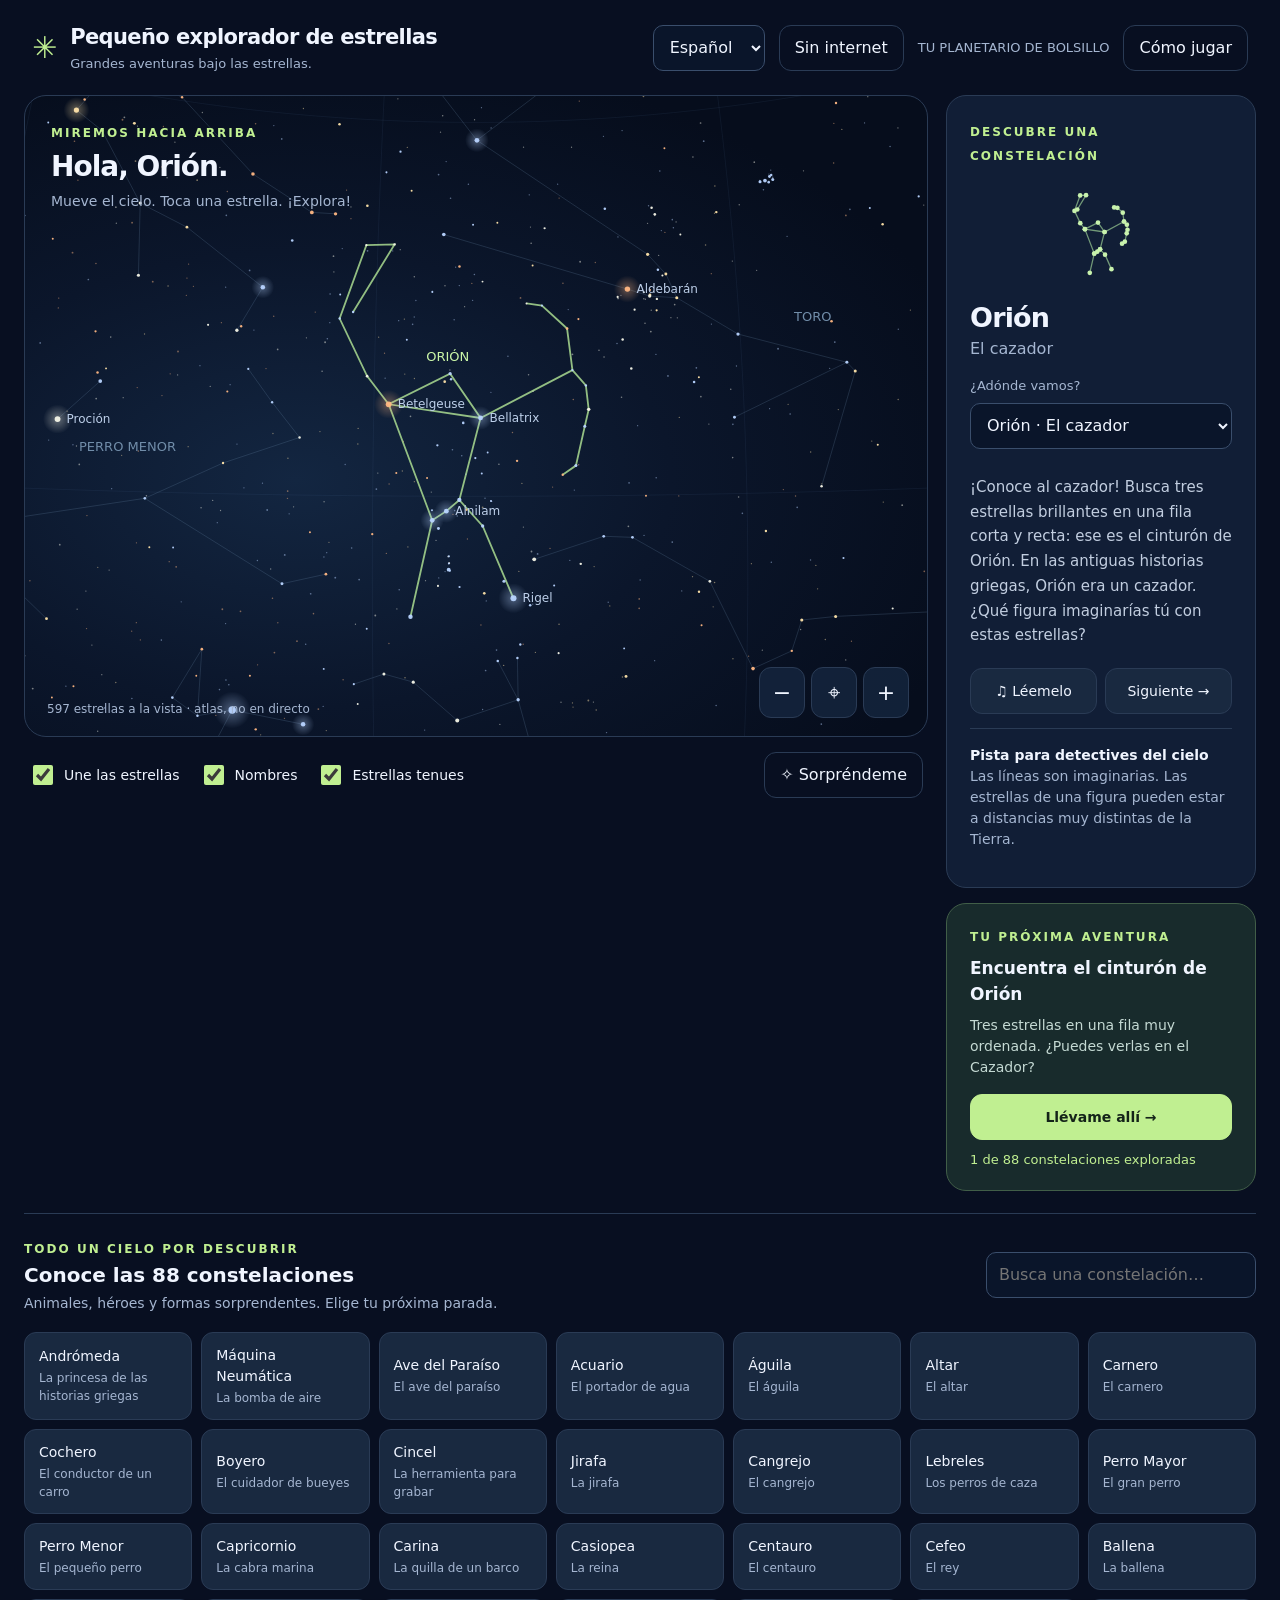
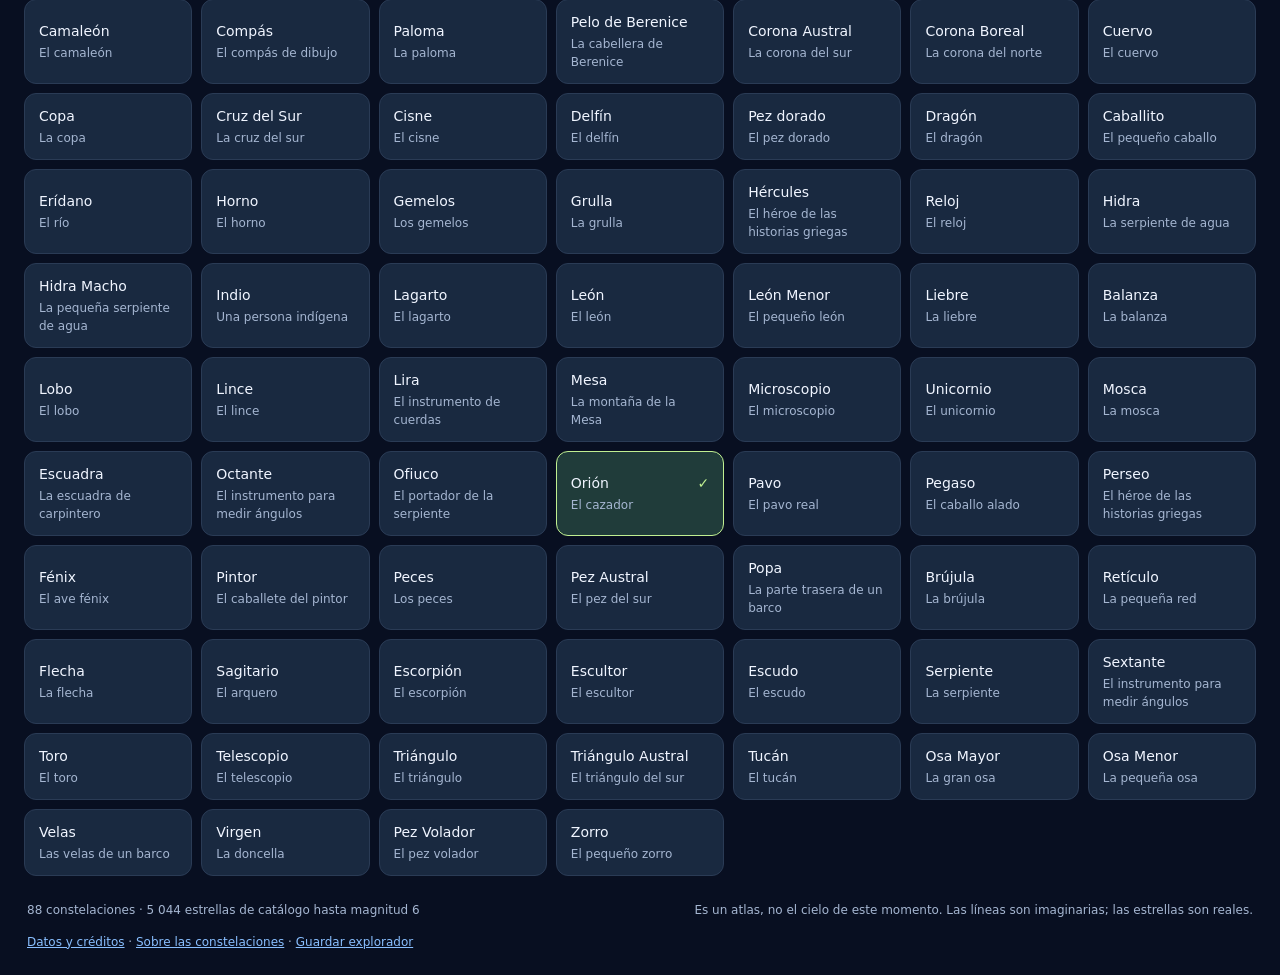
==== public/offline/index.html @ 0d93c164 "Import complete bilingual star explorer with offline tablet edition" ====
<!doctype html>
<html lang="es"><head><meta charset="utf-8"><meta name="viewport" content="width=device-width, initial-scale=1"><meta name="theme-color" content="#080f21"><title>Explorador de estrellas</title>
<style>
:root{color-scheme:dark;--bg:#080f21;--panel:#111e36;--ink:#f0f5ff;--muted:#a5b6d1;--lime:#c0ef91;--line:#2a3b55;--blue:#89bfff}*{box-sizing:border-box}body{margin:0;background:var(--bg);color:var(--ink);font:16px/1.5 system-ui,-apple-system,sans-serif}button,input,select{font:inherit}button,select{cursor:pointer}button{min-height:46px;border:1px solid var(--line);border-radius:12px;background:#192940;color:var(--ink);padding:10px 15px;transition:background .15s}button:hover{background:#263d59}button:focus-visible,input:focus-visible,select:focus-visible,canvas:focus-visible{outline:3px solid var(--lime);outline-offset:3px}button:disabled{opacity:.4;cursor:default}.primary{background:var(--lime);color:#142319;border-color:var(--lime);font-weight:700}.primary:hover{background:#d2ffad}.ghost{background:transparent}.eyebrow{font-size:12px;font-weight:700;letter-spacing:.17em;text-transform:uppercase;color:var(--lime)}header{max-width:1600px;margin:auto;padding:22px 32px;display:flex;justify-content:space-between;align-items:center;gap:15px}.brand{display:flex;align-items:center;gap:13px}.brandmark{font-size:30px;color:var(--lime)}h1{font-size:21px;letter-spacing:-.6px;margin:0}.brand p{margin:0;font-size:13px;color:var(--muted)}.header-right{display:flex;align-items:center;gap:14px}.badge{font-size:13px;color:var(--muted)}main{max-width:1600px;margin:auto;padding:0 24px 24px}.workspace{display:grid;grid-template-columns:minmax(0,1fr) 310px;gap:18px}.sky-panel{position:relative;min-width:0;border:1px solid var(--line);border-radius:22px;overflow:hidden;background:radial-gradient(ellipse at 30% 60%,#132641 0,#0b162b 42%,#060d1c 80%)}.sky-title{position:absolute;top:24px;left:26px;pointer-events:none;z-index:1}.sky-title h2{font-size:28px;line-height:1.1;letter-spacing:-1px;margin:8px 0}.sky-title p{font-size:14px;color:var(--muted);margin:0}.sky-meta{position:absolute;left:22px;bottom:18px;pointer-events:none;color:var(--muted);font-size:12px;max-width:calc(100% - 165px)}canvas{display:block;width:100%;height:640px;touch-action:none;cursor:grab}canvas:active{cursor:grabbing}.zoom{position:absolute;right:18px;bottom:18px;display:flex;gap:6px}.zoom button{width:46px;padding:8px;font-size:22px;background:#13233beb}.map-toolbar{display:flex;align-items:center;justify-content:space-between;gap:14px;padding:15px 5px 0;flex-wrap:wrap}.toggles{display:flex;gap:20px;flex-wrap:wrap}.toggles label{display:flex;align-items:center;gap:8px;min-height:44px;font-size:14px;cursor:pointer}input[type=checkbox]{width:20px;height:20px;accent-color:var(--lime)}aside{display:flex;flex-direction:column;gap:15px}.explore-card{padding:23px;background:var(--panel);border:1px solid var(--line);border-radius:20px}.explore-card h2{font-size:27px;letter-spacing:-.8px;line-height:1.2;margin:15px 0 3px}.translation{color:var(--muted);margin:0 0 15px;font-size:16px}.description{font-size:15px;color:#c2cee0;margin:16px 0 20px;line-height:1.65}.wide{width:100%}.picker-label{font-size:13px;color:var(--muted);display:block;margin:0 0 7px}select,input[type=search]{width:100%;min-height:46px;border:1px solid #3a4e6c;border-radius:10px;padding:10px 12px;background:#0a152a;color:var(--ink)}select{margin-bottom:10px}.mini-map{display:block;width:100%;height:105px;margin:15px 0 0}.card-bottom{display:flex;gap:8px}.card-bottom button{font-size:14px;padding:10px;flex:1}.fact{border-top:1px solid var(--line);padding-top:16px;font-size:14px;color:var(--muted)}.fact strong{color:var(--ink)}.mission{padding:20px 23px;border:1px solid #415e48;background:#182b2c;border-radius:20px}.mission h3{font-size:17px;margin:8px 0}.mission p{color:#c4d9d3;font-size:14px;margin:0 0 16px}.mission button{font-size:14px}.progress{font-size:13px;color:var(--lime);margin-top:10px}.catalog{margin-top:22px;border-top:1px solid var(--line);padding-top:22px}.catalog-heading{display:flex;align-items:center;justify-content:space-between;gap:16px;flex-wrap:wrap}.catalog h2{font-size:20px;margin:0}.catalog-heading p{font-size:14px;color:var(--muted);margin:3px 0 0}.catalog input{width:270px}.constellation-grid{display:grid;grid-template-columns:repeat(auto-fill,minmax(155px,1fr));gap:9px;margin-top:18px}.constellation-grid button{text-align:left;padding:12px 14px;font-size:14px}.constellation-grid small{display:block;color:var(--muted);font-size:12px;margin-top:2px}.constellation-grid button[aria-pressed=true]{border-color:var(--lime);background:#203c3a}.visited{float:right;color:var(--lime)}footer{display:flex;justify-content:space-between;gap:14px;flex-wrap:wrap;font-size:12px;color:var(--muted);padding:25px 3px 0}a{color:var(--blue)}dialog{max-width:530px;width:calc(100% - 32px);background:var(--panel);color:var(--ink);border:1px solid var(--line);border-radius:20px;padding:28px}dialog::backdrop{background:#000a}dialog h2{margin-top:0}dialog li{margin:12px 0}dialog p,dialog li{color:#c2cee0}.star-info{display:none;border:1px solid #536f93;background:#162844;border-radius:16px;padding:18px;margin-bottom:15px}.star-info h3{font-size:22px;margin:0 0 6px}.star-info p{font-size:14px;color:#c3d3e8;margin:8px 0}.star-info .close{float:right;min-height:36px;padding:4px 10px}.star-info.visible{display:block}.no-results{color:var(--muted)}@media(min-width:1400px){canvas{height:690px}.workspace{grid-template-columns:minmax(0,1fr) 340px}}@media(max-width:950px){header{padding:18px 22px}.workspace{grid-template-columns:minmax(0,1fr) 270px;gap:12px}.explore-card{padding:18px}canvas{height:620px}.sky-title{left:20px}.sky-title h2{font-size:24px}.badge{display:none}}@media(max-width:700px){header{padding:15px 16px}h1{font-size:18px}.brand p{font-size:12px}.brandmark{font-size:25px}main{padding:0 12px 20px}.workspace{grid-template-columns:1fr}.sky-title{top:18px;left:18px}.sky-title h2{font-size:24px}canvas{height:480px}.sky-panel{border-radius:17px}.map-toolbar{padding-bottom:6px}.toggles{gap:10px}aside{display:grid;grid-template-columns:1fr 1fr;align-items:start}.explore-card{grid-column:1/-1}.mini-map{height:100px}.mission{grid-column:1/-1}.catalog input{width:100%}.catalog-heading{align-items:stretch}.header-right button{padding:8px 12px;font-size:14px}.sky-meta{font-size:11px}.constellation-grid{grid-template-columns:repeat(2,minmax(0,1fr))}}@media(prefers-reduced-motion:reduce){*{transition:none!important}}
.header-right{flex-wrap:wrap;justify-content:flex-end}.language-label select{width:auto;margin:0;min-width:112px}.sr-only{position:absolute;width:1px;height:1px;overflow:hidden;clip-path:inset(50%)}.offline-status{font-size:14px;color:var(--lime);margin:12px 0}.offline-link{display:block;margin:12px 0;padding:12px;border:1px solid var(--line);border-radius:12px;text-align:center;text-decoration:none} @media(max-width:700px){header{flex-wrap:wrap}.header-right{width:100%;justify-content:flex-start;gap:8px}.brand{width:100%}.header-right button{flex:1}.header-right select{font-size:16px}}
</style><link rel="manifest" href="./manifest.webmanifest"><link rel="apple-touch-icon" href="./icon-192.png"><meta name="apple-mobile-web-app-capable" content="yes"><meta name="apple-mobile-web-app-status-bar-style" content="black-translucent"></head><body>
<header><div class="brand"><span class="brandmark" aria-hidden="true">✳</span><div><h1 data-i18n="title">Pequeño explorador de estrellas</h1><p><span data-i18n="tagline">Big adventures. One night sky.</span></p></div></div><div class="header-right"><label class="language-label"><span class="sr-only" data-i18n="language">Language / Idioma</span><select id="language" aria-label="Language / Idioma"><option value="es">Español</option><option value="en">English</option></select></label><button id="offlineButton" class="ghost"><span data-i18n="offline">Use offline</span></button><span class="badge"><span data-i18n="badge">YOUR POCKET PLANETARIUM</span></span><button id="help" class="ghost"><span data-i18n="help">How to play</span></button></div></header>
<main><div class="workspace"><section><div class="sky-panel"><div class="sky-title"><span class="eyebrow"><span data-i18n="look">LET’S LOOK UP</span></span><h2 id="skyHeading">Hello, Orion.</h2><p><span data-i18n="hint">Drag the sky. Tap a star. Get curious.</span></p></div><canvas id="sky" tabindex="0" role="img" aria-label="Interactive sky atlas. Drag to look around, pinch to zoom, or use arrow keys and plus and minus. Tap a star for details. Use the constellation list below for keyboard navigation.">Interactive star map. Choose a constellation below to read about it.</canvas><div class="sky-meta" id="skyMeta">Sky atlas · explore any direction</div><div class="zoom"><button id="out" aria-label="Zoom out">−</button><button id="home" aria-label="Return to selected constellation">⌖</button><button id="in" aria-label="Zoom in">+</button></div></div><div class="map-toolbar"><div class="toggles"><label><input type="checkbox" id="lines" checked><span data-i18n="lines">Connect the stars</span></label><label><input type="checkbox" id="labels" checked><span data-i18n="labels">Names</span></label><label><input type="checkbox" id="faint" checked><span data-i18n="faint">Faint stars</span></label></div><button id="surprise" class="ghost">✧ Surprise me</button></div></section>
<aside><div class="explore-card"><span class="eyebrow"><span data-i18n="spotlight">CONSTELLATION SPOTLIGHT</span></span><svg id="mini" class="mini-map" aria-label="Selected constellation pattern" role="img"></svg><h2 id="name">Orion</h2><p id="translation" class="translation">The Hunter</p><label for="choose" class="picker-label"><span data-i18n="where">Where shall we go?</span></label><select id="choose" aria-label="Choose from all 88 constellations"></select><div id="starInfo" class="star-info" aria-live="polite"></div><p id="description" class="description"></p><div class="card-bottom"><button id="listen">♫ Read to me</button><button id="next"><span data-i18n="next">Next →</span></button></div><p id="fact" class="fact"></p></div><div class="mission"><span class="eyebrow"><span data-i18n="adventure">YOUR NEXT ADVENTURE</span></span><h3 id="missionTitle">Find Orion’s belt</h3><p id="missionText">Three stars in a neat little row. Can you spot them in the Hunter?</p><button id="missionButton" class="primary wide"><span data-i18n="take">Take me there →</span></button><div id="progress" class="progress" aria-live="polite">1 of 88 constellations explored</div></div></aside></div>
<section class="catalog"><div class="catalog-heading"><div><span class="eyebrow"><span data-i18n="entire">AN ENTIRE SKY TO DISCOVER</span></span><h2><span data-i18n="meet">Meet all 88 constellations</span></h2><p><span data-i18n="catalogHint">Animals, heroes, and surprising shapes. Pick your next stop.</span></p></div><input id="search" type="search" placeholder="Find a constellation…" aria-label="Search constellations by name or meaning"></div><div id="grid" class="constellation-grid"></div></section>
<footer><span id="coverage"></span><span><span data-i18n="atlasNote">Atlas view, not your sky right now. Lines are imaginary; stars are real.</span></span><span><a href="https://github.com/ofrohn/d3-celestial" target="_blank" rel="noreferrer"><span data-i18n="credits">Star data & credits</span></a> · <a href="https://iauarchive.eso.org/public/themes/constellations/" target="_blank" rel="noreferrer"><span data-i18n="about">About constellations</span></a> · <a href="explorer.html" download="little-star-explorer.html"><span data-i18n="save">Save explorer</span></a></span></footer>
</main><dialog id="helpDialog"><h2><span data-i18n="helpTitle">Your adventure starts here ✧</span></h2><ol id="helpSteps"><li><strong>Drag the sky</strong> with one finger to look around.</li><li><strong>Pinch with two fingers</strong> or use + and − to zoom.</li><li><strong>Tap a star</strong> to find its name and color.</li><li><strong>Choose a constellation</strong> and follow its connect-the-dots shape.</li><li>Try <strong>Read to me</strong> to hear the words aloud.</li></ol><p><span data-i18n="helpAtlas">This is a map of the whole sky, not a live view from your garden. Stars can be very far apart even when they look close together. The drawings are one way people imagine the patterns; different cultures tell different stories.</span></p><p><span data-i18n="helpStorage">Your discoveries are saved on this device when browser storage is available. No account needed in a copy hosted on your own website.</span></p><button id="closeHelp" class="primary wide"><span data-i18n="closeHelp">Let’s explore!</span></button></dialog>
<!--
Third-party notices: d3-celestial data by Olaf Frohn.
Copyright (c) 2015, Olaf Frohn
All rights reserved.

Redistribution and use in source and binary forms, with or without modification, are permitted provided that the following conditions are met:

1. Redistributions of source code must retain the above copyright notice, this list of conditions and the following disclaimer.

2. Redistributions in binary form must reproduce the above copyright notice, this list of conditions and the following disclaimer in the documentation and/or other materials provided with the distribution.

3. Neither the name of the copyright holder nor the names of its contributors may be used to endorse or promote products derived from this software without specific prior written permission.

THIS SOFTWARE IS PROVIDED BY THE COPYRIGHT HOLDERS AND CONTRIBUTORS "AS IS" AND ANY EXPRESS OR IMPLIED WARRANTIES, INCLUDING, BUT NOT LIMITED TO, THE IMPLIED WARRANTIES OF MERCHANTABILITY AND FITNESS FOR A PARTICULAR PURPOSE ARE DISCLAIMED. IN NO EVENT SHALL THE COPYRIGHT HOLDER OR CONTRIBUTORS BE LIABLE FOR ANY DIRECT, INDIRECT, INCIDENTAL, SPECIAL, EXEMPLARY, OR CONSEQUENTIAL DAMAGES (INCLUDING, BUT NOT LIMITED TO, PROCUREMENT OF SUBSTITUTE GOODS OR SERVICES; LOSS OF USE, DATA, OR PROFITS; OR BUSINESS INTERRUPTION) HOWEVER CAUSED AND ON ANY THEORY OF LIABILITY, WHETHER IN CONTRACT, STRICT LIABILITY, OR TORT (INCLUDING NEGLIGENCE OR OTHERWISE) ARISING IN ANY WAY OUT OF THE USE OF THIS SOFTWARE, EVEN IF ADVISED OF THE POSSIBILITY OF SUCH DAMAGE.
-->
<dialog id="offlineDialog"><h2 data-i18n="offlineTitle">Take the stars with you</h2><p data-i18n="offlineIntro">The map, stars, stories, and both languages are included. Choose how to keep them.</p><a id="offlinePage" class="offline-link" href="./offline/index.html" target="_top" data-i18n="offlineOpen">Open the tablet offline edition</a><ol id="offlineSteps"></ol><p id="offlineStatus" class="offline-status" role="status"></p><p data-i18n="offlineFile">On a computer, save the HTML file and open it in a web browser without internet. On iPad, use Add to Home Screen; the Files preview may not run interactive HTML.</p><a id="offlineDownload" class="offline-link" download="explorador-estrellas.html" data-i18n="offlineDownload">Download the complete HTML file</a><p data-i18n="offlineVoice">Read-aloud needs a voice installed on the device. Some voices need internet. The text and map always work offline after saving.</p><button id="closeOffline" class="primary wide" data-i18n="done">Done</button></dialog>
<script id="atlas-data" type="application/json">{"stars":[{"id":88,"p":[0.2691,-48.8099],"mag":5.71,"bv":0.911,"name":""},{"id":107,"p":[0.3338,-50.3374],"mag":5.53,"bv":1.615,"name":""},{"id":122,"p":[0.3988,-77.0657],"mag":4.78,"bv":1.254,"name":""},{"id":124,"p":[0.4042,61.2228],"mag":5.58,"bv":0.407,"name":""},{"id":145,"p":[0.456,-3.0275],"mag":5.13,"bv":-0.128,"name":""},{"id":154,"p":[0.4901,-6.0141],"mag":4.37,"bv":1.631,"name":""},{"id":171,"p":[0.5423,27.0823],"mag":5.8,"bv":0.69,"name":""},{"id":183,"p":[0.583,-29.7204],"mag":5.04,"bv":-0.15,"name":""},{"id":194,"p":[0.6238,8.4855],"mag":5.7,"bv":0.315,"name":""},{"id":207,"p":[0.6504,66.099],"mag":5.87,"bv":1.073,"name":""},{"id":301,"p":[0.935,-17.336],"mag":4.55,"bv":-0.047,"name":""},{"id":330,"p":[1.0569,62.2877],"mag":5.9,"bv":0.274,"name":""},{"id":343,"p":[1.0825,-16.529],"mag":5.78,"bv":1.084,"name":""},{"id":355,"p":[1.1255,-10.5095],"mag":4.99,"bv":1.619,"name":""},{"id":377,"p":[1.1721,-71.4369],"mag":5.59,"bv":-0.1,"name":""},{"id":379,"p":[1.1749,67.1664],"mag":5.68,"bv":1.051,"name":""},{"id":418,"p":[1.2756,61.314],"mag":5.8,"bv":-0.067,"name":""},{"id":443,"p":[1.3339,-5.7076],"mag":4.61,"bv":1.029,"name":""},{"id":476,"p":[1.4248,13.3963],"mag":5.55,"bv":0.901,"name":""},{"id":518,"p":[1.5659,58.4367],"mag":5.98,"bv":0.687,"name":""},{"id":522,"p":[1.5799,-49.0752],"mag":5.7,"bv":0.519,"name":""},{"id":531,"p":[1.6106,64.1962],"mag":5.57,"bv":-0.023,"name":""},{"id":636,"p":[1.9454,-22.5086],"mag":5.93,"bv":0.141,"name":""},{"id":655,"p":[2.0145,-33.5293],"mag":5.67,"bv":1.119,"name":""},{"id":671,"p":[2.0731,-8.8241],"mag":5.99,"bv":1.034,"name":""},{"id":677,"p":[2.0969,29.0904],"mag":2.07,"bv":-0.038,"name":"Alpheratz"},{"id":729,"p":[2.2601,18.212],"mag":5.57,"bv":1.043,"name":""},{"id":746,"p":[2.2945,59.1498],"mag":2.28,"bv":0.38,"name":"Caph"},{"id":761,"p":[2.3378,-27.9879],"mag":5.42,"bv":0.414,"name":""},{"id":765,"p":[2.3527,-45.7474],"mag":3.88,"bv":1.013,"name":""},{"id":813,"p":[2.5092,11.1458],"mag":5.54,"bv":-0.064,"name":""},{"id":814,"p":[2.5091,-82.224],"mag":5.29,"bv":1.049,"name":""},{"id":840,"p":[2.5786,-5.2486],"mag":5.84,"bv":0.973,"name":""},{"id":841,"p":[2.5802,46.0723],"mag":5.01,"bv":0.405,"name":""},{"id":873,"p":[2.6785,-12.5799],"mag":5.84,"bv":1.0,"name":""},{"id":910,"p":[2.8161,-15.468],"mag":4.89,"bv":0.487,"name":""},{"id":930,"p":[2.8934,-27.7997],"mag":5.41,"bv":1.346,"name":""},{"id":950,"p":[2.9334,-35.1331],"mag":5.24,"bv":0.459,"name":""},{"id":983,"p":[3.0416,-17.9383],"mag":5.29,"bv":1.478,"name":""},{"id":1067,"p":[3.309,15.1836],"mag":2.83,"bv":-0.19,"name":"Algenib"},{"id":1074,"p":[3.3318,-84.994],"mag":5.78,"bv":1.71,"name":""},{"id":1086,"p":[3.3785,41.0354],"mag":5.71,"bv":0.331,"name":""},{"id":1096,"p":[3.426,-26.0223],"mag":5.94,"bv":1.548,"name":""},{"id":1158,"p":[3.6151,-7.7805],"mag":5.13,"bv":1.601,"name":""},{"id":1168,"p":[3.6507,20.2067],"mag":4.79,"bv":1.572,"name":""},{"id":1170,"p":[3.6601,-18.9329],"mag":4.44,"bv":1.64,"name":""},{"id":1191,"p":[3.7271,-9.5696],"mag":5.77,"bv":-0.084,"name":""},{"id":1288,"p":[4.0369,-31.4464],"mag":5.66,"bv":1.35,"name":""},{"id":1354,"p":[4.2377,61.5332],"mag":5.74,"bv":0.898,"name":""},{"id":1366,"p":[4.2729,38.6816],"mag":4.61,"bv":0.059,"name":""},{"id":1372,"p":[4.2877,47.9474],"mag":5.86,"bv":-0.079,"name":""},{"id":1473,"p":[4.5819,36.7852],"mag":4.51,"bv":0.054,"name":""},{"id":1493,"p":[4.6594,31.5172],"mag":5.88,"bv":-0.014,"name":""},{"id":1562,"p":[4.857,-8.8239],"mag":3.56,"bv":1.214,"name":"Deneb Kaitos Shemali"},{"id":1599,"p":[5.0178,-64.8748],"mag":4.23,"bv":0.576,"name":""},{"id":1630,"p":[5.1017,30.9356],"mag":5.89,"bv":-0.098,"name":""},{"id":1645,"p":[5.1494,8.1903],"mag":5.38,"bv":1.343,"name":""},{"id":1647,"p":[5.1627,-69.6249],"mag":5.5,"bv":-0.046,"name":""},{"id":1657,"p":[5.1897,32.9112],"mag":5.79,"bv":1.595,"name":""},{"id":1686,"p":[5.2803,37.9686],"mag":5.16,"bv":0.442,"name":""},{"id":1706,"p":[5.3699,-77.4269],"mag":5.96,"bv":1.397,"name":""},{"id":1708,"p":[5.38,-28.9815],"mag":5.18,"bv":1.006,"name":""},{"id":1728,"p":[5.4428,-20.058],"mag":5.61,"bv":1.58,"name":""},{"id":1921,"p":[6.0652,52.0199],"mag":5.58,"bv":-0.11,"name":""},{"id":1960,"p":[6.1979,61.8311],"mag":5.38,"bv":0.008,"name":""},{"id":1982,"p":[6.2767,53.0468],"mag":5.72,"bv":-0.056,"name":""},{"id":2006,"p":[6.3509,1.9397],"mag":5.77,"bv":0.855,"name":""},{"id":2021,"p":[6.4378,-77.2542],"mag":2.82,"bv":0.618,"name":""},{"id":2072,"p":[6.5508,-43.6798],"mag":3.93,"bv":0.175,"name":""},{"id":2081,"p":[6.571,-42.306],"mag":2.4,"bv":1.083,"name":"Ankaa"},{"id":2159,"p":[6.8113,-25.5472],"mag":5.99,"bv":1.022,"name":""},{"id":2210,"p":[6.9821,-33.0072],"mag":4.86,"bv":1.634,"name":""},{"id":2219,"p":[7.0121,17.8931],"mag":5.01,"bv":1.584,"name":""},{"id":2225,"p":[7.0569,44.3945],"mag":5.18,"bv":0.043,"name":""},{"id":2240,"p":[7.1105,-39.915],"mag":5.42,"bv":1.556,"name":""},{"id":2353,"p":[7.5098,-3.9573],"mag":5.72,"bv":1.545,"name":""},{"id":2355,"p":[7.5307,29.7516],"mag":5.2,"bv":0.271,"name":""},{"id":2377,"p":[7.5831,59.9776],"mag":5.94,"bv":-0.003,"name":""},{"id":2381,"p":[7.5944,-23.7877],"mag":5.17,"bv":0.128,"name":""},{"id":2383,"p":[7.6088,-48.2149],"mag":5.67,"bv":0.367,"name":""},{"id":2472,"p":[7.8541,-48.8035],"mag":4.76,"bv":0.018,"name":""},{"id":2475,"p":[7.8568,33.5816],"mag":5.88,"bv":1.133,"name":""},{"id":2484,"p":[7.8861,-62.9582],"mag":4.36,"bv":-0.064,"name":""},{"id":2487,"p":[7.8895,-62.9656],"mag":4.53,"bv":0.147,"name":""},{"id":2497,"p":[7.9215,52.8395],"mag":5.59,"bv":1.163,"name":""},{"id":2505,"p":[7.9432,54.5223],"mag":4.74,"bv":-0.098,"name":""},{"id":2548,"p":[8.0991,6.9555],"mag":5.69,"bv":-0.014,"name":""},{"id":2568,"p":[8.1479,20.2943],"mag":5.38,"bv":1.069,"name":""},{"id":2578,"p":[8.1829,-63.0315],"mag":5.07,"bv":0.038,"name":""},{"id":2599,"p":[8.25,62.9318],"mag":4.17,"bv":0.13,"name":""},{"id":2611,"p":[8.2933,54.895],"mag":5.93,"bv":1.037,"name":""},{"id":2661,"p":[8.421,-29.5583],"mag":5.55,"bv":1.262,"name":""},{"id":2711,"p":[8.616,-52.3731],"mag":5.57,"bv":0.472,"name":""},{"id":2762,"p":[8.812,-3.5928],"mag":5.2,"bv":0.567,"name":""},{"id":2787,"p":[8.8868,-0.5056],"mag":5.94,"bv":0.444,"name":""},{"id":2802,"p":[8.9216,-48.0009],"mag":5.51,"bv":0.461,"name":""},{"id":2854,"p":[9.0346,54.1685],"mag":5.08,"bv":-0.098,"name":""},{"id":2876,"p":[9.1139,60.3262],"mag":5.78,"bv":0.294,"name":""},{"id":2900,"p":[9.1935,44.4886],"mag":5.14,"bv":1.587,"name":""},{"id":2903,"p":[9.1971,15.2317],"mag":5.89,"bv":-0.146,"name":""},{"id":2912,"p":[9.2202,33.7193],"mag":4.34,"bv":-0.123,"name":""},{"id":2920,"p":[9.2429,53.8969],"mag":3.69,"bv":-0.196,"name":"Fulu"},{"id":2941,"p":[9.3363,-24.7673],"mag":5.57,"bv":0.715,"name":""},{"id":2942,"p":[9.3384,35.3995],"mag":5.45,"bv":0.886,"name":""},{"id":3031,"p":[9.6389,29.3118],"mag":4.34,"bv":0.871,"name":""},{"id":3083,"p":[9.7912,49.3546],"mag":5.45,"bv":1.644,"name":""},{"id":3092,"p":[9.832,30.861],"mag":3.27,"bv":1.268,"name":""},{"id":3093,"p":[9.8409,21.2505],"mag":5.88,"bv":0.85,"name":""},{"id":3137,"p":[9.9665,-44.7963],"mag":6,"bv":1.142,"name":""},{"id":3138,"p":[9.9815,21.4385],"mag":5.36,"bv":1.16,"name":""},{"id":3170,"p":[10.107,-59.4546],"mag":5.89,"bv":0.564,"name":""},{"id":3179,"p":[10.1268,56.5373],"mag":2.24,"bv":1.17,"name":"Shedar"},{"id":3193,"p":[10.1766,-4.3518],"mag":5.9,"bv":1.091,"name":""},{"id":3231,"p":[10.2799,39.4587],"mag":5.3,"bv":0.891,"name":""},{"id":3245,"p":[10.3315,-46.085],"mag":4.59,"bv":0.953,"name":""},{"id":3277,"p":[10.4433,-56.5013],"mag":5.72,"bv":0.131,"name":""},{"id":3299,"p":[10.5143,66.1476],"mag":5.83,"bv":1.042,"name":""},{"id":3300,"p":[10.5162,50.5125],"mag":4.8,"bv":-0.105,"name":""},{"id":3330,"p":[10.6182,-65.468],"mag":5.38,"bv":0.515,"name":""},{"id":3352,"p":[10.6748,-60.2628],"mag":5.99,"bv":1.318,"name":""},{"id":3405,"p":[10.8385,-57.4631],"mag":4.36,"bv":0.024,"name":""},{"id":3414,"p":[10.867,47.0245],"mag":4.95,"bv":0.17,"name":""},{"id":3419,"p":[10.8974,-17.9866],"mag":2.04,"bv":1.019,"name":"Diphda"},{"id":3455,"p":[11.0475,-10.6096],"mag":4.77,"bv":0.998,"name":"Alnitham"},{"id":3456,"p":[11.0504,-38.4217],"mag":5.9,"bv":1.144,"name":""},{"id":3478,"p":[11.1091,47.864],"mag":5.66,"bv":-0.113,"name":""},{"id":3504,"p":[11.1813,48.2844],"mag":4.48,"bv":-0.069,"name":""},{"id":3505,"p":[11.185,-22.0061],"mag":5.22,"bv":0.35,"name":""},{"id":3521,"p":[11.2377,-42.6766],"mag":5.94,"bv":0.297,"name":""},{"id":3544,"p":[11.3216,55.2214],"mag":5.41,"bv":0.022,"name":""},{"id":3572,"p":[11.4128,74.9881],"mag":5.64,"bv":0.078,"name":""},{"id":3583,"p":[11.44,-47.552],"mag":5.8,"bv":0.635,"name":""},{"id":3607,"p":[11.549,-22.5221],"mag":5.49,"bv":0.978,"name":""},{"id":3632,"p":[11.6373,15.4755],"mag":5.36,"bv":1.559,"name":""},{"id":3675,"p":[11.7561,11.9738],"mag":5.51,"bv":0.987,"name":""},{"id":3693,"p":[11.8347,24.2672],"mag":4.08,"bv":1.1,"name":""},{"id":3697,"p":[11.8485,6.741],"mag":5.98,"bv":0.941,"name":""},{"id":3717,"p":[11.9301,-18.0613],"mag":5.7,"bv":1.3,"name":""},{"id":3721,"p":[11.9419,74.8476],"mag":5.42,"bv":-0.066,"name":""},{"id":3741,"p":[12.0044,-21.7225],"mag":5.57,"bv":-0.058,"name":""},{"id":3750,"p":[12.0381,72.6745],"mag":5.86,"bv":1.01,"name":""},{"id":3760,"p":[12.0725,7.2999],"mag":5.92,"bv":1.104,"name":""},{"id":3765,"p":[12.0957,5.2806],"mag":5.74,"bv":0.89,"name":""},{"id":3781,"p":[12.1476,-74.9234],"mag":5.09,"bv":1.345,"name":""},{"id":3786,"p":[12.1706,7.5851],"mag":4.44,"bv":1.5,"name":"Kuton"},{"id":3801,"p":[12.2084,50.9682],"mag":4.9,"bv":-0.091,"name":""},{"id":3810,"p":[12.2446,16.9406],"mag":5.07,"bv":0.502,"name":""},{"id":3821,"p":[12.2762,57.8152],"mag":3.46,"bv":0.587,"name":"Achird"},{"id":3834,"p":[12.3081,-24.1367],"mag":5.9,"bv":0.944,"name":""},{"id":3849,"p":[12.3567,-13.5613],"mag":5.59,"bv":1.325,"name":""},{"id":3881,"p":[12.4535,41.0789],"mag":4.53,"bv":-0.136,"name":""},{"id":3885,"p":[12.4715,27.7103],"mag":5.55,"bv":0.398,"name":""},{"id":3909,"p":[12.5316,-10.6443],"mag":5.17,"bv":0.514,"name":""},{"id":3949,"p":[12.6716,-50.9868],"mag":5.24,"bv":0.356,"name":""},{"id":3951,"p":[12.6817,64.2475],"mag":5.35,"bv":0.528,"name":""},{"id":4104,"p":[13.1693,-24.0058],"mag":5.47,"bv":1.275,"name":""},{"id":4147,"p":[13.2521,-1.1443],"mag":4.78,"bv":1.55,"name":""},{"id":4151,"p":[13.2675,61.124],"mag":4.8,"bv":0.54,"name":""},{"id":4200,"p":[13.4078,-62.8714],"mag":5.73,"bv":1.574,"name":""},{"id":4267,"p":[13.6468,19.1884],"mag":5.8,"bv":-0.016,"name":""},{"id":4283,"p":[13.7212,83.7074],"mag":5.59,"bv":0.105,"name":""},{"id":4288,"p":[13.7421,23.6283],"mag":5.46,"bv":1.012,"name":""},{"id":4292,"p":[13.7507,58.9727],"mag":4.83,"bv":1.216,"name":""},{"id":4293,"p":[13.7513,-69.5271],"mag":5.45,"bv":1.095,"name":""},{"id":4346,"p":[13.9267,-7.3471],"mag":5.88,"bv":1.52,"name":""},{"id":4371,"p":[14.0062,-11.2665],"mag":5.35,"bv":1.505,"name":""},{"id":4422,"p":[14.1663,59.1811],"mag":4.62,"bv":0.957,"name":"Castula"},{"id":4427,"p":[14.1772,60.7167],"mag":2.15,"bv":-0.046,"name":"Navi"},{"id":4436,"p":[14.1884,38.4993],"mag":3.86,"bv":0.13,"name":""},{"id":4440,"p":[14.1957,60.3628],"mag":5.56,"bv":-0.054,"name":""},{"id":4463,"p":[14.3017,23.4176],"mag":4.4,"bv":0.94,"name":""},{"id":4510,"p":[14.459,28.9922],"mag":5.44,"bv":1.076,"name":""},{"id":4552,"p":[14.5592,33.9509],"mag":5.99,"bv":1.0,"name":""},{"id":4572,"p":[14.6294,66.3518],"mag":5.97,"bv":-0.008,"name":""},{"id":4577,"p":[14.6515,-29.3574],"mag":4.3,"bv":-0.154,"name":""},{"id":4587,"p":[14.6828,-11.38],"mag":5.62,"bv":0.949,"name":""},{"id":4675,"p":[15.0148,44.7132],"mag":5.69,"bv":-0.01,"name":""},{"id":4770,"p":[15.3261,-38.9165],"mag":5.59,"bv":1.185,"name":""},{"id":4852,"p":[15.6101,-31.552],"mag":5.5,"bv":0.083,"name":""},{"id":4889,"p":[15.7046,31.8043],"mag":5.5,"bv":-0.043,"name":""},{"id":4890,"p":[15.705,-46.3973],"mag":5.39,"bv":0.9,"name":""},{"id":4903,"p":[15.7261,41.3452],"mag":5.95,"bv":0.161,"name":""},{"id":4906,"p":[15.7359,7.8901],"mag":4.27,"bv":0.952,"name":""},{"id":4914,"p":[15.7606,-4.8366],"mag":5.4,"bv":1.106,"name":""},{"id":4962,"p":[15.9042,61.0748],"mag":5.92,"bv":0.512,"name":""},{"id":4998,"p":[16.01,52.5022],"mag":5.99,"bv":1.447,"name":""},{"id":5021,"p":[16.081,61.5802],"mag":5.83,"bv":0.569,"name":""},{"id":5081,"p":[16.2723,14.9461],"mag":5.64,"bv":0.42,"name":""},{"id":5131,"p":[16.4206,21.4732],"mag":5.33,"bv":0.003,"name":""},{"id":5132,"p":[16.4238,21.4654],"mag":5.55,"bv":-0.048,"name":""},{"id":5164,"p":[16.5215,-9.8394],"mag":5.58,"bv":0.009,"name":""},{"id":5165,"p":[16.521,-46.7184],"mag":3.32,"bv":0.885,"name":""},{"id":5268,"p":[16.8278,-61.7753],"mag":5.36,"bv":0.884,"name":""},{"id":5296,"p":[16.9425,-9.7856],"mag":5.71,"bv":0.446,"name":""},{"id":5300,"p":[16.9494,-41.4869],"mag":5.21,"bv":0.159,"name":""},{"id":5310,"p":[16.9882,20.7391],"mag":5.56,"bv":0.121,"name":""},{"id":5317,"p":[17.0035,43.9421],"mag":5.04,"bv":0.109,"name":""},{"id":5336,"p":[17.0683,54.9203],"mag":5.17,"bv":0.704,"name":"Marfak"},{"id":5346,"p":[17.0925,5.6498],"mag":5.51,"bv":0.334,"name":""},{"id":5348,"p":[17.0962,-55.2458],"mag":3.94,"bv":-0.12,"name":"Wurren"},{"id":5361,"p":[17.1394,58.2634],"mag":5.77,"bv":-0.019,"name":""},{"id":5364,"p":[17.1475,-10.1823],"mag":3.46,"bv":1.161,"name":"Dheneb"},{"id":5372,"p":[17.187,86.2571],"mag":4.24,"bv":1.213,"name":""},{"id":5434,"p":[17.3755,47.2418],"mag":4.26,"bv":0.012,"name":""},{"id":5447,"p":[17.433,35.6206],"mag":2.07,"bv":1.576,"name":"Mirach"},{"id":5454,"p":[17.455,19.6584],"mag":5.57,"bv":0.697,"name":""},{"id":5493,"p":[17.5781,42.0815],"mag":5.67,"bv":0.603,"name":""},{"id":5494,"p":[17.581,25.4578],"mag":5.81,"bv":1.466,"name":""},{"id":5510,"p":[17.6398,2.4457],"mag":5.97,"bv":1.491,"name":""},{"id":5518,"p":[17.6638,68.7786],"mag":5.32,"bv":-0.014,"name":""},{"id":5542,"p":[17.7757,55.1499],"mag":4.34,"bv":0.17,"name":"Marfak"},{"id":5544,"p":[17.7782,31.4247],"mag":5.15,"bv":0.261,"name":""},{"id":5550,"p":[17.7928,37.7241],"mag":5.8,"bv":-0.095,"name":""},{"id":5566,"p":[17.8565,64.2027],"mag":5.56,"bv":-0.052,"name":""},{"id":5571,"p":[17.8634,21.0347],"mag":4.66,"bv":1.024,"name":""},{"id":5586,"p":[17.9152,30.0896],"mag":4.51,"bv":1.092,"name":""},{"id":5589,"p":[17.9225,65.0189],"mag":5.57,"bv":-0.072,"name":""},{"id":5594,"p":[17.9313,-2.2511],"mag":5.93,"bv":1.403,"name":""},{"id":5626,"p":[18.0701,79.674],"mag":5.6,"bv":0.008,"name":""},{"id":5661,"p":[18.1893,-37.8565],"mag":5.95,"bv":0.281,"name":""},{"id":5737,"p":[18.4329,7.5754],"mag":5.21,"bv":0.32,"name":"Revati"},{"id":5742,"p":[18.4373,24.5837],"mag":4.67,"bv":1.047,"name":""},{"id":5778,"p":[18.5318,16.1335],"mag":5.97,"bv":-0.082,"name":""},{"id":5799,"p":[18.6002,-7.9228],"mag":5.14,"bv":0.448,"name":""},{"id":5833,"p":[18.7049,-0.9738],"mag":5.7,"bv":0.428,"name":""},{"id":5862,"p":[18.7963,-45.5317],"mag":4.97,"bv":0.571,"name":""},{"id":5896,"p":[18.9423,-68.8759],"mag":4.25,"bv":0.48,"name":""},{"id":5926,"p":[19.0496,71.7438],"mag":5.87,"bv":2.042,"name":""},{"id":5951,"p":[19.1512,-2.5004],"mag":5.42,"bv":0.888,"name":""},{"id":6061,"p":[19.4498,3.6145],"mag":5.13,"bv":0.071,"name":""},{"id":6193,"p":[19.8666,27.2641],"mag":4.74,"bv":0.032,"name":""},{"id":6226,"p":[19.9512,-0.509],"mag":5.87,"bv":0.635,"name":""},{"id":6242,"p":[20.0205,58.2316],"mag":4.95,"bv":0.683,"name":""},{"id":6315,"p":[20.2807,28.7382],"mag":5.23,"bv":1.396,"name":""},{"id":6411,"p":[20.5851,45.5288],"mag":4.87,"bv":1.077,"name":"Adhil"},{"id":6492,"p":[20.854,20.469],"mag":5.97,"bv":1.677,"name":""},{"id":6502,"p":[20.879,-30.9456],"mag":5.84,"bv":1.612,"name":""},{"id":6514,"p":[20.9192,37.7149],"mag":5.6,"bv":0.276,"name":""},{"id":6537,"p":[21.0059,-8.1833],"mag":3.6,"bv":1.065,"name":"Al Naymat"},{"id":6564,"p":[21.0854,-6.9147],"mag":5.92,"bv":0.407,"name":""},{"id":6592,"p":[21.1699,-41.4925],"mag":5.42,"bv":1.03,"name":""},{"id":6631,"p":[21.2721,-64.3695],"mag":5.92,"bv":1.561,"name":""},{"id":6670,"p":[21.4051,-14.5988],"mag":4.9,"bv":1.231,"name":""},{"id":6686,"p":[21.454,60.2353],"mag":2.66,"bv":0.16,"name":"Ruchbah"},{"id":6692,"p":[21.4834,68.13],"mag":4.72,"bv":1.047,"name":""},{"id":6706,"p":[21.5636,19.1723],"mag":5.35,"bv":0.395,"name":""},{"id":6711,"p":[21.5779,43.4577],"mag":5.98,"bv":0.52,"name":""},{"id":6732,"p":[21.6737,19.2404],"mag":5.5,"bv":1.106,"name":""},{"id":6748,"p":[21.7149,-13.0565],"mag":5.51,"bv":0.321,"name":""},{"id":6813,"p":[21.9141,45.4067],"mag":4.83,"bv":0.421,"name":""},{"id":6867,"p":[22.0914,-43.3182],"mag":3.41,"bv":1.542,"name":""},{"id":6960,"p":[22.4006,-21.6293],"mag":5.11,"bv":0.028,"name":""},{"id":6999,"p":[22.5254,47.0073],"mag":5.27,"bv":0.999,"name":"Thail"},{"id":7007,"p":[22.5463,6.1438],"mag":4.84,"bv":1.372,"name":""},{"id":7016,"p":[22.5954,-26.2079],"mag":5.92,"bv":1.327,"name":""},{"id":7078,"p":[22.8073,70.2646],"mag":5.82,"bv":0.489,"name":""},{"id":7083,"p":[22.8129,-49.0727],"mag":3.93,"bv":0.972,"name":""},{"id":7097,"p":[22.8709,15.3458],"mag":3.62,"bv":0.974,"name":"Alpherg"},{"id":7118,"p":[22.9302,-30.2831],"mag":5.79,"bv":1.073,"name":""},{"id":7213,"p":[23.2336,-36.8652],"mag":5.49,"bv":1.021,"name":""},{"id":7251,"p":[23.3571,58.3273],"mag":5.69,"bv":1.435,"name":""},{"id":7276,"p":[23.4285,-7.0253],"mag":5.75,"bv":0.639,"name":""},{"id":7294,"p":[23.4828,59.232],"mag":4.68,"bv":0.991,"name":""},{"id":7321,"p":[23.5692,37.2371],"mag":5.9,"bv":-0.067,"name":""},{"id":7345,"p":[23.6574,-15.6764],"mag":5.62,"bv":0.066,"name":""},{"id":7359,"p":[23.7044,18.4605],"mag":5.9,"bv":1.536,"name":""},{"id":7447,"p":[23.9782,17.4338],"mag":5.95,"bv":0.259,"name":""},{"id":7450,"p":[23.9957,-15.4002],"mag":5.41,"bv":1.226,"name":""},{"id":7463,"p":[24.0355,-29.9073],"mag":5.69,"bv":0.335,"name":""},{"id":7513,"p":[24.1993,41.4055],"mag":4.1,"bv":0.536,"name":"Titawin"},{"id":7535,"p":[24.2747,12.1415],"mag":5.54,"bv":0.347,"name":""},{"id":7568,"p":[24.3667,-84.7696],"mag":5.66,"bv":0.939,"name":""},{"id":7588,"p":[24.4285,-57.2368],"mag":0.45,"bv":-0.158,"name":"Achernar"},{"id":7601,"p":[24.4815,-82.975],"mag":5.88,"bv":0.62,"name":""},{"id":7607,"p":[24.4982,48.6282],"mag":3.59,"bv":1.275,"name":"Nembus"},{"id":7617,"p":[24.5315,57.9776],"mag":5.55,"bv":1.388,"name":""},{"id":7643,"p":[24.6145,-36.5283],"mag":5.94,"bv":1.045,"name":""},{"id":7650,"p":[24.6288,73.04],"mag":5.28,"bv":0.972,"name":""},{"id":7679,"p":[24.7158,-21.2754],"mag":5.58,"bv":0.346,"name":""},{"id":7719,"p":[24.8375,44.3862],"mag":5.01,"bv":0.883,"name":""},{"id":7740,"p":[24.9201,16.4059],"mag":5.98,"bv":1.119,"name":""},{"id":7751,"p":[24.9481,-56.1964],"mag":5.76,"bv":0.88,"name":""},{"id":7818,"p":[25.1451,40.577],"mag":4.96,"bv":-0.068,"name":""},{"id":7825,"p":[25.1652,43.2977],"mag":5.63,"bv":0.214,"name":""},{"id":7884,"p":[25.3579,5.4876],"mag":4.45,"bv":1.347,"name":""},{"id":7906,"p":[25.4135,30.0471],"mag":5.97,"bv":1.015,"name":""},{"id":7916,"p":[25.4368,-11.3247],"mag":5.75,"bv":0.443,"name":""},{"id":7918,"p":[25.4464,42.6134],"mag":4.96,"bv":0.618,"name":""},{"id":7921,"p":[25.4499,-60.7893],"mag":5.7,"bv":1.264,"name":""},{"id":7941,"p":[25.5125,-36.8323],"mag":5.7,"bv":-0.01,"name":""},{"id":7943,"p":[25.5145,35.2457],"mag":5.63,"bv":-0.059,"name":""},{"id":7955,"p":[25.5358,-32.327],"mag":5.25,"bv":1.044,"name":""},{"id":7965,"p":[25.5855,68.043],"mag":5.57,"bv":-0.049,"name":""},{"id":7978,"p":[25.6221,-53.7408],"mag":5.52,"bv":0.551,"name":""},{"id":7981,"p":[25.624,20.2685],"mag":5.24,"bv":0.836,"name":""},{"id":7999,"p":[25.6813,-3.6902],"mag":4.98,"bv":1.378,"name":""},{"id":8016,"p":[25.7328,70.6225],"mag":5.18,"bv":-0.022,"name":""},{"id":8046,"p":[25.8323,60.5513],"mag":5.78,"bv":-0.01,"name":""},{"id":8068,"p":[25.9152,50.6887],"mag":4.01,"bv":-0.098,"name":""},{"id":8102,"p":[26.017,-15.9375],"mag":3.49,"bv":0.727,"name":""},{"id":8198,"p":[26.3485,9.1577],"mag":4.26,"bv":0.942,"name":"Torcular"},{"id":8209,"p":[26.4115,-25.0526],"mag":5.29,"bv":0.395,"name":""},{"id":8230,"p":[26.4969,-5.7333],"mag":5.37,"bv":1.517,"name":""},{"id":8240,"p":[26.5249,-50.8163],"mag":5.49,"bv":1.615,"name":""},{"id":8241,"p":[26.5261,-53.522],"mag":5.04,"bv":0.031,"name":""},{"id":8362,"p":[26.9368,63.8525],"mag":5.63,"bv":0.804,"name":""},{"id":8387,"p":[27.0456,16.9556],"mag":5.86,"bv":-0.039,"name":""},{"id":8404,"p":[27.1084,3.6854],"mag":5.91,"bv":0.97,"name":""},{"id":8423,"p":[27.1622,37.9529],"mag":5.94,"bv":0.975,"name":""},{"id":8433,"p":[27.1732,32.6902],"mag":5.78,"bv":0.572,"name":""},{"id":8497,"p":[27.3963,-10.6864],"mag":4.66,"bv":0.333,"name":""},{"id":8544,"p":[27.5357,22.2753],"mag":5.83,"bv":0.743,"name":""},{"id":8588,"p":[27.7166,11.0434],"mag":5.92,"bv":0.302,"name":""},{"id":8593,"p":[27.7268,-50.2061],"mag":5.94,"bv":0.154,"name":""},{"id":8598,"p":[27.738,51.9334],"mag":5.96,"bv":0.419,"name":""},{"id":8645,"p":[27.8651,-10.335],"mag":3.74,"bv":1.136,"name":"Baten Kaitos"},{"id":8704,"p":[27.9972,55.1474],"mag":5.53,"bv":-0.175,"name":""},{"id":8714,"p":[28.039,50.7928],"mag":5.7,"bv":-0.067,"name":""},{"id":8778,"p":[28.2171,-16.9292],"mag":5.78,"bv":0.26,"name":""},{"id":8796,"p":[28.2704,29.5788],"mag":3.42,"bv":0.488,"name":"Mothallah"},{"id":8814,"p":[28.3223,40.7298],"mag":5.42,"bv":1.311,"name":""},{"id":8832,"p":[28.3826,19.2939],"mag":3.88,"bv":-0.047,"name":"Mesarthim"},{"id":8833,"p":[28.389,3.1875],"mag":4.61,"bv":0.928,"name":""},{"id":8837,"p":[28.4114,-46.3027],"mag":4.39,"bv":1.597,"name":""},{"id":8882,"p":[28.5918,-42.4969],"mag":5.12,"bv":-0.06,"name":""},{"id":8886,"p":[28.5989,63.6701],"mag":3.35,"bv":-0.15,"name":"Segin"},{"id":8903,"p":[28.66,20.808],"mag":2.64,"bv":0.165,"name":"Sheratan"},{"id":8928,"p":[28.7339,-67.6473],"mag":4.68,"bv":0.931,"name":""},{"id":8993,"p":[28.9627,23.5773],"mag":5.76,"bv":1.185,"name":""},{"id":9001,"p":[28.977,37.2778],"mag":5.89,"bv":1.599,"name":""},{"id":9007,"p":[28.9895,-51.6089],"mag":3.69,"bv":0.844,"name":""},{"id":9009,"p":[29.0001,68.6852],"mag":4.97,"bv":-0.084,"name":""},{"id":9021,"p":[29.039,37.2518],"mag":5.69,"bv":1.06,"name":""},{"id":9061,"p":[29.1675,-22.5268],"mag":4.92,"bv":1.434,"name":""},{"id":9095,"p":[29.292,-47.3853],"mag":4.82,"bv":0.864,"name":""},{"id":9110,"p":[29.3377,17.8175],"mag":5.09,"bv":0.921,"name":""},{"id":9132,"p":[29.4323,27.8044],"mag":5.84,"bv":1.576,"name":""},{"id":9153,"p":[29.4822,23.5961],"mag":4.79,"bv":0.29,"name":""},{"id":9222,"p":[29.6396,49.2044],"mag":5.7,"bv":1.005,"name":""},{"id":9236,"p":[29.6925,-61.5699],"mag":2.86,"bv":0.29,"name":""},{"id":9307,"p":[29.8987,21.0586],"mag":5.89,"bv":1.031,"name":""},{"id":9312,"p":[29.9085,64.6216],"mag":5.29,"bv":0.002,"name":""},{"id":9313,"p":[29.9117,-42.0305],"mag":5.57,"bv":1.052,"name":""},{"id":9326,"p":[29.9425,-20.8245],"mag":5.43,"bv":1.64,"name":""},{"id":9347,"p":[30.0013,-21.0778],"mag":3.99,"bv":1.554,"name":""},{"id":9353,"p":[30.0382,3.097],"mag":5.89,"bv":0.61,"name":""},{"id":9372,"p":[30.1118,-8.5239],"mag":5.43,"bv":1.391,"name":""},{"id":9440,"p":[30.3113,-30.0018],"mag":5.34,"bv":0.883,"name":""},{"id":9459,"p":[30.4266,-44.7135],"mag":5.15,"bv":1.471,"name":""},{"id":9480,"p":[30.4894,70.907],"mag":4.49,"bv":0.164,"name":""},{"id":9487,"p":[30.5118,2.7638],"mag":3.82,"bv":0.024,"name":"Alrescha"},{"id":9505,"p":[30.5755,54.4875],"mag":4.99,"bv":-0.071,"name":""},{"id":9533,"p":[30.6462,13.4767],"mag":5.97,"bv":1.584,"name":""},{"id":9564,"p":[30.7187,64.9015],"mag":6,"bv":0.029,"name":""},{"id":9570,"p":[30.7415,33.2841],"mag":5.5,"bv":0.029,"name":""},{"id":9572,"p":[30.744,-15.3059],"mag":5.87,"bv":0.966,"name":""},{"id":9573,"p":[30.7508,64.39],"mag":5.59,"bv":0.325,"name":""},{"id":9589,"p":[30.7985,0.1285],"mag":5.42,"bv":0.146,"name":""},{"id":9598,"p":[30.8588,72.4213],"mag":3.95,"bv":-0.002,"name":""},{"id":9621,"p":[30.9139,25.9355],"mag":5.64,"bv":0.537,"name":""},{"id":9622,"p":[30.9187,-4.1035],"mag":5.61,"bv":1.589,"name":""},{"id":9631,"p":[30.9507,-0.3403],"mag":5.96,"bv":0.851,"name":""},{"id":9640,"p":[30.9748,42.3297],"mag":2.1,"bv":1.37,"name":"Almach"},{"id":9677,"p":[31.1227,-29.2968],"mag":4.68,"bv":-0.156,"name":""},{"id":9727,"p":[31.2809,77.2813],"mag":5.27,"bv":0.345,"name":""},{"id":9763,"p":[31.3815,76.1151],"mag":5.22,"bv":0.954,"name":""},{"id":9836,"p":[31.6414,22.6483],"mag":5.03,"bv":0.121,"name":""},{"id":9884,"p":[31.7934,23.4624],"mag":2.01,"bv":1.151,"name":"Hamal"},{"id":9977,"p":[32.1219,37.8591],"mag":4.78,"bv":0.12,"name":""},{"id":9990,"p":[32.1691,58.4236],"mag":5.66,"bv":0.595,"name":""},{"id":10035,"p":[32.2887,-43.5166],"mag":5.84,"bv":1.197,"name":""},{"id":10053,"p":[32.3556,25.9399],"mag":4.98,"bv":0.339,"name":""},{"id":10064,"p":[32.3859,34.9873],"mag":3,"bv":0.14,"name":"Mizan"},{"id":10155,"p":[32.6567,19.5003],"mag":5.68,"bv":1.641,"name":""},{"id":10212,"p":[32.8378,8.5698],"mag":5.64,"bv":0.569,"name":""},{"id":10215,"p":[32.8426,-10.0522],"mag":6,"bv":0.418,"name":""},{"id":10234,"p":[32.8993,-1.8254],"mag":5.94,"bv":0.967,"name":""},{"id":10280,"p":[33.0928,30.3031],"mag":4.94,"bv":0.77,"name":""},{"id":10296,"p":[33.1564,24.1678],"mag":5.96,"bv":1.366,"name":""},{"id":10305,"p":[33.1981,-2.3936],"mag":5.65,"bv":0.546,"name":""},{"id":10306,"p":[33.2004,21.211],"mag":5.23,"bv":0.457,"name":""},{"id":10320,"p":[33.227,-30.7238],"mag":5.27,"bv":-0.013,"name":""},{"id":10324,"p":[33.25,8.8467],"mag":4.36,"bv":0.878,"name":"Al Kaff al Jidhmah"},{"id":10326,"p":[33.2541,-21.0001],"mag":5.86,"bv":1.006,"name":""},{"id":10328,"p":[33.2638,15.2799],"mag":5.72,"bv":1.551,"name":""},{"id":10340,"p":[33.3055,44.2317],"mag":4.84,"bv":1.476,"name":""},{"id":10366,"p":[33.4014,51.0658],"mag":5.31,"bv":0.926,"name":""},{"id":10418,"p":[33.5606,-67.8414],"mag":5.57,"bv":1.556,"name":""},{"id":10440,"p":[33.6331,-41.1668],"mag":5.91,"bv":0.965,"name":""},{"id":10513,"p":[33.8693,-67.7464],"mag":5.67,"bv":1.306,"name":""},{"id":10535,"p":[33.9282,25.043],"mag":5.57,"bv":0.52,"name":""},{"id":10540,"p":[33.9419,25.7829],"mag":5.79,"bv":0.439,"name":""},{"id":10559,"p":[33.9845,33.3589],"mag":5.25,"bv":-0.004,"name":""},{"id":10602,"p":[34.1274,-51.5122],"mag":3.56,"bv":-0.12,"name":""},{"id":10642,"p":[34.246,-6.4221],"mag":5.51,"bv":0.962,"name":""},{"id":10644,"p":[34.2635,34.2242],"mag":4.84,"bv":0.607,"name":""},{"id":10670,"p":[34.3286,33.8472],"mag":4.03,"bv":0.019,"name":""},{"id":10718,"p":[34.4995,57.8998],"mag":5.75,"bv":1.175,"name":""},{"id":10723,"p":[34.506,1.7578],"mag":5.6,"bv":0.588,"name":""},{"id":10729,"p":[34.5191,57.5163],"mag":5.99,"bv":1.039,"name":"Misam al Thurayya"},{"id":10732,"p":[34.5314,19.9012],"mag":5.58,"bv":0.011,"name":""},{"id":10793,"p":[34.7375,28.6427],"mag":5.29,"bv":0.037,"name":""},{"id":10819,"p":[34.82,47.38],"mag":5.31,"bv":0.006,"name":""},{"id":10871,"p":[34.9761,-55.9448],"mag":5.81,"bv":1.57,"name":""},{"id":10944,"p":[35.2425,50.1515],"mag":5.57,"bv":-0.089,"name":""},{"id":11001,"p":[35.4373,-68.6594],"mag":4.08,"bv":0.034,"name":""},{"id":11021,"p":[35.4859,0.3957],"mag":5.29,"bv":1.648,"name":""},{"id":11029,"p":[35.5064,-10.7775],"mag":5.43,"bv":0.364,"name":""},{"id":11033,"p":[35.5208,-17.6622],"mag":5.89,"bv":1.231,"name":""},{"id":11046,"p":[35.5517,-0.8849],"mag":5.42,"bv":0.335,"name":""},{"id":11060,"p":[35.5893,55.8457],"mag":5.16,"bv":0.369,"name":""},{"id":11072,"p":[35.6356,-23.8163],"mag":5.19,"bv":0.608,"name":""},{"id":11090,"p":[35.7096,41.3963],"mag":5.81,"bv":0.289,"name":""},{"id":11095,"p":[35.7179,-73.6458],"mag":5.99,"bv":1.088,"name":""},{"id":11102,"p":[35.7278,-51.0921],"mag":5.9,"bv":0.213,"name":""},{"id":11220,"p":[36.1038,50.0065],"mag":5.19,"bv":0.979,"name":""},{"id":11249,"p":[36.2044,10.6106],"mag":5.48,"bv":-0.098,"name":""},{"id":11258,"p":[36.2246,-60.3119],"mag":5.36,"bv":0.395,"name":""},{"id":11313,"p":[36.4059,50.2786],"mag":4.73,"bv":1.532,"name":""},{"id":11345,"p":[36.4875,-12.2905],"mag":4.88,"bv":-0.027,"name":"Sadr al Kaitos"},{"id":11348,"p":[36.5015,-15.3412],"mag":5.88,"bv":0.116,"name":""},{"id":11381,"p":[36.6467,-20.0426],"mag":5.89,"bv":1.247,"name":""},{"id":11407,"p":[36.7463,-47.7038],"mag":4.24,"bv":-0.136,"name":""},{"id":11432,"p":[36.8657,31.8013],"mag":5.55,"bv":1.114,"name":""},{"id":11477,"p":[37.0071,-33.811],"mag":5.13,"bv":0.089,"name":""},{"id":11484,"p":[37.0398,8.4601],"mag":4.3,"bv":-0.053,"name":""},{"id":11486,"p":[37.0416,29.6693],"mag":5.29,"bv":0.311,"name":""},{"id":11548,"p":[37.2021,29.9318],"mag":5.89,"bv":0.591,"name":""},{"id":11569,"p":[37.2664,67.4025],"mag":4.46,"bv":0.153,"name":""},{"id":11670,"p":[37.6348,25.235],"mag":5.88,"bv":0.412,"name":""},{"id":11687,"p":[37.6883,0.2557],"mag":6,"bv":0.168,"name":""},{"id":11738,"p":[37.8754,2.2672],"mag":5.27,"bv":1.271,"name":""},{"id":11757,"p":[37.9189,-79.1094],"mag":5.27,"bv":0.981,"name":""},{"id":11767,"p":[37.9545,89.2641],"mag":1.97,"bv":0.636,"name":"Polaris"},{"id":11783,"p":[38.0218,-15.2447],"mag":4.74,"bv":0.454,"name":""},{"id":11784,"p":[38.0257,36.1473],"mag":5.15,"bv":1.472,"name":""},{"id":11791,"p":[38.0393,-1.0349],"mag":5.36,"bv":1.004,"name":""},{"id":11840,"p":[38.2192,34.5424],"mag":5.84,"bv":1.083,"name":""},{"id":11843,"p":[38.2256,15.0346],"mag":6,"bv":0.572,"name":""},{"id":11867,"p":[38.2793,-34.65],"mag":5.91,"bv":1.064,"name":""},{"id":11918,"p":[38.4613,-28.2323],"mag":4.96,"bv":-0.05,"name":""},{"id":12002,"p":[38.6776,-7.8594],"mag":5.74,"bv":1.393,"name":""},{"id":12072,"p":[38.9114,37.3123],"mag":5.72,"bv":1.389,"name":""},{"id":12086,"p":[38.945,34.6876],"mag":5.38,"bv":1.652,"name":""},{"id":12093,"p":[38.9686,5.5932],"mag":4.87,"bv":0.88,"name":""},{"id":12107,"p":[39.0002,-7.8316],"mag":5.53,"bv":1.607,"name":""},{"id":12114,"p":[39.0204,6.8869],"mag":5.79,"bv":0.918,"name":""},{"id":12122,"p":[39.0386,-30.045],"mag":5.74,"bv":1.017,"name":""},{"id":12148,"p":[39.1461,7.73],"mag":5.81,"bv":1.04,"name":""},{"id":12153,"p":[39.158,12.4476],"mag":5.64,"bv":0.516,"name":""},{"id":12181,"p":[39.2383,38.7336],"mag":5.91,"bv":0.502,"name":""},{"id":12186,"p":[39.2442,-34.578],"mag":5.78,"bv":0.653,"name":""},{"id":12225,"p":[39.3515,-52.5431],"mag":5.3,"bv":0.289,"name":""},{"id":12239,"p":[39.4003,65.7453],"mag":5.8,"bv":1.561,"name":""},{"id":12247,"p":[39.4242,-3.3962],"mag":5.65,"bv":1.021,"name":""},{"id":12273,"p":[39.5085,72.8183],"mag":5.17,"bv":0.896,"name":""},{"id":12288,"p":[39.5778,-30.1941],"mag":5.84,"bv":0.476,"name":""},{"id":12332,"p":[39.7041,21.9614],"mag":5.45,"bv":0.168,"name":""},{"id":12387,"p":[39.8707,0.3285],"mag":4.08,"bv":-0.212,"name":""},{"id":12390,"p":[39.891,-11.8722],"mag":4.83,"bv":0.447,"name":""},{"id":12394,"p":[39.8973,-68.2669],"mag":4.12,"bv":-0.061,"name":""},{"id":12413,"p":[39.95,-42.8917],"mag":4.74,"bv":0.061,"name":""},{"id":12444,"p":[40.0518,-9.4529],"mag":5.79,"bv":0.524,"name":""},{"id":12484,"p":[40.1651,-54.5499],"mag":5.21,"bv":0.411,"name":""},{"id":12486,"p":[40.1668,-39.8554],"mag":4.11,"bv":1.006,"name":""},{"id":12489,"p":[40.1711,27.0609],"mag":5.3,"bv":0.081,"name":"Barani"},{"id":12530,"p":[40.3083,-0.6957],"mag":5.72,"bv":0.511,"name":""},{"id":12562,"p":[40.3922,-14.5493],"mag":5.98,"bv":0.429,"name":""},{"id":12608,"p":[40.5275,-38.3837],"mag":5.99,"bv":0.917,"name":""},{"id":12623,"p":[40.5621,40.1939],"mag":4.91,"bv":0.582,"name":""},{"id":12640,"p":[40.5914,20.0115],"mag":5.74,"bv":-0.017,"name":"Koleon"},{"id":12653,"p":[40.6394,-50.8003],"mag":5.4,"bv":0.561,"name":""},{"id":12686,"p":[40.748,53.5261],"mag":5.85,"bv":1.125,"name":""},{"id":12692,"p":[40.7618,55.106],"mag":5.76,"bv":-0.11,"name":""},{"id":12706,"p":[40.8252,3.2358],"mag":3.47,"bv":0.093,"name":"Kaffaljidhma"},{"id":12719,"p":[40.863,27.7071],"mag":4.65,"bv":-0.122,"name":""},{"id":12768,"p":[41.0215,44.297],"mag":5.43,"bv":0.904,"name":""},{"id":12770,"p":[41.0306,-13.8587],"mag":4.24,"bv":-0.122,"name":""},{"id":12777,"p":[41.0499,49.2284],"mag":4.1,"bv":0.514,"name":""},{"id":12803,"p":[41.1374,15.3119],"mag":5.78,"bv":-0.024,"name":""},{"id":12821,"p":[41.2071,67.8246],"mag":5.95,"bv":0.136,"name":""},{"id":12828,"p":[41.2356,10.1141],"mag":4.27,"bv":0.311,"name":""},{"id":12832,"p":[41.2399,12.4458],"mag":5.17,"bv":0.234,"name":""},{"id":12843,"p":[41.2758,-18.5726],"mag":4.47,"bv":0.481,"name":""},{"id":12871,"p":[41.3645,-63.7046],"mag":5.73,"bv":0.932,"name":""},{"id":12876,"p":[41.386,-67.6166],"mag":4.83,"bv":0.058,"name":""},{"id":13055,"p":[41.9488,81.4485],"mag":5.8,"bv":1.3,"name":""},{"id":13061,"p":[41.9773,29.2471],"mag":4.52,"bv":1.112,"name":"Lilii Borea"},{"id":13108,"p":[42.1337,18.2838],"mag":5.83,"bv":1.216,"name":""},{"id":13121,"p":[42.1913,25.1881],"mag":5.89,"bv":-0.033,"name":""},{"id":13141,"p":[42.2562,-62.8065],"mag":5.25,"bv":0.101,"name":""},{"id":13147,"p":[42.2726,-32.4059],"mag":4.45,"bv":0.981,"name":""},{"id":13165,"p":[42.3232,17.4643],"mag":5.26,"bv":-0.066,"name":"Al Butain"},{"id":13202,"p":[42.4758,-27.942],"mag":5.39,"bv":0.013,"name":""},{"id":13209,"p":[42.496,27.2605],"mag":3.61,"bv":-0.1,"name":"Bharani"},{"id":13225,"p":[42.5616,-35.8436],"mag":5.92,"bv":0.899,"name":""},{"id":13244,"p":[42.6186,-75.0669],"mag":4.76,"bv":1.337,"name":""},{"id":13254,"p":[42.6461,38.3186],"mag":4.22,"bv":0.343,"name":""},{"id":13265,"p":[42.6684,-35.6758],"mag":5.48,"bv":1.259,"name":""},{"id":13268,"p":[42.6742,55.8955],"mag":3.77,"bv":1.69,"name":"Miram"},{"id":13288,"p":[42.7597,-21.004],"mag":4.76,"bv":0.906,"name":"Angetenar"},{"id":13327,"p":[42.8733,15.0821],"mag":5.52,"bv":-0.099,"name":""},{"id":13328,"p":[42.8785,35.0597],"mag":4.56,"bv":1.554,"name":""},{"id":13339,"p":[42.9239,46.8419],"mag":5.86,"bv":0.903,"name":""},{"id":13367,"p":[42.9948,68.8885],"mag":5.94,"bv":0.7,"name":""},{"id":13473,"p":[43.3933,-38.437],"mag":5.93,"bv":0.437,"name":""},{"id":13479,"p":[43.3972,-22.3763],"mag":5.93,"bv":1.041,"name":""},{"id":13490,"p":[43.4276,38.3375],"mag":5.34,"bv":0.423,"name":""},{"id":13531,"p":[43.5644,52.7625],"mag":3.93,"bv":0.758,"name":""},{"id":13654,"p":[43.9521,18.3316],"mag":5.76,"bv":1.452,"name":""},{"id":13665,"p":[43.9872,61.5211],"mag":5.59,"bv":0.445,"name":""},{"id":13679,"p":[44.0574,8.3816],"mag":5.97,"bv":0.478,"name":""},{"id":13701,"p":[44.1069,-8.8981],"mag":3.89,"bv":1.088,"name":"Azha"},{"id":13702,"p":[44.109,18.0231],"mag":5.58,"bv":0.471,"name":""},{"id":13717,"p":[44.1559,-3.7123],"mag":5.16,"bv":0.084,"name":""},{"id":13775,"p":[44.322,31.9342],"mag":5.1,"bv":-0.007,"name":""},{"id":13782,"p":[44.349,-23.8622],"mag":5.44,"bv":0.238,"name":""},{"id":13834,"p":[44.5218,20.6687],"mag":5.8,"bv":0.415,"name":""},{"id":13835,"p":[44.5239,-23.606],"mag":5.82,"bv":1.334,"name":""},{"id":13847,"p":[44.5653,-40.3047],"mag":2.88,"bv":0.128,"name":"Acamar"},{"id":13874,"p":[44.6753,-2.7829],"mag":5.22,"bv":0.014,"name":""},{"id":13879,"p":[44.6903,39.6627],"mag":4.68,"bv":0.065,"name":"Gorgonea Secunda"},{"id":13884,"p":[44.6992,-64.0713],"mag":4.98,"bv":0.126,"name":""},{"id":13905,"p":[44.7653,35.1831],"mag":4.94,"bv":1.235,"name":""},{"id":13914,"p":[44.803,21.3404],"mag":4.63,"bv":0.048,"name":""},{"id":13942,"p":[44.9008,-25.2741],"mag":5.69,"bv":0.427,"name":""},{"id":13949,"p":[44.9162,41.0329],"mag":5.89,"bv":1.445,"name":""},{"id":13951,"p":[44.9215,-2.465],"mag":5.56,"bv":-0.072,"name":""},{"id":13954,"p":[44.9288,8.9074],"mag":4.71,"bv":-0.109,"name":"Menkar"},{"id":13965,"p":[44.9575,47.2207],"mag":5.47,"bv":0.869,"name":""},{"id":14036,"p":[45.1839,10.8704],"mag":5.93,"bv":1.593,"name":""},{"id":14043,"p":[45.2176,52.3517],"mag":5.24,"bv":-0.049,"name":""},{"id":14060,"p":[45.2918,-7.663],"mag":5.75,"bv":1.043,"name":"Aludhi"},{"id":14086,"p":[45.4068,-28.0916],"mag":5.88,"bv":0.794,"name":""},{"id":14109,"p":[45.4756,26.4624],"mag":5.91,"bv":0.141,"name":""},{"id":14110,"p":[45.4838,-9.9614],"mag":5.84,"bv":1.092,"name":""},{"id":14131,"p":[45.5644,-71.9025],"mag":5.51,"bv":-0.125,"name":""},{"id":14135,"p":[45.5699,4.0897],"mag":2.54,"bv":1.63,"name":"Menkar"},{"id":14143,"p":[45.5938,4.3529],"mag":5.62,"bv":-0.107,"name":""},{"id":14146,"p":[45.5979,-23.6245],"mag":4.08,"bv":0.163,"name":""},{"id":14168,"p":[45.6761,-7.6855],"mag":5.32,"bv":0.941,"name":""},{"id":14187,"p":[45.7328,-46.975],"mag":5.81,"bv":1.304,"name":""},{"id":14240,"p":[45.9034,-59.7378],"mag":5.12,"bv":0.349,"name":""},{"id":14293,"p":[46.0688,-7.6009],"mag":5.26,"bv":0.193,"name":""},{"id":14328,"p":[46.1991,53.5064],"mag":2.91,"bv":0.716,"name":""},{"id":14354,"p":[46.2941,38.8403],"mag":3.32,"bv":1.528,"name":"Gorgonea Tertia"},{"id":14376,"p":[46.3612,25.2552],"mag":5.45,"bv":-0.031,"name":""},{"id":14382,"p":[46.385,56.7057],"mag":4.77,"bv":1.018,"name":""},{"id":14417,"p":[46.5327,79.4185],"mag":5.49,"bv":1.569,"name":""},{"id":14439,"p":[46.5987,13.1873],"mag":5.64,"bv":1.087,"name":""},{"id":14456,"p":[46.6396,-6.0886],"mag":5.23,"bv":1.575,"name":""},{"id":14502,"p":[46.8292,64.0576],"mag":5.89,"bv":-0.02,"name":""},{"id":14521,"p":[46.8839,-78.9892],"mag":5.67,"bv":0.298,"name":""},{"id":14576,"p":[47.0422,40.9556],"mag":2.09,"bv":-0.003,"name":"Algol"},{"id":14632,"p":[47.2667,49.6133],"mag":4.05,"bv":0.595,"name":""},{"id":14668,"p":[47.374,44.8575],"mag":3.79,"bv":0.98,"name":"Misam"},{"id":14677,"p":[47.4031,29.0771],"mag":5.74,"bv":0.115,"name":""},{"id":14764,"p":[47.6616,11.8726],"mag":5.97,"bv":-0.061,"name":""},{"id":14817,"p":[47.8224,39.6116],"mag":4.61,"bv":1.115,"name":"Gorgonea Quarta"},{"id":14838,"p":[47.9074,19.7267],"mag":4.35,"bv":1.033,"name":"Botein"},{"id":14844,"p":[47.9278,81.4707],"mag":5.92,"bv":0.149,"name":""},{"id":14862,"p":[47.9845,74.3937],"mag":4.85,"bv":0.035,"name":""},{"id":14879,"p":[48.0189,-28.9876],"mag":3.8,"bv":0.543,"name":"Dalim"},{"id":14893,"p":[48.0594,27.257],"mag":5.78,"bv":-0.106,"name":""},{"id":14913,"p":[48.1073,-44.4197],"mag":5.92,"bv":0.44,"name":""},{"id":14915,"p":[48.1099,6.6609],"mag":5.55,"bv":1.011,"name":""},{"id":14930,"p":[48.1382,-57.3215],"mag":5.71,"bv":2.419,"name":""},{"id":14954,"p":[48.1935,-1.1961],"mag":5.07,"bv":0.575,"name":""},{"id":15004,"p":[48.3495,48.177],"mag":5.93,"bv":0.972,"name":""},{"id":15110,"p":[48.7254,21.0444],"mag":4.87,"bv":-0.007,"name":""},{"id":15154,"p":[48.8352,30.5567],"mag":5.61,"bv":0.012,"name":""},{"id":15192,"p":[48.9499,57.1406],"mag":5.79,"bv":0.644,"name":""},{"id":15197,"p":[48.9584,-8.8197],"mag":4.8,"bv":0.232,"name":"Zibal"},{"id":15201,"p":[48.9903,-77.3885],"mag":5.51,"bv":0.438,"name":""},{"id":15219,"p":[49.0508,50.9377],"mag":5.04,"bv":1.107,"name":""},{"id":15241,"p":[49.1466,32.184],"mag":5.98,"bv":0.988,"name":""},{"id":15305,"p":[49.3608,-47.7517],"mag":5.84,"bv":1.228,"name":""},{"id":15330,"p":[49.4423,-62.5753],"mag":5.53,"bv":0.641,"name":""},{"id":15334,"p":[49.4406,39.2834],"mag":5.97,"bv":0.056,"name":""},{"id":15338,"p":[49.4473,44.025],"mag":5.49,"bv":-0.06,"name":""},{"id":15357,"p":[49.5108,-28.7971],"mag":5.93,"bv":0.337,"name":""},{"id":15371,"p":[49.5534,-62.5064],"mag":5.24,"bv":0.6,"name":""},{"id":15382,"p":[49.5921,-22.5111],"mag":4.86,"bv":0.904,"name":""},{"id":15383,"p":[49.5934,-0.9303],"mag":5.62,"bv":1.05,"name":""},{"id":15404,"p":[49.6573,50.2222],"mag":5.16,"bv":-0.073,"name":""},{"id":15411,"p":[49.6715,-18.5598],"mag":5.72,"bv":0.381,"name":""},{"id":15416,"p":[49.6826,34.2227],"mag":4.85,"bv":1.491,"name":""},{"id":15444,"p":[49.7818,50.095],"mag":5.05,"bv":-0.067,"name":""},{"id":15457,"p":[49.8404,3.3702],"mag":4.84,"bv":0.681,"name":""},{"id":15474,"p":[49.8792,-21.7579],"mag":3.7,"bv":1.614,"name":"Angetenar"},{"id":15479,"p":[49.8954,-24.1229],"mag":5.63,"bv":1.663,"name":""},{"id":15510,"p":[49.9819,-43.0698],"mag":4.26,"bv":0.711,"name":""},{"id":15514,"p":[49.9825,27.0711],"mag":5.91,"bv":0.86,"name":""},{"id":15520,"p":[49.997,65.6523],"mag":4.74,"bv":-0.108,"name":""},{"id":15547,"p":[50.0823,77.7347],"mag":5.44,"bv":0.211,"name":""},{"id":15549,"p":[50.0848,29.0485],"mag":4.47,"bv":1.555,"name":""},{"id":15619,"p":[50.2783,3.6756],"mag":5.7,"bv":0.964,"name":""},{"id":15627,"p":[50.3068,21.1471],"mag":5.27,"bv":-0.067,"name":""},{"id":15643,"p":[50.35,-23.6351],"mag":5.5,"bv":0.885,"name":""},{"id":15648,"p":[50.3607,43.3297],"mag":4.96,"bv":0.051,"name":""},{"id":15669,"p":[50.4689,49.0709],"mag":5.94,"bv":0.468,"name":""},{"id":15696,"p":[50.5496,27.6076],"mag":5.55,"bv":1.1,"name":""},{"id":15737,"p":[50.6885,20.7421],"mag":5.1,"bv":1.231,"name":""},{"id":15770,"p":[50.805,49.2133],"mag":5.32,"bv":-0.076,"name":""},{"id":15861,"p":[51.077,24.7241],"mag":5.5,"bv":1.19,"name":""},{"id":15863,"p":[51.0807,49.8612],"mag":1.79,"bv":0.481,"name":"Mirfak"},{"id":15876,"p":[51.1238,33.536],"mag":5.78,"bv":-0.001,"name":""},{"id":15890,"p":[51.169,64.586],"mag":5.13,"bv":2.038,"name":""},{"id":15900,"p":[51.2033,9.0289],"mag":3.61,"bv":0.887,"name":""},{"id":15968,"p":[51.4011,-69.3364],"mag":5.96,"bv":0.415,"name":""},{"id":16029,"p":[51.5939,-27.3175],"mag":5.93,"bv":0.934,"name":""},{"id":16083,"p":[51.7923,9.7327],"mag":3.73,"bv":-0.082,"name":""},{"id":16112,"p":[51.8893,-35.6813],"mag":5.71,"bv":1.284,"name":""},{"id":16142,"p":[52.0039,-11.2866],"mag":5.74,"bv":1.102,"name":""},{"id":16147,"p":[52.0128,49.0629],"mag":4.99,"bv":-0.091,"name":""},{"id":16168,"p":[52.0862,33.8076],"mag":5.72,"bv":0.048,"name":""},{"id":16210,"p":[52.218,49.8484],"mag":5.58,"bv":-0.054,"name":""},{"id":16228,"p":[52.2672,59.9403],"mag":4.21,"bv":0.419,"name":""},{"id":16244,"p":[52.3419,49.5089],"mag":4.67,"bv":-0.096,"name":""},{"id":16245,"p":[52.3445,-62.9375],"mag":4.71,"bv":0.41,"name":""},{"id":16263,"p":[52.4001,-12.6747],"mag":5.57,"bv":0.171,"name":""},{"id":16281,"p":[52.4781,58.8787],"mag":4.55,"bv":0.489,"name":""},{"id":16285,"p":[52.4798,-42.6343],"mag":5.76,"bv":0.205,"name":""},{"id":16290,"p":[52.4954,-78.3518],"mag":5.68,"bv":0.932,"name":""},{"id":16292,"p":[52.5008,55.4518],"mag":5.09,"bv":0.022,"name":""},{"id":16322,"p":[52.602,11.3364],"mag":5.14,"bv":-0.041,"name":""},{"id":16335,"p":[52.6437,47.9952],"mag":4.36,"bv":1.367,"name":""},{"id":16339,"p":[52.654,-47.3751],"mag":5.98,"bv":0.116,"name":""},{"id":16340,"p":[52.654,48.1036],"mag":5.82,"bv":-0.033,"name":""},{"id":16341,"p":[52.6544,-5.0751],"mag":4.74,"bv":-0.092,"name":""},{"id":16358,"p":[52.6892,6.1887],"mag":5.93,"bv":0.953,"name":""},{"id":16368,"p":[52.7154,-66.4897],"mag":5.81,"bv":-0.055,"name":""},{"id":16369,"p":[52.7182,12.9367],"mag":4.14,"bv":1.112,"name":""},{"id":16470,"p":[53.0358,48.0235],"mag":5.47,"bv":-0.101,"name":""},{"id":16489,"p":[53.0839,84.911],"mag":5.62,"bv":0.894,"name":""},{"id":16499,"p":[53.1094,46.0569],"mag":5.3,"bv":0.398,"name":""},{"id":16509,"p":[53.145,-50.3786],"mag":5.67,"bv":1.101,"name":""},{"id":16511,"p":[53.1498,9.3734],"mag":5.76,"bv":-0.072,"name":""},{"id":16518,"p":[53.1667,35.4617],"mag":5.91,"bv":-0.084,"name":""},{"id":16537,"p":[53.2327,-9.4583],"mag":3.72,"bv":0.881,"name":"Ran"},{"id":16591,"p":[53.396,39.8995],"mag":5.79,"bv":0.139,"name":""},{"id":16599,"p":[53.4127,54.9749],"mag":5.98,"bv":0.114,"name":""},{"id":16611,"p":[53.447,-21.6329],"mag":4.26,"bv":-0.106,"name":""},{"id":16664,"p":[53.6109,24.4644],"mag":5.95,"bv":0.123,"name":""},{"id":16780,"p":[53.9903,-11.1938],"mag":5.56,"bv":0.915,"name":""},{"id":16803,"p":[54.0726,-17.4671],"mag":5.24,"bv":-0.117,"name":""},{"id":16826,"p":[54.1224,48.1926],"mag":4.32,"bv":-0.058,"name":""},{"id":16846,"p":[54.197,0.5878],"mag":5.82,"bv":0.885,"name":""},{"id":16852,"p":[54.2183,0.4017],"mag":4.29,"bv":0.575,"name":""},{"id":16870,"p":[54.2737,-40.2745],"mag":4.57,"bv":1.023,"name":""},{"id":16989,"p":[54.6219,-7.3919],"mag":5.86,"bv":0.98,"name":""},{"id":17027,"p":[54.7547,-5.6262],"mag":5.97,"bv":0.921,"name":""},{"id":17103,"p":[54.963,3.0569],"mag":5.55,"bv":0.931,"name":""},{"id":17167,"p":[55.1597,-5.2107],"mag":5.53,"bv":-0.145,"name":""},{"id":17203,"p":[55.2827,37.5802],"mag":5.55,"bv":-0.062,"name":""},{"id":17296,"p":[55.5389,63.2168],"mag":5.06,"bv":1.651,"name":""},{"id":17304,"p":[55.5621,-31.9384],"mag":4.99,"bv":-0.159,"name":""},{"id":17309,"p":[55.579,19.7003],"mag":5.68,"bv":-0.016,"name":""},{"id":17313,"p":[55.5944,33.965],"mag":4.97,"bv":-0.048,"name":""},{"id":17342,"p":[55.6781,59.9694],"mag":5.74,"bv":1.736,"name":""},{"id":17351,"p":[55.7086,-37.3135],"mag":4.59,"bv":1.191,"name":""},{"id":17358,"p":[55.7313,47.7876],"mag":3.01,"bv":-0.125,"name":""},{"id":17378,"p":[55.8121,-9.7634],"mag":3.52,"bv":0.915,"name":"Rana"},{"id":17395,"p":[55.891,-10.4857],"mag":5.59,"bv":0.216,"name":""},{"id":17440,"p":[56.0499,-64.8069],"mag":3.84,"bv":1.133,"name":""},{"id":17448,"p":[56.0797,32.2882],"mag":3.84,"bv":0.022,"name":"Atik"},{"id":17457,"p":[56.1271,-1.1631],"mag":5.24,"bv":-0.088,"name":""},{"id":17460,"p":[56.131,36.4601],"mag":5.6,"bv":0.062,"name":""},{"id":17489,"p":[56.2009,24.2895],"mag":5.45,"bv":-0.034,"name":"Celaeno"},{"id":17499,"p":[56.2189,24.1133],"mag":3.72,"bv":-0.105,"name":"Electra"},{"id":17506,"p":[56.2354,-0.2967],"mag":5.56,"bv":1.411,"name":""},{"id":17527,"p":[56.2906,24.8393],"mag":5.66,"bv":-0.064,"name":""},{"id":17529,"p":[56.2985,42.5785],"mag":3.77,"bv":0.425,"name":""},{"id":17531,"p":[56.3021,24.4673],"mag":4.3,"bv":-0.11,"name":"Taygeta"},{"id":17534,"p":[56.3162,-47.3595],"mag":5.72,"bv":0.961,"name":""},{"id":17563,"p":[56.4185,6.05],"mag":5.34,"bv":-0.099,"name":""},{"id":17573,"p":[56.4567,24.3677],"mag":3.87,"bv":-0.063,"name":"Maia"},{"id":17579,"p":[56.477,24.5545],"mag":5.76,"bv":-0.036,"name":"Asterope"},{"id":17584,"p":[56.4969,45.6819],"mag":5.66,"bv":-0.08,"name":""},{"id":17585,"p":[56.5039,67.2016],"mag":5.79,"bv":0.347,"name":""},{"id":17587,"p":[56.5097,63.345],"mag":4.78,"bv":0.747,"name":""},{"id":17593,"p":[56.5356,-12.1016],"mag":4.43,"bv":1.604,"name":""},{"id":17595,"p":[56.539,6.8035],"mag":5.91,"bv":0.992,"name":""},{"id":17608,"p":[56.5816,23.9484],"mag":4.14,"bv":-0.051,"name":"Merope"},{"id":17618,"p":[56.6143,-29.3382],"mag":5.91,"bv":0.11,"name":""},{"id":17651,"p":[56.712,-23.2497],"mag":4.22,"bv":0.434,"name":""},{"id":17678,"p":[56.8098,-74.239],"mag":3.26,"bv":1.59,"name":""},{"id":17702,"p":[56.8712,24.1051],"mag":2.85,"bv":-0.086,"name":"Alcyone"},{"id":17717,"p":[56.9152,-23.8747],"mag":5.24,"bv":0.075,"name":""},{"id":17738,"p":[56.9835,-30.1679],"mag":5.52,"bv":0.973,"name":""},{"id":17771,"p":[57.0678,11.1433],"mag":5.08,"bv":-0.125,"name":""},{"id":17776,"p":[57.0867,23.4212],"mag":5.44,"bv":-0.067,"name":""},{"id":17797,"p":[57.1495,-37.6202],"mag":4.3,"bv":-0.038,"name":""},{"id":17798,"p":[57.1488,-20.903],"mag":5.81,"bv":1.602,"name":""},{"id":17805,"p":[57.1623,0.2279],"mag":5.91,"bv":1.224,"name":""},{"id":17846,"p":[57.2838,43.9631],"mag":5.95,"bv":0.279,"name":""},{"id":17847,"p":[57.2906,24.0534],"mag":3.62,"bv":-0.07,"name":"Atlas"},{"id":17851,"p":[57.2967,24.1367],"mag":5.05,"bv":-0.082,"name":"Pleione"},{"id":17854,"p":[57.3072,70.871],"mag":5.4,"bv":0.096,"name":""},{"id":17874,"p":[57.3635,-36.2003],"mag":4.17,"bv":0.927,"name":""},{"id":17884,"p":[57.3803,65.526],"mag":4.39,"bv":1.87,"name":""},{"id":17886,"p":[57.3862,33.0914],"mag":5.14,"bv":0.057,"name":""},{"id":17891,"p":[57.4025,63.297],"mag":5.82,"bv":0.189,"name":""},{"id":17932,"p":[57.5184,44.9679],"mag":5.65,"bv":0.779,"name":""},{"id":17954,"p":[57.5789,25.5794],"mag":5.24,"bv":0.231,"name":""},{"id":17959,"p":[57.5896,71.3323],"mag":4.59,"bv":0.064,"name":""},{"id":18081,"p":[57.9738,34.3591],"mag":5.78,"bv":-0.036,"name":""},{"id":18089,"p":[58.001,6.5349],"mag":5.66,"bv":0.046,"name":""},{"id":18141,"p":[58.1736,-5.3613],"mag":5.48,"bv":-0.09,"name":""},{"id":18170,"p":[58.2919,17.3271],"mag":5.97,"bv":0.354,"name":""},{"id":18199,"p":[58.3888,-46.8937],"mag":5.93,"bv":1.22,"name":""},{"id":18212,"p":[58.4113,48.6505],"mag":5.76,"bv":1.04,"name":""},{"id":18213,"p":[58.4123,-34.7323],"mag":5.11,"bv":-0.133,"name":""},{"id":18216,"p":[58.4279,-24.6122],"mag":4.64,"bv":-0.136,"name":""},{"id":18217,"p":[58.4304,57.9751],"mag":5.8,"bv":0.182,"name":""},{"id":18246,"p":[58.533,31.8836],"mag":2.84,"bv":0.271,"name":"Atik"},{"id":18255,"p":[58.5729,-2.9547],"mag":4.46,"bv":0.672,"name":""},{"id":18262,"p":[58.5965,-40.357],"mag":5.7,"bv":0.599,"name":""},{"id":18339,"p":[58.8172,-12.0991],"mag":5.99,"bv":0.323,"name":""},{"id":18396,"p":[58.9924,47.8714],"mag":5.39,"bv":-0.073,"name":""},{"id":18434,"p":[59.1195,35.0809],"mag":5.49,"bv":-0.058,"name":""},{"id":18453,"p":[59.1522,50.6954],"mag":5.28,"bv":0.425,"name":""},{"id":18471,"p":[59.217,22.478],"mag":5.62,"bv":0.345,"name":""},{"id":18488,"p":[59.2845,61.1089],"mag":4.99,"bv":1.435,"name":""},{"id":18505,"p":[59.356,63.0723],"mag":4.95,"bv":-0.074,"name":""},{"id":18532,"p":[59.4635,40.0102],"mag":2.9,"bv":-0.199,"name":""},{"id":18543,"p":[59.5074,-13.5085],"mag":2.97,"bv":1.588,"name":"Zaurak"},{"id":18597,"p":[59.6865,-61.4002],"mag":4.56,"bv":1.59,"name":""},{"id":18606,"p":[59.7183,-5.4699],"mag":5.85,"bv":1.001,"name":""},{"id":18614,"p":[59.7413,35.791],"mag":3.98,"bv":0.016,"name":"Menkib"},{"id":18647,"p":[59.8755,-12.5744],"mag":5.61,"bv":1.479,"name":""},{"id":18673,"p":[59.9812,-24.0162],"mag":4.62,"bv":-0.121,"name":""},{"id":18723,"p":[60.1694,-30.4907],"mag":5.93,"bv":0.036,"name":""},{"id":18724,"p":[60.1701,12.4903],"mag":3.41,"bv":-0.099,"name":""},{"id":18735,"p":[60.2032,18.194],"mag":5.89,"bv":0.319,"name":""},{"id":18744,"p":[60.2242,-62.1593],"mag":4.48,"bv":1.5,"name":""},{"id":18772,"p":[60.3256,-61.0788],"mag":4.97,"bv":1.386,"name":""},{"id":18788,"p":[60.3835,-1.5497],"mag":5.28,"bv":-0.133,"name":""},{"id":18805,"p":[60.4422,9.998],"mag":5.67,"bv":0.005,"name":""},{"id":18859,"p":[60.6531,-0.2689],"mag":5.38,"bv":0.516,"name":""},{"id":18907,"p":[60.7891,5.9893],"mag":3.91,"bv":0.032,"name":""},{"id":18957,"p":[60.9359,5.4356],"mag":5.32,"bv":-0.08,"name":""},{"id":18975,"p":[60.9859,8.1973],"mag":5.45,"bv":0.371,"name":""},{"id":18993,"p":[61.0411,2.8269],"mag":5.36,"bv":0.505,"name":""},{"id":19009,"p":[61.0903,24.106],"mag":5.46,"bv":0.813,"name":""},{"id":19011,"p":[61.0946,-12.7923],"mag":5.62,"bv":1.062,"name":""},{"id":19018,"p":[61.1132,59.1555],"mag":5,"bv":0.495,"name":""},{"id":19038,"p":[61.1738,22.0819],"mag":4.36,"bv":1.064,"name":""},{"id":19076,"p":[61.3344,22.0089],"mag":5.9,"bv":0.62,"name":""},{"id":19095,"p":[61.406,-27.6518],"mag":5.59,"bv":0.324,"name":""},{"id":19129,"p":[61.5133,68.68],"mag":5.88,"bv":1.543,"name":""},{"id":19167,"p":[61.646,50.3513],"mag":4.25,"bv":-0.011,"name":""},{"id":19171,"p":[61.6517,27.5999],"mag":5.18,"bv":-0.124,"name":""},{"id":19205,"p":[61.7519,29.0013],"mag":5.21,"bv":0.359,"name":""},{"id":19284,"p":[61.9976,17.3399],"mag":5.89,"bv":1.497,"name":""},{"id":19335,"p":[62.1526,38.0397],"mag":5.52,"bv":0.52,"name":""},{"id":19343,"p":[62.1654,47.7125],"mag":3.96,"bv":-0.025,"name":"Nembus"},{"id":19376,"p":[62.2565,13.3983],"mag":5.94,"bv":0.052,"name":""},{"id":19388,"p":[62.2915,19.6092],"mag":5.51,"bv":1.077,"name":""},{"id":19398,"p":[62.3243,-16.3859],"mag":5.45,"bv":-0.147,"name":""},{"id":19454,"p":[62.5068,86.6261],"mag":5.84,"bv":0.393,"name":""},{"id":19461,"p":[62.5114,80.6987],"mag":5.1,"bv":0.589,"name":""},{"id":19483,"p":[62.5938,-6.9239],"mag":5.44,"bv":0.941,"name":""},{"id":19511,"p":[62.699,-8.8198],"mag":5.7,"bv":1.057,"name":""},{"id":19513,"p":[62.7078,26.481],"mag":5.39,"bv":0.352,"name":""},{"id":19515,"p":[62.7108,-41.9936],"mag":4.93,"bv":0.334,"name":""},{"id":19525,"p":[62.7459,33.5868],"mag":5.75,"bv":1.412,"name":""},{"id":19554,"p":[62.8345,5.523],"mag":5.71,"bv":0.36,"name":""},{"id":19571,"p":[62.9008,-20.3562],"mag":5.8,"bv":0.165,"name":""},{"id":19587,"p":[62.9664,-6.8376],"mag":4.04,"bv":0.327,"name":"Beid"},{"id":19719,"p":[63.3879,7.716],"mag":5.29,"bv":0.366,"name":""},{"id":19740,"p":[63.4849,9.2638],"mag":4.84,"bv":0.799,"name":""},{"id":19747,"p":[63.5005,-42.2944],"mag":3.85,"bv":1.085,"name":""},{"id":19777,"p":[63.5987,-10.2563],"mag":4.87,"bv":1.156,"name":""},{"id":19780,"p":[63.6062,-62.4739],"mag":3.33,"bv":0.915,"name":""},{"id":19799,"p":[63.651,10.0114],"mag":5.22,"bv":-0.085,"name":""},{"id":19805,"p":[63.7023,-62.1918],"mag":5.45,"bv":1.106,"name":""},{"id":19811,"p":[63.7222,40.4837],"mag":4.67,"bv":1.007,"name":""},{"id":19812,"p":[63.7244,48.4093],"mag":4.12,"bv":0.935,"name":""},{"id":19849,"p":[63.818,-7.6529],"mag":4.43,"bv":0.82,"name":"Keid"},{"id":19860,"p":[63.8836,8.8924],"mag":4.27,"bv":-0.054,"name":""},{"id":19893,"p":[64.0066,-51.4866],"mag":4.26,"bv":0.312,"name":""},{"id":19921,"p":[64.121,-59.3022],"mag":4.44,"bv":1.078,"name":""},{"id":19949,"p":[64.1795,53.6118],"mag":5.2,"bv":0.052,"name":""},{"id":19968,"p":[64.2231,61.85],"mag":5.69,"bv":-0.116,"name":""},{"id":19983,"p":[64.2837,57.8604],"mag":5.72,"bv":1.108,"name":""},{"id":19990,"p":[64.3153,20.5786],"mag":4.93,"bv":0.259,"name":""},{"id":19996,"p":[64.3301,-6.4722],"mag":5.95,"bv":1.078,"name":""},{"id":20020,"p":[64.4178,-63.2554],"mag":5.88,"bv":-0.061,"name":""},{"id":20042,"p":[64.4736,-33.7983],"mag":3.55,"bv":-0.108,"name":"Beemim"},{"id":20049,"p":[64.497,-80.214],"mag":5.67,"bv":0.836,"name":""},{"id":20070,"p":[64.5609,50.2955],"mag":4.6,"bv":0.043,"name":""},{"id":20075,"p":[64.567,-20.7153],"mag":6,"bv":1.597,"name":""},{"id":20087,"p":[64.5967,21.5793],"mag":5.64,"bv":0.277,"name":""},{"id":20156,"p":[64.8052,50.0487],"mag":5.46,"bv":0.235,"name":""},{"id":20161,"p":[64.8196,-44.2679],"mag":5.33,"bv":1.066,"name":""},{"id":20171,"p":[64.8587,21.1423],"mag":5.5,"bv":-0.069,"name":""},{"id":20186,"p":[64.9029,21.7735],"mag":5.34,"bv":-0.107,"name":""},{"id":20205,"p":[64.9483,15.6276],"mag":3.65,"bv":0.981,"name":"Prima Hyadum"},{"id":20219,"p":[64.9904,14.0352],"mag":5.58,"bv":0.283,"name":""},{"id":20234,"p":[65.048,50.9209],"mag":5.55,"bv":-0.031,"name":""},{"id":20241,"p":[65.0601,41.8081],"mag":5.95,"bv":0.962,"name":""},{"id":20250,"p":[65.0884,27.3508],"mag":4.97,"bv":1.15,"name":"Alkalbain"},{"id":20252,"p":[65.1027,34.5667],"mag":4.93,"bv":0.95,"name":""},{"id":20261,"p":[65.1513,15.0955],"mag":5.26,"bv":0.225,"name":""},{"id":20264,"p":[65.1626,-20.6396],"mag":5.38,"bv":-0.027,"name":""},{"id":20266,"p":[65.168,65.1404],"mag":5.26,"bv":0.82,"name":""},{"id":20268,"p":[65.1719,6.1308],"mag":5.76,"bv":0.914,"name":""},{"id":20271,"p":[65.1785,-7.5925],"mag":5.85,"bv":-0.124,"name":""},{"id":20297,"p":[65.2419,-81.5799],"mag":5.78,"bv":0.359,"name":""},{"id":20341,"p":[65.3627,-0.0982],"mag":5.86,"bv":1.32,"name":""},{"id":20354,"p":[65.3882,46.4989],"mag":4.8,"bv":-0.022,"name":""},{"id":20376,"p":[65.4485,60.7356],"mag":5.4,"bv":1.497,"name":""},{"id":20380,"p":[65.4659,56.5063],"mag":5.91,"bv":0.112,"name":""},{"id":20384,"p":[65.4722,-63.3864],"mag":5.24,"bv":0.955,"name":""},{"id":20400,"p":[65.5147,14.0772],"mag":5.72,"bv":0.315,"name":""},{"id":20417,"p":[65.5947,20.8214],"mag":5.91,"bv":1.66,"name":""},{"id":20430,"p":[65.6456,25.6293],"mag":5.38,"bv":-0.041,"name":""},{"id":20455,"p":[65.7337,17.5425],"mag":3.77,"bv":0.983,"name":"Secunda Hyadum"},{"id":20465,"p":[65.7736,-24.8922],"mag":5.81,"bv":1.507,"name":""},{"id":20484,"p":[65.8544,16.7773],"mag":5.64,"bv":0.31,"name":""},{"id":20493,"p":[65.8849,20.982],"mag":6,"bv":0.029,"name":""},{"id":20507,"p":[65.9202,-3.7455],"mag":5.17,"bv":0.072,"name":""},{"id":20522,"p":[65.9659,9.461],"mag":5.1,"bv":0.074,"name":""},{"id":20535,"p":[66.0092,-34.0168],"mag":3.97,"bv":1.468,"name":"Beemim"},{"id":20542,"p":[66.024,17.4441],"mag":4.8,"bv":0.154,"name":""},{"id":20579,"p":[66.1215,34.1308],"mag":5.73,"bv":-0.054,"name":""},{"id":20591,"p":[66.1561,33.9597],"mag":5.77,"bv":0.4,"name":""},{"id":20614,"p":[66.238,19.042],"mag":5.97,"bv":0.378,"name":""},{"id":20619,"p":[66.2722,-61.2382],"mag":5.94,"bv":1.533,"name":""},{"id":20635,"p":[66.3424,22.2939],"mag":4.21,"bv":0.136,"name":""},{"id":20641,"p":[66.3542,22.2],"mag":5.27,"bv":0.25,"name":""},{"id":20648,"p":[66.3724,17.9279],"mag":4.3,"bv":0.049,"name":""},{"id":20704,"p":[66.5263,31.4389],"mag":5.29,"bv":0.986,"name":""},{"id":20711,"p":[66.5769,22.8136],"mag":4.28,"bv":0.263,"name":""},{"id":20713,"p":[66.5864,15.6183],"mag":4.48,"bv":0.262,"name":""},{"id":20732,"p":[66.6516,14.7138],"mag":4.69,"bv":0.979,"name":""},{"id":20776,"p":[66.7623,80.8242],"mag":5.42,"bv":1.179,"name":""},{"id":20789,"p":[66.8227,22.9963],"mag":5.53,"bv":-0.098,"name":""},{"id":20804,"p":[66.8699,11.2123],"mag":5.87,"bv":0.049,"name":""},{"id":20825,"p":[66.9418,-62.5212],"mag":5.74,"bv":1.005,"name":""},{"id":20842,"p":[67.0033,21.6199],"mag":5.72,"bv":0.27,"name":""},{"id":20860,"p":[67.0553,83.8078],"mag":5.51,"bv":-0.106,"name":""},{"id":20873,"p":[67.0975,14.741],"mag":5.9,"bv":0.325,"name":""},{"id":20877,"p":[67.1099,16.3597],"mag":4.96,"bv":1.137,"name":""},{"id":20884,"p":[67.1338,1.3808],"mag":5.53,"bv":-0.099,"name":""},{"id":20885,"p":[67.1437,15.9622],"mag":3.84,"bv":0.952,"name":""},{"id":20889,"p":[67.1542,19.1804],"mag":3.53,"bv":1.014,"name":"Ain"},{"id":20892,"p":[67.1627,-19.4589],"mag":5.95,"bv":1.215,"name":""},{"id":20894,"p":[67.1656,15.8709],"mag":3.4,"bv":0.179,"name":"Chamukuy"},{"id":20901,"p":[67.209,13.0476],"mag":5.02,"bv":0.215,"name":""},{"id":20922,"p":[67.2789,-13.0484],"mag":5.61,"bv":-0.202,"name":""},{"id":20982,"p":[67.5015,83.3404],"mag":5.47,"bv":0.855,"name":""},{"id":20995,"p":[67.5358,15.6378],"mag":5.58,"bv":0.324,"name":""},{"id":21029,"p":[67.6401,16.194],"mag":4.78,"bv":0.17,"name":""},{"id":21036,"p":[67.6557,13.7244],"mag":5.4,"bv":0.263,"name":""},{"id":21039,"p":[67.662,15.6919],"mag":5.47,"bv":0.258,"name":""},{"id":21042,"p":[67.668,-35.6535],"mag":5.95,"bv":1.005,"name":""},{"id":21060,"p":[67.7087,-44.9537],"mag":5.07,"bv":-0.194,"name":""},{"id":21139,"p":[67.9694,-0.044],"mag":4.91,"bv":1.32,"name":""},{"id":21148,"p":[68.0077,53.9108],"mag":5.78,"bv":0.119,"name":""},{"id":21192,"p":[68.1565,-3.2095],"mag":5.76,"bv":-0.117,"name":""},{"id":21247,"p":[68.3778,72.5286],"mag":5.94,"bv":0.306,"name":""},{"id":21248,"p":[68.3773,-29.7665],"mag":4.49,"bv":0.972,"name":"Beemim"},{"id":21253,"p":[68.3915,-62.8237],"mag":5.79,"bv":1.028,"name":""},{"id":21273,"p":[68.4622,14.8444],"mag":4.65,"bv":0.255,"name":""},{"id":21278,"p":[68.478,-6.7389],"mag":5.71,"bv":-0.128,"name":""},{"id":21281,"p":[68.4991,-55.045],"mag":3.3,"bv":-0.079,"name":""},{"id":21295,"p":[68.5344,5.5686],"mag":5.67,"bv":0.055,"name":""},{"id":21296,"p":[68.5485,-8.2314],"mag":5.2,"bv":1.708,"name":""},{"id":21297,"p":[68.549,-8.9703],"mag":5.24,"bv":1.465,"name":""},{"id":21323,"p":[68.6583,28.9612],"mag":5.88,"bv":-0.048,"name":""},{"id":21393,"p":[68.8877,-30.5623],"mag":3.81,"bv":0.957,"name":"Theemin"},{"id":21402,"p":[68.9136,10.1608],"mag":4.25,"bv":0.184,"name":""},{"id":21421,"p":[68.9802,16.5093],"mag":0.87,"bv":1.538,"name":"Aldebaran"},{"id":21444,"p":[69.0798,-3.3525],"mag":3.93,"bv":-0.21,"name":""},{"id":21452,"p":[69.1008,64.2616],"mag":5.91,"bv":-0.009,"name":""},{"id":21476,"p":[69.1726,41.2648],"mag":4.25,"bv":1.171,"name":""},{"id":21479,"p":[69.19,-62.0772],"mag":5.59,"bv":1.5,"name":""},{"id":21515,"p":[69.307,0.9983],"mag":5.32,"bv":-0.107,"name":""},{"id":21547,"p":[69.4005,-2.4735],"mag":5.22,"bv":0.283,"name":""},{"id":21588,"p":[69.5394,16.0333],"mag":5.78,"bv":0.312,"name":""},{"id":21589,"p":[69.5394,12.5108],"mag":4.27,"bv":0.122,"name":""},{"id":21594,"p":[69.5451,-14.304],"mag":3.86,"bv":1.082,"name":"Sceptrum"},{"id":21604,"p":[69.566,20.6847],"mag":5.85,"bv":-0.019,"name":""},{"id":21644,"p":[69.7231,-12.1231],"mag":4.99,"bv":0.074,"name":""},{"id":21670,"p":[69.7757,7.871],"mag":5.38,"bv":0.257,"name":""},{"id":21673,"p":[69.7884,15.7998],"mag":5.08,"bv":0.141,"name":""},{"id":21683,"p":[69.8188,15.918],"mag":4.67,"bv":0.147,"name":""},{"id":21685,"p":[69.8321,-14.3592],"mag":5.46,"bv":1.054,"name":""},{"id":21727,"p":[69.9778,53.0795],"mag":5.07,"bv":1.079,"name":""},{"id":21730,"p":[69.992,53.473],"mag":5.36,"bv":0.331,"name":""},{"id":21735,"p":[70.0142,12.1976],"mag":5.45,"bv":-0.121,"name":""},{"id":21743,"p":[70.0283,-24.4824],"mag":5.56,"bv":0.926,"name":""},{"id":21763,"p":[70.1105,-19.6715],"mag":4.32,"bv":1.599,"name":""},{"id":21770,"p":[70.1405,-41.8638],"mag":4.44,"bv":0.342,"name":""},{"id":21819,"p":[70.3323,28.615],"mag":5.73,"bv":0.018,"name":""},{"id":21823,"p":[70.3505,48.3009],"mag":5.66,"bv":0.002,"name":""},{"id":21847,"p":[70.4594,38.2802],"mag":5.97,"bv":0.593,"name":""},{"id":21861,"p":[70.5145,-37.1443],"mag":5.04,"bv":0.391,"name":""},{"id":21881,"p":[70.5613,22.9569],"mag":4.27,"bv":-0.112,"name":""},{"id":21914,"p":[70.6934,-50.4813],"mag":5.3,"bv":0.977,"name":""},{"id":21928,"p":[70.7264,43.3651],"mag":5.3,"bv":0.028,"name":""},{"id":21949,"p":[70.7665,-70.931],"mag":5.53,"bv":-0.114,"name":""},{"id":21958,"p":[70.7887,-30.7656],"mag":5.66,"bv":1.391,"name":""},{"id":21972,"p":[70.84,49.9738],"mag":5.86,"bv":0.013,"name":""},{"id":21986,"p":[70.8948,-8.7943],"mag":5.98,"bv":0.645,"name":""},{"id":22024,"p":[71.0222,-8.5036],"mag":5.78,"bv":-0.076,"name":""},{"id":22028,"p":[71.0333,-18.6666],"mag":5.53,"bv":0.025,"name":""},{"id":22040,"p":[71.0881,-59.7327],"mag":5.28,"bv":0.206,"name":""},{"id":22044,"p":[71.1076,11.1461],"mag":5.39,"bv":0.251,"name":""},{"id":22086,"p":[71.2673,-21.2834],"mag":5.72,"bv":1.476,"name":""},{"id":22109,"p":[71.3756,-3.2547],"mag":4.01,"bv":-0.148,"name":""},{"id":22157,"p":[71.5073,11.7056],"mag":5.35,"bv":0.197,"name":""},{"id":22176,"p":[71.5701,18.7347],"mag":5.99,"bv":1.221,"name":""},{"id":22220,"p":[71.6853,40.3126],"mag":5.99,"bv":0.934,"name":""},{"id":22263,"p":[71.9012,-16.9345],"mag":5.49,"bv":0.632,"name":""},{"id":22287,"p":[72.0011,56.7572],"mag":5.29,"bv":0.246,"name":""},{"id":22325,"p":[72.1356,-16.3295],"mag":5.76,"bv":0.537,"name":""},{"id":22336,"p":[72.1516,-5.674],"mag":5.77,"bv":0.631,"name":""},{"id":22361,"p":[72.2098,75.9412],"mag":5.96,"bv":0.283,"name":""},{"id":22393,"p":[72.3035,31.4374],"mag":5.57,"bv":1.132,"name":""},{"id":22407,"p":[72.3295,32.5882],"mag":5.84,"bv":0.25,"name":""},{"id":22449,"p":[72.46,6.9613],"mag":3.19,"bv":0.484,"name":"Tabit"},{"id":22453,"p":[72.4777,37.4883],"mag":4.89,"bv":1.447,"name":""},{"id":22479,"p":[72.5484,-16.2172],"mag":5.03,"bv":0.992,"name":""},{"id":22509,"p":[72.653,8.9002],"mag":4.35,"bv":0.01,"name":"Al Taj"},{"id":22531,"p":[72.7305,-53.4615],"mag":5.58,"bv":0.341,"name":""},{"id":22545,"p":[72.7889,48.7407],"mag":5.64,"bv":1.013,"name":""},{"id":22549,"p":[72.8015,5.6051],"mag":3.68,"bv":-0.157,"name":""},{"id":22565,"p":[72.8436,18.8399],"mag":5.08,"bv":0.214,"name":""},{"id":22573,"p":[72.8676,-34.9063],"mag":5.82,"bv":0.105,"name":""},{"id":22626,"p":[73.0217,63.5054],"mag":5.47,"bv":1.559,"name":""},{"id":22667,"p":[73.1332,14.2506],"mag":4.71,"bv":1.773,"name":"Al Kumm"},{"id":22678,"p":[73.1583,36.7032],"mag":4.79,"bv":1.414,"name":""},{"id":22697,"p":[73.1963,27.8975],"mag":5.97,"bv":0.368,"name":""},{"id":22699,"p":[73.199,42.5866],"mag":5.68,"bv":0.115,"name":""},{"id":22701,"p":[73.2236,-5.4527],"mag":4.36,"bv":0.257,"name":""},{"id":22730,"p":[73.3449,2.5082],"mag":5.33,"bv":1.632,"name":""},{"id":22783,"p":[73.5125,66.3427],"mag":4.26,"bv":-0.008,"name":""},{"id":22797,"p":[73.5629,2.4407],"mag":3.71,"bv":-0.179,"name":""},{"id":22833,"p":[73.6954,11.426],"mag":5.18,"bv":0.121,"name":"Manica"},{"id":22834,"p":[73.6991,7.7791],"mag":5.33,"bv":1.214,"name":""},{"id":22840,"p":[73.7113,0.4672],"mag":5.98,"bv":-0.116,"name":""},{"id":22845,"p":[73.7239,10.1508],"mag":4.64,"bv":0.085,"name":""},{"id":22854,"p":[73.763,55.2591],"mag":5.52,"bv":0.015,"name":""},{"id":22860,"p":[73.7784,-16.7407],"mag":5.71,"bv":0.953,"name":""},{"id":22871,"p":[73.7967,-74.9369],"mag":5.47,"bv":1.518,"name":""},{"id":22881,"p":[73.8277,-16.4178],"mag":5.71,"bv":0.874,"name":""},{"id":22913,"p":[73.959,15.0403],"mag":5.79,"bv":-0.085,"name":""},{"id":22936,"p":[74.0295,52.8698],"mag":5.75,"bv":0.105,"name":""},{"id":22957,"p":[74.0928,13.5145],"mag":4.06,"bv":1.158,"name":""},{"id":22958,"p":[74.1008,-5.1714],"mag":5.5,"bv":-0.123,"name":""},{"id":23015,"p":[74.2484,33.1661],"mag":2.69,"bv":1.49,"name":"Hassaleh"},{"id":23040,"p":[74.3217,53.7521],"mag":4.43,"bv":-0.017,"name":""},{"id":23043,"p":[74.3431,17.1537],"mag":5.51,"bv":1.304,"name":""},{"id":23068,"p":[74.4527,23.9486],"mag":5.79,"bv":1.109,"name":""},{"id":23088,"p":[74.5391,25.0504],"mag":5.79,"bv":0.018,"name":""},{"id":23123,"p":[74.6371,1.714],"mag":4.47,"bv":1.369,"name":""},{"id":23148,"p":[74.7124,-82.4705],"mag":5.84,"bv":0.932,"name":""},{"id":23166,"p":[74.7557,-16.376],"mag":5.65,"bv":0.447,"name":""},{"id":23179,"p":[74.8142,37.8902],"mag":4.93,"bv":0.037,"name":""},{"id":23221,"p":[74.9602,-10.2633],"mag":5.39,"bv":0.797,"name":""},{"id":23231,"p":[74.9822,-12.5374],"mag":4.78,"bv":0.267,"name":""},{"id":23261,"p":[75.0764,39.3947],"mag":5.95,"bv":0.415,"name":""},{"id":23265,"p":[75.0863,81.1941],"mag":5.09,"bv":1.304,"name":""},{"id":23362,"p":[75.3566,-20.0519],"mag":4.91,"bv":-0.047,"name":""},{"id":23364,"p":[75.3598,-7.174],"mag":4.8,"bv":-0.164,"name":"Kursi al Jauzah"},{"id":23408,"p":[75.4598,0.7221],"mag":5.91,"bv":1.267,"name":""},{"id":23416,"p":[75.4922,43.8233],"mag":3.03,"bv":0.537,"name":"Almaaz"},{"id":23430,"p":[75.5409,-26.275],"mag":5.01,"bv":1.056,"name":""},{"id":23446,"p":[75.595,-31.7713],"mag":5.92,"bv":1.17,"name":""},{"id":23453,"p":[75.6195,41.0758],"mag":3.69,"bv":1.154,"name":"Saclateni"},{"id":23467,"p":[75.6792,-71.3143],"mag":5.3,"bv":0.996,"name":""},{"id":23474,"p":[75.6874,-22.7951],"mag":5.74,"bv":1.188,"name":""},{"id":23475,"p":[75.6891,-4.2101],"mag":5.86,"bv":1.212,"name":""},{"id":23482,"p":[75.7029,-49.1514],"mag":5.37,"bv":0.421,"name":""},{"id":23497,"p":[75.7739,21.59],"mag":4.62,"bv":0.155,"name":""},{"id":23522,"p":[75.8545,60.4422],"mag":4.03,"bv":0.921,"name":""},{"id":23554,"p":[75.972,-24.3882],"mag":5.61,"bv":0.094,"name":""},{"id":23595,"p":[76.1017,-35.483],"mag":4.55,"bv":1.177,"name":""},{"id":23607,"p":[76.1423,15.4041],"mag":4.65,"bv":-0.064,"name":""},{"id":23649,"p":[76.2417,-49.5778],"mag":5.05,"bv":1.484,"name":""},{"id":23668,"p":[76.3175,-26.1524],"mag":5.71,"bv":1.166,"name":""},{"id":23685,"p":[76.3653,-22.371],"mag":3.19,"bv":1.46,"name":""},{"id":23693,"p":[76.3777,-57.4727],"mag":4.71,"bv":0.526,"name":""},{"id":23734,"p":[76.5352,58.9724],"mag":5.22,"bv":-0.08,"name":""},{"id":23766,"p":[76.6238,61.1698],"mag":6,"bv":1.38,"name":""},{"id":23767,"p":[76.6287,41.2345],"mag":3.18,"bv":-0.148,"name":"Haedus"},{"id":23783,"p":[76.6693,51.5977],"mag":4.98,"bv":0.343,"name":""},{"id":23794,"p":[76.6902,-4.6552],"mag":5.12,"bv":-0.059,"name":""},{"id":23831,"p":[76.854,-12.4913],"mag":5.97,"bv":0.606,"name":""},{"id":23835,"p":[76.8625,18.6451],"mag":4.91,"bv":0.657,"name":""},{"id":23840,"p":[76.8918,-63.3997],"mag":5.19,"bv":1.646,"name":""},{"id":23871,"p":[76.9517,20.4184],"mag":5.28,"bv":0.118,"name":""},{"id":23875,"p":[76.9624,-5.0864],"mag":2.78,"bv":0.161,"name":"Cursa"},{"id":23879,"p":[76.9704,8.4984],"mag":5.33,"bv":0.338,"name":""},{"id":23883,"p":[76.981,21.7048],"mag":5.84,"bv":0.168,"name":""},{"id":23900,"p":[77.0276,24.2652],"mag":5.5,"bv":0.03,"name":""},{"id":23916,"p":[77.0841,-8.6653],"mag":5.8,"bv":-0.059,"name":""},{"id":23941,"p":[77.1821,-4.4562],"mag":5.11,"bv":0.455,"name":""},{"id":23972,"p":[77.2866,-8.7541],"mag":4.25,"bv":-0.187,"name":""},{"id":23983,"p":[77.3318,9.8296],"mag":5.43,"bv":0.249,"name":""},{"id":24010,"p":[77.4248,15.5972],"mag":4.81,"bv":0.313,"name":""},{"id":24019,"p":[77.4379,28.0305],"mag":5.93,"bv":0.311,"name":""},{"id":24109,"p":[77.6788,46.9621],"mag":5.67,"bv":0.452,"name":""},{"id":24162,"p":[77.8299,-2.4908],"mag":5.89,"bv":0.462,"name":""},{"id":24169,"p":[77.8453,-11.8491],"mag":5.6,"bv":1.35,"name":""},{"id":24197,"p":[77.9232,16.0457],"mag":5.18,"bv":1.525,"name":""},{"id":24203,"p":[77.939,1.037],"mag":5.88,"bv":0.662,"name":""},{"id":24244,"p":[78.0746,-11.8692],"mag":4.45,"bv":-0.099,"name":""},{"id":24254,"p":[78.0936,73.9467],"mag":5.44,"bv":-0.108,"name":""},{"id":24294,"p":[78.2005,-6.0572],"mag":5.9,"bv":0.96,"name":""},{"id":24305,"p":[78.2329,-16.2055],"mag":3.29,"bv":-0.11,"name":""},{"id":24327,"p":[78.3078,-12.9413],"mag":4.36,"bv":-0.094,"name":""},{"id":24331,"p":[78.3228,2.8613],"mag":4.46,"bv":1.166,"name":""},{"id":24340,"p":[78.3572,38.4845],"mag":4.82,"bv":0.189,"name":"Alhiba"},{"id":24372,"p":[78.4394,-67.1853],"mag":4.81,"bv":1.274,"name":""},{"id":24426,"p":[78.6202,-35.977],"mag":5.75,"bv":1.009,"name":""},{"id":24436,"p":[78.6345,-8.2016],"mag":0.18,"bv":-0.03,"name":"Rigel"},{"id":24450,"p":[78.6835,5.1562],"mag":5.5,"bv":1.369,"name":""},{"id":24504,"p":[78.8516,32.6876],"mag":5.01,"bv":0.222,"name":""},{"id":24505,"p":[78.8516,-26.9435],"mag":5.06,"bv":-0.067,"name":""},{"id":24555,"p":[79.0172,11.3414],"mag":5.52,"bv":-0.012,"name":""},{"id":24575,"p":[79.0756,34.3123],"mag":5.99,"bv":0.199,"name":""},{"id":24608,"p":[79.1723,45.998],"mag":0.08,"bv":0.795,"name":"Capella"},{"id":24659,"p":[79.3712,-34.8952],"mag":4.81,"bv":0.987,"name":""},{"id":24674,"p":[79.4016,-6.8444],"mag":3.59,"bv":-0.115,"name":""},{"id":24679,"p":[79.4177,-13.5198],"mag":5.48,"bv":0.932,"name":""},{"id":24727,"p":[79.544,33.3716],"mag":4.54,"bv":1.252,"name":""},{"id":24732,"p":[79.5552,73.2681],"mag":5.81,"bv":-0.023,"name":""},{"id":24738,"p":[79.5654,42.7921],"mag":5.55,"bv":1.492,"name":""},{"id":24786,"p":[79.7103,-18.1301],"mag":5.96,"bv":0.572,"name":""},{"id":24799,"p":[79.7501,33.7484],"mag":5.38,"bv":-0.167,"name":""},{"id":24813,"p":[79.7853,40.0991],"mag":4.69,"bv":0.63,"name":""},{"id":24817,"p":[79.7967,2.5958],"mag":5.34,"bv":0.412,"name":""},{"id":24822,"p":[79.8192,22.0965],"mag":4.96,"bv":0.937,"name":""},{"id":24829,"p":[79.8422,-50.606],"mag":5.44,"bv":0.517,"name":""},{"id":24831,"p":[79.8487,-27.3689],"mag":5.98,"bv":-0.022,"name":""},{"id":24845,"p":[79.8939,-13.1768],"mag":4.29,"bv":-0.235,"name":""},{"id":24873,"p":[79.9959,-12.3156],"mag":5.29,"bv":-0.104,"name":""},{"id":24879,"p":[80.0038,33.9581],"mag":5.05,"bv":0.287,"name":""},{"id":24902,"p":[80.0611,41.0862],"mag":5.46,"bv":0.122,"name":""},{"id":24914,"p":[80.0942,62.6537],"mag":5.64,"bv":1.728,"name":""},{"id":24927,"p":[80.1122,-21.2398],"mag":4.7,"bv":-0.048,"name":""},{"id":25001,"p":[80.3029,29.5699],"mag":5.66,"bv":0.06,"name":""},{"id":25028,"p":[80.3827,-0.4165],"mag":5.68,"bv":-0.125,"name":""},{"id":25041,"p":[80.4315,8.4286],"mag":5.78,"bv":-0.114,"name":""},{"id":25044,"p":[80.4406,-0.3825],"mag":4.72,"bv":-0.168,"name":""},{"id":25045,"p":[80.4427,-24.773],"mag":5.06,"bv":0.662,"name":""},{"id":25048,"p":[80.4517,41.8046],"mag":5.22,"bv":-0.129,"name":""},{"id":25110,"p":[80.6397,79.2311],"mag":5.08,"bv":0.506,"name":""},{"id":25142,"p":[80.7083,3.5445],"mag":4.99,"bv":-0.096,"name":""},{"id":25143,"p":[80.7096,41.0293],"mag":5.54,"bv":0.127,"name":""},{"id":25187,"p":[80.8271,-8.4156],"mag":5.99,"bv":-0.037,"name":""},{"id":25194,"p":[80.8501,-39.6784],"mag":5.73,"bv":1.626,"name":""},{"id":25197,"p":[80.866,57.5444],"mag":5.24,"bv":-0.011,"name":""},{"id":25202,"p":[80.8757,-13.9274],"mag":5.25,"bv":-0.219,"name":""},{"id":25223,"p":[80.9263,-0.1598],"mag":5.69,"bv":-0.208,"name":""},{"id":25247,"p":[80.9868,-7.8081],"mag":4.13,"bv":0.943,"name":""},{"id":25278,"p":[81.1061,17.3835],"mag":5,"bv":0.544,"name":""},{"id":25280,"p":[81.1187,-16.9758],"mag":5.64,"bv":-0.001,"name":""},{"id":25281,"p":[81.1192,-2.3971],"mag":3.35,"bv":-0.24,"name":"Saif al Jabbar"},{"id":25282,"p":[81.1205,-0.8913],"mag":5.07,"bv":0.961,"name":""},{"id":25291,"p":[81.1605,31.1431],"mag":5.94,"bv":0.034,"name":""},{"id":25292,"p":[81.1631,37.3853],"mag":5.02,"bv":1.445,"name":""},{"id":25302,"p":[81.1868,1.8464],"mag":4.89,"bv":-0.2,"name":""},{"id":25329,"p":[81.2573,-10.3289],"mag":5.6,"bv":1.543,"name":""},{"id":25336,"p":[81.2828,6.3497],"mag":1.64,"bv":-0.224,"name":"Bellatrix"},{"id":25397,"p":[81.4993,-19.6954],"mag":5.78,"bv":0.441,"name":""},{"id":25428,"p":[81.573,28.6075],"mag":1.65,"bv":-0.13,"name":"Elnath"},{"id":25429,"p":[81.5803,-58.9125],"mag":5.14,"bv":0.986,"name":""},{"id":25471,"p":[81.7033,34.3918],"mag":5.92,"bv":0.138,"name":""},{"id":25473,"p":[81.7093,3.0957],"mag":4.59,"bv":-0.199,"name":""},{"id":25488,"p":[81.7722,-40.9435],"mag":5.86,"bv":0.239,"name":""},{"id":25492,"p":[81.7845,30.2086],"mag":5.69,"bv":0.175,"name":""},{"id":25499,"p":[81.7921,17.9622],"mag":5.4,"bv":-0.09,"name":""},{"id":25539,"p":[81.9087,21.937],"mag":4.88,"bv":-0.14,"name":""},{"id":25541,"p":[81.912,34.4759],"mag":5.08,"bv":1.4,"name":""},{"id":25555,"p":[81.94,15.8741],"mag":5.52,"bv":0.015,"name":""},{"id":25583,"p":[82.0067,17.2391],"mag":5.77,"bv":1.634,"name":""},{"id":25606,"p":[82.0613,-20.7594],"mag":2.81,"bv":0.807,"name":"Nihal"},{"id":25608,"p":[82.0639,-37.2308],"mag":5.56,"bv":0.026,"name":""},{"id":25695,"p":[82.3188,25.1502],"mag":5.47,"bv":-0.042,"name":""},{"id":25708,"p":[82.3487,-3.4464],"mag":5.8,"bv":1.149,"name":""},{"id":25737,"p":[82.4333,-1.0922],"mag":4.71,"bv":1.592,"name":""},{"id":25751,"p":[82.4782,1.7893],"mag":5.77,"bv":-0.192,"name":""},{"id":25768,"p":[82.5395,-47.0777],"mag":5.46,"bv":0.615,"name":""},{"id":25769,"p":[82.5425,63.0672],"mag":5.43,"bv":1.704,"name":""},{"id":25790,"p":[82.609,15.3604],"mag":5.93,"bv":0.103,"name":""},{"id":25813,"p":[82.696,5.9481],"mag":4.2,"bv":-0.143,"name":""},{"id":25816,"p":[82.7027,41.462],"mag":5.99,"bv":1.112,"name":""},{"id":25853,"p":[82.7818,-20.8637],"mag":5.53,"bv":0.012,"name":""},{"id":25859,"p":[82.8031,-35.4705],"mag":3.86,"bv":1.13,"name":""},{"id":25861,"p":[82.8106,3.2921],"mag":5.46,"bv":-0.176,"name":""},{"id":25887,"p":[82.9,-45.9253],"mag":5.86,"bv":1.349,"name":""},{"id":25918,"p":[82.9709,-76.341],"mag":5.18,"bv":1.13,"name":""},{"id":25923,"p":[82.9827,-7.3015],"mag":4.62,"bv":-0.261,"name":"Thabit"},{"id":25930,"p":[83.0017,-0.2991],"mag":2.25,"bv":-0.175,"name":"Mintaka"},{"id":25945,"p":[83.0531,18.5942],"mag":4.32,"bv":2.06,"name":"The Ruby Star"},{"id":25950,"p":[83.0589,17.0581],"mag":5.5,"bv":-0.004,"name":""},{"id":25980,"p":[83.1723,-1.5918],"mag":5.34,"bv":-0.188,"name":""},{"id":25984,"p":[83.182,32.192],"mag":4.71,"bv":0.281,"name":""},{"id":25985,"p":[83.1826,-17.8223],"mag":2.58,"bv":0.211,"name":"Arneb"},{"id":25993,"p":[83.2142,-38.5134],"mag":5.45,"bv":1.224,"name":""},{"id":26001,"p":[83.2482,-64.2275],"mag":5.34,"bv":1.039,"name":""},{"id":26019,"p":[83.2808,-35.1394],"mag":5.75,"bv":1.085,"name":""},{"id":26063,"p":[83.381,-1.1561],"mag":5.36,"bv":-0.175,"name":""},{"id":26064,"p":[83.3818,18.5402],"mag":5.67,"bv":-0.022,"name":""},{"id":26069,"p":[83.4063,-62.4898],"mag":3.76,"bv":0.64,"name":""},{"id":26093,"p":[83.4762,14.3056],"mag":5.6,"bv":-0.118,"name":""},{"id":26108,"p":[83.5169,-1.4703],"mag":5.92,"bv":1.535,"name":""},{"id":26126,"p":[83.5699,3.7669],"mag":5.32,"bv":0.051,"name":""},{"id":26169,"p":[83.6866,-73.7413],"mag":5.79,"bv":1.717,"name":""},{"id":26176,"p":[83.7052,9.4896],"mag":4.39,"bv":-0.157,"name":"Heka"},{"id":26197,"p":[83.7542,-6.0093],"mag":5.67,"bv":-0.228,"name":""},{"id":26199,"p":[83.7612,-6.002],"mag":4.78,"bv":-0.248,"name":""},{"id":26207,"p":[83.7845,9.9342],"mag":3.39,"bv":-0.16,"name":"Meissa"},{"id":26215,"p":[83.8052,10.2401],"mag":5.6,"bv":0.149,"name":""},{"id":26219,"p":[83.8145,-33.0797],"mag":5.76,"bv":1.12,"name":""},{"id":26220,"p":[83.8159,-5.3873],"mag":4.98,"bv":0.6,"name":"Trapezium"},{"id":26221,"p":[83.8186,-5.3897],"mag":5.13,"bv":0.02,"name":"Becklin's Star"},{"id":26235,"p":[83.8454,-5.4161],"mag":4.98,"bv":-0.097,"name":""},{"id":26237,"p":[83.8465,-4.8384],"mag":4.58,"bv":-0.183,"name":"Mizan Batil"},{"id":26241,"p":[83.8583,-5.9099],"mag":2.75,"bv":-0.21,"name":"Hatysa"},{"id":26248,"p":[83.863,24.0396],"mag":5.37,"bv":-0.092,"name":""},{"id":26268,"p":[83.9145,-4.8561],"mag":5.24,"bv":0.269,"name":""},{"id":26311,"p":[84.0534,-1.2019],"mag":1.69,"bv":-0.184,"name":"Alnilam"},{"id":26344,"p":[84.1467,54.4287],"mag":5.74,"bv":1.671,"name":""},{"id":26345,"p":[84.1487,-6.0648],"mag":5.71,"bv":-0.212,"name":""},{"id":26366,"p":[84.2266,9.2907],"mag":4.09,"bv":0.951,"name":""},{"id":26382,"p":[84.2656,17.0403],"mag":5.53,"bv":0.237,"name":""},{"id":26386,"p":[84.2683,11.035],"mag":5.97,"bv":1.592,"name":""},{"id":26394,"p":[84.2912,-80.4691],"mag":5.65,"bv":0.6,"name":""},{"id":26396,"p":[84.2869,26.9245],"mag":5.83,"bv":-0.075,"name":""},{"id":26451,"p":[84.4112,21.1425],"mag":2.97,"bv":-0.148,"name":"Tianguan"},{"id":26460,"p":[84.4359,-28.6897],"mag":5.28,"bv":0.486,"name":""},{"id":26487,"p":[84.5047,7.5414],"mag":5.87,"bv":-0.061,"name":""},{"id":26535,"p":[84.6582,-6.574],"mag":5.96,"bv":-0.216,"name":""},{"id":26536,"p":[84.6587,30.4924],"mag":5.4,"bv":0.45,"name":""},{"id":26545,"p":[84.6814,-40.7073],"mag":5.81,"bv":-0.078,"name":""},{"id":26549,"p":[84.6865,-2.6001],"mag":3.77,"bv":-0.19,"name":""},{"id":26563,"p":[84.7212,-7.2128],"mag":4.77,"bv":0.139,"name":""},{"id":26594,"p":[84.7964,4.1215],"mag":4.5,"bv":-0.098,"name":""},{"id":26606,"p":[84.8263,29.2152],"mag":5.98,"bv":0.144,"name":""},{"id":26624,"p":[84.8798,-3.5647],"mag":5.99,"bv":0.294,"name":""},{"id":26634,"p":[84.9122,-34.0741],"mag":2.65,"bv":-0.12,"name":"Phact"},{"id":26640,"p":[84.9342,25.8971],"mag":5.18,"bv":-0.15,"name":""},{"id":26649,"p":[84.9577,-32.6292],"mag":5.44,"bv":0.913,"name":""},{"id":26727,"p":[85.1897,-1.9426],"mag":1.74,"bv":-0.199,"name":"Alnitak"},{"id":26736,"p":[85.2113,-1.1288],"mag":4.95,"bv":-0.197,"name":""},{"id":26762,"p":[85.2733,0.3378],"mag":5.93,"bv":0.311,"name":""},{"id":26777,"p":[85.3238,16.5341],"mag":4.84,"bv":-0.125,"name":""},{"id":26865,"p":[85.5582,-22.3737],"mag":5.88,"bv":0.08,"name":""},{"id":26868,"p":[85.5633,-34.6678],"mag":5.29,"bv":-0.032,"name":""},{"id":26882,"p":[85.6102,65.6976],"mag":5.62,"bv":1.249,"name":""},{"id":26885,"p":[85.6193,1.4746],"mag":4.9,"bv":1.144,"name":""},{"id":26926,"p":[85.7246,-6.7962],"mag":5.97,"bv":0.447,"name":""},{"id":26966,"p":[85.8403,-18.5575],"mag":5.73,"bv":-0.014,"name":""},{"id":27072,"p":[86.1158,-22.4484],"mag":3.59,"bv":0.481,"name":"Kursi al Jabbar"},{"id":27100,"p":[86.1932,-65.7355],"mag":4.34,"bv":0.217,"name":""},{"id":27196,"p":[86.4752,49.8263],"mag":5.46,"bv":0.03,"name":""},{"id":27204,"p":[86.4996,-32.3064],"mag":5.18,"bv":-0.274,"name":""},{"id":27243,"p":[86.6141,-46.5972],"mag":5.31,"bv":1.04,"name":""},{"id":27249,"p":[86.6266,56.1156],"mag":5.93,"bv":0.164,"name":""},{"id":27253,"p":[86.6455,1.1682],"mag":5.95,"bv":0.773,"name":""},{"id":27265,"p":[86.6896,15.8225],"mag":6,"bv":-0.061,"name":""},{"id":27280,"p":[86.7172,9.5223],"mag":5.78,"bv":0.888,"name":""},{"id":27288,"p":[86.7389,-14.822],"mag":3.55,"bv":0.104,"name":""},{"id":27316,"p":[86.8048,14.4883],"mag":5.72,"bv":0.077,"name":""},{"id":27321,"p":[86.8212,-51.0665],"mag":3.85,"bv":0.171,"name":""},{"id":27338,"p":[86.8592,17.7291],"mag":5.47,"bv":0.301,"name":""},{"id":27364,"p":[86.9288,13.8996],"mag":5.28,"bv":-0.156,"name":""},{"id":27366,"p":[86.9391,-9.6696],"mag":2.07,"bv":-0.168,"name":"Saiph"},{"id":27386,"p":[87.001,6.4542],"mag":5.26,"bv":0.234,"name":""},{"id":27435,"p":[87.1456,-4.0946],"mag":5.97,"bv":0.639,"name":""},{"id":27468,"p":[87.254,24.5675],"mag":4.88,"bv":1.021,"name":""},{"id":27483,"p":[87.2935,39.1811],"mag":4.51,"bv":0.949,"name":""},{"id":27511,"p":[87.3872,12.6513],"mag":4.89,"bv":-0.068,"name":""},{"id":27517,"p":[87.4023,-14.4837],"mag":5.49,"bv":0.87,"name":""},{"id":27530,"p":[87.4569,-56.1667],"mag":4.5,"bv":1.075,"name":""},{"id":27533,"p":[87.4729,-22.9719],"mag":5.87,"bv":0.055,"name":""},{"id":27534,"p":[87.473,-66.9012],"mag":5.1,"bv":-0.128,"name":""},{"id":27549,"p":[87.5112,9.8712],"mag":5.79,"bv":0.876,"name":""},{"id":27560,"p":[87.5544,4.4234],"mag":5.96,"bv":1.361,"name":""},{"id":27566,"p":[87.5699,-79.3614],"mag":5.46,"bv":-0.076,"name":""},{"id":27581,"p":[87.6204,14.3056],"mag":5.54,"bv":1.006,"name":""},{"id":27588,"p":[87.6251,2.0247],"mag":5.97,"bv":0.953,"name":""},{"id":27621,"p":[87.7218,-52.1089],"mag":5.16,"bv":0.96,"name":""},{"id":27628,"p":[87.74,-35.7683],"mag":3.12,"bv":1.146,"name":"Wazn"},{"id":27629,"p":[87.7421,27.9679],"mag":5.6,"bv":0.978,"name":""},{"id":27639,"p":[87.7602,37.3056],"mag":4.72,"bv":1.621,"name":""},{"id":27654,"p":[87.8304,-20.8791],"mag":3.76,"bv":0.984,"name":"Arsh al Jauzah"},{"id":27658,"p":[87.8416,-7.518],"mag":5.36,"bv":-0.195,"name":""},{"id":27673,"p":[87.8725,39.1485],"mag":3.97,"bv":1.132,"name":""},{"id":27713,"p":[88.0322,-9.0419],"mag":5.95,"bv":0.1,"name":""},{"id":27737,"p":[88.0842,-57.1562],"mag":5.93,"bv":0.656,"name":""},{"id":27743,"p":[88.0929,14.1718],"mag":5.6,"bv":-0.053,"name":""},{"id":27747,"p":[88.0975,19.8678],"mag":5.96,"bv":0.549,"name":""},{"id":27750,"p":[88.1102,1.8551],"mag":4.76,"bv":1.382,"name":""},{"id":27766,"p":[88.1383,-37.6311],"mag":5.62,"bv":1.046,"name":""},{"id":27810,"p":[88.2787,-33.8014],"mag":4.88,"bv":-0.154,"name":""},{"id":27830,"p":[88.3319,27.6123],"mag":4.56,"bv":-0.008,"name":""},{"id":27890,"p":[88.5252,-63.0896],"mag":4.65,"bv":1.022,"name":""},{"id":27913,"p":[88.5958,20.2762],"mag":4.39,"bv":0.594,"name":""},{"id":27938,"p":[88.6818,-11.7742],"mag":5.62,"bv":1.523,"name":""},{"id":27939,"p":[88.6835,0.9686],"mag":5.99,"bv":1.328,"name":""},{"id":27947,"p":[88.7087,-52.6355],"mag":5.29,"bv":0.295,"name":""},{"id":27949,"p":[88.7116,55.7069],"mag":4.96,"bv":0.052,"name":""},{"id":27955,"p":[88.7187,-39.9579],"mag":5.55,"bv":1.515,"name":""},{"id":27965,"p":[88.7362,19.7496],"mag":5.92,"bv":-0.145,"name":""},{"id":27971,"p":[88.7409,59.8884],"mag":5.2,"bv":0.01,"name":""},{"id":27973,"p":[88.7458,31.7015],"mag":5.9,"bv":0.144,"name":""},{"id":27989,"p":[88.7929,7.4071],"mag":0.45,"bv":1.5,"name":"Betelgeuse"},{"id":28010,"p":[88.8747,-37.1207],"mag":4.97,"bv":1.102,"name":""},{"id":28011,"p":[88.8757,-4.6165],"mag":5.87,"bv":1.173,"name":""},{"id":28085,"p":[89.0595,-22.84],"mag":5.95,"bv":1.107,"name":""},{"id":28098,"p":[89.0873,-31.3824],"mag":5.52,"bv":0.382,"name":""},{"id":28103,"p":[89.1012,-14.1677],"mag":3.71,"bv":0.337,"name":""},{"id":28110,"p":[89.1168,9.5094],"mag":5.97,"bv":-0.038,"name":""},{"id":28139,"p":[89.206,11.5211],"mag":5.89,"bv":1.111,"name":""},{"id":28199,"p":[89.3842,-35.2833],"mag":4.36,"bv":-0.165,"name":""},{"id":28237,"p":[89.4986,25.9539],"mag":4.81,"bv":-0.088,"name":""},{"id":28271,"p":[89.6018,1.8371],"mag":5.89,"bv":0.223,"name":""},{"id":28287,"p":[89.6564,-44.0346],"mag":5.81,"bv":1.061,"name":""},{"id":28296,"p":[89.7065,0.553],"mag":5.21,"bv":0.009,"name":""},{"id":28302,"p":[89.7218,12.8083],"mag":5.7,"bv":0.874,"name":""},{"id":28325,"p":[89.768,-9.5583],"mag":5.04,"bv":0.189,"name":""},{"id":28328,"p":[89.7867,-42.8151],"mag":3.96,"bv":1.146,"name":""},{"id":28343,"p":[89.8407,49.9245],"mag":5.9,"bv":1.194,"name":""},{"id":28358,"p":[89.8818,54.2847],"mag":3.72,"bv":1.01,"name":""},{"id":28360,"p":[89.8822,44.9474],"mag":1.9,"bv":0.077,"name":"Menkalinan"},{"id":28380,"p":[89.9303,37.2126],"mag":2.65,"bv":-0.083,"name":"Mahasim"},{"id":28404,"p":[89.9837,45.9367],"mag":4.3,"bv":1.701,"name":""},{"id":28413,"p":[90.014,-3.0743],"mag":4.53,"bv":1.202,"name":""},{"id":28484,"p":[90.2049,-51.2163],"mag":5.65,"bv":0.207,"name":""},{"id":28499,"p":[90.244,47.9019],"mag":5.71,"bv":-0.007,"name":""},{"id":28524,"p":[90.3179,-33.9118],"mag":5.54,"bv":1.58,"name":""},{"id":28562,"p":[90.4294,48.9594],"mag":5.98,"bv":1.437,"name":""},{"id":28574,"p":[90.4601,-10.5979],"mag":4.92,"bv":-0.128,"name":""},{"id":28614,"p":[90.5958,9.6473],"mag":4.12,"bv":0.17,"name":""},{"id":28675,"p":[90.815,-26.2845],"mag":5.03,"bv":1.335,"name":""},{"id":28691,"p":[90.864,19.6906],"mag":5.14,"bv":-0.097,"name":""},{"id":28716,"p":[90.9799,20.1385],"mag":4.64,"bv":0.236,"name":""},{"id":28734,"p":[91.0301,23.2633],"mag":4.16,"bv":0.835,"name":"Propus"},{"id":28744,"p":[91.0563,-6.7089],"mag":5.19,"bv":-0.066,"name":""},{"id":28756,"p":[91.0844,-32.1724],"mag":5.65,"bv":-0.186,"name":""},{"id":28790,"p":[91.1671,-45.0789],"mag":5.93,"bv":0.493,"name":""},{"id":28812,"p":[91.2424,5.42],"mag":5.67,"bv":1.047,"name":""},{"id":28814,"p":[91.2432,4.1587],"mag":5.63,"bv":1.041,"name":""},{"id":28816,"p":[91.2464,-16.4844],"mag":4.92,"bv":0.196,"name":""},{"id":28823,"p":[91.2641,42.9816],"mag":5.9,"bv":0.358,"name":""},{"id":28854,"p":[91.3626,-10.2426],"mag":5.88,"bv":0.374,"name":""},{"id":28855,"p":[91.3632,-35.5136],"mag":5.8,"bv":0.027,"name":""},{"id":28899,"p":[91.5231,-29.7586],"mag":5.79,"bv":0.041,"name":""},{"id":28909,"p":[91.5391,-66.0396],"mag":5.72,"bv":-0.024,"name":""},{"id":28910,"p":[91.5388,-14.9353],"mag":4.67,"bv":0.046,"name":""},{"id":28943,"p":[91.6337,-23.1108],"mag":5.46,"bv":0.064,"name":""},{"id":28946,"p":[91.6462,38.4826],"mag":5.35,"bv":0.251,"name":""},{"id":28949,"p":[91.6614,-4.1938],"mag":5.37,"bv":-0.122,"name":""},{"id":28984,"p":[91.7396,-21.8123],"mag":5.74,"bv":1.584,"name":""},{"id":28991,"p":[91.7641,-62.1546],"mag":5.04,"bv":1.256,"name":""},{"id":28992,"p":[91.7653,-34.312],"mag":5.82,"bv":-0.137,"name":""},{"id":29034,"p":[91.8818,-37.2529],"mag":5,"bv":-0.095,"name":"Elkurud"},{"id":29038,"p":[91.893,14.7685],"mag":4.42,"bv":-0.164,"name":""},{"id":29048,"p":[91.9235,-19.1659],"mag":5.28,"bv":1.661,"name":""},{"id":29064,"p":[91.9702,-42.154],"mag":5.5,"bv":0.007,"name":""},{"id":29134,"p":[92.1844,-68.8434],"mag":5.06,"bv":-0.072,"name":""},{"id":29150,"p":[92.2411,-22.4274],"mag":5.49,"bv":-0.01,"name":""},{"id":29151,"p":[92.2413,2.4997],"mag":5.7,"bv":0.067,"name":""},{"id":29196,"p":[92.3852,22.1903],"mag":5.93,"bv":1.626,"name":""},{"id":29205,"p":[92.3939,-14.5846],"mag":5.56,"bv":1.15,"name":""},{"id":29225,"p":[92.4333,23.1135],"mag":5.75,"bv":0.192,"name":""},{"id":29234,"p":[92.4498,-22.7743],"mag":5.71,"bv":0.454,"name":""},{"id":29246,"p":[92.4959,58.9357],"mag":5.35,"bv":1.096,"name":""},{"id":29263,"p":[92.5433,-40.3538],"mag":5.54,"bv":1.665,"name":""},{"id":29271,"p":[92.5603,-74.753],"mag":5.08,"bv":0.714,"name":""},{"id":29276,"p":[92.5746,-54.9686],"mag":4.72,"bv":-0.229,"name":""},{"id":29294,"p":[92.6445,-27.1543],"mag":5.72,"bv":1.072,"name":""},{"id":29353,"p":[92.8124,-65.5894],"mag":5.01,"bv":1.599,"name":""},{"id":29379,"p":[92.8846,24.4203],"mag":5.83,"bv":1.11,"name":""},{"id":29388,"p":[92.9025,48.711],"mag":5.78,"bv":0.1,"name":""},{"id":29417,"p":[92.9659,-6.5503],"mag":5.06,"bv":-0.201,"name":""},{"id":29426,"p":[92.985,14.2088],"mag":4.45,"bv":-0.18,"name":""},{"id":29433,"p":[93.0056,19.7905],"mag":5.76,"bv":-0.071,"name":""},{"id":29434,"p":[93.0137,16.1304],"mag":4.95,"bv":-0.149,"name":""},{"id":29451,"p":[93.0838,32.6934],"mag":5.78,"bv":1.646,"name":""},{"id":29490,"p":[93.2128,65.7184],"mag":5.36,"bv":1.344,"name":""},{"id":29575,"p":[93.476,-3.7414],"mag":5.83,"bv":0.91,"name":""},{"id":29616,"p":[93.6191,17.9064],"mag":5.86,"bv":0.253,"name":""},{"id":29629,"p":[93.6529,-4.5685],"mag":5.83,"bv":-0.155,"name":""},{"id":29650,"p":[93.712,19.1564],"mag":5.2,"bv":0.43,"name":""},{"id":29651,"p":[93.7139,-6.2748],"mag":3.99,"bv":1.319,"name":""},{"id":29655,"p":[93.7194,22.5068],"mag":3.31,"bv":1.6,"name":"Propus"},{"id":29678,"p":[93.7853,13.8511],"mag":5.91,"bv":-0.231,"name":""},{"id":29679,"p":[93.785,-20.2722],"mag":5.88,"bv":1.322,"name":""},{"id":29692,"p":[93.8238,-18.4772],"mag":5.99,"bv":1.058,"name":""},{"id":29696,"p":[93.8445,29.4981],"mag":4.32,"bv":1.021,"name":""},{"id":29704,"p":[93.8547,16.1432],"mag":5.34,"bv":-0.101,"name":""},{"id":29711,"p":[93.8736,-4.9147],"mag":5.99,"bv":0.097,"name":""},{"id":29716,"p":[93.8928,-0.5122],"mag":5.62,"bv":0.506,"name":""},{"id":29730,"p":[93.9189,59.999],"mag":5.37,"bv":1.339,"name":""},{"id":29735,"p":[93.937,-13.7184],"mag":5,"bv":-0.078,"name":""},{"id":29736,"p":[93.9374,12.5511],"mag":5.44,"bv":0.015,"name":""},{"id":29771,"p":[94.032,-16.618],"mag":5.97,"bv":-0.167,"name":""},{"id":29800,"p":[94.1109,12.2722],"mag":5.04,"bv":0.431,"name":""},{"id":29807,"p":[94.1381,-35.1405],"mag":4.37,"bv":0.978,"name":""},{"id":29808,"p":[94.1483,-39.2644],"mag":6,"bv":0.163,"name":""},{"id":29842,"p":[94.2551,-37.7374],"mag":5.54,"bv":1.129,"name":""},{"id":29850,"p":[94.2776,9.9424],"mag":5.39,"bv":0.106,"name":""},{"id":29852,"p":[94.2899,-37.2535],"mag":5.88,"bv":0.139,"name":""},{"id":29860,"p":[94.3172,5.1001],"mag":5.7,"bv":0.61,"name":""},{"id":29895,"p":[94.4238,-16.8159],"mag":5.15,"bv":1.293,"name":""},{"id":29919,"p":[94.4784,61.5153],"mag":5.01,"bv":1.843,"name":""},{"id":29941,"p":[94.5572,-19.967],"mag":5.51,"bv":-0.163,"name":""},{"id":29996,"p":[94.7108,-9.39],"mag":5.36,"bv":1.239,"name":""},{"id":29997,"p":[94.7116,69.3198],"mag":4.76,"bv":0.025,"name":""},{"id":30011,"p":[94.7457,-20.9256],"mag":5.79,"bv":-0.155,"name":""},{"id":30060,"p":[94.9058,59.011],"mag":4.44,"bv":0.032,"name":""},{"id":30069,"p":[94.9207,-34.3966],"mag":5.76,"bv":-0.08,"name":""},{"id":30073,"p":[94.9283,-7.8229],"mag":5.27,"bv":-0.177,"name":""},{"id":30093,"p":[94.9983,-2.9445],"mag":4.91,"bv":1.613,"name":""},{"id":30099,"p":[95.0176,14.6511],"mag":5.67,"bv":1.578,"name":""},{"id":30122,"p":[95.0783,-30.0634],"mag":3.02,"bv":-0.16,"name":"Furud"},{"id":30143,"p":[95.151,-34.1441],"mag":5.55,"bv":-0.182,"name":""},{"id":30214,"p":[95.353,-11.7732],"mag":5.48,"bv":0.002,"name":""},{"id":30247,"p":[95.4422,53.4522],"mag":5.34,"bv":0.448,"name":""},{"id":30277,"p":[95.5285,-33.4364],"mag":3.85,"bv":0.858,"name":""},{"id":30318,"p":[95.6516,12.5702],"mag":6,"bv":0.319,"name":""},{"id":30321,"p":[95.6595,-69.984],"mag":5.56,"bv":1.51,"name":""},{"id":30324,"p":[95.6749,-17.9559],"mag":1.98,"bv":-0.24,"name":"Mirzam"},{"id":30342,"p":[95.7326,-56.37],"mag":5.6,"bv":0.242,"name":""},{"id":30343,"p":[95.7401,22.5136],"mag":2.87,"bv":1.621,"name":"Tejat"},{"id":30419,"p":[95.942,4.5929],"mag":4.39,"bv":0.215,"name":""},{"id":30436,"p":[95.983,-25.5776],"mag":5.61,"bv":1.561,"name":""},{"id":30438,"p":[95.988,-52.6957],"mag":-0.62,"bv":0.164,"name":"Canopus"},{"id":30444,"p":[96.0042,-36.7078],"mag":5.62,"bv":1.027,"name":""},{"id":30457,"p":[96.043,-11.5301],"mag":5.21,"bv":1.23,"name":""},{"id":30463,"p":[96.0577,-60.2813],"mag":5.78,"bv":-0.001,"name":""},{"id":30520,"p":[96.2246,49.2879],"mag":4.92,"bv":1.905,"name":"Dolones"},{"id":30545,"p":[96.3189,-0.9459],"mag":5.88,"bv":0.564,"name":""},{"id":30565,"p":[96.3693,-69.6903],"mag":5.37,"bv":0.971,"name":""},{"id":30591,"p":[96.4319,-48.1769],"mag":5.76,"bv":-0.061,"name":""},{"id":30651,"p":[96.6077,56.2851],"mag":5.53,"bv":0.238,"name":""},{"id":30666,"p":[96.6649,-1.5073],"mag":5.87,"bv":0.07,"name":""},{"id":30679,"p":[96.7036,58.4174],"mag":5.21,"bv":1.538,"name":""},{"id":30703,"p":[96.7672,-58.0021],"mag":5.82,"bv":1.279,"name":""},{"id":30717,"p":[96.8073,0.2992],"mag":5.19,"bv":1.186,"name":""},{"id":30720,"p":[96.815,-0.276],"mag":5.55,"bv":1.376,"name":""},{"id":30728,"p":[96.8352,2.9083],"mag":5.55,"bv":1.035,"name":""},{"id":30772,"p":[96.9899,-4.7622],"mag":5.06,"bv":-0.175,"name":""},{"id":30788,"p":[97.0425,-32.5801],"mag":4.47,"bv":-0.169,"name":""},{"id":30827,"p":[97.142,30.493],"mag":5.75,"bv":0.779,"name":""},{"id":30836,"p":[97.1559,-17.466],"mag":5.76,"bv":1.118,"name":""},{"id":30840,"p":[97.1635,-32.3713],"mag":5.74,"bv":-0.16,"name":""},{"id":30867,"p":[97.2045,-7.0331],"mag":3.76,"bv":-0.113,"name":""},{"id":30883,"p":[97.2408,20.2121],"mag":4.13,"bv":-0.115,"name":"Nucatai"},{"id":30932,"p":[97.3687,-56.8528],"mag":5.2,"bv":1.087,"name":""},{"id":30953,"p":[97.4544,-50.2391],"mag":5.28,"bv":0.371,"name":""},{"id":30972,"p":[97.5124,46.6856],"mag":5.88,"bv":1.448,"name":""},{"id":30986,"p":[97.547,-10.0815],"mag":5.92,"bv":1.373,"name":""},{"id":31037,"p":[97.6929,-27.7696],"mag":5.92,"bv":-0.156,"name":""},{"id":31039,"p":[97.6963,58.1626],"mag":5.86,"bv":0.934,"name":""},{"id":31072,"p":[97.8046,-35.2588],"mag":5.82,"bv":0.813,"name":""},{"id":31079,"p":[97.8263,-51.826],"mag":5.58,"bv":0.534,"name":""},{"id":31084,"p":[97.846,-12.392],"mag":5.16,"bv":1.262,"name":""},{"id":31119,"p":[97.9512,11.5444],"mag":5.22,"bv":0.185,"name":""},{"id":31121,"p":[97.9586,-8.1582],"mag":5.43,"bv":1.373,"name":""},{"id":31125,"p":[97.964,-23.4184],"mag":4.34,"bv":-0.245,"name":""},{"id":31137,"p":[97.993,-58.7538],"mag":5.69,"bv":-0.057,"name":""},{"id":31159,"p":[98.08,4.856],"mag":5.88,"bv":0.997,"name":""},{"id":31165,"p":[98.0891,-37.6967],"mag":5.25,"bv":0.982,"name":""},{"id":31167,"p":[98.0964,-5.8688],"mag":5.6,"bv":0.256,"name":""},{"id":31173,"p":[98.1133,32.4549],"mag":5.82,"bv":0.188,"name":""},{"id":31190,"p":[98.1624,-32.0304],"mag":5.73,"bv":-0.18,"name":""},{"id":31216,"p":[98.2259,7.333],"mag":4.47,"bv":0.023,"name":""},{"id":31277,"p":[98.4007,14.1552],"mag":5.57,"bv":1.105,"name":""},{"id":31278,"p":[98.408,-1.2202],"mag":5.09,"bv":-0.132,"name":""},{"id":31299,"p":[98.4562,-36.232],"mag":5.42,"bv":1.419,"name":""},{"id":31362,"p":[98.6472,-32.7163],"mag":5.62,"bv":-0.085,"name":""},{"id":31407,"p":[98.7441,-52.9756],"mag":4.35,"bv":-0.021,"name":""},{"id":31416,"p":[98.7641,-22.9648],"mag":4.54,"bv":-0.035,"name":""},{"id":31434,"p":[98.8003,28.0223],"mag":5.26,"bv":-0.008,"name":""},{"id":31446,"p":[98.8159,0.8902],"mag":5.78,"bv":0.004,"name":""},{"id":31448,"p":[98.8233,9.9883],"mag":5.93,"bv":1.508,"name":""},{"id":31457,"p":[98.8509,-36.7799],"mag":5.59,"bv":-0.13,"name":""},{"id":31564,"p":[99.0952,-18.6599],"mag":5.71,"bv":0.848,"name":""},{"id":31579,"p":[99.1368,38.4455],"mag":5.4,"bv":2.773,"name":""},{"id":31583,"p":[99.1472,-5.2111],"mag":5.52,"bv":-0.082,"name":""},{"id":31592,"p":[99.171,-19.2559],"mag":3.95,"bv":1.037,"name":""},{"id":31599,"p":[99.1942,-13.321],"mag":5.95,"bv":1.562,"name":""},{"id":31637,"p":[99.3076,-36.9907],"mag":5.72,"bv":-0.112,"name":""},{"id":31665,"p":[99.41,56.8575],"mag":5.87,"bv":0.006,"name":""},{"id":31676,"p":[99.4224,61.4812],"mag":5.94,"bv":0.899,"name":""},{"id":31681,"p":[99.4279,16.3993],"mag":1.93,"bv":0.001,"name":"Alhena"},{"id":31685,"p":[99.4403,-43.1959],"mag":3.17,"bv":-0.103,"name":""},{"id":31688,"p":[99.4484,-32.3397],"mag":5.25,"bv":1.177,"name":""},{"id":31700,"p":[99.4726,-18.2375],"mag":4.42,"bv":1.137,"name":""},{"id":31737,"p":[99.5959,28.9844],"mag":5.76,"bv":-0.001,"name":""},{"id":31765,"p":[99.6568,-48.2202],"mag":5.05,"bv":0.997,"name":""},{"id":31771,"p":[99.6647,39.3909],"mag":5.7,"bv":1.367,"name":""},{"id":31789,"p":[99.7049,39.9026],"mag":5.34,"bv":-0.075,"name":""},{"id":31827,"p":[99.8197,-14.1458],"mag":4.82,"bv":1.459,"name":""},{"id":31832,"p":[99.8326,42.4889],"mag":4.8,"bv":1.236,"name":""},{"id":31870,"p":[99.9278,-30.4705],"mag":5.7,"bv":1.134,"name":""},{"id":31876,"p":[99.9488,12.9828],"mag":5.99,"bv":0.063,"name":""},{"id":31897,"p":[100.012,-80.8136],"mag":5.61,"bv":0.214,"name":""},{"id":31940,"p":[100.1203,77.9958],"mag":5.75,"bv":1.488,"name":""},{"id":31946,"p":[100.1344,71.7488],"mag":5.88,"bv":1.223,"name":""},{"id":31978,"p":[100.2444,9.8958],"mag":4.66,"bv":-0.233,"name":""},{"id":31992,"p":[100.2727,0.4953],"mag":5.79,"bv":-0.094,"name":""},{"id":32064,"p":[100.4849,-9.1675],"mag":5.21,"bv":1.525,"name":""},{"id":32104,"p":[100.6014,17.6453],"mag":5.2,"bv":0.063,"name":""},{"id":32173,"p":[100.7707,44.5244],"mag":5.04,"bv":1.479,"name":""},{"id":32226,"p":[100.911,3.9325],"mag":5.88,"bv":-0.046,"name":""},{"id":32246,"p":[100.983,25.1311],"mag":3.06,"bv":1.377,"name":"Mebsuta"},{"id":32249,"p":[100.9971,13.228],"mag":4.49,"bv":1.167,"name":""},{"id":32292,"p":[101.1186,-31.0705],"mag":5.23,"bv":-0.127,"name":""},{"id":32311,"p":[101.1894,28.9709],"mag":5.42,"bv":1.445,"name":""},{"id":32349,"p":[101.2872,-16.7161],"mag":-1.44,"bv":0.009,"name":"Sirius"},{"id":32362,"p":[101.3224,12.8956],"mag":3.35,"bv":0.443,"name":"Alzirr"},{"id":32366,"p":[101.3456,-31.7937],"mag":5.92,"bv":0.491,"name":""},{"id":32385,"p":[101.38,-30.949],"mag":5.62,"bv":-0.138,"name":""},{"id":32402,"p":[101.4738,-52.4097],"mag":5.81,"bv":1.551,"name":""},{"id":32411,"p":[101.4975,-14.7961],"mag":5.3,"bv":0.075,"name":""},{"id":32438,"p":[101.5589,59.4417],"mag":4.86,"bv":0.084,"name":""},{"id":32439,"p":[101.559,79.5648],"mag":5.44,"bv":0.525,"name":""},{"id":32463,"p":[101.6351,8.5872],"mag":5.92,"bv":-0.173,"name":""},{"id":32474,"p":[101.6626,-10.1074],"mag":5.66,"bv":-0.048,"name":""},{"id":32480,"p":[101.6847,43.5774],"mag":5.24,"bv":0.575,"name":""},{"id":32489,"p":[101.7063,57.1692],"mag":5.34,"bv":0.964,"name":""},{"id":32492,"p":[101.7129,-14.426],"mag":5.28,"bv":-0.024,"name":""},{"id":32494,"p":[101.7195,-51.2657],"mag":5.39,"bv":1.33,"name":""},{"id":32531,"p":[101.828,-55.54],"mag":5.6,"bv":1.549,"name":""},{"id":32533,"p":[101.8326,8.0373],"mag":4.77,"bv":1.396,"name":""},{"id":32537,"p":[101.8392,-37.9297],"mag":5.27,"bv":-0.078,"name":""},{"id":32558,"p":[101.9051,-8.9985],"mag":5.08,"bv":1.795,"name":""},{"id":32562,"p":[101.9149,48.7895],"mag":5.22,"bv":1.131,"name":""},{"id":32578,"p":[101.9652,2.4122],"mag":4.48,"bv":1.099,"name":""},{"id":32607,"p":[102.0477,-61.9414],"mag":3.24,"bv":0.225,"name":""},{"id":32609,"p":[102.0512,55.7042],"mag":5.54,"bv":0.6,"name":""},{"id":32617,"p":[102.0794,-1.3189],"mag":5.75,"bv":0.292,"name":""},{"id":32677,"p":[102.2406,-15.1447],"mag":5.39,"bv":-0.096,"name":""},{"id":32698,"p":[102.3184,-2.272],"mag":5.75,"bv":-0.098,"name":""},{"id":32740,"p":[102.4221,32.6068],"mag":5.72,"bv":1.298,"name":""},{"id":32753,"p":[102.4577,16.2029],"mag":5.87,"bv":-0.136,"name":""},{"id":32759,"p":[102.4602,-32.5085],"mag":3.5,"bv":-0.116,"name":""},{"id":32761,"p":[102.4638,-53.6224],"mag":4.41,"bv":0.899,"name":""},{"id":32765,"p":[102.4776,-46.6146],"mag":5.14,"bv":0.46,"name":""},{"id":32768,"p":[102.484,-50.6146],"mag":2.94,"bv":1.207,"name":""},{"id":32809,"p":[102.5907,-17.0846],"mag":5.77,"bv":1.435,"name":""},{"id":32810,"p":[102.5973,-31.7061],"mag":5.74,"bv":0.094,"name":""},{"id":32814,"p":[102.6062,13.4132],"mag":5.68,"bv":1.329,"name":""},{"id":32844,"p":[102.6914,41.7812],"mag":4.99,"bv":1.256,"name":""},{"id":32851,"p":[102.7076,-0.5409],"mag":5.78,"bv":0.396,"name":""},{"id":32855,"p":[102.7181,-34.3673],"mag":4.99,"bv":1.379,"name":""},{"id":32864,"p":[102.7379,67.5719],"mag":5.14,"bv":-0.152,"name":""},{"id":32912,"p":[102.8624,-70.9634],"mag":5.41,"bv":-0.11,"name":""},{"id":32921,"p":[102.8877,21.7611],"mag":5.28,"bv":-0.02,"name":""},{"id":32938,"p":[102.9268,-36.2303],"mag":5.94,"bv":0.183,"name":""},{"id":32968,"p":[102.9999,23.6017],"mag":5.68,"bv":1.467,"name":""},{"id":33018,"p":[103.1972,33.9613],"mag":3.6,"bv":0.102,"name":""},{"id":33024,"p":[103.2061,8.3804],"mag":5.75,"bv":0.27,"name":""},{"id":33048,"p":[103.271,59.4485],"mag":5.34,"bv":0.675,"name":""},{"id":33077,"p":[103.3284,-19.0328],"mag":5.65,"bv":0.279,"name":""},{"id":33092,"p":[103.3871,-20.2243],"mag":4.82,"bv":-0.212,"name":""},{"id":33104,"p":[103.426,68.8883],"mag":5.11,"bv":-0.114,"name":""},{"id":33152,"p":[103.5331,-24.1842],"mag":3.89,"bv":1.74,"name":"Udra"},{"id":33160,"p":[103.5475,-12.0386],"mag":4.08,"bv":1.418,"name":""},{"id":33184,"p":[103.6028,-1.127],"mag":5.44,"bv":0.167,"name":""},{"id":33202,"p":[103.661,13.1778],"mag":4.73,"bv":0.321,"name":""},{"id":33248,"p":[103.7614,-20.4049],"mag":5.8,"bv":0.048,"name":""},{"id":33277,"p":[103.8278,25.3757],"mag":5.74,"bv":0.573,"name":""},{"id":33302,"p":[103.906,-20.1365],"mag":4.66,"bv":0.374,"name":""},{"id":33316,"p":[103.9455,-22.9414],"mag":5.29,"bv":-0.163,"name":""},{"id":33345,"p":[104.0277,-14.0434],"mag":5,"bv":1.182,"name":"Isis"},{"id":33347,"p":[104.0343,-17.0542],"mag":4.36,"bv":-0.063,"name":""},{"id":33357,"p":[104.0666,-48.7211],"mag":4.94,"bv":1.668,"name":""},{"id":33372,"p":[104.1076,9.9566],"mag":5.9,"bv":-0.085,"name":""},{"id":33377,"p":[104.1336,46.274],"mag":5.85,"bv":-0.079,"name":""},{"id":33384,"p":[104.1436,-79.4202],"mag":5.45,"bv":0.041,"name":""},{"id":33415,"p":[104.2335,46.7054],"mag":5.88,"bv":1.093,"name":""},{"id":33421,"p":[104.2522,33.681],"mag":5.91,"bv":0.878,"name":""},{"id":33449,"p":[104.3192,58.4228],"mag":4.35,"bv":0.85,"name":""},{"id":33478,"p":[104.3913,-24.6308],"mag":5.45,"bv":0.39,"name":""},{"id":33485,"p":[104.4046,45.0941],"mag":4.9,"bv":0.027,"name":""},{"id":33558,"p":[104.6046,-34.1117],"mag":5.07,"bv":-0.154,"name":""},{"id":33575,"p":[104.6496,-25.4142],"mag":5.59,"bv":-0.162,"name":""},{"id":33579,"p":[104.6565,-28.9721],"mag":1.5,"bv":-0.211,"name":"Adhara"},{"id":33603,"p":[104.7376,3.6024],"mag":5.96,"bv":1.056,"name":""},{"id":33682,"p":[104.9606,-67.9164],"mag":5.18,"bv":1.396,"name":""},{"id":33694,"p":[105.0168,76.9774],"mag":4.55,"bv":1.365,"name":""},{"id":33715,"p":[105.0659,16.079],"mag":5.73,"bv":1.641,"name":""},{"id":33729,"p":[105.099,-8.4068],"mag":5.95,"bv":-0.075,"name":""},{"id":33779,"p":[105.2145,-51.4026],"mag":5.14,"bv":1.652,"name":""},{"id":33804,"p":[105.2748,-25.2156],"mag":5.64,"bv":-0.165,"name":""},{"id":33827,"p":[105.3392,70.8083],"mag":5.69,"bv":1.337,"name":""},{"id":33856,"p":[105.4298,-27.9348],"mag":3.49,"bv":1.729,"name":"Unurgunite"},{"id":33878,"p":[105.4849,-5.7221],"mag":5.22,"bv":1.687,"name":""},{"id":33914,"p":[105.5729,15.336],"mag":5.78,"bv":1.14,"name":""},{"id":33927,"p":[105.6033,24.2154],"mag":5.2,"bv":0.953,"name":""},{"id":33929,"p":[105.6064,17.7555],"mag":5.96,"bv":1.518,"name":""},{"id":33937,"p":[105.6387,16.6744],"mag":5.86,"bv":1.659,"name":""},{"id":33971,"p":[105.7282,-4.2392],"mag":4.99,"bv":-0.195,"name":""},{"id":33977,"p":[105.7561,-23.8333],"mag":3.02,"bv":-0.077,"name":"Al Zara"},{"id":34000,"p":[105.8129,-59.1781],"mag":5.5,"bv":-0.125,"name":""},{"id":34002,"p":[105.8246,9.1384],"mag":5.96,"bv":0.126,"name":""},{"id":34017,"p":[105.8769,29.3371],"mag":5.93,"bv":0.595,"name":""},{"id":34033,"p":[105.9086,10.9518],"mag":5.14,"bv":1.391,"name":""},{"id":34045,"p":[105.9396,-15.6333],"mag":4.11,"bv":-0.112,"name":"Muliphein"},{"id":34059,"p":[105.9734,-49.5839],"mag":4.92,"bv":0.14,"name":""},{"id":34065,"p":[105.9888,-43.608],"mag":5.56,"bv":0.624,"name":""},{"id":34081,"p":[106.0116,-42.3373],"mag":5.2,"bv":0.198,"name":""},{"id":34086,"p":[106.0219,-5.324],"mag":5.63,"bv":1.29,"name":""},{"id":34088,"p":[106.0272,20.5703],"mag":4.01,"bv":0.899,"name":"Mekbuda"},{"id":34105,"p":[106.0764,-56.7497],"mag":5.14,"bv":-0.032,"name":""},{"id":34182,"p":[106.3265,22.6375],"mag":6,"bv":-0.027,"name":""},{"id":34215,"p":[106.4126,9.1858],"mag":5.78,"bv":1.513,"name":""},{"id":34267,"p":[106.5483,34.474],"mag":5.55,"bv":0.909,"name":""},{"id":34301,"p":[106.6699,-11.294],"mag":5.41,"bv":0.033,"name":""},{"id":34339,"p":[106.7795,-40.8933],"mag":5.8,"bv":-0.158,"name":""},{"id":34349,"p":[106.8054,-51.9683],"mag":5.96,"bv":0.996,"name":""},{"id":34358,"p":[106.8433,34.0093],"mag":5.94,"bv":1.507,"name":""},{"id":34360,"p":[106.8441,-23.8407],"mag":5.75,"bv":-0.117,"name":""},{"id":34387,"p":[106.9562,7.4712],"mag":5.74,"bv":1.176,"name":""},{"id":34440,"p":[107.0918,15.9307],"mag":5.47,"bv":1.02,"name":""},{"id":34444,"p":[107.0979,-26.3932],"mag":1.83,"bv":0.671,"name":"Wezen"},{"id":34473,"p":[107.1765,-70.4971],"mag":5.68,"bv":0.436,"name":""},{"id":34481,"p":[107.1869,-70.4989],"mag":3.78,"bv":1.006,"name":""},{"id":34495,"p":[107.2128,-39.6557],"mag":4.83,"bv":-0.179,"name":""},{"id":34561,"p":[107.389,-16.2345],"mag":6,"bv":0.04,"name":""},{"id":34579,"p":[107.4293,-25.231],"mag":5.69,"bv":-0.158,"name":""},{"id":34622,"p":[107.557,-4.2371],"mag":4.91,"bv":1.02,"name":""},{"id":34624,"p":[107.5805,-27.4915],"mag":5.46,"bv":0.998,"name":""},{"id":34670,"p":[107.6978,-48.9321],"mag":5.12,"bv":1.251,"name":""},{"id":34693,"p":[107.7849,30.2452],"mag":4.41,"bv":1.261,"name":""},{"id":34722,"p":[107.8461,26.8566],"mag":5.75,"bv":0.13,"name":""},{"id":34724,"p":[107.8484,-0.3019],"mag":5.44,"bv":0.31,"name":""},{"id":34752,"p":[107.9139,39.3205],"mag":4.91,"bv":1.451,"name":""},{"id":34758,"p":[107.9234,-20.8831],"mag":5.84,"bv":-0.038,"name":""},{"id":34769,"p":[107.9661,-0.4928],"mag":4.15,"bv":-0.005,"name":""},{"id":34798,"p":[108.0509,-25.9426],"mag":5.91,"bv":-0.17,"name":""},{"id":34802,"p":[108.0659,-40.4988],"mag":5.3,"bv":0.072,"name":""},{"id":34817,"p":[108.1076,-36.5444],"mag":5.94,"bv":-0.145,"name":""},{"id":34819,"p":[108.1099,24.1286],"mag":5.85,"bv":0.397,"name":""},{"id":34834,"p":[108.1401,-46.7593],"mag":4.49,"bv":0.324,"name":""},{"id":34888,"p":[108.28,-11.2513],"mag":5.77,"bv":1.508,"name":""},{"id":34899,"p":[108.3056,-45.1827],"mag":4.87,"bv":-0.003,"name":""},{"id":34909,"p":[108.3428,16.159],"mag":5.07,"bv":1.653,"name":""},{"id":34912,"p":[108.3475,51.4287],"mag":5.46,"bv":1.64,"name":""},{"id":34914,"p":[108.3501,-22.6742],"mag":5.99,"bv":1.481,"name":""},{"id":34922,"p":[108.3847,-44.6397],"mag":4.42,"bv":1.331,"name":""},{"id":34975,"p":[108.5452,-3.9018],"mag":5.8,"bv":1.585,"name":""},{"id":34981,"p":[108.5634,-26.3525],"mag":4.42,"bv":-0.17,"name":""},{"id":34982,"p":[108.5647,-9.9475],"mag":5.9,"bv":1.528,"name":""},{"id":34987,"p":[108.5836,3.1114],"mag":5.36,"bv":1.193,"name":""},{"id":35005,"p":[108.6359,12.1158],"mag":5.71,"bv":1.007,"name":""},{"id":35020,"p":[108.6589,-48.2719],"mag":4.75,"bv":-0.091,"name":""},{"id":35025,"p":[108.6749,24.885],"mag":5.84,"bv":1.554,"name":""},{"id":35029,"p":[108.6917,-46.8497],"mag":5.72,"bv":-0.109,"name":""},{"id":35037,"p":[108.7027,-26.7727],"mag":4.01,"bv":-0.15,"name":""},{"id":35044,"p":[108.7132,-27.038],"mag":5.58,"bv":1.22,"name":""},{"id":35054,"p":[108.7381,-41.4264],"mag":5.95,"bv":-0.146,"name":""},{"id":35083,"p":[108.8378,-30.6864],"mag":5.36,"bv":-0.155,"name":""},{"id":35084,"p":[108.8384,-52.4992],"mag":5.96,"bv":1.099,"name":""},{"id":35120,"p":[108.9143,7.9777],"mag":5.78,"bv":1.537,"name":""},{"id":35127,"p":[108.9302,-10.5836],"mag":5.95,"bv":1.173,"name":""},{"id":35136,"p":[108.9589,47.24],"mag":5.54,"bv":0.576,"name":""},{"id":35146,"p":[108.9788,59.6375],"mag":5.2,"bv":1.081,"name":""},{"id":35152,"p":[108.9882,27.8974],"mag":5.75,"bv":1.605,"name":""},{"id":35180,"p":[109.0606,-15.5857],"mag":5.46,"bv":0.079,"name":""},{"id":35181,"p":[109.0645,-46.7745],"mag":5.64,"bv":1.441,"name":""},{"id":35202,"p":[109.1327,-38.3189],"mag":5.81,"bv":-0.133,"name":""},{"id":35205,"p":[109.1458,-27.8812],"mag":4.66,"bv":1.589,"name":""},{"id":35210,"p":[109.1535,-23.3156],"mag":4.83,"bv":1.601,"name":""},{"id":35226,"p":[109.2059,-36.5926],"mag":5.03,"bv":-0.161,"name":""},{"id":35228,"p":[109.2076,-67.9572],"mag":3.97,"bv":0.76,"name":""},{"id":35264,"p":[109.2857,-37.0975],"mag":2.71,"bv":1.616,"name":""},{"id":35304,"p":[109.3905,52.1311],"mag":5.93,"bv":1.259,"name":""},{"id":35341,"p":[109.5092,40.8834],"mag":5.87,"bv":0.181,"name":""},{"id":35347,"p":[109.5177,-43.9868],"mag":5.86,"bv":-0.117,"name":""},{"id":35350,"p":[109.5232,16.5404],"mag":3.58,"bv":0.106,"name":""},{"id":35363,"p":[109.5766,-36.734],"mag":4.65,"bv":-0.099,"name":""},{"id":35384,"p":[109.6332,49.4648],"mag":5,"bv":0.087,"name":""},{"id":35393,"p":[109.6396,-39.2103],"mag":5.24,"bv":0.026,"name":""},{"id":35406,"p":[109.6591,-36.7427],"mag":5.11,"bv":-0.17,"name":""},{"id":35412,"p":[109.6682,-24.5587],"mag":4.88,"bv":-0.16,"name":""},{"id":35415,"p":[109.677,-24.9544],"mag":4.37,"bv":-0.132,"name":""},{"id":35427,"p":[109.7136,-26.5859],"mag":5.29,"bv":0.956,"name":""},{"id":35476,"p":[109.8432,2.7407],"mag":5.9,"bv":1.069,"name":""},{"id":35487,"p":[109.8674,-16.3952],"mag":5.7,"bv":0.346,"name":""},{"id":35509,"p":[109.9485,7.1429],"mag":5.91,"bv":0.537,"name":""},{"id":35550,"p":[110.0307,21.9823],"mag":3.5,"bv":0.374,"name":"Wasat"},{"id":35564,"p":[110.0893,-52.3115],"mag":5.5,"bv":0.483,"name":""},{"id":35589,"p":[110.1617,-52.0859],"mag":5.38,"bv":-0.069,"name":""},{"id":35611,"p":[110.2288,-26.9638],"mag":6,"bv":-0.172,"name":""},{"id":35615,"p":[110.2429,-14.3605],"mag":5.59,"bv":0.971,"name":""},{"id":35626,"p":[110.2681,-25.8916],"mag":5.87,"bv":1.604,"name":""},{"id":35643,"p":[110.3229,45.2282],"mag":5.74,"bv":0.342,"name":""},{"id":35699,"p":[110.4869,20.4437],"mag":5.09,"bv":1.528,"name":""},{"id":35710,"p":[110.5109,36.7606],"mag":5.12,"bv":1.082,"name":""},{"id":35712,"p":[110.5145,0.1771],"mag":5.99,"bv":-0.069,"name":""},{"id":35727,"p":[110.5564,-19.0166],"mag":4.94,"bv":-0.039,"name":""},{"id":35749,"p":[110.6058,-5.9828],"mag":5.83,"bv":0.352,"name":""},{"id":35785,"p":[110.7169,55.2814],"mag":5.8,"bv":-0.078,"name":""},{"id":35795,"p":[110.7529,-31.9238],"mag":5.4,"bv":-0.161,"name":""},{"id":35846,"p":[110.8688,25.0505],"mag":5.04,"bv":0.902,"name":""},{"id":35848,"p":[110.8708,-27.8343],"mag":5.37,"bv":1.539,"name":""},{"id":35855,"p":[110.8829,-32.2021],"mag":5.41,"bv":-0.169,"name":""},{"id":35904,"p":[111.0238,-29.3031],"mag":2.45,"bv":-0.083,"name":"Aludra"},{"id":35907,"p":[111.0353,40.6724],"mag":5.23,"bv":1.249,"name":""},{"id":35941,"p":[111.1394,27.6379],"mag":5.77,"bv":0.368,"name":""},{"id":35951,"p":[111.1674,-16.2015],"mag":5.18,"bv":-0.035,"name":""},{"id":35957,"p":[111.1827,-31.8089],"mag":5.35,"bv":1.071,"name":""},{"id":35984,"p":[111.2379,51.8873],"mag":5.8,"bv":1.61,"name":""},{"id":35987,"p":[111.2424,11.6695],"mag":5.37,"bv":0.105,"name":""},{"id":35998,"p":[111.2846,-13.752],"mag":5.79,"bv":0.432,"name":""},{"id":36024,"p":[111.3553,-25.2178],"mag":5.79,"bv":-0.103,"name":""},{"id":36039,"p":[111.4087,-79.0942],"mag":5.54,"bv":1.281,"name":""},{"id":36041,"p":[111.4121,9.2761],"mag":4.99,"bv":0.991,"name":""},{"id":36046,"p":[111.4317,27.7981],"mag":3.78,"bv":1.024,"name":"Propus"},{"id":36055,"p":[111.4633,-5.775],"mag":5.98,"bv":0.901,"name":""},{"id":36114,"p":[111.591,-51.0185],"mag":5.09,"bv":1.038,"name":""},{"id":36143,"p":[111.6769,-34.1407],"mag":5.9,"bv":-0.153,"name":""},{"id":36145,"p":[111.6785,49.2115],"mag":4.61,"bv":-0.001,"name":""},{"id":36156,"p":[111.7347,20.2576],"mag":5.94,"bv":0.336,"name":""},{"id":36168,"p":[111.7478,-23.086],"mag":5.65,"bv":-0.134,"name":""},{"id":36186,"p":[111.7833,-17.8649],"mag":5.6,"bv":0.314,"name":""},{"id":36188,"p":[111.7877,8.2893],"mag":2.89,"bv":-0.097,"name":"Gomeisa"},{"id":36236,"p":[111.9289,-22.8592],"mag":5.98,"bv":-0.088,"name":""},{"id":36238,"p":[111.9348,21.4452],"mag":5.2,"bv":0.455,"name":""},{"id":36251,"p":[111.9653,-11.5569],"mag":5.79,"bv":0.583,"name":""},{"id":36258,"p":[111.9965,-29.1559],"mag":5.55,"bv":-0.048,"name":""},{"id":36265,"p":[112.0086,6.942],"mag":5.22,"bv":0.221,"name":""},{"id":36284,"p":[112.0408,8.9255],"mag":4.33,"bv":1.425,"name":""},{"id":36345,"p":[112.2131,-31.8484],"mag":5.95,"bv":-0.156,"name":""},{"id":36348,"p":[112.2145,48.1839],"mag":5.7,"bv":-0.092,"name":""},{"id":36362,"p":[112.2705,-31.4562],"mag":5.78,"bv":-0.185,"name":""},{"id":36363,"p":[112.2737,-38.8121],"mag":5.41,"bv":-0.148,"name":""},{"id":36366,"p":[112.278,31.7846],"mag":4.16,"bv":0.32,"name":""},{"id":36377,"p":[112.3076,-43.3014],"mag":3.25,"bv":1.509,"name":""},{"id":36388,"p":[112.3278,-1.9053],"mag":5.6,"bv":1.493,"name":""},{"id":36393,"p":[112.3352,28.1183],"mag":5.07,"bv":0.12,"name":""},{"id":36396,"p":[112.3421,-10.3267],"mag":5.75,"bv":1.616,"name":""},{"id":36399,"p":[112.3568,-7.5512],"mag":5.86,"bv":0.487,"name":""},{"id":36425,"p":[112.4491,12.0066],"mag":4.55,"bv":1.276,"name":""},{"id":36429,"p":[112.4532,27.9161],"mag":5.01,"bv":1.117,"name":""},{"id":36431,"p":[112.4642,-23.0243],"mag":4.85,"bv":0.243,"name":""},{"id":36439,"p":[112.4832,49.6725],"mag":5.35,"bv":0.47,"name":""},{"id":36444,"p":[112.4988,-52.6512],"mag":5.87,"bv":1.01,"name":""},{"id":36496,"p":[112.6288,-54.3994],"mag":5.95,"bv":1.585,"name":""},{"id":36514,"p":[112.6775,-30.9623],"mag":4.65,"bv":0.904,"name":""},{"id":36528,"p":[112.7196,68.4656],"mag":5.63,"bv":1.1,"name":""},{"id":36547,"p":[112.7686,82.4115],"mag":4.92,"bv":1.633,"name":""},{"id":36616,"p":[112.9517,17.086],"mag":5.45,"bv":1.126,"name":""},{"id":36640,"p":[113.024,-8.8813],"mag":5.9,"bv":0.54,"name":""},{"id":36641,"p":[113.0248,1.9145],"mag":5.24,"bv":0.23,"name":""},{"id":36721,"p":[113.2907,-24.7107],"mag":5.84,"bv":0.156,"name":""},{"id":36723,"p":[113.2986,3.2904],"mag":5.59,"bv":0.321,"name":""},{"id":36732,"p":[113.3315,-19.4125],"mag":5.64,"bv":1.121,"name":""},{"id":36760,"p":[113.402,15.8267],"mag":5.27,"bv":0.055,"name":""},{"id":36773,"p":[113.4498,-14.5239],"mag":4.82,"bv":1.362,"name":""},{"id":36778,"p":[113.4627,-36.3384],"mag":5.42,"bv":-0.078,"name":""},{"id":36795,"p":[113.5133,-22.2961],"mag":4.44,"bv":0.521,"name":""},{"id":36812,"p":[113.5662,3.3717],"mag":5.83,"bv":-0.018,"name":""},{"id":36817,"p":[113.5776,-23.4737],"mag":5.06,"bv":0.468,"name":""},{"id":36848,"p":[113.645,-27.0123],"mag":5.78,"bv":1.045,"name":""},{"id":36850,"p":[113.6494,31.8883],"mag":1.58,"bv":0.034,"name":"Castor"},{"id":36896,"p":[113.7867,30.9609],"mag":5.34,"bv":1.01,"name":""},{"id":36917,"p":[113.8454,-28.3693],"mag":4.65,"bv":-0.111,"name":""},{"id":36942,"p":[113.9155,-52.5338],"mag":4.93,"bv":1.373,"name":""},{"id":36962,"p":[113.9806,26.8957],"mag":4.06,"bv":1.54,"name":""},{"id":36981,"p":[114.0162,-14.4928],"mag":5.66,"bv":-0.067,"name":""},{"id":37023,"p":[114.1318,46.1803],"mag":5.66,"bv":1.56,"name":""},{"id":37031,"p":[114.1446,5.8622],"mag":5.89,"bv":0.602,"name":""},{"id":37036,"p":[114.171,-19.7023],"mag":5.69,"bv":-0.165,"name":""},{"id":37043,"p":[114.183,-48.8302],"mag":5.69,"bv":-0.037,"name":""},{"id":37046,"p":[114.196,55.7551],"mag":5.93,"bv":1.123,"name":""},{"id":37088,"p":[114.3195,-4.111],"mag":5.14,"bv":0.442,"name":""},{"id":37096,"p":[114.3421,-34.9685],"mag":4.53,"bv":-0.081,"name":""},{"id":37140,"p":[114.4744,48.7738],"mag":5.93,"bv":0.221,"name":""},{"id":37173,"p":[114.5752,-25.3648],"mag":4.69,"bv":-0.1,"name":""},{"id":37174,"p":[114.5759,-48.6014],"mag":5.68,"bv":0.683,"name":""},{"id":37204,"p":[114.6369,35.0486],"mag":5.58,"bv":0.921,"name":""},{"id":37223,"p":[114.6829,-36.4968],"mag":5.78,"bv":-0.148,"name":""},{"id":37229,"p":[114.7078,-26.8038],"mag":3.8,"bv":-0.159,"name":"Markab"},{"id":37265,"p":[114.7914,34.5843],"mag":4.89,"bv":0.413,"name":"Jishui"},{"id":37279,"p":[114.8255,5.225],"mag":0.4,"bv":0.432,"name":"Procyon"},{"id":37297,"p":[114.8639,-38.308],"mag":4.84,"bv":-0.189,"name":""},{"id":37300,"p":[114.8691,17.6745],"mag":5.04,"bv":1.616,"name":""},{"id":37322,"p":[114.9326,-38.1393],"mag":5.73,"bv":-0.125,"name":""},{"id":37329,"p":[114.9495,-38.2607],"mag":5.76,"bv":-0.071,"name":""},{"id":37345,"p":[114.9916,-37.5794],"mag":5.99,"bv":-0.04,"name":""},{"id":37364,"p":[115.0564,-19.6609],"mag":5.92,"bv":1.158,"name":""},{"id":37369,"p":[115.0612,38.3445],"mag":5.77,"bv":1.654,"name":""},{"id":37379,"p":[115.0967,-15.2639],"mag":4.98,"bv":1.543,"name":""},{"id":37391,"p":[115.127,87.0201],"mag":5.05,"bv":1.604,"name":""},{"id":37428,"p":[115.2438,23.0185],"mag":5.93,"bv":1.561,"name":""},{"id":37441,"p":[115.3017,48.1315],"mag":5.58,"bv":1.011,"name":""},{"id":37447,"p":[115.3118,-9.5511],"mag":3.94,"bv":1.022,"name":""},{"id":37450,"p":[115.3159,-38.5335],"mag":5.41,"bv":-0.13,"name":""},{"id":37478,"p":[115.3965,3.6248],"mag":5.95,"bv":-0.032,"name":""},{"id":37504,"p":[115.4553,-72.6061],"mag":3.93,"bv":1.033,"name":""},{"id":37508,"p":[115.466,13.4805],"mag":5.79,"bv":1.669,"name":""},{"id":37521,"p":[115.5134,14.2085],"mag":5.55,"bv":1.642,"name":""},{"id":37590,"p":[115.7006,-26.3513],"mag":5.64,"bv":0.99,"name":""},{"id":37606,"p":[115.7379,-45.1731],"mag":5.04,"bv":0.765,"name":""},{"id":37609,"p":[115.7517,58.7104],"mag":4.93,"bv":0.104,"name":""},{"id":37623,"p":[115.7999,-36.0501],"mag":5.6,"bv":-0.13,"name":""},{"id":37629,"p":[115.828,28.8835],"mag":4.23,"bv":1.118,"name":""},{"id":37648,"p":[115.8849,-28.4109],"mag":4.63,"bv":1.632,"name":""},{"id":37664,"p":[115.9247,-40.9337],"mag":5.12,"bv":1.104,"name":""},{"id":37677,"p":[115.952,-28.9548],"mag":3.94,"bv":0.16,"name":""},{"id":37701,"p":[116.0174,50.4338],"mag":5.31,"bv":-0.001,"name":""},{"id":37704,"p":[116.0288,25.7842],"mag":5.3,"bv":1.535,"name":""},{"id":37710,"p":[116.0404,-36.0625],"mag":5.8,"bv":0.32,"name":""},{"id":37740,"p":[116.1119,24.398],"mag":3.57,"bv":0.932,"name":""},{"id":37751,"p":[116.1424,-24.6741],"mag":5.62,"bv":-0.191,"name":""},{"id":37752,"p":[116.1424,-37.9429],"mag":5.89,"bv":-0.115,"name":""},{"id":37819,"p":[116.3137,-37.9686],"mag":3.62,"bv":1.706,"name":""},{"id":37826,"p":[116.329,28.0262],"mag":1.16,"bv":0.991,"name":"Pollux"},{"id":37853,"p":[116.3959,-34.1724],"mag":5.36,"bv":0.589,"name":""},{"id":37891,"p":[116.487,-14.5638],"mag":5.03,"bv":0.342,"name":""},{"id":37901,"p":[116.5091,-6.7725],"mag":5.49,"bv":1.378,"name":""},{"id":37908,"p":[116.531,18.51],"mag":4.89,"bv":1.425,"name":""},{"id":37915,"p":[116.5439,-37.9337],"mag":5.87,"bv":-0.111,"name":""},{"id":37921,"p":[116.5675,10.7683],"mag":5.25,"bv":0.018,"name":""},{"id":37946,"p":[116.6637,37.5174],"mag":5.15,"bv":1.588,"name":""},{"id":37949,"p":[116.667,65.4557],"mag":5.93,"bv":1.183,"name":""},{"id":37995,"p":[116.8023,-22.5195],"mag":5.9,"bv":-0.18,"name":""},{"id":38010,"p":[116.8541,-38.5111],"mag":5.07,"bv":-0.112,"name":""},{"id":38016,"p":[116.8763,33.4157],"mag":5.14,"bv":1.635,"name":""},{"id":38020,"p":[116.8813,-46.6085],"mag":5.22,"bv":-0.151,"name":""},{"id":38048,"p":[116.9863,-12.1927],"mag":5.48,"bv":0.478,"name":""},{"id":38070,"p":[117.0215,-25.9372],"mag":4.4,"bv":-0.07,"name":""},{"id":38089,"p":[117.084,-47.0777],"mag":4.69,"bv":1.039,"name":""},{"id":38146,"p":[117.257,-24.9122],"mag":5.32,"bv":0.751,"name":""},{"id":38152,"p":[117.278,-56.4104],"mag":5.57,"bv":1.116,"name":""},{"id":38159,"p":[117.3036,-46.8577],"mag":5.82,"bv":-0.142,"name":""},{"id":38160,"p":[117.3038,-60.2837],"mag":5.78,"bv":0.428,"name":""},{"id":38164,"p":[117.3096,-46.3732],"mag":4.1,"bv":-0.16,"name":""},{"id":38167,"p":[117.311,-35.2433],"mag":5.94,"bv":-0.051,"name":""},{"id":38170,"p":[117.3236,-24.8598],"mag":3.34,"bv":1.218,"name":"Azmidi"},{"id":38200,"p":[117.3975,-33.2889],"mag":5.61,"bv":1.617,"name":""},{"id":38210,"p":[117.4208,-66.196],"mag":5.78,"bv":-0.04,"name":""},{"id":38211,"p":[117.4217,-17.2284],"mag":5.17,"bv":1.282,"name":""},{"id":38253,"p":[117.5441,-9.1834],"mag":5.6,"bv":1.446,"name":""},{"id":38267,"p":[117.5993,-50.5095],"mag":5.89,"bv":1.088,"name":""},{"id":38373,"p":[117.925,1.7669],"mag":5.12,"bv":-0.116,"name":""},{"id":38375,"p":[117.9293,-21.1737],"mag":5.62,"bv":0.956,"name":""},{"id":38382,"p":[117.9429,-13.898],"mag":5.16,"bv":0.6,"name":""},{"id":38414,"p":[118.0543,-40.5758],"mag":3.71,"bv":1.012,"name":""},{"id":38423,"p":[118.0653,-34.7054],"mag":5.01,"bv":0.47,"name":""},{"id":38427,"p":[118.0787,-14.8462],"mag":5.69,"bv":0.368,"name":""},{"id":38438,"p":[118.1239,-54.3672],"mag":5.7,"bv":-0.151,"name":""},{"id":38455,"p":[118.161,-38.8628],"mag":4.49,"bv":-0.188,"name":""},{"id":38474,"p":[118.1994,-5.4283],"mag":5.76,"bv":0.412,"name":""},{"id":38497,"p":[118.2646,-36.3638],"mag":5.44,"bv":1.161,"name":""},{"id":38500,"p":[118.2651,-49.613],"mag":4.63,"bv":-0.228,"name":""},{"id":38518,"p":[118.3257,-48.1029],"mag":4.22,"bv":-0.13,"name":""},{"id":38538,"p":[118.3742,26.7658],"mag":4.97,"bv":0.098,"name":""},{"id":38593,"p":[118.5459,-35.8773],"mag":5.48,"bv":-0.175,"name":""},{"id":38639,"p":[118.6779,47.5646],"mag":5.47,"bv":1.462,"name":""},{"id":38656,"p":[118.7222,-57.3028],"mag":5.62,"bv":1.298,"name":""},{"id":38712,"p":[118.881,8.8628],"mag":5.86,"bv":0.369,"name":""},{"id":38722,"p":[118.9162,19.884],"mag":5.38,"bv":-0.035,"name":""},{"id":38783,"p":[119.0777,-60.5264],"mag":5.74,"bv":1.554,"name":""},{"id":38827,"p":[119.1946,-52.9824],"mag":3.46,"bv":-0.177,"name":""},{"id":38835,"p":[119.2147,-22.8801],"mag":4.2,"bv":0.718,"name":""},{"id":38846,"p":[119.2408,-43.5004],"mag":5.36,"bv":-0.166,"name":""},{"id":38848,"p":[119.2477,15.7903],"mag":5.8,"bv":1.285,"name":""},{"id":38872,"p":[119.3268,-44.1099],"mag":5.08,"bv":-0.166,"name":""},{"id":38901,"p":[119.4171,-30.3346],"mag":4.76,"bv":0.151,"name":""},{"id":38908,"p":[119.4455,-60.3031],"mag":5.59,"bv":0.573,"name":""},{"id":38917,"p":[119.4655,-45.5777],"mag":5.14,"bv":1.263,"name":""},{"id":38957,"p":[119.5602,-49.2449],"mag":4.47,"bv":-0.18,"name":""},{"id":38962,"p":[119.5861,2.2248],"mag":5.3,"bv":0.933,"name":""},{"id":38994,"p":[119.7106,-60.8245],"mag":5.77,"bv":-0.082,"name":""},{"id":39014,"p":[119.7575,-45.2158],"mag":5.98,"bv":-0.143,"name":""},{"id":39023,"p":[119.7738,-23.3104],"mag":5.09,"bv":1.111,"name":""},{"id":39061,"p":[119.8682,-39.2969],"mag":5.22,"bv":0.4,"name":""},{"id":39070,"p":[119.9064,-60.5871],"mag":5.19,"bv":1.758,"name":""},{"id":39079,"p":[119.934,-3.6796],"mag":4.93,"bv":1.205,"name":""},{"id":39095,"p":[119.9669,-18.3992],"mag":4.61,"bv":0.087,"name":""},{"id":39117,"p":[120.0489,73.9179],"mag":5.37,"bv":1.424,"name":""},{"id":39138,"p":[120.0832,-63.5675],"mag":4.81,"bv":-0.173,"name":""},{"id":39177,"p":[120.1971,17.3087],"mag":5.6,"bv":1.317,"name":""},{"id":39184,"p":[120.2081,-54.1513],"mag":5.87,"bv":-0.134,"name":""},{"id":39191,"p":[120.2328,25.3928],"mag":5.87,"bv":1.021,"name":""},{"id":39211,"p":[120.3056,-1.3926],"mag":4.69,"bv":1.475,"name":""},{"id":39213,"p":[120.3079,4.8798],"mag":5.65,"bv":0.013,"name":""},{"id":39221,"p":[120.3366,59.0474],"mag":5.78,"bv":0.421,"name":""},{"id":39236,"p":[120.3762,16.4553],"mag":5.99,"bv":-0.024,"name":""},{"id":39251,"p":[120.4064,-37.2837],"mag":5.9,"bv":0.147,"name":""},{"id":39311,"p":[120.5664,2.3346],"mag":4.39,"bv":1.252,"name":""},{"id":39360,"p":[120.6866,-41.3098],"mag":5.52,"bv":-0.152,"name":""},{"id":39380,"p":[120.7673,-32.4635],"mag":5.83,"bv":1.225,"name":""},{"id":39424,"p":[120.8795,27.7943],"mag":4.94,"bv":1.13,"name":""},{"id":39429,"p":[120.896,-40.0031],"mag":2.21,"bv":-0.269,"name":"Naos"},{"id":39487,"p":[121.0675,-32.6748],"mag":5.25,"bv":1.882,"name":""},{"id":39527,"p":[121.1767,-50.5904],"mag":5.96,"bv":1.213,"name":""},{"id":39538,"p":[121.1961,79.4796],"mag":5.39,"bv":-0.04,"name":""},{"id":39566,"p":[121.2655,-53.1079],"mag":5.52,"bv":1.347,"name":""},{"id":39567,"p":[121.2687,13.1182],"mag":5.14,"bv":0.018,"name":""},{"id":39659,"p":[121.5766,22.6355],"mag":5.96,"bv":1.652,"name":""},{"id":39690,"p":[121.6681,-45.266],"mag":5.04,"bv":1.488,"name":""},{"id":39734,"p":[121.8252,-20.5543],"mag":5.33,"bv":0.1,"name":""},{"id":39757,"p":[121.886,-24.3043],"mag":2.83,"bv":0.458,"name":"Tureis"},{"id":39780,"p":[121.9411,21.5818],"mag":5.3,"bv":0.642,"name":""},{"id":39794,"p":[121.9825,-68.6171],"mag":4.35,"bv":-0.113,"name":""},{"id":39847,"p":[122.1144,51.5067],"mag":4.78,"bv":0.048,"name":""},{"id":39863,"p":[122.1485,-2.9838],"mag":4.36,"bv":0.97,"name":""},{"id":39903,"p":[122.2528,-61.3024],"mag":4.74,"bv":0.437,"name":""},{"id":39906,"p":[122.2568,-19.245],"mag":4.4,"bv":-0.16,"name":""},{"id":39919,"p":[122.2896,-48.6844],"mag":5.66,"bv":-0.101,"name":""},{"id":39943,"p":[122.3689,-16.2489],"mag":5.66,"bv":-0.153,"name":""},{"id":39953,"p":[122.3831,-47.3366],"mag":1.75,"bv":-0.145,"name":"Regor"},{"id":39957,"p":[122.3901,-56.0854],"mag":5.66,"bv":0.204,"name":""},{"id":39961,"p":[122.3996,-44.1228],"mag":5.2,"bv":-0.173,"name":""},{"id":39970,"p":[122.4298,-47.9372],"mag":5.23,"bv":-0.199,"name":""},{"id":39995,"p":[122.5157,58.2482],"mag":5.91,"bv":1.365,"name":""},{"id":40023,"p":[122.6133,25.5073],"mag":5.73,"bv":0.825,"name":""},{"id":40035,"p":[122.6659,-13.7992],"mag":5.53,"bv":0.488,"name":""},{"id":40077,"p":[122.795,-48.462],"mag":5.83,"bv":-0.146,"name":""},{"id":40084,"p":[122.8179,-12.927],"mag":4.72,"bv":0.939,"name":""},{"id":40091,"p":[122.8396,-39.6185],"mag":4.44,"bv":1.59,"name":""},{"id":40096,"p":[122.8579,-42.9873],"mag":4.73,"bv":0.164,"name":""},{"id":40107,"p":[122.8875,-7.7725],"mag":5.36,"bv":0.892,"name":""},{"id":40155,"p":[122.9999,-46.6444],"mag":5.77,"bv":0.626,"name":""},{"id":40167,"p":[123.053,17.6478],"mag":4.67,"bv":0.531,"name":"Tegmine"},{"id":40183,"p":[123.1283,-46.2643],"mag":6,"bv":-0.113,"name":""},{"id":40215,"p":[123.2033,68.4741],"mag":5.34,"bv":1.037,"name":""},{"id":40240,"p":[123.2869,29.6565],"mag":5.62,"bv":-0.073,"name":""},{"id":40259,"p":[123.3332,-15.7882],"mag":4.99,"bv":1.066,"name":""},{"id":40274,"p":[123.373,-35.8995],"mag":4.78,"bv":-0.11,"name":""},{"id":40282,"p":[123.3927,-50.1961],"mag":5.52,"bv":1.651,"name":""},{"id":40285,"p":[123.4006,-46.9916],"mag":5.14,"bv":-0.139,"name":""},{"id":40305,"p":[123.4591,56.4522],"mag":5.88,"bv":1.016,"name":""},{"id":40321,"p":[123.493,-36.3223],"mag":5.09,"bv":-0.184,"name":""},{"id":40326,"p":[123.5122,-40.3479],"mag":4.42,"bv":1.17,"name":""},{"id":40344,"p":[123.5552,-35.49],"mag":5.77,"bv":1.024,"name":""},{"id":40357,"p":[123.5995,-45.8345],"mag":5.86,"bv":-0.176,"name":""},{"id":40429,"p":[123.8163,-62.9156],"mag":5.16,"bv":0.086,"name":""},{"id":40526,"p":[124.1288,9.1855],"mag":3.53,"bv":1.481,"name":"Tarf"},{"id":40646,"p":[124.4601,59.5711],"mag":5.63,"bv":0.182,"name":""},{"id":40678,"p":[124.5725,-35.4517],"mag":5.59,"bv":1.246,"name":""},{"id":40680,"p":[124.5784,-65.6132],"mag":5.06,"bv":1.129,"name":""},{"id":40693,"p":[124.5998,-12.6322],"mag":5.95,"bv":0.754,"name":""},{"id":40702,"p":[124.6315,-76.9197],"mag":4.05,"bv":0.413,"name":""},{"id":40706,"p":[124.6388,-36.6593],"mag":4.44,"bv":0.222,"name":""},{"id":40772,"p":[124.8215,62.5072],"mag":5.73,"bv":0.891,"name":""},{"id":40793,"p":[124.8845,75.7569],"mag":5.55,"bv":0.902,"name":""},{"id":40817,"p":[124.954,-71.5149],"mag":5.33,"bv":-0.063,"name":""},{"id":40834,"p":[125.0022,-71.5054],"mag":5.63,"bv":-0.099,"name":""},{"id":40843,"p":[125.0161,27.2177],"mag":5.13,"bv":0.487,"name":""},{"id":40866,"p":[125.0874,20.7477],"mag":5.8,"bv":1.137,"name":""},{"id":40875,"p":[125.1086,57.7433],"mag":5.89,"bv":0.421,"name":""},{"id":40881,"p":[125.1339,24.0223],"mag":5.92,"bv":-0.039,"name":"Piautos"},{"id":40888,"p":[125.1606,-77.4845],"mag":4.34,"bv":1.161,"name":""},{"id":40889,"p":[125.168,72.4072],"mag":6,"bv":1.537,"name":""},{"id":40932,"p":[125.3004,-57.9732],"mag":5.96,"bv":-0.092,"name":""},{"id":40943,"p":[125.3377,-36.4842],"mag":5.18,"bv":-0.187,"name":""},{"id":40944,"p":[125.3384,-20.0791],"mag":5.58,"bv":0.771,"name":""},{"id":40945,"p":[125.3459,-33.0544],"mag":4.83,"bv":1.419,"name":""},{"id":40990,"p":[125.4775,-17.5863],"mag":5.71,"bv":1.05,"name":""},{"id":41003,"p":[125.5186,-73.4],"mag":5.28,"bv":0.014,"name":""},{"id":41037,"p":[125.6285,-59.5095],"mag":1.86,"bv":1.196,"name":"Avior"},{"id":41039,"p":[125.6321,-48.4904],"mag":4.79,"bv":-0.146,"name":""},{"id":41074,"p":[125.7081,-26.3482],"mag":5.88,"bv":0.379,"name":""},{"id":41075,"p":[125.7088,43.1881],"mag":4.25,"bv":1.55,"name":"Alsciaukat"},{"id":41080,"p":[125.7254,-7.5431],"mag":5.92,"bv":1.635,"name":""},{"id":41081,"p":[125.7298,-52.1237],"mag":5.89,"bv":0.018,"name":""},{"id":41117,"p":[125.841,18.3322],"mag":5.94,"bv":0.175,"name":""},{"id":41152,"p":[125.9521,53.2197],"mag":5.52,"bv":0.125,"name":""},{"id":41191,"p":[126.0826,-80.9142],"mag":5.67,"bv":1.018,"name":""},{"id":41211,"p":[126.1459,-3.7512],"mag":5.61,"bv":0.478,"name":""},{"id":41242,"p":[126.2299,-23.1537],"mag":5.67,"bv":0.066,"name":""},{"id":41250,"p":[126.2384,-42.7698],"mag":5.97,"bv":-0.159,"name":""},{"id":41260,"p":[126.2656,-24.0462],"mag":5.32,"bv":1.476,"name":""},{"id":41296,"p":[126.3805,-51.7274],"mag":5.18,"bv":-0.164,"name":""},{"id":41299,"p":[126.3981,2.1022],"mag":5.74,"bv":1.528,"name":""},{"id":41307,"p":[126.4151,-3.9064],"mag":3.91,"bv":-0.012,"name":""},{"id":41312,"p":[126.4341,-66.1369],"mag":3.77,"bv":1.132,"name":""},{"id":41321,"p":[126.465,-64.6006],"mag":5.95,"bv":0.971,"name":""},{"id":41323,"p":[126.4663,-42.1531],"mag":5.45,"bv":-0.142,"name":""},{"id":41325,"p":[126.4782,7.5645],"mag":5.13,"bv":0.934,"name":""},{"id":41328,"p":[126.4816,-14.9297],"mag":5.96,"bv":0.167,"name":""},{"id":41375,"p":[126.6134,-3.9875],"mag":5.6,"bv":0.218,"name":""},{"id":41377,"p":[126.6154,27.8936],"mag":5.58,"bv":1.421,"name":""},{"id":41395,"p":[126.6748,-12.5346],"mag":5.52,"bv":1.167,"name":""},{"id":41400,"p":[126.6831,12.6546],"mag":5.56,"bv":1.608,"name":""},{"id":41451,"p":[126.8198,-70.0935],"mag":5.51,"bv":-0.024,"name":""},{"id":41483,"p":[126.9024,-53.0885],"mag":5.08,"bv":0.256,"name":""},{"id":41515,"p":[126.9976,-35.1138],"mag":5.75,"bv":-0.151,"name":""},{"id":41578,"p":[127.1556,14.2108],"mag":5.94,"bv":0.201,"name":""},{"id":41616,"p":[127.2698,-47.9289],"mag":5.33,"bv":-0.14,"name":""},{"id":41621,"p":[127.2815,-44.1604],"mag":5.82,"bv":-0.16,"name":""},{"id":41639,"p":[127.3645,-44.7248],"mag":5.03,"bv":-0.168,"name":""},{"id":41674,"p":[127.4401,-46.3317],"mag":5.98,"bv":-0.127,"name":""},{"id":41676,"p":[127.4425,67.2974],"mag":5.89,"bv":0.972,"name":""},{"id":41704,"p":[127.5661,60.7182],"mag":3.35,"bv":0.856,"name":"Muscida"},{"id":41723,"p":[127.6192,-32.1593],"mag":5.61,"bv":1.509,"name":""},{"id":41816,"p":[127.8772,24.0811],"mag":5.71,"bv":0.327,"name":""},{"id":41817,"p":[127.8788,-19.5775],"mag":5.42,"bv":-0.061,"name":""},{"id":41822,"p":[127.8989,18.0944],"mag":5.33,"bv":1.567,"name":""},{"id":41861,"p":[128.0207,-53.2119],"mag":5.68,"bv":0.582,"name":""},{"id":41909,"p":[128.1771,20.4412],"mag":5.33,"bv":1.252,"name":""},{"id":41935,"p":[128.2291,38.0164],"mag":5.88,"bv":1.106,"name":""},{"id":42001,"p":[128.4101,-38.8488],"mag":5.92,"bv":-0.114,"name":""},{"id":42008,"p":[128.4312,4.757],"mag":5.89,"bv":1.066,"name":""},{"id":42028,"p":[128.5067,-2.1516],"mag":5.8,"bv":0.007,"name":""},{"id":42080,"p":[128.6505,65.1452],"mag":5.47,"bv":0.207,"name":""},{"id":42088,"p":[128.6817,-49.9442],"mag":5.01,"bv":1.304,"name":""},{"id":42090,"p":[128.6829,36.4196],"mag":5.76,"bv":0.051,"name":""},{"id":42129,"p":[128.8148,-58.2247],"mag":5.27,"bv":-0.133,"name":""},{"id":42134,"p":[128.8321,-58.0092],"mag":4.84,"bv":0.981,"name":""},{"id":42146,"p":[128.8675,-7.9823],"mag":5.72,"bv":-0.004,"name":""},{"id":42147,"p":[128.8696,-26.8435],"mag":5.95,"bv":0.393,"name":""},{"id":42172,"p":[128.9624,6.6202],"mag":5.91,"bv":0.53,"name":""},{"id":42177,"p":[128.9668,-50.9697],"mag":5.79,"bv":-0.132,"name":""},{"id":42265,"p":[129.274,9.6556],"mag":5.92,"bv":0.083,"name":""},{"id":42286,"p":[129.3285,-62.8535],"mag":5.45,"bv":1.013,"name":""},{"id":42312,"p":[129.411,-42.9891],"mag":4.11,"bv":0.109,"name":""},{"id":42313,"p":[129.414,5.7038],"mag":4.14,"bv":0.003,"name":"Minazal"},{"id":42334,"p":[129.4673,-26.255],"mag":5.24,"bv":-0.03,"name":""},{"id":42365,"p":[129.5791,32.802],"mag":5.96,"bv":1.111,"name":""},{"id":42372,"p":[129.5924,53.4015],"mag":5.66,"bv":0.964,"name":""},{"id":42402,"p":[129.6893,3.3414],"mag":4.45,"bv":1.216,"name":"Minchir"},{"id":42425,"p":[129.7715,-70.3867],"mag":5.19,"bv":0.013,"name":""},{"id":42430,"p":[129.7829,-22.6619],"mag":5.05,"bv":0.72,"name":""},{"id":42438,"p":[129.7988,65.0209],"mag":5.63,"bv":0.618,"name":"Muscida"},{"id":42452,"p":[129.8234,52.7116],"mag":5.91,"bv":1.167,"name":""},{"id":42459,"p":[129.8493,-53.4398],"mag":5.45,"bv":-0.132,"name":""},{"id":42483,"p":[129.927,-29.5611],"mag":4.86,"bv":0.9,"name":""},{"id":42504,"p":[129.99,-53.0547],"mag":5.18,"bv":-0.147,"name":""},{"id":42509,"p":[130.0061,-12.4754],"mag":4.98,"bv":1.415,"name":""},{"id":42515,"p":[130.0256,-35.3084],"mag":3.97,"bv":0.936,"name":""},{"id":42527,"p":[130.0534,64.3279],"mag":4.59,"bv":1.179,"name":"Museida"},{"id":42535,"p":[130.0728,-53.0154],"mag":5.56,"bv":-0.125,"name":""},{"id":42536,"p":[130.0733,-52.9219],"mag":3.6,"bv":-0.168,"name":""},{"id":42540,"p":[130.0799,-40.2639],"mag":5.2,"bv":-0.027,"name":""},{"id":42564,"p":[130.1469,-45.1911],"mag":5.67,"bv":1.664,"name":""},{"id":42568,"p":[130.1543,-59.761],"mag":4.31,"bv":-0.117,"name":""},{"id":42570,"p":[130.1565,-46.6487],"mag":3.77,"bv":0.67,"name":""},{"id":42604,"p":[130.2545,45.834],"mag":5.35,"bv":0.993,"name":""},{"id":42614,"p":[130.2722,-48.9227],"mag":5.9,"bv":-0.186,"name":""},{"id":42624,"p":[130.3047,-47.3171],"mag":4.74,"bv":0.137,"name":""},{"id":42637,"p":[130.3313,-78.9634],"mag":5.46,"bv":-0.101,"name":""},{"id":42662,"p":[130.4306,-15.9434],"mag":4.87,"bv":1.063,"name":""},{"id":42679,"p":[130.4871,-45.4107],"mag":5.2,"bv":0.171,"name":""},{"id":42712,"p":[130.5675,-48.0991],"mag":5.48,"bv":-0.172,"name":""},{"id":42715,"p":[130.5791,-53.1001],"mag":5.49,"bv":-0.127,"name":""},{"id":42726,"p":[130.6058,-53.114],"mag":4.83,"bv":-0.173,"name":""},{"id":42795,"p":[130.8014,12.6809],"mag":5.62,"bv":0.435,"name":""},{"id":42799,"p":[130.8061,3.3987],"mag":4.3,"bv":-0.192,"name":""},{"id":42806,"p":[130.8214,21.4685],"mag":4.66,"bv":0.01,"name":"Asellus Borealis"},{"id":42828,"p":[130.8981,-33.1864],"mag":3.68,"bv":-0.18,"name":""},{"id":42834,"p":[130.9178,-49.8228],"mag":5.15,"bv":-0.197,"name":""},{"id":42835,"p":[130.9182,-7.2337],"mag":4.63,"bv":0.84,"name":""},{"id":42884,"p":[131.0998,-42.6493],"mag":4.05,"bv":0.874,"name":""},{"id":42911,"p":[131.1712,18.1543],"mag":3.94,"bv":1.083,"name":"Asellus Australis"},{"id":42913,"p":[131.1759,-54.7088],"mag":1.93,"bv":0.043,"name":"Alsephina"},{"id":42917,"p":[131.1877,10.0817],"mag":5.63,"bv":-0.069,"name":""},{"id":42923,"p":[131.2164,-37.1472],"mag":5.74,"bv":-0.139,"name":""},{"id":43012,"p":[131.4798,-79.5044],"mag":5.79,"bv":1.595,"name":""},{"id":43023,"p":[131.5069,-46.0415],"mag":3.87,"bv":0.015,"name":""},{"id":43026,"p":[131.5103,-2.0487],"mag":5.7,"bv":1.097,"name":""},{"id":43067,"p":[131.5939,-13.5477],"mag":4.32,"bv":0.9,"name":""},{"id":43082,"p":[131.6273,-45.9125],"mag":5.43,"bv":0.238,"name":""},{"id":43103,"p":[131.6743,28.7599],"mag":4.03,"bv":1.007,"name":"Zubanah"},{"id":43105,"p":[131.6773,-56.7698],"mag":4.5,"bv":-0.169,"name":""},{"id":43109,"p":[131.6938,6.4188],"mag":3.38,"bv":0.685,"name":"Ashlesha"},{"id":43121,"p":[131.7334,12.11],"mag":5.89,"bv":0.12,"name":""},{"id":43142,"p":[131.8124,-1.897],"mag":5.28,"bv":0.058,"name":""},{"id":43148,"p":[131.8285,-46.1554],"mag":5.71,"bv":0.554,"name":""},{"id":43234,"p":[132.1082,5.8378],"mag":4.35,"bv":-0.044,"name":""},{"id":43305,"p":[132.3405,-3.443],"mag":5.3,"bv":-0.08,"name":""},{"id":43325,"p":[132.4132,-40.3202],"mag":5.47,"bv":0.066,"name":""},{"id":43347,"p":[132.4485,-45.3079],"mag":4.94,"bv":0.043,"name":""},{"id":43352,"p":[132.4646,-32.7805],"mag":5.19,"bv":0.876,"name":""},{"id":43370,"p":[132.5093,-29.463],"mag":5.86,"bv":0.948,"name":""},{"id":43392,"p":[132.5876,-42.0898],"mag":6,"bv":-0.114,"name":""},{"id":43409,"p":[132.633,-27.7098],"mag":4.02,"bv":1.272,"name":""},{"id":43413,"p":[132.6394,-46.5292],"mag":5.09,"bv":-0.205,"name":""},{"id":43414,"p":[132.6451,-66.793],"mag":5.34,"bv":0.423,"name":""},{"id":43496,"p":[132.8934,-7.1772],"mag":5.55,"bv":0.15,"name":""},{"id":43499,"p":[132.9021,-57.6336],"mag":5.59,"bv":-0.102,"name":""},{"id":43531,"p":[132.9868,43.7266],"mag":5.15,"bv":0.971,"name":""},{"id":43550,"p":[133.0418,42.0027],"mag":5.98,"bv":1.251,"name":""},{"id":43553,"p":[133.049,45.3128],"mag":5.96,"bv":1.233,"name":""},{"id":43584,"p":[133.1443,32.4742],"mag":5.67,"bv":0.224,"name":""},{"id":43587,"p":[133.1492,28.3308],"mag":5.96,"bv":0.869,"name":"Copernicus"},{"id":43589,"p":[133.1609,-48.3591],"mag":5.92,"bv":-0.148,"name":""},{"id":43603,"p":[133.2001,-38.7241],"mag":5.79,"bv":1.508,"name":""},{"id":43644,"p":[133.344,61.9623],"mag":5.72,"bv":0.305,"name":""},{"id":43669,"p":[133.4527,-60.3539],"mag":5.78,"bv":-0.088,"name":""},{"id":43671,"p":[133.4608,-47.5208],"mag":5.31,"bv":0.275,"name":""},{"id":43721,"p":[133.5614,30.5791],"mag":5.4,"bv":1.05,"name":""},{"id":43783,"p":[133.7618,-60.6446],"mag":3.84,"bv":-0.104,"name":""},{"id":43797,"p":[133.7991,-54.9658],"mag":5.7,"bv":0.481,"name":""},{"id":43798,"p":[133.8018,-18.2412],"mag":5.75,"bv":1.327,"name":""},{"id":43813,"p":[133.8484,5.9456],"mag":3.11,"bv":0.978,"name":""},{"id":43825,"p":[133.8815,-27.6819],"mag":4.87,"bv":0.142,"name":""},{"id":43834,"p":[133.9153,27.9275],"mag":5.23,"bv":1.0,"name":""},{"id":43851,"p":[133.9815,11.626],"mag":5.44,"bv":1.462,"name":""},{"id":43878,"p":[134.0803,-52.7235],"mag":4.68,"bv":-0.115,"name":""},{"id":43894,"p":[134.1271,40.2015],"mag":5.9,"bv":0.378,"name":""},{"id":43899,"p":[134.1422,-16.7087],"mag":5.95,"bv":1.544,"name":""},{"id":43903,"p":[134.156,64.6038],"mag":5.57,"bv":0.877,"name":""},{"id":43908,"p":[134.1708,-85.6632],"mag":5.43,"bv":0.306,"name":""},{"id":43923,"p":[134.2081,45.6316],"mag":5.72,"bv":1.125,"name":""},{"id":43932,"p":[134.2358,32.9104],"mag":5.44,"bv":0.181,"name":""},{"id":43937,"p":[134.2434,-59.2293],"mag":4.93,"bv":-0.182,"name":""},{"id":43970,"p":[134.3123,15.3228],"mag":5.22,"bv":0.149,"name":""},{"id":44001,"p":[134.3967,15.5813],"mag":5.68,"bv":0.209,"name":""},{"id":44024,"p":[134.4815,-48.5729],"mag":5.88,"bv":1.06,"name":""},{"id":44066,"p":[134.6218,11.8577],"mag":4.26,"bv":0.141,"name":"Acubens"},{"id":44075,"p":[134.6831,-16.1327],"mag":5.8,"bv":0.521,"name":""},{"id":44093,"p":[134.7181,-47.2347],"mag":5.17,"bv":0.268,"name":""},{"id":44127,"p":[134.8019,48.0418],"mag":3.12,"bv":0.223,"name":"Talitha"},{"id":44143,"p":[134.8508,-59.0837],"mag":5.17,"bv":0.417,"name":""},{"id":44154,"p":[134.8861,32.4186],"mag":5.23,"bv":0.913,"name":""},{"id":44191,"p":[135.0225,-41.2536],"mag":4.45,"bv":0.646,"name":""},{"id":44248,"p":[135.1599,41.7829],"mag":3.96,"bv":0.463,"name":""},{"id":44256,"p":[135.1906,-60.9638],"mag":5.8,"bv":1.211,"name":""},{"id":44283,"p":[135.2855,-68.6839],"mag":5.89,"bv":1.634,"name":""},{"id":44299,"p":[135.3369,-41.8643],"mag":5.56,"bv":-0.135,"name":""},{"id":44307,"p":[135.3505,32.2523],"mag":5.89,"bv":0.088,"name":""},{"id":44337,"p":[135.4357,-52.1887],"mag":5.23,"bv":-0.12,"name":""},{"id":44356,"p":[135.4916,-0.4827],"mag":5.64,"bv":1.163,"name":""},{"id":44382,"p":[135.6116,-66.3961],"mag":4,"bv":0.145,"name":""},{"id":44390,"p":[135.6362,67.6296],"mag":4.74,"bv":1.542,"name":""},{"id":44405,"p":[135.6844,24.4529],"mag":5.45,"bv":-0.041,"name":""},{"id":44406,"p":[135.6867,7.2983],"mag":5.85,"bv":1.1,"name":""},{"id":44471,"p":[135.9064,47.1565],"mag":3.57,"bv":0.007,"name":"Alkaphrah"},{"id":44504,"p":[136.0017,54.2839],"mag":5.74,"bv":0.034,"name":""},{"id":44511,"p":[136.0387,-47.0977],"mag":3.75,"bv":1.174,"name":""},{"id":44599,"p":[136.2867,-72.6027],"mag":4.47,"bv":0.607,"name":""},{"id":44613,"p":[136.3504,48.5303],"mag":5.48,"bv":0.475,"name":""},{"id":44626,"p":[136.4099,-70.5385],"mag":4.66,"bv":-0.149,"name":""},{"id":44659,"p":[136.4932,5.0923],"mag":4.99,"bv":1.189,"name":""},{"id":44700,"p":[136.6324,38.4522],"mag":4.56,"bv":1.037,"name":""},{"id":44798,"p":[136.9367,10.6682],"mag":5.23,"bv":-0.092,"name":""},{"id":44816,"p":[136.999,-43.4326],"mag":2.23,"bv":1.665,"name":"Suhail"},{"id":44818,"p":[137.0002,29.6542],"mag":5.42,"bv":0.888,"name":""},{"id":44824,"p":[137.012,-25.8585],"mag":4.62,"bv":1.594,"name":""},{"id":44857,"p":[137.0979,66.8732],"mag":5.15,"bv":1.514,"name":""},{"id":44883,"p":[137.1757,-8.5895],"mag":5.6,"bv":-0.057,"name":""},{"id":44892,"p":[137.1972,26.6291],"mag":5.95,"bv":0.654,"name":""},{"id":44897,"p":[137.2128,33.8822],"mag":5.95,"bv":0.585,"name":""},{"id":44901,"p":[137.2177,51.6046],"mag":4.46,"bv":0.288,"name":"Alhaud"},{"id":44923,"p":[137.2675,-18.3285],"mag":5.73,"bv":0.0,"name":""},{"id":44936,"p":[137.298,-12.3577],"mag":5.76,"bv":0.937,"name":""},{"id":44946,"p":[137.3397,22.0454],"mag":5.16,"bv":0.97,"name":"Nahn"},{"id":44961,"p":[137.3982,-8.7876],"mag":5.47,"bv":1.002,"name":""},{"id":45001,"p":[137.485,-30.3654],"mag":5.59,"bv":0.179,"name":""},{"id":45038,"p":[137.5981,67.134],"mag":4.8,"bv":0.489,"name":""},{"id":45075,"p":[137.7294,63.5136],"mag":4.67,"bv":0.381,"name":""},{"id":45080,"p":[137.742,-58.9669],"mag":3.43,"bv":-0.19,"name":""},{"id":45085,"p":[137.7683,-44.8679],"mag":4.99,"bv":0.222,"name":""},{"id":45101,"p":[137.8197,-62.317],"mag":3.96,"bv":-0.18,"name":""},{"id":45122,"p":[137.8891,-46.5839],"mag":5.78,"bv":-0.218,"name":""},{"id":45158,"p":[137.9947,-19.7476],"mag":5.72,"bv":0.977,"name":""},{"id":45189,"p":[138.1272,-43.6133],"mag":5.56,"bv":-0.107,"name":""},{"id":45219,"p":[138.2318,-59.4139],"mag":5.54,"bv":0.846,"name":""},{"id":45238,"p":[138.2999,-69.7172],"mag":1.67,"bv":0.07,"name":"Miaplacidus"},{"id":45270,"p":[138.3936,-47.3384],"mag":5.92,"bv":-0.051,"name":""},{"id":45290,"p":[138.4509,43.2178],"mag":5.3,"bv":-0.13,"name":""},{"id":45314,"p":[138.5342,-44.1458],"mag":5.85,"bv":-0.113,"name":""},{"id":45328,"p":[138.575,-55.5696],"mag":5.26,"bv":0.98,"name":""},{"id":45333,"p":[138.5856,61.4233],"mag":5.18,"bv":0.605,"name":""},{"id":45336,"p":[138.5911,2.3143],"mag":3.89,"bv":-0.06,"name":""},{"id":45344,"p":[138.602,-43.2275],"mag":5.24,"bv":-0.137,"name":""},{"id":45386,"p":[138.7382,-37.6024],"mag":5.85,"bv":0.827,"name":""},{"id":45410,"p":[138.8077,14.9415],"mag":5.36,"bv":1.319,"name":""},{"id":45412,"p":[138.8094,34.6335],"mag":5.98,"bv":0.839,"name":""},{"id":45439,"p":[138.903,-38.5699],"mag":4.92,"bv":1.084,"name":""},{"id":45448,"p":[138.9378,-37.4131],"mag":4.63,"bv":0.473,"name":"Markeb"},{"id":45455,"p":[138.9574,56.7414],"mag":5.28,"bv":1.568,"name":""},{"id":45461,"p":[138.9691,72.9463],"mag":5.93,"bv":0.179,"name":""},{"id":45493,"p":[139.0472,54.0219],"mag":4.8,"bv":0.199,"name":""},{"id":45496,"p":[139.0503,-57.5415],"mag":4.34,"bv":1.602,"name":""},{"id":45505,"p":[139.096,-44.2657],"mag":5.12,"bv":1.636,"name":""},{"id":45526,"p":[139.1724,-8.7448],"mag":5.49,"bv":-0.081,"name":""},{"id":45527,"p":[139.1739,-6.3531],"mag":5.24,"bv":1.172,"name":""},{"id":45544,"p":[139.2378,-39.4015],"mag":5.31,"bv":1.166,"name":""},{"id":45556,"p":[139.2725,-59.2752],"mag":2.21,"bv":0.189,"name":"Aspidiske"},{"id":45559,"p":[139.2822,-14.5741],"mag":5.83,"bv":1.049,"name":""},{"id":45571,"p":[139.3218,-68.6896],"mag":5.38,"bv":0.415,"name":""},{"id":45581,"p":[139.3549,-74.8943],"mag":5.28,"bv":0.021,"name":""},{"id":45585,"p":[139.3649,-74.7346],"mag":5.86,"bv":-0.024,"name":""},{"id":45590,"p":[139.3799,46.8172],"mag":5.96,"bv":0.063,"name":""},{"id":45631,"p":[139.5245,-51.0509],"mag":5.26,"bv":-0.062,"name":""},{"id":45661,"p":[139.608,35.3641],"mag":5.94,"bv":0.177,"name":""},{"id":45675,"p":[139.6765,-51.5607],"mag":5.83,"bv":0.474,"name":""},{"id":45688,"p":[139.711,36.8026],"mag":3.82,"bv":0.066,"name":""},{"id":45743,"p":[139.8881,-15.8347],"mag":5.79,"bv":1.285,"name":""},{"id":45751,"p":[139.9433,-11.9749],"mag":4.77,"bv":0.927,"name":""},{"id":45811,"p":[140.1209,-9.5557],"mag":4.8,"bv":0.913,"name":""},{"id":45856,"p":[140.2367,-62.4046],"mag":4.79,"bv":0.926,"name":""},{"id":45860,"p":[140.2638,34.3926],"mag":3.14,"bv":1.55,"name":""},{"id":45902,"p":[140.3733,-25.9654],"mag":4.71,"bv":1.633,"name":""},{"id":45915,"p":[140.4304,56.6992],"mag":5.79,"bv":1.511,"name":""},{"id":45920,"p":[140.4585,-55.5147],"mag":5.61,"bv":0.19,"name":""},{"id":45924,"p":[140.4624,-42.1949],"mag":5.56,"bv":1.637,"name":""},{"id":45941,"p":[140.5284,-55.0107],"mag":2.47,"bv":-0.141,"name":"Markeb"},{"id":45962,"p":[140.6,-46.0474],"mag":5.74,"bv":0.903,"name":""},{"id":46026,"p":[140.801,-28.8339],"mag":4.71,"bv":0.892,"name":""},{"id":46101,"p":[141.0229,-61.6489],"mag":5.99,"bv":1.06,"name":""},{"id":46107,"p":[141.0384,-80.7869],"mag":5.34,"bv":0.454,"name":""},{"id":46146,"p":[141.1636,26.1823],"mag":4.47,"bv":1.222,"name":"Al Minlear al Asad"},{"id":46221,"p":[141.3501,-5.1174],"mag":5.6,"bv":1.523,"name":""},{"id":46225,"p":[141.3635,-61.9505],"mag":5.77,"bv":0.137,"name":""},{"id":46283,"p":[141.5748,-53.3789],"mag":5.09,"bv":-0.102,"name":""},{"id":46358,"p":[141.7763,-71.6019],"mag":5.46,"bv":1.079,"name":""},{"id":46371,"p":[141.8267,-22.3438],"mag":4.72,"bv":1.154,"name":""},{"id":46390,"p":[141.8968,-8.6586],"mag":1.99,"bv":1.44,"name":"Alphard"},{"id":46404,"p":[141.9449,-6.0712],"mag":5.38,"bv":0.642,"name":""},{"id":46454,"p":[142.1142,9.0568],"mag":5.4,"bv":0.605,"name":""},{"id":46457,"p":[142.1216,8.1883],"mag":5.72,"bv":1.045,"name":""},{"id":46460,"p":[142.1273,-66.7019],"mag":5.9,"bv":0.012,"name":""},{"id":46471,"p":[142.1666,45.6015],"mag":5.4,"bv":0.993,"name":"Intercrus"},{"id":46482,"p":[142.1963,-62.2731],"mag":5.91,"bv":1.102,"name":""},{"id":46509,"p":[142.2871,-2.769],"mag":4.59,"bv":0.411,"name":"Ukdah"},{"id":46511,"p":[142.3027,-20.7491],"mag":5.66,"bv":1.587,"name":""},{"id":46515,"p":[142.3113,-35.9513],"mag":4.51,"bv":1.408,"name":""},{"id":46578,"p":[142.4771,-26.5896],"mag":5.49,"bv":1.345,"name":""},{"id":46594,"p":[142.5213,-51.5172],"mag":5.45,"bv":-0.078,"name":""},{"id":46618,"p":[142.5937,-15.5774],"mag":5.86,"bv":1.193,"name":""},{"id":46620,"p":[142.5976,-58.3618],"mag":5.88,"bv":1.676,"name":""},{"id":46651,"p":[142.675,-40.4668],"mag":3.6,"bv":0.371,"name":""},{"id":46652,"p":[142.6801,33.6557],"mag":5.87,"bv":1.032,"name":""},{"id":46657,"p":[142.6921,-31.8892],"mag":5.75,"bv":0.066,"name":""},{"id":46701,"p":[142.8055,-57.0344],"mag":3.16,"bv":1.538,"name":""},{"id":46733,"p":[142.8821,63.0619],"mag":3.65,"bv":0.36,"name":""},{"id":46734,"p":[142.884,-31.8718],"mag":5.91,"bv":0.258,"name":""},{"id":46735,"p":[142.885,35.1033],"mag":5.39,"bv":1.543,"name":""},{"id":46736,"p":[142.8877,-35.7148],"mag":5.86,"bv":1.287,"name":""},{"id":46741,"p":[142.9011,-73.0809],"mag":5.46,"bv":1.556,"name":""},{"id":46750,"p":[142.9301,22.968],"mag":4.32,"bv":1.541,"name":"Alterf"},{"id":46771,"p":[142.9864,11.2998],"mag":4.99,"bv":1.046,"name":""},{"id":46774,"p":[142.9899,9.7158],"mag":5.07,"bv":1.364,"name":""},{"id":46776,"p":[142.9955,-1.1847],"mag":4.54,"bv":0.109,"name":""},{"id":46811,"p":[143.0803,-40.6493],"mag":5.35,"bv":0.897,"name":""},{"id":46813,"p":[143.085,-19.4003],"mag":5.74,"bv":0.135,"name":""},{"id":46853,"p":[143.2143,51.6773],"mag":3.17,"bv":0.475,"name":""},{"id":46859,"p":[143.2324,-13.5168],"mag":5.95,"bv":1.501,"name":""},{"id":46880,"p":[143.3019,-21.1157],"mag":5.02,"bv":1.023,"name":""},{"id":46897,"p":[143.3585,-22.8639],"mag":5.92,"bv":0.023,"name":""},{"id":46914,"p":[143.4356,-49.0051],"mag":5.12,"bv":-0.114,"name":""},{"id":46928,"p":[143.4724,-80.9413],"mag":5.07,"bv":-0.139,"name":""},{"id":46950,"p":[143.5366,-51.2553],"mag":5.01,"bv":-0.18,"name":""},{"id":46952,"p":[143.5558,36.3976],"mag":4.54,"bv":0.914,"name":""},{"id":46974,"p":[143.611,-59.2298],"mag":4.08,"bv":-0.013,"name":""},{"id":46977,"p":[143.6202,69.8303],"mag":4.54,"bv":0.781,"name":""},{"id":46982,"p":[143.636,-5.9149],"mag":5.56,"bv":1.159,"name":""},{"id":47006,"p":[143.706,52.0515],"mag":4.47,"bv":0.027,"name":""},{"id":47013,"p":[143.723,72.2057],"mag":5.77,"bv":0.53,"name":""},{"id":47029,"p":[143.766,39.6215],"mag":4.81,"bv":0.992,"name":""},{"id":47080,"p":[143.9146,35.8101],"mag":5.4,"bv":0.77,"name":""},{"id":47168,"p":[144.1786,31.1617],"mag":5.57,"bv":1.594,"name":""},{"id":47175,"p":[144.2064,-49.355],"mag":4.34,"bv":0.173,"name":""},{"id":47187,"p":[144.2509,-25.2968],"mag":5.68,"bv":1.116,"name":""},{"id":47189,"p":[144.2608,16.438],"mag":5.73,"bv":1.223,"name":""},{"id":47193,"p":[144.272,81.3264],"mag":4.28,"bv":1.488,"name":""},{"id":47199,"p":[144.2912,-32.1786],"mag":5.62,"bv":1.023,"name":""},{"id":47204,"p":[144.3027,-53.6685],"mag":5.44,"bv":0.137,"name":""},{"id":47205,"p":[144.3028,6.8358],"mag":5,"bv":1.051,"name":""},{"id":47224,"p":[144.3683,-36.096],"mag":5.96,"bv":1.118,"name":""},{"id":47267,"p":[144.5061,-43.1909],"mag":5.51,"bv":0.985,"name":""},{"id":47300,"p":[144.5907,40.2398],"mag":5.28,"bv":0.223,"name":""},{"id":47310,"p":[144.6137,4.6493],"mag":4.68,"bv":1.31,"name":""},{"id":47391,"p":[144.8375,-61.3281],"mag":4.51,"bv":-0.07,"name":""},{"id":47401,"p":[144.8661,67.2722],"mag":5.96,"bv":1.528,"name":""},{"id":47431,"p":[144.964,-1.1428],"mag":3.9,"bv":1.313,"name":"Ukdah"},{"id":47452,"p":[145.0765,-14.3323],"mag":5.07,"bv":-0.149,"name":"Al Sharasif"},{"id":47479,"p":[145.1773,-57.9836],"mag":5.3,"bv":0.195,"name":""},{"id":47498,"p":[145.2591,-57.2595],"mag":5.8,"bv":1.083,"name":""},{"id":47508,"p":[145.2876,9.8923],"mag":3.52,"bv":0.516,"name":"Subra"},{"id":47522,"p":[145.3209,-23.5915],"mag":4.76,"bv":-0.117,"name":""},{"id":47544,"p":[145.3963,31.2778],"mag":5.9,"bv":1.579,"name":""},{"id":47559,"p":[145.4497,-55.2138],"mag":5.99,"bv":-0.119,"name":""},{"id":47570,"p":[145.5014,39.7579],"mag":5.61,"bv":0.951,"name":""},{"id":47592,"p":[145.5601,-23.9156],"mag":4.93,"bv":0.534,"name":""},{"id":47594,"p":[145.5618,69.2375],"mag":5.72,"bv":1.131,"name":""},{"id":47654,"p":[145.7383,72.2526],"mag":5.15,"bv":1.029,"name":""},{"id":47701,"p":[145.8886,29.9745],"mag":5.64,"bv":0.111,"name":""},{"id":47717,"p":[145.926,-53.8913],"mag":5.56,"bv":-0.042,"name":""},{"id":47723,"p":[145.9329,14.0217],"mag":5.36,"bv":1.61,"name":""},{"id":47758,"p":[146.0504,-27.7695],"mag":4.78,"bv":0.516,"name":""},{"id":47854,"p":[146.3117,-62.5079],"mag":3.69,"bv":1.01,"name":""},{"id":47908,"p":[146.4628,23.7743],"mag":2.97,"bv":0.808,"name":"Algenubi"},{"id":47943,"p":[146.5419,6.7086],"mag":5.8,"bv":1.639,"name":""},{"id":47956,"p":[146.586,-76.7761],"mag":5.43,"bv":0.901,"name":""},{"id":47959,"p":[146.5972,11.81],"mag":5.67,"bv":1.489,"name":""},{"id":47960,"p":[146.5984,1.7856],"mag":5.65,"bv":0.342,"name":""},{"id":47963,"p":[146.6265,-44.7551],"mag":5.58,"bv":-0.176,"name":""},{"id":47965,"p":[146.6319,57.1281],"mag":5.09,"bv":1.594,"name":""},{"id":48002,"p":[146.7755,-65.072],"mag":2.92,"bv":0.273,"name":""},{"id":48113,"p":[147.1474,46.021],"mag":5.08,"bv":0.619,"name":""},{"id":48191,"p":[147.367,-37.1868],"mag":5.95,"bv":1.245,"name":""},{"id":48224,"p":[147.4881,-45.7327],"mag":5.09,"bv":-0.098,"name":""},{"id":48287,"p":[147.6747,-46.9339],"mag":5.72,"bv":1.085,"name":""},{"id":48310,"p":[147.7316,-62.7451],"mag":5.56,"bv":1.316,"name":""},{"id":48319,"p":[147.7473,59.0387],"mag":3.78,"bv":0.291,"name":""},{"id":48339,"p":[147.8003,-59.4258],"mag":5.79,"bv":1.354,"name":""},{"id":48348,"p":[147.8322,-46.1939],"mag":5.62,"bv":1.166,"name":""},{"id":48356,"p":[147.8696,-14.8466],"mag":4.11,"bv":0.918,"name":"Zhang"},{"id":48374,"p":[147.9194,-46.5476],"mag":4.58,"bv":1.172,"name":""},{"id":48390,"p":[147.971,24.3954],"mag":5.29,"bv":0.229,"name":""},{"id":48402,"p":[148.0265,54.0643],"mag":4.55,"bv":0.038,"name":""},{"id":48437,"p":[148.1268,-8.105],"mag":5.07,"bv":0.038,"name":""},{"id":48455,"p":[148.1909,26.007],"mag":3.88,"bv":1.222,"name":"Rasalas"},{"id":48519,"p":[148.4289,5.9586],"mag":5.9,"bv":1.662,"name":""},{"id":48527,"p":[148.4587,-51.1467],"mag":5.95,"bv":-0.152,"name":""},{"id":48559,"p":[148.5513,-25.9323],"mag":4.87,"bv":1.199,"name":""},{"id":48561,"p":[148.5736,-45.2835],"mag":5.72,"bv":-0.114,"name":""},{"id":48613,"p":[148.7135,-50.244],"mag":5.71,"bv":0.006,"name":""},{"id":48615,"p":[148.7175,-19.0094],"mag":4.94,"bv":1.559,"name":"Felis"},{"id":48682,"p":[148.9292,49.8198],"mag":5.27,"bv":0.086,"name":""},{"id":48734,"p":[149.1082,8.9332],"mag":5.85,"bv":1.129,"name":""},{"id":48748,"p":[149.1479,-33.4185],"mag":5.83,"bv":1.202,"name":""},{"id":48774,"p":[149.2156,-54.5678],"mag":3.52,"bv":-0.067,"name":""},{"id":48802,"p":[149.3067,57.4182],"mag":5.97,"bv":0.895,"name":""},{"id":48833,"p":[149.4211,41.0556],"mag":5.11,"bv":0.481,"name":""},{"id":48883,"p":[149.5557,12.4448],"mag":5.26,"bv":-0.035,"name":""},{"id":48893,"p":[149.5949,72.8795],"mag":5.86,"bv":1.155,"name":""},{"id":48926,"p":[149.7178,-35.891],"mag":5.23,"bv":0.3,"name":""},{"id":48982,"p":[149.9009,29.6452],"mag":5.75,"bv":1.059,"name":""},{"id":49005,"p":[149.9654,56.8118],"mag":5.5,"bv":1.487,"name":""},{"id":49029,"p":[150.0534,8.0442],"mag":4.68,"bv":1.589,"name":""},{"id":49065,"p":[150.1825,-82.2147],"mag":5.53,"bv":0.035,"name":""},{"id":49081,"p":[150.2527,31.9237],"mag":5.37,"bv":0.676,"name":""},{"id":49164,"p":[150.5004,-60.4209],"mag":5.93,"bv":0.263,"name":""},{"id":49220,"p":[150.704,21.9493],"mag":5.68,"bv":-0.178,"name":""},{"id":49339,"p":[151.0873,-24.2855],"mag":5.7,"bv":0.303,"name":""},{"id":49363,"p":[151.1513,53.8917],"mag":5.71,"bv":0.507,"name":""},{"id":49402,"p":[151.2811,-13.0646],"mag":4.6,"bv":-0.087,"name":""},{"id":49485,"p":[151.5467,-47.37],"mag":5.06,"bv":0.88,"name":""},{"id":49569,"p":[151.7896,-17.1417],"mag":5.59,"bv":1.49,"name":""},{"id":49583,"p":[151.8331,16.7627],"mag":3.48,"bv":-0.031,"name":"Al Jabhah"},{"id":49593,"p":[151.8573,35.2447],"mag":4.49,"bv":0.19,"name":""},{"id":49637,"p":[151.9761,9.9975],"mag":4.39,"bv":1.448,"name":""},{"id":49641,"p":[151.9845,-0.3716],"mag":4.48,"bv":-0.032,"name":""},{"id":49669,"p":[152.093,11.9672],"mag":1.36,"bv":-0.087,"name":"Regulus"},{"id":49698,"p":[152.1781,-65.8154],"mag":5.26,"bv":0.973,"name":""},{"id":49712,"p":[152.2343,-51.8113],"mag":4.85,"bv":-0.12,"name":""},{"id":49764,"p":[152.3757,-68.6828],"mag":5.8,"bv":0.015,"name":""},{"id":49809,"p":[152.5245,-12.8159],"mag":5.3,"bv":0.368,"name":""},{"id":49812,"p":[152.5314,-8.4082],"mag":5.91,"bv":0.026,"name":""},{"id":49841,"p":[152.647,-12.3541],"mag":3.61,"bv":1.007,"name":""},{"id":49844,"p":[152.6572,-41.7152],"mag":5.98,"bv":1.239,"name":""},{"id":49865,"p":[152.7328,-8.4185],"mag":5.64,"bv":1.304,"name":""},{"id":49893,"p":[152.8032,37.4019],"mag":5.86,"bv":1.282,"name":""},{"id":49934,"p":[152.9436,-58.0605],"mag":5.7,"bv":-0.118,"name":""},{"id":50027,"p":[153.2015,4.6147],"mag":5.77,"bv":1.178,"name":""},{"id":50070,"p":[153.3452,-51.233],"mag":5.27,"bv":0.257,"name":""},{"id":50078,"p":[153.3666,-51.7558],"mag":5.78,"bv":0.136,"name":""},{"id":50083,"p":[153.3776,-66.3728],"mag":5.15,"bv":0.217,"name":""},{"id":50099,"p":[153.4342,-70.0379],"mag":3.29,"bv":-0.074,"name":""},{"id":50103,"p":[153.4413,-40.3461],"mag":5.91,"bv":1.204,"name":""},{"id":50191,"p":[153.684,-42.1219],"mag":3.85,"bv":0.051,"name":""},{"id":50241,"p":[153.8815,-43.1124],"mag":5.59,"bv":1.52,"name":""},{"id":50303,"p":[154.0601,29.3105],"mag":5.49,"bv":0.02,"name":""},{"id":50319,"p":[154.1345,23.5031],"mag":5.95,"bv":0.655,"name":""},{"id":50333,"p":[154.1697,13.7283],"mag":5.42,"bv":1.65,"name":""},{"id":50335,"p":[154.1726,23.4173],"mag":3.43,"bv":0.307,"name":"Adhafera"},{"id":50336,"p":[154.174,25.3707],"mag":5.84,"bv":1.206,"name":""},{"id":50371,"p":[154.2707,-61.3323],"mag":3.39,"bv":1.541,"name":""},{"id":50372,"p":[154.2741,42.9144],"mag":3.45,"bv":0.029,"name":"Tania Borealis"},{"id":50384,"p":[154.3106,23.1062],"mag":5.81,"bv":0.5,"name":""},{"id":50414,"p":[154.4075,-8.0689],"mag":5.25,"bv":0.336,"name":""},{"id":50448,"p":[154.5084,65.1084],"mag":5.74,"bv":0.163,"name":""},{"id":50456,"p":[154.5316,-28.992],"mag":5.52,"bv":0.277,"name":""},{"id":50480,"p":[154.6177,-41.6685],"mag":5.97,"bv":-0.063,"name":""},{"id":50493,"p":[154.658,-56.1104],"mag":5.8,"bv":0.481,"name":""},{"id":50520,"p":[154.7711,-64.6763],"mag":5.66,"bv":0.042,"name":""},{"id":50546,"p":[154.8616,48.3968],"mag":6,"bv":1.022,"name":""},{"id":50555,"p":[154.9031,-55.0293],"mag":4.59,"bv":1.6,"name":""},{"id":50564,"p":[154.934,19.4709],"mag":4.78,"bv":0.452,"name":""},{"id":50583,"p":[154.9931,19.8415],"mag":2.01,"bv":1.128,"name":"Algieba"},{"id":50609,"p":[155.0696,-47.6991],"mag":5.66,"bv":1.667,"name":""},{"id":50676,"p":[155.2283,-56.0432],"mag":4.5,"bv":-0.102,"name":""},{"id":50685,"p":[155.2639,68.7477],"mag":5.88,"bv":0.241,"name":""},{"id":50786,"p":[155.544,41.2295],"mag":5.73,"bv":0.531,"name":""},{"id":50799,"p":[155.5816,-41.65],"mag":4.82,"bv":1.095,"name":""},{"id":50801,"p":[155.5823,41.4995],"mag":3.06,"bv":1.603,"name":"Tania Australis"},{"id":50847,"p":[155.7423,-66.9015],"mag":4.97,"bv":-0.128,"name":""},{"id":50860,"p":[155.7764,33.9081],"mag":5.89,"bv":0.147,"name":""},{"id":50885,"p":[155.8603,-4.074],"mag":5.93,"bv":-0.048,"name":""},{"id":50888,"p":[155.8721,-38.0098],"mag":5.34,"bv":0.251,"name":""},{"id":50933,"p":[156.0327,65.5664],"mag":4.94,"bv":-0.052,"name":""},{"id":50935,"p":[156.0358,33.7185],"mag":5.52,"bv":1.186,"name":""},{"id":50954,"p":[156.0988,-74.0316],"mag":3.99,"bv":0.369,"name":""},{"id":50993,"p":[156.2476,-58.5763],"mag":5.93,"bv":0.315,"name":""},{"id":51008,"p":[156.3133,8.7848],"mag":5.61,"bv":1.63,"name":""},{"id":51046,"p":[156.4345,-7.0598],"mag":5.6,"bv":1.528,"name":""},{"id":51056,"p":[156.4784,33.7961],"mag":4.72,"bv":0.26,"name":""},{"id":51069,"p":[156.5226,-16.8363],"mag":3.83,"bv":1.456,"name":""},{"id":51140,"p":[156.7038,-54.8773],"mag":5.58,"bv":1.556,"name":""},{"id":51172,"p":[156.7879,-31.0678],"mag":4.28,"bv":1.429,"name":""},{"id":51192,"p":[156.852,-57.6388],"mag":4.65,"bv":0.474,"name":""},{"id":51194,"p":[156.8553,-65.7047],"mag":6,"bv":0.091,"name":""},{"id":51200,"p":[156.8668,41.601],"mag":6,"bv":0.166,"name":""},{"id":51232,"p":[156.9697,-58.7394],"mag":3.81,"bv":0.317,"name":""},{"id":51233,"p":[156.9708,36.7072],"mag":4.2,"bv":0.908,"name":""},{"id":51313,"p":[157.2191,-64.1723],"mag":5.27,"bv":1.856,"name":""},{"id":51362,"p":[157.3696,-2.7391],"mag":5.19,"bv":-0.05,"name":""},{"id":51364,"p":[157.3707,-29.6638],"mag":5.58,"bv":1.42,"name":""},{"id":51376,"p":[157.3974,-30.6071],"mag":5.57,"bv":-0.041,"name":""},{"id":51384,"p":[157.4228,84.252],"mag":5.52,"bv":0.244,"name":""},{"id":51420,"p":[157.5269,38.9251],"mag":5.79,"bv":0.087,"name":""},{"id":51437,"p":[157.5728,-0.637],"mag":5.08,"bv":-0.138,"name":""},{"id":51438,"p":[157.5839,-71.9928],"mag":4.72,"bv":0.042,"name":""},{"id":51459,"p":[157.6566,55.9805],"mag":4.82,"bv":0.541,"name":""},{"id":51491,"p":[157.7493,-13.5885],"mag":5.59,"bv":-0.028,"name":""},{"id":51495,"p":[157.7586,-73.2215],"mag":4.94,"bv":1.677,"name":""},{"id":51502,"p":[157.7694,82.5586],"mag":5.25,"bv":0.399,"name":""},{"id":51523,"p":[157.8409,-53.7155],"mag":4.89,"bv":0.5,"name":""},{"id":51556,"p":[157.9641,32.3796],"mag":5.9,"bv":0.114,"name":""},{"id":51561,"p":[157.9893,-45.0667],"mag":5.76,"bv":-0.194,"name":""},{"id":51576,"p":[158.0061,-61.6853],"mag":3.3,"bv":-0.089,"name":""},{"id":51585,"p":[158.0491,14.1373],"mag":5.43,"bv":1.696,"name":""},{"id":51610,"p":[158.14,-44.6185],"mag":5.91,"bv":0.92,"name":""},{"id":51623,"p":[158.1992,-58.6667],"mag":5.98,"bv":0.29,"name":""},{"id":51624,"p":[158.2028,9.3066],"mag":3.84,"bv":-0.148,"name":""},{"id":51635,"p":[158.2369,-47.0034],"mag":5.02,"bv":1.045,"name":""},{"id":51658,"p":[158.3079,40.4256],"mag":4.72,"bv":0.222,"name":""},{"id":51685,"p":[158.3788,34.9887],"mag":5.57,"bv":0.029,"name":""},{"id":51718,"p":[158.5037,-23.7452],"mag":5.08,"bv":1.596,"name":""},{"id":51775,"p":[158.7001,6.9537],"mag":5.07,"bv":0.921,"name":""},{"id":51802,"p":[158.759,8.6504],"mag":5.67,"bv":0.059,"name":""},{"id":51808,"p":[158.7728,75.7129],"mag":4.86,"bv":0.957,"name":""},{"id":51814,"p":[158.7904,57.0826],"mag":5.16,"bv":0.349,"name":""},{"id":51821,"p":[158.8035,-39.5626],"mag":5.5,"bv":3.015,"name":""},{"id":51839,"p":[158.8671,-78.6078],"mag":4.11,"bv":1.58,"name":""},{"id":51849,"p":[158.8971,-57.5576],"mag":4.45,"bv":1.604,"name":""},{"id":51912,"p":[159.0855,-59.5644],"mag":5.08,"bv":1.172,"name":""},{"id":51933,"p":[159.1349,-12.2301],"mag":5.71,"bv":0.528,"name":""},{"id":51979,"p":[159.3072,-27.4126],"mag":4.87,"bv":1.626,"name":""},{"id":51986,"p":[159.3256,-48.2256],"mag":3.84,"bv":0.3,"name":""},{"id":52004,"p":[159.3628,-58.7333],"mag":5.47,"bv":0.5,"name":""},{"id":52009,"p":[159.3886,-13.3845],"mag":4.89,"bv":2.8,"name":""},{"id":52043,"p":[159.511,-57.2563],"mag":5.89,"bv":-0.128,"name":""},{"id":52085,"p":[159.6456,-16.8766],"mag":4.91,"bv":0.922,"name":""},{"id":52098,"p":[159.6801,31.9762],"mag":4.68,"bv":0.823,"name":""},{"id":52102,"p":[159.6875,-59.183],"mag":4.69,"bv":1.562,"name":""},{"id":52127,"p":[159.7484,-58.8169],"mag":5.96,"bv":1.692,"name":""},{"id":52136,"p":[159.7736,53.6683],"mag":5.55,"bv":1.27,"name":""},{"id":52139,"p":[159.7818,37.91],"mag":5.84,"bv":0.595,"name":""},{"id":52154,"p":[159.8266,-55.6033],"mag":4.29,"bv":1.025,"name":""},{"id":52221,"p":[160.0477,-65.1002],"mag":5.51,"bv":-0.158,"name":""},{"id":52338,"p":[160.4511,68.4435],"mag":5.74,"bv":1.315,"name":""},{"id":52340,"p":[160.4647,-79.7833],"mag":5.97,"bv":-0.071,"name":""},{"id":52353,"p":[160.4856,65.7163],"mag":5.12,"bv":1.207,"name":""},{"id":52370,"p":[160.5588,-64.4664],"mag":4.76,"bv":-0.139,"name":""},{"id":52405,"p":[160.669,-59.2158],"mag":5.36,"bv":0.213,"name":""},{"id":52407,"p":[160.6799,-32.7157],"mag":5.63,"bv":0.006,"name":""},{"id":52419,"p":[160.7392,-64.3945],"mag":2.74,"bv":-0.22,"name":""},{"id":52422,"p":[160.7578,26.3256],"mag":5.51,"bv":0.16,"name":""},{"id":52425,"p":[160.7668,69.0762],"mag":5.01,"bv":1.406,"name":""},{"id":52452,"p":[160.8372,4.7477],"mag":5.77,"bv":1.168,"name":""},{"id":52457,"p":[160.854,23.1884],"mag":5.08,"bv":0.042,"name":""},{"id":52468,"p":[160.8845,-60.5666],"mag":4.58,"bv":1.7,"name":""},{"id":52469,"p":[160.887,46.2039],"mag":5.18,"bv":0.324,"name":""},{"id":52478,"p":[160.9306,57.1992],"mag":5.79,"bv":-0.038,"name":""},{"id":52487,"p":[160.9633,-64.249],"mag":5.74,"bv":0.012,"name":""},{"id":52502,"p":[161.0288,-63.9611],"mag":4.8,"bv":-0.134,"name":""},{"id":52577,"p":[161.2668,67.4114],"mag":5.95,"bv":2.382,"name":""},{"id":52595,"p":[161.318,-80.4696],"mag":5.46,"bv":0.957,"name":""},{"id":52633,"p":[161.4458,-80.5402],"mag":4.45,"bv":-0.188,"name":""},{"id":52638,"p":[161.4662,30.6823],"mag":5.36,"bv":-0.05,"name":""},{"id":52678,"p":[161.569,-64.5146],"mag":5.33,"bv":-0.096,"name":""},{"id":52686,"p":[161.6023,18.8915],"mag":5.5,"bv":1.134,"name":""},{"id":52689,"p":[161.6053,14.1946],"mag":5.49,"bv":0.908,"name":""},{"id":52701,"p":[161.6233,-64.2632],"mag":5.23,"bv":-0.077,"name":""},{"id":52727,"p":[161.6924,-49.4203],"mag":2.69,"bv":0.901,"name":""},{"id":52736,"p":[161.7134,-64.3835],"mag":4.87,"bv":-0.149,"name":""},{"id":52737,"p":[161.7169,-17.2969],"mag":5.44,"bv":0.112,"name":""},{"id":52742,"p":[161.7395,-56.7572],"mag":5.14,"bv":-0.08,"name":""},{"id":52827,"p":[162.0225,-59.9192],"mag":5.98,"bv":0.274,"name":""},{"id":52841,"p":[162.0588,-31.6879],"mag":5.87,"bv":0.028,"name":""},{"id":52863,"p":[162.169,-1.9589],"mag":5.92,"bv":1.608,"name":""},{"id":52911,"p":[162.3143,10.5452],"mag":5.32,"bv":0.035,"name":""},{"id":52922,"p":[162.3518,-59.3238],"mag":5.85,"bv":0.008,"name":""},{"id":52943,"p":[162.4062,-16.1936],"mag":3.11,"bv":1.232,"name":""},{"id":52948,"p":[162.4312,-9.8527],"mag":5.85,"bv":1.074,"name":""},{"id":52965,"p":[162.4876,-34.0582],"mag":5.61,"bv":0.038,"name":""},{"id":52980,"p":[162.5752,-8.8978],"mag":5.8,"bv":0.156,"name":""},{"id":53035,"p":[162.7725,-3.0927],"mag":5.95,"bv":1.475,"name":""},{"id":53043,"p":[162.7959,56.5823],"mag":5.66,"bv":1.132,"name":""},{"id":53064,"p":[162.8488,59.3201],"mag":5.57,"bv":1.16,"name":""},{"id":53154,"p":[163.1285,-57.2404],"mag":5.26,"bv":0.13,"name":""},{"id":53229,"p":[163.3279,34.2149],"mag":3.79,"bv":1.04,"name":"Praecipua"},{"id":53252,"p":[163.373,-20.1387],"mag":5.23,"bv":0.48,"name":""},{"id":53253,"p":[163.3736,-58.8532],"mag":3.78,"bv":0.945,"name":""},{"id":53257,"p":[163.3779,69.8539],"mag":5.91,"bv":1.01,"name":""},{"id":53261,"p":[163.3935,54.5851],"mag":5.12,"bv":1.355,"name":""},{"id":53272,"p":[163.4253,-70.7203],"mag":5.99,"bv":-0.02,"name":""},{"id":53273,"p":[163.4321,-2.1292],"mag":5.45,"bv":0.966,"name":""},{"id":53295,"p":[163.4948,43.19],"mag":4.66,"bv":-0.039,"name":""},{"id":53316,"p":[163.5741,-13.758],"mag":5.65,"bv":0.832,"name":""},{"id":53334,"p":[163.6233,-61.8266],"mag":5.95,"bv":1.736,"name":""},{"id":53377,"p":[163.7424,34.0348],"mag":5.73,"bv":1.032,"name":""},{"id":53394,"p":[163.8218,-60.517],"mag":5.93,"bv":1.065,"name":""},{"id":53417,"p":[163.9033,24.7497],"mag":4.3,"bv":0.016,"name":""},{"id":53423,"p":[163.9267,0.7369],"mag":5.91,"bv":0.425,"name":""},{"id":53426,"p":[163.9349,33.5069],"mag":5.02,"bv":1.101,"name":""},{"id":53449,"p":[164.0061,6.1854],"mag":5.91,"bv":1.256,"name":""},{"id":53502,"p":[164.1794,-37.1378],"mag":4.6,"bv":1.006,"name":""},{"id":53530,"p":[164.2827,-50.765],"mag":5.9,"bv":0.173,"name":""},{"id":53699,"p":[164.8073,-33.7376],"mag":5.7,"bv":0.374,"name":""},{"id":53721,"p":[164.8666,40.4303],"mag":5.03,"bv":0.624,"name":"Chalawan"},{"id":53723,"p":[164.8789,-16.3537],"mag":5.88,"bv":1.6,"name":""},{"id":53726,"p":[164.8866,36.0931],"mag":5.99,"bv":1.595,"name":""},{"id":53740,"p":[164.9436,-18.2988],"mag":4.08,"bv":1.079,"name":"Alkes"},{"id":53762,"p":[164.9974,-43.8071],"mag":5.81,"bv":-0.064,"name":""},{"id":53773,"p":[165.0386,-42.2259],"mag":4.37,"bv":0.116,"name":""},{"id":53778,"p":[165.0487,-14.0834],"mag":5.86,"bv":1.501,"name":""},{"id":53781,"p":[165.0613,45.5263],"mag":5.47,"bv":1.466,"name":""},{"id":53807,"p":[165.1402,3.6175],"mag":4.84,"bv":1.144,"name":""},{"id":53824,"p":[165.1867,6.1014],"mag":4.98,"bv":0.166,"name":""},{"id":53838,"p":[165.2101,39.2121],"mag":5.06,"bv":0.255,"name":""},{"id":53907,"p":[165.457,-2.4846],"mag":4.73,"bv":1.593,"name":""},{"id":53910,"p":[165.4603,56.3824],"mag":2.34,"bv":0.033,"name":"Merak"},{"id":53954,"p":[165.5824,20.1798],"mag":4.42,"bv":0.053,"name":""},{"id":54029,"p":[165.812,-11.3035],"mag":5.51,"bv":0.938,"name":""},{"id":54049,"p":[165.9025,-0.0008],"mag":5.95,"bv":1.218,"name":""},{"id":54061,"p":[165.932,61.751],"mag":1.81,"bv":1.061,"name":"Dubhe"},{"id":54137,"p":[166.13,-47.6791],"mag":5.67,"bv":0.256,"name":""},{"id":54173,"p":[166.2258,-35.8047],"mag":5.43,"bv":0.021,"name":""},{"id":54182,"p":[166.2543,7.336],"mag":4.62,"bv":0.332,"name":""},{"id":54204,"p":[166.3329,-27.2936],"mag":4.92,"bv":0.369,"name":""},{"id":54255,"p":[166.4899,-27.2879],"mag":5.69,"bv":-0.067,"name":""},{"id":54301,"p":[166.6351,-62.4241],"mag":4.62,"bv":0.988,"name":""},{"id":54327,"p":[166.7079,-70.8779],"mag":5.58,"bv":-0.07,"name":""},{"id":54336,"p":[166.7259,1.9555],"mag":5.52,"bv":0.955,"name":""},{"id":54360,"p":[166.8195,-42.6387],"mag":5.15,"bv":0.029,"name":""},{"id":54461,"p":[167.1417,-61.9472],"mag":5.11,"bv":0.195,"name":""},{"id":54463,"p":[167.1475,-58.975],"mag":3.93,"bv":1.225,"name":""},{"id":54477,"p":[167.1833,-28.0807],"mag":5.43,"bv":0.069,"name":""},{"id":54487,"p":[167.2045,24.6585],"mag":5.7,"bv":0.081,"name":""},{"id":54522,"p":[167.3295,36.3094],"mag":5.71,"bv":1.4,"name":""},{"id":54537,"p":[167.4104,43.2077],"mag":5.89,"bv":1.564,"name":""},{"id":54539,"p":[167.4159,44.4985],"mag":3,"bv":1.144,"name":""},{"id":54561,"p":[167.4725,-32.3675],"mag":5.79,"bv":0.027,"name":""},{"id":54682,"p":[167.9145,-22.8258],"mag":4.46,"bv":0.025,"name":"Al Sharasif"},{"id":54746,"p":[168.1377,-49.101],"mag":5.37,"bv":0.175,"name":""},{"id":54751,"p":[168.1501,-60.3176],"mag":4.59,"bv":0.541,"name":""},{"id":54767,"p":[168.1884,-64.1698],"mag":5.22,"bv":-0.082,"name":""},{"id":54811,"p":[168.3112,-44.3722],"mag":5.77,"bv":1.661,"name":""},{"id":54829,"p":[168.3783,-59.6193],"mag":5.74,"bv":-0.106,"name":""},{"id":54840,"p":[168.4141,-53.2318],"mag":5.75,"bv":1.309,"name":""},{"id":54849,"p":[168.4398,-0.0695],"mag":5.4,"bv":-0.02,"name":""},{"id":54863,"p":[168.5076,8.0607],"mag":5.79,"bv":1.128,"name":""},{"id":54872,"p":[168.5271,20.5237],"mag":2.56,"bv":0.128,"name":"Zosma"},{"id":54879,"p":[168.56,15.4296],"mag":3.33,"bv":-0.003,"name":"Chertan"},{"id":54951,"p":[168.801,23.0955],"mag":4.56,"bv":1.657,"name":"Zubrah"},{"id":55016,"p":[168.9662,13.3076],"mag":5.31,"bv":1.189,"name":""},{"id":55084,"p":[169.1654,-3.6516],"mag":4.45,"bv":0.21,"name":""},{"id":55086,"p":[169.1744,49.4763],"mag":5.88,"bv":1.102,"name":""},{"id":55137,"p":[169.3225,2.0106],"mag":5.18,"bv":1.511,"name":""},{"id":55203,"p":[169.5468,31.5308],"mag":3.79,"bv":0.606,"name":"Alula Australis"},{"id":55219,"p":[169.6197,33.0943],"mag":3.49,"bv":1.4,"name":"Alula Borealis"},{"id":55249,"p":[169.729,1.6504],"mag":5.9,"bv":1.04,"name":""},{"id":55266,"p":[169.7829,38.1856],"mag":4.76,"bv":0.113,"name":""},{"id":55280,"p":[169.8185,-64.5825],"mag":5.99,"bv":0.471,"name":""},{"id":55282,"p":[169.8352,-14.7785],"mag":3.56,"bv":1.112,"name":"Labr"},{"id":55425,"p":[170.2517,-54.491],"mag":3.9,"bv":-0.157,"name":""},{"id":55434,"p":[170.2841,6.0293],"mag":4.05,"bv":-0.058,"name":""},{"id":55560,"p":[170.7066,43.4827],"mag":4.99,"bv":0.998,"name":""},{"id":55581,"p":[170.7839,-56.7794],"mag":5.82,"bv":-0.004,"name":""},{"id":55588,"p":[170.8028,-36.1648],"mag":5,"bv":1.464,"name":""},{"id":55597,"p":[170.8392,-64.9547],"mag":5.09,"bv":-0.061,"name":""},{"id":55598,"p":[170.8412,-18.78],"mag":5.08,"bv":0.439,"name":""},{"id":55642,"p":[170.9811,10.5295],"mag":4,"bv":0.423,"name":""},{"id":55650,"p":[171.0097,1.4078],"mag":5.39,"bv":0.938,"name":""},{"id":55657,"p":[171.0464,-72.2566],"mag":5.55,"bv":0.017,"name":""},{"id":55687,"p":[171.1525,-10.8593],"mag":4.81,"bv":1.556,"name":""},{"id":55705,"p":[171.2205,-17.684],"mag":4.06,"bv":0.216,"name":""},{"id":55716,"p":[171.2455,11.4303],"mag":5.8,"bv":1.376,"name":""},{"id":55756,"p":[171.3727,-36.0631],"mag":5.21,"bv":0.979,"name":""},{"id":55763,"p":[171.3879,-37.7476],"mag":5.87,"bv":1.503,"name":""},{"id":55765,"p":[171.4016,16.4565],"mag":5.58,"bv":0.39,"name":""},{"id":55779,"p":[171.4298,-63.9725],"mag":5.18,"bv":0.495,"name":""},{"id":55797,"p":[171.488,55.8505],"mag":5.73,"bv":0.988,"name":""},{"id":55831,"p":[171.6476,-61.1152],"mag":5.22,"bv":-0.077,"name":""},{"id":55849,"p":[171.6969,-53.1599],"mag":5.8,"bv":0.517,"name":""},{"id":55874,"p":[171.7897,-12.3567],"mag":5.93,"bv":0.49,"name":""},{"id":55945,"p":[171.9843,2.8563],"mag":4.95,"bv":1.0,"name":""},{"id":56000,"p":[172.1462,-42.6742],"mag":5.14,"bv":-0.028,"name":""},{"id":56034,"p":[172.2672,39.337],"mag":5.3,"bv":0.019,"name":""},{"id":56035,"p":[172.269,61.7784],"mag":5.83,"bv":0.382,"name":""},{"id":56078,"p":[172.4109,-24.464],"mag":5.77,"bv":0.067,"name":""},{"id":56080,"p":[172.4244,15.4133],"mag":5.74,"bv":1.371,"name":""},{"id":56127,"p":[172.5787,-3.0035],"mag":4.77,"bv":1.529,"name":""},{"id":56146,"p":[172.621,18.4098],"mag":5.54,"bv":1.056,"name":""},{"id":56148,"p":[172.6297,43.1732],"mag":5.94,"bv":0.524,"name":""},{"id":56211,"p":[172.8509,69.3311],"mag":3.82,"bv":1.613,"name":"Giausar"},{"id":56243,"p":[172.942,-59.4421],"mag":5.07,"bv":1.026,"name":""},{"id":56250,"p":[172.9533,-59.5156],"mag":5.12,"bv":0.432,"name":""},{"id":56280,"p":[173.0683,-29.261],"mag":4.93,"bv":0.54,"name":""},{"id":56287,"p":[173.0833,-66.9618],"mag":5.89,"bv":1.136,"name":""},{"id":56290,"p":[173.0864,61.0825],"mag":5.46,"bv":0.515,"name":""},{"id":56318,"p":[173.1981,-7.8275],"mag":5.94,"bv":1.38,"name":""},{"id":56319,"p":[173.2003,-40.4362],"mag":5.64,"bv":1.578,"name":""},{"id":56332,"p":[173.2255,-31.0872],"mag":5.13,"bv":1.581,"name":""},{"id":56343,"p":[173.2505,-31.8576],"mag":3.54,"bv":0.947,"name":""},{"id":56391,"p":[173.405,-40.5866],"mag":5.39,"bv":0.117,"name":""},{"id":56445,"p":[173.5915,3.0602],"mag":5.76,"bv":0.48,"name":""},{"id":56452,"p":[173.6229,-32.8313],"mag":5.96,"bv":0.811,"name":""},{"id":56473,"p":[173.677,16.7969],"mag":5.95,"bv":-0.156,"name":""},{"id":56480,"p":[173.6902,-54.2641],"mag":4.62,"bv":-0.077,"name":""},{"id":56497,"p":[173.7369,-49.1365],"mag":5.5,"bv":1.041,"name":""},{"id":56510,"p":[173.7704,54.7854],"mag":5.63,"bv":1.032,"name":""},{"id":56518,"p":[173.8053,-47.3726],"mag":5.64,"bv":1.682,"name":""},{"id":56561,"p":[173.9454,-63.0198],"mag":3.11,"bv":-0.044,"name":""},{"id":56573,"p":[173.9816,-47.6416],"mag":5.26,"bv":0.257,"name":""},{"id":56583,"p":[174.0117,69.323],"mag":5.19,"bv":0.974,"name":""},{"id":56601,"p":[174.0748,27.7814],"mag":5.8,"bv":0.248,"name":""},{"id":56606,"p":[174.0932,-61.0524],"mag":5.84,"bv":-0.102,"name":""},{"id":56620,"p":[174.1456,-33.5701],"mag":5.71,"bv":1.02,"name":""},{"id":56633,"p":[174.1705,-9.8022],"mag":4.7,"bv":-0.073,"name":""},{"id":56647,"p":[174.2372,-0.8237],"mag":4.3,"bv":0.983,"name":""},{"id":56656,"p":[174.2522,-61.2834],"mag":5.14,"bv":1.105,"name":""},{"id":56675,"p":[174.3151,-75.8965],"mag":5.64,"bv":0.362,"name":""},{"id":56700,"p":[174.3916,-47.7473],"mag":5.46,"bv":1.23,"name":""},{"id":56727,"p":[174.4516,-67.6204],"mag":5.94,"bv":1.013,"name":""},{"id":56754,"p":[174.5304,-61.8266],"mag":5.15,"bv":-0.04,"name":""},{"id":56770,"p":[174.5857,43.6254],"mag":5.56,"bv":0.348,"name":""},{"id":56779,"p":[174.615,8.1343],"mag":5.24,"bv":1.499,"name":""},{"id":56802,"p":[174.6667,-13.2019],"mag":5.48,"bv":0.52,"name":""},{"id":56862,"p":[174.8733,-65.3978],"mag":5.01,"bv":0.804,"name":""},{"id":56922,"p":[175.0533,-34.7447],"mag":4.7,"bv":-0.07,"name":""},{"id":56970,"p":[175.177,-53.9686],"mag":5.95,"bv":1.67,"name":""},{"id":56975,"p":[175.1961,21.3527],"mag":5.26,"bv":0.984,"name":""},{"id":56986,"p":[175.2235,-62.0901],"mag":4.93,"bv":1.111,"name":""},{"id":56997,"p":[175.2626,34.2016],"mag":5.31,"bv":0.723,"name":""},{"id":57013,"p":[175.3325,-43.0957],"mag":5.54,"bv":0.044,"name":""},{"id":57029,"p":[175.3927,31.7461],"mag":5.73,"bv":0.44,"name":""},{"id":57047,"p":[175.4331,-32.4994],"mag":5.2,"bv":1.475,"name":""},{"id":57111,"p":[175.6182,66.7449],"mag":5.32,"bv":1.267,"name":""},{"id":57165,"p":[175.8633,-37.1902],"mag":5.98,"bv":1.449,"name":""},{"id":57175,"p":[175.88,-62.4894],"mag":5,"bv":0.784,"name":""},{"id":57283,"p":[176.1907,-18.3507],"mag":4.71,"bv":0.958,"name":""},{"id":57328,"p":[176.321,8.2581],"mag":4.84,"bv":0.174,"name":""},{"id":57363,"p":[176.4017,-66.7288],"mag":3.63,"bv":0.16,"name":""},{"id":57371,"p":[176.4332,-45.6901],"mag":5.28,"bv":-0.118,"name":""},{"id":57380,"p":[176.4648,6.5294],"mag":4.04,"bv":1.501,"name":""},{"id":57399,"p":[176.5126,47.7794],"mag":3.69,"bv":1.181,"name":"Taiyangshou"},{"id":57439,"p":[176.6284,-61.1784],"mag":4.11,"bv":0.895,"name":""},{"id":57443,"p":[176.6295,-40.5004],"mag":4.89,"bv":0.664,"name":""},{"id":57477,"p":[176.7318,55.6282],"mag":5.27,"bv":1.276,"name":""},{"id":57512,"p":[176.8298,-57.6965],"mag":5.42,"bv":1.664,"name":""},{"id":57562,"p":[176.9788,8.2459],"mag":5.31,"bv":0.038,"name":""},{"id":57565,"p":[176.9964,20.2189],"mag":4.5,"bv":0.547,"name":""},{"id":57581,"p":[177.0606,-66.8149],"mag":4.75,"bv":1.522,"name":""},{"id":57606,"p":[177.1613,14.2842],"mag":5.9,"bv":0.303,"name":""},{"id":57613,"p":[177.1878,-26.7498],"mag":5.1,"bv":1.594,"name":""},{"id":57632,"p":[177.2649,14.5721],"mag":2.14,"bv":0.09,"name":"Denebola"},{"id":57669,"p":[177.4211,-63.7885],"mag":4.3,"bv":-0.149,"name":""},{"id":57670,"p":[177.4238,34.9318],"mag":5.73,"bv":0.467,"name":""},{"id":57696,"p":[177.4859,-70.2258],"mag":4.98,"bv":1.36,"name":""},{"id":57741,"p":[177.6137,-62.6494],"mag":5.68,"bv":0.233,"name":""},{"id":57757,"p":[177.6738,1.7647],"mag":3.59,"bv":0.518,"name":"Zavijava"},{"id":57791,"p":[177.7593,-5.3333],"mag":5.62,"bv":1.058,"name":""},{"id":57803,"p":[177.7862,-45.1735],"mag":4.47,"bv":1.283,"name":""},{"id":57841,"p":[177.9234,-30.8348],"mag":5.85,"bv":0.554,"name":""},{"id":57851,"p":[177.9634,-65.2059],"mag":4.89,"bv":-0.123,"name":""},{"id":57870,"p":[178.0428,-56.9877],"mag":5.56,"bv":0.069,"name":""},{"id":57936,"p":[178.2272,-33.9081],"mag":4.29,"bv":-0.1,"name":""},{"id":58001,"p":[178.4577,53.6948],"mag":2.41,"bv":0.044,"name":"Phecda"},{"id":58082,"p":[178.6772,-25.7139],"mag":5.26,"bv":0.883,"name":""},{"id":58103,"p":[178.75,-63.2792],"mag":5.89,"bv":0.21,"name":""},{"id":58110,"p":[178.7631,8.4439],"mag":5.58,"bv":0.937,"name":""},{"id":58158,"p":[178.9172,-28.4771],"mag":5.93,"bv":1.499,"name":""},{"id":58159,"p":[178.9189,15.6468],"mag":5.53,"bv":0.116,"name":""},{"id":58181,"p":[178.9934,56.5986],"mag":5.83,"bv":1.101,"name":""},{"id":58188,"p":[179.004,-17.1508],"mag":5.17,"bv":-0.022,"name":""},{"id":58326,"p":[179.4167,-62.4487],"mag":5.59,"bv":-0.152,"name":""},{"id":58379,"p":[179.5634,-56.3173],"mag":5.44,"bv":-0.062,"name":""},{"id":58427,"p":[179.6986,-64.3396],"mag":5.59,"bv":0.174,"name":""},{"id":58460,"p":[179.8231,33.167],"mag":5.95,"bv":1.153,"name":""},{"id":58484,"p":[179.9066,-78.2218],"mag":4.88,"bv":-0.054,"name":""},{"id":58510,"p":[179.9871,3.6552],"mag":5.36,"bv":-0.001,"name":""},{"id":58576,"p":[-179.8148,-10.446],"mag":5.54,"bv":0.76,"name":""},{"id":58587,"p":[-179.7868,-19.659],"mag":5.28,"bv":-0.192,"name":""},{"id":58590,"p":[-179.7817,6.6143],"mag":4.65,"bv":0.122,"name":""},{"id":58654,"p":[-179.5855,36.0421],"mag":5.59,"bv":1.019,"name":""},{"id":58684,"p":[-179.4717,43.0456],"mag":5.22,"bv":0.283,"name":""},{"id":58720,"p":[-179.3429,-69.1923],"mag":5.89,"bv":-0.08,"name":""},{"id":58758,"p":[-179.2437,-63.3129],"mag":4.32,"bv":0.28,"name":""},{"id":58803,"p":[-179.0851,-42.4341],"mag":5.15,"bv":0.417,"name":""},{"id":58858,"p":[-178.9308,21.4592],"mag":5.89,"bv":0.248,"name":""},{"id":58867,"p":[-178.9199,-63.1657],"mag":4.72,"bv":-0.081,"name":""},{"id":58884,"p":[-178.838,-68.3289],"mag":5.34,"bv":-0.012,"name":""},{"id":58905,"p":[-178.8064,-76.5191],"mag":5.04,"bv":1.491,"name":""},{"id":58921,"p":[-178.7616,-60.9683],"mag":5.95,"bv":1.691,"name":""},{"id":58948,"p":[-178.6978,8.733],"mag":4.12,"bv":0.967,"name":""},{"id":58952,"p":[-178.687,76.9057],"mag":5.78,"bv":1.029,"name":"Tonatiuh"},{"id":59050,"p":[-178.4041,-65.7095],"mag":5.95,"bv":0.613,"name":""},{"id":59072,"p":[-178.2796,-64.6137],"mag":4.14,"bv":0.353,"name":""},{"id":59151,"p":[-178.0422,-75.367],"mag":5.17,"bv":1.278,"name":""},{"id":59173,"p":[-177.9782,-50.6613],"mag":4.46,"bv":-0.163,"name":""},{"id":59184,"p":[-177.9387,-48.6925],"mag":5.34,"bv":-0.01,"name":""},{"id":59196,"p":[-177.9104,-50.7224],"mag":2.58,"bv":-0.128,"name":""},{"id":59199,"p":[-177.8966,-24.7289],"mag":4.02,"bv":0.334,"name":"Alchiba"},{"id":59229,"p":[-177.7758,-44.326],"mag":5.75,"bv":0.24,"name":""},{"id":59232,"p":[-177.7725,-41.2316],"mag":5.51,"bv":-0.097,"name":""},{"id":59285,"p":[-177.5779,1.8979],"mag":5.95,"bv":1.12,"name":""},{"id":59309,"p":[-177.4858,5.807],"mag":5.72,"bv":0.352,"name":""},{"id":59316,"p":[-177.4688,-22.6198],"mag":3.02,"bv":1.326,"name":"Minkar"},{"id":59384,"p":[-177.2501,81.7098],"mag":6,"bv":1.618,"name":""},{"id":59394,"p":[-177.234,-23.6024],"mag":5.45,"bv":0.055,"name":""},{"id":59449,"p":[-177.087,-52.3685],"mag":3.97,"bv":-0.156,"name":""},{"id":59468,"p":[-177.0368,25.8703],"mag":5.66,"bv":1.401,"name":""},{"id":59501,"p":[-176.9613,20.5421],"mag":5.6,"bv":0.961,"name":""},{"id":59504,"p":[-176.9502,77.6162],"mag":5.14,"bv":0.358,"name":""},{"id":59517,"p":[-176.9084,-62.9508],"mag":5.91,"bv":0.253,"name":""},{"id":59607,"p":[-176.6457,-38.9292],"mag":5.77,"bv":-0.144,"name":""},{"id":59608,"p":[-176.6419,10.2623],"mag":5.85,"bv":0.262,"name":""},{"id":59654,"p":[-176.4888,-45.7239],"mag":5.31,"bv":1.4,"name":""},{"id":59728,"p":[-176.2517,-20.8442],"mag":5.82,"bv":1.052,"name":""},{"id":59746,"p":[-176.2146,70.2],"mag":5.72,"bv":1.179,"name":""},{"id":59747,"p":[-176.2137,-58.7489],"mag":2.79,"bv":-0.193,"name":"Imai"},{"id":59774,"p":[-176.1435,57.0326],"mag":3.32,"bv":0.077,"name":"Megrez"},{"id":59803,"p":[-176.0485,-17.5419],"mag":2.58,"bv":-0.107,"name":"Gienah"},{"id":59819,"p":[-175.9992,14.8991],"mag":5.09,"bv":0.068,"name":""},{"id":59831,"p":[-175.9685,40.6602],"mag":5.69,"bv":1.586,"name":""},{"id":59847,"p":[-175.9144,23.9454],"mag":4.93,"bv":0.957,"name":""},{"id":59856,"p":[-175.8744,33.0615],"mag":4.99,"bv":1.14,"name":""},{"id":59920,"p":[-175.6267,53.1913],"mag":5.8,"bv":1.33,"name":""},{"id":59923,"p":[-175.6226,28.9372],"mag":5.71,"bv":0.16,"name":""},{"id":59929,"p":[-175.6072,-67.9607],"mag":4.06,"bv":1.603,"name":""},{"id":60000,"p":[-175.4132,-79.3122],"mag":4.24,"bv":-0.123,"name":""},{"id":60009,"p":[-175.3906,-64.0031],"mag":4.06,"bv":-0.168,"name":""},{"id":60030,"p":[-175.332,-0.7872],"mag":5.9,"bv":0.168,"name":""},{"id":60044,"p":[-175.2917,75.1606],"mag":5.47,"bv":0.054,"name":""},{"id":60059,"p":[-175.251,-55.143],"mag":5.01,"bv":1.6,"name":""},{"id":60122,"p":[-175.047,48.9841],"mag":5.28,"bv":1.623,"name":""},{"id":60129,"p":[-175.0235,-0.6668],"mag":3.89,"bv":0.026,"name":"Zaniah"},{"id":60157,"p":[-174.9551,-22.1757],"mag":5.94,"bv":0.824,"name":""},{"id":60170,"p":[-174.918,26.6195],"mag":5.52,"bv":1.091,"name":""},{"id":60172,"p":[-174.9126,3.3126],"mag":4.97,"bv":1.172,"name":""},{"id":60189,"p":[-174.8598,-22.2159],"mag":5.2,"bv":-0.09,"name":""},{"id":60202,"p":[-174.8207,17.7929],"mag":4.72,"bv":1.01,"name":""},{"id":60212,"p":[-174.788,57.8641],"mag":5.54,"bv":1.452,"name":""},{"id":60221,"p":[-174.7679,-13.5657],"mag":5.14,"bv":1.048,"name":""},{"id":60260,"p":[-174.66,-60.4011],"mag":3.59,"bv":1.389,"name":"Ginan"},{"id":60308,"p":[-174.5107,-56.3744],"mag":5.91,"bv":1.533,"name":""},{"id":60320,"p":[-174.4694,-67.5221],"mag":5.15,"bv":0.195,"name":""},{"id":60329,"p":[-174.4499,-68.3073],"mag":5.73,"bv":1.038,"name":""},{"id":60351,"p":[-174.3737,25.8462],"mag":4.78,"bv":0.515,"name":""},{"id":60379,"p":[-174.294,-57.6761],"mag":5.38,"bv":-0.098,"name":""},{"id":60425,"p":[-174.1601,-24.8407],"mag":5.66,"bv":1.153,"name":""},{"id":60449,"p":[-174.1024,-35.4127],"mag":5.32,"bv":-0.066,"name":""},{"id":60463,"p":[-174.0636,-38.9114],"mag":5.79,"bv":-0.064,"name":""},{"id":60485,"p":[-173.9938,51.5623],"mag":4.76,"bv":0.877,"name":""},{"id":60514,"p":[-173.9228,26.0986],"mag":5.17,"bv":0.082,"name":""},{"id":60584,"p":[-173.7366,56.7778],"mag":5.82,"bv":1.622,"name":""},{"id":60595,"p":[-173.701,-11.6106],"mag":5.95,"bv":0.043,"name":""},{"id":60610,"p":[-173.6594,-35.1864],"mag":5.71,"bv":-0.066,"name":""},{"id":60646,"p":[-173.5378,39.0186],"mag":5.01,"bv":0.955,"name":""},{"id":60697,"p":[-173.3997,27.2682],"mag":4.92,"bv":0.277,"name":""},{"id":60710,"p":[-173.3677,-51.4506],"mag":4.82,"bv":-0.141,"name":""},{"id":60718,"p":[-173.3504,-63.0991],"mag":0.77,"bv":-0.243,"name":"Acrux"},{"id":60735,"p":[-173.2846,-32.8301],"mag":5.56,"bv":0.007,"name":""},{"id":60742,"p":[-173.2655,28.2684],"mag":4.35,"bv":1.128,"name":"Al Dafirah"},{"id":60746,"p":[-173.2529,26.8257],"mag":4.98,"bv":0.088,"name":""},{"id":60781,"p":[-173.1298,-58.9918],"mag":5.38,"bv":1.543,"name":""},{"id":60795,"p":[-173.1037,55.7127],"mag":5.68,"bv":1.582,"name":""},{"id":60823,"p":[-172.9901,-50.2306],"mag":3.91,"bv":-0.192,"name":""},{"id":60855,"p":[-172.9064,-39.0412],"mag":5.45,"bv":-0.073,"name":""},{"id":60904,"p":[-172.7721,25.9129],"mag":5.29,"bv":-0.056,"name":""},{"id":60941,"p":[-172.6373,24.1089],"mag":5.47,"bv":0.445,"name":""},{"id":60957,"p":[-172.5698,20.8961],"mag":5.68,"bv":0.093,"name":""},{"id":60965,"p":[-172.5339,-16.5154],"mag":2.94,"bv":-0.012,"name":"Algorab"},{"id":60969,"p":[-172.5242,-56.5249],"mag":5.78,"bv":1.572,"name":""},{"id":60978,"p":[-172.5111,58.4057],"mag":5.37,"bv":0.205,"name":""},{"id":60979,"p":[-172.5088,-41.7359],"mag":6,"bv":1.515,"name":""},{"id":60998,"p":[-172.4723,69.2011],"mag":5.01,"bv":1.621,"name":""},{"id":61015,"p":[-172.4273,-23.6964],"mag":5.63,"bv":1.67,"name":""},{"id":61071,"p":[-172.2477,24.5672],"mag":5.47,"bv":0.056,"name":"Kissin"},{"id":61084,"p":[-172.2085,-57.1132],"mag":1.59,"bv":1.6,"name":"Gacrux"},{"id":61136,"p":[-172.082,-59.4239],"mag":5.49,"bv":0.622,"name":""},{"id":61158,"p":[-172.0162,-63.5058],"mag":5.96,"bv":0.263,"name":""},{"id":61174,"p":[-171.9824,-16.196],"mag":4.3,"bv":0.388,"name":""},{"id":61181,"p":[-171.9584,-73.0011],"mag":5.88,"bv":1.078,"name":""},{"id":61199,"p":[-171.8833,-72.133],"mag":3.84,"bv":-0.157,"name":""},{"id":61212,"p":[-171.85,-13.8591],"mag":5.74,"bv":0.376,"name":""},{"id":61281,"p":[-171.6294,69.7882],"mag":3.85,"bv":-0.116,"name":""},{"id":61296,"p":[-171.6073,-12.8302],"mag":5.58,"bv":0.861,"name":""},{"id":61309,"p":[-171.5878,33.2476],"mag":5.42,"bv":1.011,"name":""},{"id":61317,"p":[-171.5644,41.3575],"mag":4.24,"bv":0.588,"name":"Chara"},{"id":61318,"p":[-171.5552,-9.4521],"mag":5.48,"bv":-0.035,"name":""},{"id":61359,"p":[-171.4032,-23.3968],"mag":2.65,"bv":0.893,"name":"Kraz"},{"id":61379,"p":[-171.3234,-44.673],"mag":5.76,"bv":0.683,"name":""},{"id":61384,"p":[-171.3166,70.0218],"mag":4.95,"bv":1.312,"name":""},{"id":61394,"p":[-171.2872,22.6293],"mag":4.8,"bv":0.012,"name":""},{"id":61418,"p":[-171.2177,18.3771],"mag":5.03,"bv":1.152,"name":""},{"id":61420,"p":[-171.216,21.8814],"mag":5.86,"bv":1.242,"name":""},{"id":61468,"p":[-171.0603,-41.0219],"mag":5.12,"bv":0.224,"name":""},{"id":61498,"p":[-170.9957,-39.8695],"mag":5.78,"bv":0.003,"name":""},{"id":61558,"p":[-170.8027,-5.8319],"mag":5.88,"bv":0.072,"name":""},{"id":61571,"p":[-170.7569,17.0895],"mag":5.7,"bv":1.436,"name":""},{"id":61585,"p":[-170.7041,-69.1356],"mag":2.69,"bv":-0.176,"name":""},{"id":61621,"p":[-170.5738,-27.1389],"mag":5.41,"bv":0.334,"name":""},{"id":61622,"p":[-170.5743,-48.5413],"mag":3.85,"bv":0.049,"name":""},{"id":61658,"p":[-170.4066,1.8547],"mag":5.68,"bv":1.592,"name":""},{"id":61688,"p":[-170.3141,-18.2501],"mag":6,"bv":0.31,"name":""},{"id":61720,"p":[-170.2356,-30.4224],"mag":5.86,"bv":1.207,"name":""},{"id":61724,"p":[-170.2195,21.0626],"mag":5.49,"bv":0.978,"name":""},{"id":61740,"p":[-170.1885,-7.9956],"mag":4.66,"bv":1.24,"name":""},{"id":61789,"p":[-170.0311,-39.9873],"mag":4.63,"bv":-0.082,"name":""},{"id":61910,"p":[-169.6835,-13.0139],"mag":5.17,"bv":0.432,"name":""},{"id":61916,"p":[-169.6542,-46.1456],"mag":5.84,"bv":1.475,"name":""},{"id":61932,"p":[-169.6207,-48.9599],"mag":2.2,"bv":-0.023,"name":"Muhlifain"},{"id":61941,"p":[-169.5848,-1.4494],"mag":2.74,"bv":0.368,"name":"Porrima"},{"id":61960,"p":[-169.5289,10.2356],"mag":4.88,"bv":0.076,"name":""},{"id":61966,"p":[-169.5143,-59.6858],"mag":4.91,"bv":-0.044,"name":""},{"id":61968,"p":[-169.512,6.8066],"mag":5.57,"bv":0.002,"name":""},{"id":62012,"p":[-169.3523,-48.8131],"mag":4.66,"bv":1.075,"name":""},{"id":62027,"p":[-169.2906,-63.0586],"mag":5.27,"bv":0.195,"name":""},{"id":62058,"p":[-169.2118,-56.1762],"mag":5.99,"bv":-0.074,"name":""},{"id":62103,"p":[-169.0915,-1.577],"mag":5.91,"bv":0.85,"name":""},{"id":62131,"p":[-168.9978,-28.324],"mag":5.46,"bv":1.346,"name":""},{"id":62207,"p":[-168.7525,39.2789],"mag":5.95,"bv":0.557,"name":""},{"id":62223,"p":[-168.7174,45.4403],"mag":5.42,"bv":2.994,"name":"La Superba"},{"id":62267,"p":[-168.5956,7.6733],"mag":5.22,"bv":0.322,"name":""},{"id":62268,"p":[-168.5915,-60.9813],"mag":4.69,"bv":1.049,"name":""},{"id":62322,"p":[-168.43,-68.1081],"mag":3.04,"bv":-0.178,"name":""},{"id":62325,"p":[-168.4061,9.5397],"mag":5.65,"bv":0.989,"name":""},{"id":62327,"p":[-168.4054,-56.4888],"mag":4.62,"bv":-0.15,"name":""},{"id":62356,"p":[-168.3385,16.5777],"mag":5.12,"bv":1.346,"name":""},{"id":62360,"p":[-168.3074,-33.3155],"mag":5.87,"bv":1.326,"name":""},{"id":62402,"p":[-168.171,62.7812],"mag":5.88,"bv":0.215,"name":""},{"id":62423,"p":[-168.1069,66.7903],"mag":5.43,"bv":1.567,"name":"Tianyi"},{"id":62434,"p":[-168.0697,-59.6888],"mag":1.25,"bv":-0.238,"name":"Mimosa"},{"id":62500,"p":[-167.8906,-27.5974],"mag":5.65,"bv":0.947,"name":""},{"id":62512,"p":[-167.8356,60.3198],"mag":5.83,"bv":0.467,"name":""},{"id":62541,"p":[-167.7741,14.1226],"mag":5.71,"bv":0.024,"name":""},{"id":62561,"p":[-167.7222,83.4178],"mag":5.92,"bv":0.015,"name":""},{"id":62572,"p":[-167.6931,83.4129],"mag":5.38,"bv":0.033,"name":""},{"id":62576,"p":[-167.6773,27.5524],"mag":5.76,"bv":0.051,"name":""},{"id":62608,"p":[-167.5626,-71.9863],"mag":5.55,"bv":1.154,"name":""},{"id":62641,"p":[-167.4552,37.5169],"mag":5.87,"bv":0.17,"name":""},{"id":62683,"p":[-167.3285,-33.9993],"mag":4.9,"bv":-0.031,"name":""},{"id":62703,"p":[-167.2588,-52.7874],"mag":5.7,"bv":0.127,"name":""},{"id":62732,"p":[-167.1751,-60.3298],"mag":5.71,"bv":0.344,"name":""},{"id":62763,"p":[-167.0753,27.5407],"mag":4.93,"bv":0.681,"name":"Polaris Galacticus Borealis"},{"id":62786,"p":[-167.0128,-39.6804],"mag":5.99,"bv":-0.098,"name":""},{"id":62861,"p":[-166.7326,-54.9525],"mag":5.91,"bv":1.309,"name":""},{"id":62867,"p":[-166.7212,-48.9433],"mag":4.33,"bv":1.344,"name":""},{"id":62886,"p":[-166.6761,21.2449],"mag":4.89,"bv":0.904,"name":""},{"id":62894,"p":[-166.6588,-60.3285],"mag":5.75,"bv":0.295,"name":""},{"id":62896,"p":[-166.6408,-40.1789],"mag":4.25,"bv":0.224,"name":""},{"id":62931,"p":[-166.5462,-60.3762],"mag":5.89,"bv":0.2,"name":""},{"id":62956,"p":[-166.4927,55.9598],"mag":1.76,"bv":-0.022,"name":"Alioth"},{"id":62983,"p":[-166.4223,-11.6486],"mag":6,"bv":0.068,"name":""},{"id":62985,"p":[-166.4118,-9.539],"mag":4.77,"bv":1.59,"name":""},{"id":63003,"p":[-166.3516,-57.1779],"mag":4.03,"bv":-0.18,"name":""},{"id":63005,"p":[-166.3463,-57.1687],"mag":5.08,"bv":-0.089,"name":""},{"id":63007,"p":[-166.3367,-59.1467],"mag":4.62,"bv":-0.153,"name":""},{"id":63024,"p":[-166.2645,47.1967],"mag":5.75,"bv":1.451,"name":""},{"id":63031,"p":[-166.255,-85.1234],"mag":5.45,"bv":0.991,"name":""},{"id":63033,"p":[-166.2562,-44.152],"mag":5.89,"bv":0.633,"name":""},{"id":63066,"p":[-166.169,-42.9157],"mag":5.46,"bv":1.668,"name":""},{"id":63076,"p":[-166.131,65.4385],"mag":5.23,"bv":0.303,"name":"Taiyi"},{"id":63090,"p":[-166.0991,3.3975],"mag":3.39,"bv":1.571,"name":"Minelauva"},{"id":63117,"p":[-166.0119,-56.8358],"mag":5.34,"bv":0.01,"name":""},{"id":63121,"p":[-165.9981,38.3149],"mag":5.61,"bv":0.337,"name":""},{"id":63125,"p":[-165.9931,38.3184],"mag":2.89,"bv":-0.115,"name":"Cor Caroli"},{"id":63143,"p":[-165.9268,54.0995],"mag":5.84,"bv":0.204,"name":""},{"id":63165,"p":[-165.868,-72.1852],"mag":5.93,"bv":1.115,"name":""},{"id":63210,"p":[-165.7319,-51.1988],"mag":5.17,"bv":-0.066,"name":""},{"id":63340,"p":[-165.3028,75.4725],"mag":6,"bv":1.03,"name":""},{"id":63355,"p":[-165.269,17.4094],"mag":4.76,"bv":1.568,"name":""},{"id":63414,"p":[-165.0853,-3.8119],"mag":5.79,"bv":0.203,"name":""},{"id":63432,"p":[-165.0205,66.5973],"mag":5.37,"bv":1.282,"name":""},{"id":63462,"p":[-164.9314,30.785],"mag":4.88,"bv":1.165,"name":""},{"id":63494,"p":[-164.8502,-3.3685],"mag":5.99,"bv":1.119,"name":""},{"id":63503,"p":[-164.8179,56.3663],"mag":4.93,"bv":0.368,"name":""},{"id":63533,"p":[-164.7099,17.1231],"mag":5.97,"bv":0.971,"name":""},{"id":63608,"p":[-164.4558,10.9592],"mag":2.85,"bv":0.934,"name":"Vindemiatrix"},{"id":63613,"p":[-164.4322,-71.5489],"mag":3.61,"bv":1.19,"name":""},{"id":63688,"p":[-164.2278,-71.4757],"mag":5.93,"bv":0.002,"name":""},{"id":63724,"p":[-164.1112,-49.5273],"mag":4.83,"bv":0.029,"name":""},{"id":63738,"p":[-164.0579,-20.5835],"mag":5.58,"bv":0.554,"name":""},{"id":63901,"p":[-163.5649,35.7989],"mag":5.2,"bv":-0.059,"name":""},{"id":63916,"p":[-163.5322,45.2685],"mag":5.64,"bv":1.135,"name":""},{"id":63945,"p":[-163.4304,-48.4633],"mag":4.71,"bv":-0.148,"name":""},{"id":63948,"p":[-163.4115,21.1534],"mag":6,"bv":0.393,"name":""},{"id":63950,"p":[-163.4058,22.6162],"mag":5.53,"bv":1.461,"name":""},{"id":63972,"p":[-163.3538,-41.5884],"mag":5.59,"bv":1.05,"name":""},{"id":64003,"p":[-163.2739,-35.862],"mag":5.63,"bv":0.05,"name":""},{"id":64004,"p":[-163.2723,-49.9062],"mag":4.27,"bv":-0.182,"name":""},{"id":64022,"p":[-163.2053,27.6247],"mag":4.8,"bv":1.482,"name":""},{"id":64033,"p":[-163.1488,-59.8605],"mag":5.98,"bv":0.435,"name":""},{"id":64053,"p":[-163.0905,-53.4598],"mag":5.7,"bv":-0.061,"name":""},{"id":64078,"p":[-163.0258,-10.7404],"mag":5.15,"bv":1.138,"name":""},{"id":64094,"p":[-162.9702,-65.306],"mag":5.44,"bv":-0.033,"name":""},{"id":64122,"p":[-162.8647,-8.9844],"mag":5.57,"bv":1.178,"name":""},{"id":64166,"p":[-162.7364,-23.1181],"mag":4.94,"bv":1.048,"name":""},{"id":64179,"p":[-162.6982,10.0225],"mag":5.79,"bv":1.025,"name":""},{"id":64224,"p":[-162.5613,-10.3293],"mag":5.95,"bv":1.49,"name":""},{"id":64226,"p":[-162.5506,16.8486],"mag":5.91,"bv":1.45,"name":""},{"id":64238,"p":[-162.5125,-5.539],"mag":4.38,"bv":-0.008,"name":"Apami-Atsa"},{"id":64241,"p":[-162.503,17.5294],"mag":4.32,"bv":0.455,"name":"Diadem"},{"id":64246,"p":[-162.4866,38.499],"mag":5.91,"bv":0.294,"name":""},{"id":64332,"p":[-162.213,-42.2329],"mag":5.78,"bv":0.521,"name":""},{"id":64348,"p":[-162.1533,-43.3686],"mag":5.24,"bv":1.049,"name":""},{"id":64390,"p":[-162.0357,-69.942],"mag":5.92,"bv":0.415,"name":""},{"id":64394,"p":[-162.0317,27.8782],"mag":4.23,"bv":0.572,"name":""},{"id":64407,"p":[-161.9852,-16.1986],"mag":5.04,"bv":0.46,"name":""},{"id":64408,"p":[-161.9867,-37.803],"mag":4.85,"bv":0.693,"name":""},{"id":64425,"p":[-161.9267,-59.9206],"mag":4.58,"bv":-0.073,"name":""},{"id":64445,"p":[-161.8628,11.5561],"mag":5.76,"bv":1.499,"name":""},{"id":64466,"p":[-161.7967,-66.2267],"mag":5.91,"bv":0.048,"name":""},{"id":64515,"p":[-161.6527,-50.6998],"mag":5.9,"bv":-0.011,"name":""},{"id":64540,"p":[-161.5711,40.1529],"mag":4.94,"bv":1.061,"name":""},{"id":64577,"p":[-161.4546,-19.9309],"mag":5.31,"bv":0.862,"name":""},{"id":64580,"p":[-161.4496,-58.6839],"mag":5.91,"bv":1.084,"name":""},{"id":64583,"p":[-161.4369,-59.1032],"mag":4.9,"bv":0.489,"name":""},{"id":64587,"p":[-161.4278,-78.4475],"mag":5.84,"bv":1.04,"name":""},{"id":64607,"p":[-161.3697,11.3317],"mag":5.64,"bv":1.514,"name":""},{"id":64623,"p":[-161.3197,-48.957],"mag":5.84,"bv":1.061,"name":""},{"id":64661,"p":[-161.1877,-67.8946],"mag":4.79,"bv":-0.078,"name":""},{"id":64692,"p":[-161.1169,40.8552],"mag":5.77,"bv":0.198,"name":""},{"id":64725,"p":[-161.0051,-19.9431],"mag":5.21,"bv":1.011,"name":""},{"id":64792,"p":[-160.8062,9.4242],"mag":5.19,"bv":0.585,"name":""},{"id":64803,"p":[-160.7786,-31.5062],"mag":5.1,"bv":0.959,"name":""},{"id":64820,"p":[-160.6958,-66.7834],"mag":4.86,"bv":1.48,"name":""},{"id":64822,"p":[-160.692,-43.9795],"mag":5.82,"bv":0.187,"name":""},{"id":64823,"p":[-160.6849,13.6758],"mag":5.33,"bv":1.304,"name":""},{"id":64844,"p":[-160.6144,40.5726],"mag":4.72,"bv":0.306,"name":""},{"id":64852,"p":[-160.5988,5.4699],"mag":4.78,"bv":1.638,"name":""},{"id":64906,"p":[-160.4395,49.6821],"mag":5.14,"bv":-0.049,"name":""},{"id":64924,"p":[-160.3987,-18.3112],"mag":4.74,"bv":0.709,"name":""},{"id":64927,"p":[-160.3845,34.0983],"mag":5.81,"bv":1.366,"name":""},{"id":64962,"p":[-160.2696,-23.1715],"mag":2.99,"bv":0.92,"name":""},{"id":65072,"p":[-159.921,40.1505],"mag":5.6,"bv":1.204,"name":""},{"id":65109,"p":[-159.8508,-36.7123],"mag":2.75,"bv":0.068,"name":""},{"id":65112,"p":[-159.8424,-52.7478],"mag":5.47,"bv":-0.125,"name":""},{"id":65129,"p":[-159.7986,-55.8007],"mag":6,"bv":0.236,"name":""},{"id":65144,"p":[-159.7596,-46.88],"mag":5.76,"bv":1.106,"name":""},{"id":65198,"p":[-159.5765,2.0872],"mag":5.69,"bv":0.045,"name":""},{"id":65241,"p":[-159.4596,5.1548],"mag":5.89,"bv":0.109,"name":""},{"id":65247,"p":[-159.4321,-52.183],"mag":5.81,"bv":0.072,"name":""},{"id":65271,"p":[-159.3419,-60.9884],"mag":4.52,"bv":-0.141,"name":""},{"id":65301,"p":[-159.2454,-17.7353],"mag":5.36,"bv":0.987,"name":""},{"id":65323,"p":[-159.1713,-4.9244],"mag":5.88,"bv":1.431,"name":""},{"id":65378,"p":[-159.0186,54.9254],"mag":2.23,"bv":0.057,"name":"Mizar"},{"id":65387,"p":[-158.998,-64.5357],"mag":4.52,"bv":0.822,"name":""},{"id":65420,"p":[-158.8615,-5.164],"mag":5.76,"bv":0.415,"name":""},{"id":65466,"p":[-158.7222,23.8544],"mag":5.75,"bv":0.09,"name":""},{"id":65468,"p":[-158.7203,-74.8878],"mag":5.04,"bv":1.11,"name":""},{"id":65474,"p":[-158.7018,-11.1613],"mag":0.98,"bv":-0.235,"name":"Spica"},{"id":65477,"p":[-158.6936,54.988],"mag":3.99,"bv":0.169,"name":"Alcor"},{"id":65479,"p":[-158.692,-64.4851],"mag":5.32,"bv":0.411,"name":""},{"id":65522,"p":[-158.5404,-70.6272],"mag":5.65,"bv":-0.018,"name":""},{"id":65535,"p":[-158.4676,-39.7551],"mag":5.11,"bv":1.181,"name":""},{"id":65536,"p":[-158.4664,72.3915],"mag":5.82,"bv":1.652,"name":""},{"id":65545,"p":[-158.4524,-1.1925],"mag":5.97,"bv":0.183,"name":""},{"id":65550,"p":[-158.4308,46.0281],"mag":5.88,"bv":0.985,"name":""},{"id":65581,"p":[-158.3201,-12.7077],"mag":5.27,"bv":1.477,"name":""},{"id":65593,"p":[-158.2662,-41.4976],"mag":5.69,"bv":1.477,"name":""},{"id":65595,"p":[-158.2633,78.6439],"mag":5.74,"bv":0.769,"name":""},{"id":65639,"p":[-158.1368,-15.9736],"mag":4.76,"bv":1.096,"name":""},{"id":65721,"p":[-157.8925,13.7788],"mag":4.97,"bv":0.714,"name":""},{"id":65728,"p":[-157.8871,59.9458],"mag":5.4,"bv":-0.01,"name":""},{"id":65790,"p":[-157.6958,10.8183],"mag":5.65,"bv":1.052,"name":""},{"id":65810,"p":[-157.6448,-51.1651],"mag":5.04,"bv":0.059,"name":""},{"id":65936,"p":[-157.2389,-39.4073],"mag":3.9,"bv":1.186,"name":""},{"id":66006,"p":[-157.0088,-6.2558],"mag":4.68,"bv":1.606,"name":""},{"id":66065,"p":[-156.8504,-28.6928],"mag":5.69,"bv":0.037,"name":""},{"id":66091,"p":[-156.7848,-15.363],"mag":5.52,"bv":1.228,"name":""},{"id":66098,"p":[-156.758,-10.165],"mag":5.21,"bv":0.964,"name":""},{"id":66198,"p":[-156.4696,55.3484],"mag":5.6,"bv":-0.014,"name":""},{"id":66200,"p":[-156.467,3.659],"mag":4.92,"bv":0.029,"name":""},{"id":66234,"p":[-156.3864,49.016],"mag":4.68,"bv":0.132,"name":""},{"id":66247,"p":[-156.3315,-13.2143],"mag":5.92,"bv":0.02,"name":""},{"id":66249,"p":[-156.3267,-0.5958],"mag":3.38,"bv":0.114,"name":"Heze"},{"id":66257,"p":[-156.3008,37.1824],"mag":4.91,"bv":0.404,"name":""},{"id":66320,"p":[-156.1196,-5.3962],"mag":5.7,"bv":0.95,"name":""},{"id":66400,"p":[-155.7981,-26.4952],"mag":5.73,"bv":0.22,"name":""},{"id":66417,"p":[-155.7538,24.6133],"mag":5.72,"bv":1.593,"name":""},{"id":66427,"p":[-155.725,-44.1432],"mag":5.96,"bv":0.936,"name":""},{"id":66435,"p":[-155.7042,71.2423],"mag":5.5,"bv":1.219,"name":""},{"id":66438,"p":[-155.6984,-61.6919],"mag":5.63,"bv":0.493,"name":""},{"id":66454,"p":[-155.6522,-46.4279],"mag":5.91,"bv":-0.11,"name":""},{"id":66458,"p":[-155.6349,36.2949],"mag":4.82,"bv":0.239,"name":""},{"id":66563,"p":[-155.3247,-29.5609],"mag":5.81,"bv":0.431,"name":""},{"id":66575,"p":[-155.296,-57.6227],"mag":6,"bv":1.138,"name":""},{"id":66634,"p":[-155.1231,52.9212],"mag":5.46,"bv":0.113,"name":""},{"id":66640,"p":[-155.1058,10.7463],"mag":5.57,"bv":0.348,"name":""},{"id":66656,"p":[-155.0477,-40.0517],"mag":5.61,"bv":1.301,"name":""},{"id":66657,"p":[-155.0281,-53.4664],"mag":2.29,"bv":-0.171,"name":""},{"id":66666,"p":[-155.0008,-49.95],"mag":5.74,"bv":1.496,"name":""},{"id":66681,"p":[-154.9554,-64.5766],"mag":5.79,"bv":0.401,"name":""},{"id":66727,"p":[-154.8314,19.9557],"mag":5.73,"bv":0.017,"name":""},{"id":66738,"p":[-154.8155,54.6816],"mag":4.63,"bv":1.63,"name":""},{"id":66753,"p":[-154.7688,-85.786],"mag":5.56,"bv":0.183,"name":""},{"id":66763,"p":[-154.7402,22.4958],"mag":5.63,"bv":1.009,"name":""},{"id":66798,"p":[-154.6254,64.8224],"mag":5.85,"bv":0.073,"name":""},{"id":66803,"p":[-154.5968,-8.703],"mag":5.03,"bv":1.623,"name":""},{"id":66821,"p":[-154.5635,-54.5594],"mag":4.99,"bv":-0.055,"name":""},{"id":66849,"p":[-154.4955,-58.7871],"mag":5.38,"bv":-0.029,"name":""},{"id":66878,"p":[-154.4038,82.7524],"mag":5.92,"bv":0.993,"name":""},{"id":66903,"p":[-154.3367,78.0644],"mag":5.91,"bv":1.0,"name":""},{"id":66907,"p":[-154.319,34.989],"mag":5.98,"bv":0.857,"name":""},{"id":66924,"p":[-154.2707,-41.401],"mag":5.96,"bv":1.019,"name":""},{"id":66925,"p":[-154.2662,-56.768],"mag":6,"bv":-0.096,"name":""},{"id":66936,"p":[-154.2345,3.5379],"mag":5.35,"bv":1.091,"name":""},{"id":66984,"p":[-154.083,-42.0675],"mag":5.96,"bv":-0.075,"name":""},{"id":67057,"p":[-153.8757,-16.1791],"mag":5.55,"bv":0.805,"name":""},{"id":67143,"p":[-153.5963,-26.116],"mag":5.81,"bv":0.023,"name":""},{"id":67153,"p":[-153.5781,-33.0437],"mag":4.23,"bv":0.39,"name":""},{"id":67172,"p":[-153.5153,-12.4265],"mag":5.5,"bv":0.898,"name":""},{"id":67194,"p":[-153.4436,41.0887],"mag":5.88,"bv":0.211,"name":""},{"id":67210,"p":[-153.4206,38.5036],"mag":5.92,"bv":0.948,"name":""},{"id":67231,"p":[-153.3514,54.4327],"mag":5.68,"bv":-0.039,"name":""},{"id":67234,"p":[-153.3359,-51.4328],"mag":4.64,"bv":0.955,"name":""},{"id":67239,"p":[-153.3195,25.7022],"mag":5.97,"bv":0.523,"name":""},{"id":67244,"p":[-153.2652,-36.2519],"mag":5.15,"bv":-0.007,"name":""},{"id":67250,"p":[-153.2509,38.5427],"mag":5.51,"bv":1.036,"name":""},{"id":67275,"p":[-153.1844,17.4569],"mag":4.5,"bv":0.508,"name":""},{"id":67288,"p":[-153.1442,-17.8598],"mag":5.41,"bv":1.623,"name":""},{"id":67292,"p":[-153.1348,-50.2493],"mag":5.92,"bv":0.279,"name":""},{"id":67301,"p":[-153.1148,49.3133],"mag":1.85,"bv":-0.099,"name":"Alkaid"},{"id":67304,"p":[-153.0894,-50.3207],"mag":5.46,"bv":1.351,"name":""},{"id":67384,"p":[-152.8386,31.1902],"mag":5.61,"bv":1.032,"name":""},{"id":67457,"p":[-152.6387,-34.4508],"mag":4.19,"bv":1.52,"name":""},{"id":67459,"p":[-152.6307,15.7979],"mag":4.05,"bv":1.52,"name":""},{"id":67464,"p":[-152.6238,-41.6877],"mag":3.41,"bv":-0.225,"name":""},{"id":67472,"p":[-152.5959,-42.4737],"mag":3.47,"bv":-0.17,"name":""},{"id":67480,"p":[-152.5715,21.2641],"mag":4.92,"bv":1.432,"name":""},{"id":67485,"p":[-152.5604,61.4893],"mag":5.97,"bv":0.974,"name":""},{"id":67494,"p":[-152.5322,-18.1342],"mag":4.96,"bv":1.059,"name":""},{"id":67545,"p":[-152.3972,5.4972],"mag":6,"bv":0.899,"name":""},{"id":67605,"p":[-152.2116,34.6644],"mag":5.89,"bv":1.635,"name":""},{"id":67627,"p":[-152.1419,64.7233],"mag":4.58,"bv":1.572,"name":""},{"id":67663,"p":[-152.0533,-46.8987],"mag":5.77,"bv":-0.153,"name":""},{"id":67664,"p":[-152.0524,-69.4013],"mag":5.73,"bv":1.704,"name":""},{"id":67665,"p":[-152.0522,34.4442],"mag":4.76,"bv":1.611,"name":""},{"id":67669,"p":[-152.0433,-32.9941],"mag":4.32,"bv":-0.146,"name":""},{"id":67703,"p":[-151.9797,-52.8115],"mag":5.26,"bv":-0.084,"name":""},{"id":67782,"p":[-151.7072,28.6481],"mag":5.91,"bv":0.202,"name":""},{"id":67786,"p":[-151.6978,-31.9276],"mag":4.75,"bv":-0.111,"name":""},{"id":67787,"p":[-151.6961,17.9329],"mag":5.71,"bv":0.845,"name":""},{"id":67819,"p":[-151.6135,-35.6642],"mag":5.53,"bv":0.444,"name":""},{"id":67836,"p":[-151.5704,-53.3733],"mag":5.87,"bv":0.009,"name":""},{"id":67848,"p":[-151.5374,53.7287],"mag":5.7,"bv":-0.032,"name":""},{"id":67861,"p":[-151.5115,-47.1282],"mag":5.83,"bv":-0.053,"name":""},{"id":67927,"p":[-151.3288,18.3977],"mag":2.68,"bv":0.58,"name":"Muphrid"},{"id":67929,"p":[-151.3244,-1.5031],"mag":5.16,"bv":1.093,"name":""},{"id":67942,"p":[-151.2954,-67.6521],"mag":5.74,"bv":1.49,"name":""},{"id":67973,"p":[-151.1994,-52.1608],"mag":5.66,"bv":-0.072,"name":""},{"id":68002,"p":[-151.1151,-47.2884],"mag":2.55,"bv":-0.176,"name":"Alnair"},{"id":68009,"p":[-151.088,-82.6662],"mag":5.95,"bv":1.411,"name":""},{"id":68079,"p":[-150.9176,-46.5929],"mag":5.82,"bv":1.14,"name":""},{"id":68092,"p":[-150.8838,1.0506],"mag":5.9,"bv":0.217,"name":""},{"id":68101,"p":[-150.8627,-54.7047],"mag":6,"bv":0.78,"name":""},{"id":68103,"p":[-150.8576,27.4921],"mag":5.02,"bv":1.441,"name":""},{"id":68191,"p":[-150.588,-63.6867],"mag":4.71,"bv":1.075,"name":""},{"id":68245,"p":[-150.4322,-42.1008],"mag":3.83,"bv":-0.224,"name":""},{"id":68269,"p":[-150.3702,-24.9722],"mag":5.2,"bv":-0.086,"name":""},{"id":68276,"p":[-150.3378,21.6962],"mag":5.76,"bv":-0.002,"name":""},{"id":68282,"p":[-150.3302,-44.8036],"mag":3.87,"bv":-0.208,"name":""},{"id":68333,"p":[-150.1772,-50.3696],"mag":5.92,"bv":0.957,"name":""},{"id":68390,"p":[-149.9995,-25.0104],"mag":5.77,"bv":0.48,"name":""},{"id":68455,"p":[-149.7815,-66.2689],"mag":5.96,"bv":0.352,"name":""},{"id":68498,"p":[-149.6649,8.8949],"mag":5.98,"bv":0.089,"name":""},{"id":68520,"p":[-149.5884,1.5445],"mag":4.23,"bv":0.121,"name":""},{"id":68523,"p":[-149.5688,-45.6034],"mag":4.34,"bv":0.598,"name":""},{"id":68581,"p":[-149.4051,-27.4298],"mag":5.47,"bv":1.331,"name":""},{"id":68670,"p":[-149.1396,-56.2134],"mag":5.93,"bv":1.207,"name":""},{"id":68702,"p":[-149.0441,-60.373],"mag":0.61,"bv":-0.231,"name":"Hadar"},{"id":68756,"p":[-148.9027,64.3759],"mag":3.67,"bv":-0.049,"name":"Thuban"},{"id":68815,"p":[-148.6672,-76.7968],"mag":5.69,"bv":1.239,"name":""},{"id":68862,"p":[-148.4885,-41.1796],"mag":4.36,"bv":-0.198,"name":""},{"id":68895,"p":[-148.4071,-26.6824],"mag":3.25,"bv":1.091,"name":""},{"id":68933,"p":[-148.3294,-36.37],"mag":2.06,"bv":1.011,"name":"Menkent"},{"id":68940,"p":[-148.3216,-9.3135],"mag":5.46,"bv":0.347,"name":""},{"id":69038,"p":[-148.0177,43.8545],"mag":5.13,"bv":1.493,"name":""},{"id":69068,"p":[-147.9279,49.4582],"mag":5.26,"bv":1.637,"name":""},{"id":69112,"p":[-147.7878,77.5475],"mag":4.8,"bv":1.368,"name":""},{"id":69174,"p":[-147.604,-51.5047],"mag":5.96,"bv":-0.053,"name":""},{"id":69191,"p":[-147.5216,-53.4389],"mag":4.74,"bv":0.938,"name":""},{"id":69226,"p":[-147.4003,25.0917],"mag":4.82,"bv":0.541,"name":""},{"id":69269,"p":[-147.2896,-16.302],"mag":4.93,"bv":1.684,"name":""},{"id":69373,"p":[-146.9833,69.4325],"mag":5.18,"bv":1.595,"name":""},{"id":69389,"p":[-146.9341,2.4094],"mag":4.99,"bv":-0.118,"name":""},{"id":69415,"p":[-146.8082,-27.2612],"mag":5.07,"bv":1.13,"name":""},{"id":69427,"p":[-146.7761,-10.2737],"mag":4.18,"bv":1.323,"name":"Kang"},{"id":69462,"p":[-146.6816,-53.6657],"mag":5.53,"bv":1.438,"name":""},{"id":69483,"p":[-146.6291,51.79],"mag":4.53,"bv":0.233,"name":"Asellus Tertius"},{"id":69493,"p":[-146.58,-0.8455],"mag":5.89,"bv":0.489,"name":""},{"id":69536,"p":[-146.4784,12.9594],"mag":5.53,"bv":0.537,"name":""},{"id":69598,"p":[-146.3222,-41.8375],"mag":5.61,"bv":0.929,"name":""},{"id":69612,"p":[-146.2881,10.1006],"mag":5.29,"bv":1.007,"name":""},{"id":69618,"p":[-146.2619,-57.0861],"mag":5.03,"bv":-0.074,"name":""},{"id":69658,"p":[-146.1496,-18.2007],"mag":5.53,"bv":0.001,"name":""},{"id":69673,"p":[-146.0847,19.1824],"mag":-0.05,"bv":1.239,"name":"Arcturus"},{"id":69701,"p":[-145.9964,-6.0005],"mag":4.07,"bv":0.511,"name":"Syrma"},{"id":69713,"p":[-145.9586,51.3672],"mag":4.75,"bv":0.236,"name":"Asellus Secundus"},{"id":69732,"p":[-145.9041,46.0883],"mag":4.18,"bv":0.087,"name":"Xuange"},{"id":69763,"p":[-145.8387,-66.5879],"mag":5.72,"bv":-0.095,"name":""},{"id":69829,"p":[-145.6315,15.2634],"mag":5.84,"bv":1.678,"name":""},{"id":69879,"p":[-145.5008,35.5095],"mag":4.8,"bv":1.057,"name":""},{"id":69896,"p":[-145.4421,-81.0078],"mag":4.89,"bv":0.243,"name":""},{"id":69929,"p":[-145.3406,-18.716],"mag":5.86,"bv":0.013,"name":""},{"id":69965,"p":[-145.2463,-25.8154],"mag":5.87,"bv":0.518,"name":""},{"id":69974,"p":[-145.2225,-13.3711],"mag":4.52,"bv":0.128,"name":"Khambaliya"},{"id":69989,"p":[-145.1822,13.0043],"mag":5.41,"bv":0.385,"name":""},{"id":69995,"p":[-145.1505,-37.0029],"mag":5.93,"bv":0.082,"name":""},{"id":69996,"p":[-145.1491,-46.0581],"mag":3.55,"bv":-0.184,"name":""},{"id":70012,"p":[-145.1147,-2.2655],"mag":5.14,"bv":1.023,"name":""},{"id":70027,"p":[-145.0615,16.3069],"mag":4.84,"bv":1.228,"name":""},{"id":70035,"p":[-145.0354,-61.273],"mag":5.22,"bv":0.281,"name":""},{"id":70054,"p":[-144.9596,-43.0588],"mag":5.55,"bv":0.907,"name":""},{"id":70069,"p":[-144.9186,-56.3865],"mag":4.3,"bv":0.082,"name":""},{"id":70090,"p":[-144.8607,-37.8853],"mag":4.05,"bv":-0.03,"name":""},{"id":70104,"p":[-144.8226,-45.1871],"mag":4.78,"bv":0.31,"name":""},{"id":70243,"p":[-144.4178,-34.7868],"mag":5.57,"bv":-0.088,"name":""},{"id":70248,"p":[-144.4035,-80.1089],"mag":5.06,"bv":-0.108,"name":""},{"id":70264,"p":[-144.3455,-58.4591],"mag":4.76,"bv":0.795,"name":""},{"id":70300,"p":[-144.2407,-39.5118],"mag":4.41,"bv":-0.185,"name":"Bidelman's Helium Variable Star"},{"id":70306,"p":[-144.2259,-27.754],"mag":4.78,"bv":1.3,"name":""},{"id":70327,"p":[-144.1554,8.4466],"mag":4.86,"bv":0.01,"name":""},{"id":70363,"p":[-144.0476,-53.1762],"mag":5.99,"bv":1.099,"name":""},{"id":70384,"p":[-143.9963,8.244],"mag":5.94,"bv":0.066,"name":""},{"id":70400,"p":[-143.9527,5.8201],"mag":5.1,"bv":0.124,"name":""},{"id":70469,"p":[-143.7974,-24.8063],"mag":5.34,"bv":0.962,"name":""},{"id":70492,"p":[-143.7236,-68.1953],"mag":5.56,"bv":0.435,"name":""},{"id":70497,"p":[-143.7008,51.8507],"mag":4.04,"bv":0.497,"name":"Asellus Primus"},{"id":70574,"p":[-143.4657,-45.2214],"mag":4.56,"bv":-0.147,"name":""},{"id":70576,"p":[-143.4549,-45.3793],"mag":4.33,"bv":0.434,"name":""},{"id":70602,"p":[-143.386,19.2269],"mag":5.4,"bv":0.231,"name":""},{"id":70638,"p":[-143.2699,-83.6679],"mag":4.31,"bv":1.3,"name":""},{"id":70657,"p":[-143.2205,-65.8216],"mag":5.87,"bv":1.502,"name":""},{"id":70663,"p":[-143.1993,-46.1343],"mag":5.83,"bv":0.311,"name":""},{"id":70692,"p":[-143.1186,75.696],"mag":4.25,"bv":1.431,"name":""},{"id":70753,"p":[-142.9566,-29.4916],"mag":4.97,"bv":-0.074,"name":""},{"id":70755,"p":[-142.9494,-2.228],"mag":4.81,"bv":0.693,"name":"Elgafar"},{"id":70791,"p":[-142.8424,49.8449],"mag":5.58,"bv":0.864,"name":""},{"id":70794,"p":[-142.8262,-6.9005],"mag":5.42,"bv":1.49,"name":""},{"id":70894,"p":[-142.5395,0.8289],"mag":5.96,"bv":0.159,"name":""},{"id":70915,"p":[-142.464,-45.3214],"mag":5.51,"bv":-0.087,"name":""},{"id":70931,"p":[-142.4127,-49.519],"mag":5.38,"bv":0.056,"name":""},{"id":70987,"p":[-142.2048,-38.8697],"mag":5.99,"bv":1.06,"name":""},{"id":71002,"p":[-142.1815,-67.7172],"mag":5.84,"bv":1.006,"name":""},{"id":71053,"p":[-142.0425,30.3714],"mag":3.57,"bv":1.298,"name":""},{"id":71075,"p":[-141.9805,38.3083],"mag":3.04,"bv":0.191,"name":"Seginus"},{"id":71094,"p":[-141.9157,26.6773],"mag":6,"bv":0.23,"name":""},{"id":71111,"p":[-141.8711,55.398],"mag":5.74,"bv":1.529,"name":""},{"id":71115,"p":[-141.8644,22.2601],"mag":5.91,"bv":0.391,"name":""},{"id":71121,"p":[-141.8456,-50.4572],"mag":4.44,"bv":-0.177,"name":""},{"id":71182,"p":[-141.6251,-52.6795],"mag":5.86,"bv":1.085,"name":""},{"id":71184,"p":[-141.6151,-54.9986],"mag":5.86,"bv":0.482,"name":""},{"id":71280,"p":[-141.3349,49.3684],"mag":5.74,"bv":1.56,"name":""},{"id":71284,"p":[-141.3299,29.7451],"mag":4.47,"bv":0.364,"name":""},{"id":71352,"p":[-141.1232,-42.1578],"mag":2.33,"bv":-0.157,"name":""},{"id":71353,"p":[-141.1188,-41.5174],"mag":5.88,"bv":-0.085,"name":""},{"id":71419,"p":[-140.9207,-46.2455],"mag":5.55,"bv":1.489,"name":""},{"id":71453,"p":[-140.8161,-40.2116],"mag":5.74,"bv":-0.112,"name":""},{"id":71500,"p":[-140.666,-46.1334],"mag":5.39,"bv":0.927,"name":""},{"id":71536,"p":[-140.5282,-49.4258],"mag":4.05,"bv":-0.152,"name":""},{"id":71568,"p":[-140.4475,43.6421],"mag":5.74,"bv":1.481,"name":""},{"id":71571,"p":[-140.4417,18.2984],"mag":5.9,"bv":1.099,"name":""},{"id":71573,"p":[-140.4366,54.0233],"mag":5.83,"bv":0.007,"name":""},{"id":71618,"p":[-140.2907,44.4045],"mag":5.39,"bv":0.03,"name":""},{"id":71681,"p":[-140.1038,-60.8372],"mag":1.35,"bv":0.9,"name":"Toliman"},{"id":71683,"p":[-140.0979,-60.834],"mag":-0.01,"bv":0.71,"name":"Rigil Kentaurus"},{"id":71759,"p":[-139.8234,13.5343],"mag":5.93,"bv":0.238,"name":""},{"id":71762,"p":[-139.8185,16.4183],"mag":4.49,"bv":-0.002,"name":""},{"id":71783,"p":[-139.7442,-36.1349],"mag":5.67,"bv":-0.081,"name":""},{"id":71795,"p":[-139.7127,13.7283],"mag":3.78,"bv":0.044,"name":""},{"id":71832,"p":[-139.5885,8.1618],"mag":4.86,"bv":0.992,"name":""},{"id":71837,"p":[-139.5687,11.6607],"mag":5.55,"bv":0.941,"name":""},{"id":71860,"p":[-139.5177,-47.3882],"mag":2.3,"bv":-0.154,"name":"Men"},{"id":71865,"p":[-139.51,-37.7935],"mag":4.01,"bv":-0.157,"name":""},{"id":71908,"p":[-139.3733,-64.9751],"mag":3.18,"bv":0.256,"name":""},{"id":71957,"p":[-139.2349,-5.6582],"mag":3.87,"bv":0.385,"name":"Rijl al Awwa"},{"id":71974,"p":[-139.1935,-24.9978],"mag":5.7,"bv":0.006,"name":""},{"id":71995,"p":[-139.1443,26.5279],"mag":4.8,"bv":1.672,"name":""},{"id":72010,"p":[-139.0857,-35.1737],"mag":4.06,"bv":1.356,"name":""},{"id":72012,"p":[-139.0649,40.4593],"mag":5.72,"bv":1.398,"name":""},{"id":72104,"p":[-138.7533,-35.1918],"mag":4.92,"bv":0.013,"name":""},{"id":72105,"p":[-138.7533,27.0742],"mag":2.35,"bv":0.966,"name":"Izar"},{"id":72125,"p":[-138.6897,16.9643],"mag":4.6,"bv":0.972,"name":""},{"id":72131,"p":[-138.6778,-62.8756],"mag":5.36,"bv":0.308,"name":""},{"id":72154,"p":[-138.6241,0.7173],"mag":5.68,"bv":-0.021,"name":""},{"id":72197,"p":[-138.4997,-25.4432],"mag":5.15,"bv":0.315,"name":""},{"id":72208,"p":[-138.4752,15.1318],"mag":5.78,"bv":1.335,"name":""},{"id":72210,"p":[-138.4718,-23.153],"mag":5.8,"bv":0.98,"name":""},{"id":72220,"p":[-138.4378,1.8929],"mag":3.73,"bv":-0.005,"name":""},{"id":72250,"p":[-138.3792,-47.4411],"mag":5.74,"bv":0.066,"name":""},{"id":72290,"p":[-138.2446,-52.3835],"mag":5.22,"bv":0.984,"name":""},{"id":72296,"p":[-138.2288,-38.2906],"mag":5.9,"bv":1.336,"name":""},{"id":72323,"p":[-138.156,-25.6243],"mag":5.61,"bv":-0.043,"name":""},{"id":72357,"p":[-138.0633,-26.0875],"mag":5.23,"bv":0.938,"name":""},{"id":72370,"p":[-138.0345,-79.0448],"mag":3.83,"bv":1.433,"name":""},{"id":72378,"p":[-138.0102,-26.6462],"mag":5.76,"bv":-0.007,"name":""},{"id":72432,"p":[-137.8415,-36.6347],"mag":5.89,"bv":1.369,"name":""},{"id":72438,"p":[-137.8144,-66.5936],"mag":5.91,"bv":-0.106,"name":""},{"id":72487,"p":[-137.6722,46.1162],"mag":5.76,"bv":0.482,"name":"Merga"},{"id":72488,"p":[-137.6719,-24.2515],"mag":5.68,"bv":1.275,"name":""},{"id":72489,"p":[-137.6706,-14.149],"mag":5.32,"bv":0.066,"name":""},{"id":72524,"p":[-137.5779,48.7208],"mag":5.68,"bv":0.501,"name":""},{"id":72552,"p":[-137.5067,28.6158],"mag":5.8,"bv":0.046,"name":""},{"id":72567,"p":[-137.4341,23.9118],"mag":5.86,"bv":0.576,"name":""},{"id":72571,"p":[-137.4279,-27.9604],"mag":4.42,"bv":1.366,"name":""},{"id":72573,"p":[-137.4149,82.5119],"mag":5.63,"bv":0.671,"name":""},{"id":72582,"p":[-137.3765,37.272],"mag":5.47,"bv":1.03,"name":""},{"id":72603,"p":[-137.3284,-15.9972],"mag":5.15,"bv":0.401,"name":"Zubenelgenubi"},{"id":72607,"p":[-137.3236,74.1555],"mag":2.07,"bv":1.465,"name":"Kochab"},{"id":72622,"p":[-137.2804,-16.0418],"mag":2.75,"bv":0.147,"name":"Zubenelgenubi"},{"id":72631,"p":[-137.2455,-2.2992],"mag":4.93,"bv":0.988,"name":""},{"id":72659,"p":[-137.1526,19.1005],"mag":4.54,"bv":0.72,"name":""},{"id":72664,"p":[-137.1398,59.294],"mag":5.48,"bv":1.369,"name":""},{"id":72683,"p":[-137.0904,-43.5754],"mag":4.32,"bv":-0.154,"name":""},{"id":72773,"p":[-136.8531,-63.8098],"mag":5.91,"bv":0.66,"name":""},{"id":72800,"p":[-136.7872,-37.8032],"mag":5.02,"bv":-0.155,"name":""},{"id":72833,"p":[-136.6934,-73.1901],"mag":5.59,"bv":0.82,"name":""},{"id":72848,"p":[-136.651,19.1528],"mag":6,"bv":0.841,"name":""},{"id":72929,"p":[-136.4161,-24.6422],"mag":5.27,"bv":1.336,"name":""},{"id":72934,"p":[-136.4047,-11.8983],"mag":5.78,"bv":0.982,"name":""},{"id":72959,"p":[-136.342,-33.3006],"mag":5.85,"bv":1.429,"name":""},{"id":73036,"p":[-136.106,-60.1142],"mag":5.18,"bv":1.161,"name":""},{"id":73049,"p":[-136.0637,-33.8558],"mag":5.32,"bv":0.046,"name":""},{"id":73087,"p":[-135.9449,14.4463],"mag":5.9,"bv":-0.031,"name":""},{"id":73095,"p":[-135.9281,-52.8095],"mag":5.38,"bv":0.142,"name":""},{"id":73100,"p":[-135.904,49.6284],"mag":5.63,"bv":0.533,"name":""},{"id":73111,"p":[-135.8664,-47.8792],"mag":5.62,"bv":-0.035,"name":""},{"id":73129,"p":[-135.8167,-62.781],"mag":5.08,"bv":-0.023,"name":""},{"id":73133,"p":[-135.8079,-11.4097],"mag":5.48,"bv":1.491,"name":""},{"id":73165,"p":[-135.7042,-4.3465],"mag":4.47,"bv":0.318,"name":""},{"id":73166,"p":[-135.7013,16.3881],"mag":5.72,"bv":0.951,"name":""},{"id":73184,"p":[-135.6333,-21.4155],"mag":5.72,"bv":1.024,"name":""},{"id":73193,"p":[-135.6115,-0.1676],"mag":5.51,"bv":1.131,"name":""},{"id":73199,"p":[-135.6041,65.9325],"mag":4.63,"bv":1.59,"name":""},{"id":73223,"p":[-135.5292,-76.6627],"mag":5.37,"bv":1.442,"name":""},{"id":73273,"p":[-135.367,-43.134],"mag":2.68,"bv":-0.184,"name":"KeKouan"},{"id":73284,"p":[-135.3364,-27.6573],"mag":5.65,"bv":0.262,"name":""},{"id":73310,"p":[-135.2767,-11.144],"mag":5.88,"bv":1.274,"name":""},{"id":73334,"p":[-135.2096,-42.1042],"mag":3.13,"bv":-0.208,"name":"Ke Kwan"},{"id":73350,"p":[-135.1537,4.5678],"mag":5.91,"bv":1.615,"name":""},{"id":73369,"p":[-135.0961,39.2653],"mag":5.64,"bv":0.336,"name":""},{"id":73415,"p":[-134.9529,-77.1606],"mag":5.92,"bv":1.052,"name":""},{"id":73473,"p":[-134.7569,-8.5189],"mag":4.91,"bv":0.0,"name":"Zuben Elakribi"},{"id":73493,"p":[-134.6954,-38.0584],"mag":5.88,"bv":1.246,"name":""},{"id":73497,"p":[-134.6674,-2.7549],"mag":5.52,"bv":1.692,"name":""},{"id":73507,"p":[-134.6371,60.2045],"mag":5.91,"bv":0.107,"name":""},{"id":73536,"p":[-134.5462,-0.1403],"mag":5.71,"bv":1.509,"name":""},{"id":73540,"p":[-134.5383,-83.2276],"mag":5.65,"bv":0.962,"name":""},{"id":73555,"p":[-134.5135,40.3906],"mag":3.49,"bv":0.956,"name":"Nekkar"},{"id":73566,"p":[-134.4732,-28.0606],"mag":5.83,"bv":0.164,"name":""},{"id":73568,"p":[-134.4729,25.0081],"mag":4.8,"bv":1.506,"name":""},{"id":73620,"p":[-134.2748,2.0913],"mag":4.39,"bv":1.026,"name":""},{"id":73624,"p":[-134.253,-32.6433],"mag":5.45,"bv":-0.127,"name":""},{"id":73634,"p":[-134.2248,35.2058],"mag":5.52,"bv":1.023,"name":""},{"id":73695,"p":[-134.0529,47.6541],"mag":4.83,"bv":0.647,"name":""},{"id":73714,"p":[-133.9824,-25.282],"mag":3.25,"bv":1.674,"name":"Brachium"},{"id":73745,"p":[-133.8886,26.9476],"mag":4.52,"bv":1.24,"name":"Aulad Alnathlat"},{"id":73771,"p":[-133.8045,-83.0383],"mag":5.65,"bv":1.273,"name":""},{"id":73776,"p":[-133.7992,-64.0314],"mag":5.16,"bv":0.935,"name":""},{"id":73807,"p":[-133.7205,-47.0512],"mag":3.91,"bv":-0.144,"name":""},{"id":73826,"p":[-133.6701,-41.0672],"mag":5.13,"bv":1.011,"name":""},{"id":73841,"p":[-133.6424,48.151],"mag":5.59,"bv":-0.005,"name":""},{"id":73909,"p":[-133.4303,54.5563],"mag":5.24,"bv":0.958,"name":""},{"id":73937,"p":[-133.3617,-30.9185],"mag":5.97,"bv":-0.076,"name":""},{"id":73945,"p":[-133.3433,-16.2568],"mag":5.19,"bv":1.589,"name":"Zuben Hakrabi"},{"id":73996,"p":[-133.1747,24.8692],"mag":4.93,"bv":0.429,"name":""},{"id":74006,"p":[-133.1419,-49.0886],"mag":5.77,"bv":0.92,"name":""},{"id":74066,"p":[-132.9495,-40.5839],"mag":5.75,"bv":-0.113,"name":""},{"id":74087,"p":[-132.9009,26.3012],"mag":5.67,"bv":1.24,"name":""},{"id":74096,"p":[-132.8518,25.1086],"mag":5.82,"bv":1.233,"name":""},{"id":74100,"p":[-132.8367,-42.8679],"mag":5.85,"bv":-0.123,"name":""},{"id":74117,"p":[-132.7891,-45.2799],"mag":4.07,"bv":-0.162,"name":""},{"id":74184,"p":[-132.6254,-67.0841],"mag":5.76,"bv":0.675,"name":""},{"id":74224,"p":[-132.4695,-38.7925],"mag":5.98,"bv":0.867,"name":""},{"id":74239,"p":[-132.4224,-26.3326],"mag":5.75,"bv":1.045,"name":""},{"id":74296,"p":[-132.2133,-84.7878],"mag":5.88,"bv":-0.031,"name":""},{"id":74305,"p":[-132.1834,-55.346],"mag":5.45,"bv":1.118,"name":""},{"id":74376,"p":[-132.0164,-48.7378],"mag":3.88,"bv":-0.029,"name":""},{"id":74380,"p":[-132.0097,-48.7437],"mag":5.7,"bv":0.144,"name":""},{"id":74386,"p":[-131.9822,18.976],"mag":5.9,"bv":1.414,"name":""},{"id":74392,"p":[-131.9446,-19.7917],"mag":4.54,"bv":-0.071,"name":""},{"id":74395,"p":[-131.9288,-52.0992],"mag":3.41,"bv":0.918,"name":""},{"id":74449,"p":[-131.7934,-44.5004],"mag":4.83,"bv":-0.177,"name":""},{"id":74539,"p":[-131.5279,-26.1936],"mag":5.84,"bv":1.139,"name":""},{"id":74561,"p":[-131.4748,31.7878],"mag":5.98,"bv":1.552,"name":""},{"id":74582,"p":[-131.4201,-70.0795],"mag":5.75,"bv":3.271,"name":""},{"id":74596,"p":[-131.3785,29.1643],"mag":5.28,"bv":0.062,"name":""},{"id":74604,"p":[-131.3445,-31.5191],"mag":4.91,"bv":0.374,"name":""},{"id":74605,"p":[-131.3403,67.3467],"mag":5.15,"bv":0.55,"name":""},{"id":74649,"p":[-131.2027,4.9394],"mag":5.32,"bv":1.092,"name":""},{"id":74666,"p":[-131.1243,33.3148],"mag":3.46,"bv":0.961,"name":"Thiba"},{"id":74689,"p":[-131.0455,0.3721],"mag":5.62,"bv":0.181,"name":""},{"id":74696,"p":[-131.0264,-48.0737],"mag":5.96,"bv":0.21,"name":""},{"id":74707,"p":[-130.9832,-41.4912],"mag":5.15,"bv":0.564,"name":""},{"id":74732,"p":[-130.9041,-22.3994],"mag":5.52,"bv":1.357,"name":""},{"id":74750,"p":[-130.8471,-60.904],"mag":5.74,"bv":-0.057,"name":""},{"id":74778,"p":[-130.7629,-60.9573],"mag":5.04,"bv":-0.077,"name":""},{"id":74785,"p":[-130.7483,-9.3829],"mag":2.61,"bv":-0.071,"name":"Zubeneschamali"},{"id":74793,"p":[-130.7255,71.8239],"mag":5.02,"bv":1.369,"name":"Pherkad Minor"},{"id":74824,"p":[-130.6215,-58.8012],"mag":4.07,"bv":0.088,"name":""},{"id":74837,"p":[-130.588,-63.6105],"mag":4.85,"bv":1.26,"name":""},{"id":74857,"p":[-130.5423,-30.1487],"mag":4.35,"bv":1.1,"name":""},{"id":74896,"p":[-130.3979,20.5728],"mag":5.68,"bv":0.972,"name":""},{"id":74901,"p":[-130.3911,-0.4612],"mag":5.88,"bv":1.507,"name":""},{"id":74911,"p":[-130.3666,-47.8753],"mag":4.27,"bv":-0.086,"name":""},{"id":74941,"p":[-130.2952,-60.4963],"mag":5.43,"bv":-0.089,"name":""},{"id":74946,"p":[-130.2726,-68.6795],"mag":2.87,"bv":0.014,"name":""},{"id":74950,"p":[-130.2651,-40.7882],"mag":5.59,"bv":-0.099,"name":""},{"id":74975,"p":[-130.1717,1.7654],"mag":5.04,"bv":0.54,"name":""},{"id":75043,"p":[-129.9785,51.9585],"mag":5.65,"bv":0.122,"name":""},{"id":75049,"p":[-129.9643,29.6162],"mag":5.51,"bv":1.015,"name":""},{"id":75097,"p":[-129.8179,71.834],"mag":3,"bv":0.058,"name":"Pherkad"},{"id":75119,"p":[-129.7417,0.7153],"mag":5.35,"bv":1.191,"name":""},{"id":75127,"p":[-129.7183,-5.8249],"mag":5.54,"bv":1.047,"name":""},{"id":75141,"p":[-129.657,-40.6475],"mag":3.22,"bv":-0.227,"name":""},{"id":75177,"p":[-129.5485,-36.2614],"mag":3.57,"bv":1.534,"name":""},{"id":75178,"p":[-129.5476,32.9337],"mag":5.38,"bv":-0.051,"name":""},{"id":75181,"p":[-129.5494,-48.3176],"mag":5.65,"bv":0.639,"name":""},{"id":75206,"p":[-129.4655,-47.9278],"mag":4.99,"bv":0.515,"name":""},{"id":75256,"p":[-129.3448,62.0471],"mag":5.99,"bv":-0.033,"name":""},{"id":75257,"p":[-129.3443,39.5815],"mag":5.56,"bv":1.626,"name":""},{"id":75260,"p":[-129.3399,63.3414],"mag":5.72,"bv":1.315,"name":""},{"id":75264,"p":[-129.3297,-44.6896],"mag":3.37,"bv":-0.191,"name":""},{"id":75304,"p":[-129.211,-36.8585],"mag":4.54,"bv":-0.155,"name":""},{"id":75308,"p":[-129.2062,-60.6572],"mag":5.65,"bv":0.489,"name":""},{"id":75312,"p":[-129.1987,30.2878],"mag":4.99,"bv":0.577,"name":""},{"id":75323,"p":[-129.1556,-59.3208],"mag":4.48,"bv":0.169,"name":""},{"id":75352,"p":[-129.0323,-12.3695],"mag":5.72,"bv":1.039,"name":""},{"id":75379,"p":[-128.9505,-10.3223],"mag":4.92,"bv":0.453,"name":""},{"id":75411,"p":[-128.8774,37.3772],"mag":4.31,"bv":0.309,"name":"Alkalurops"},{"id":75439,"p":[-128.8125,-39.7103],"mag":5.36,"bv":-0.093,"name":""},{"id":75458,"p":[-128.7676,58.9661],"mag":3.29,"bv":1.166,"name":"Edasich"},{"id":75501,"p":[-128.6658,-38.7336],"mag":4.6,"bv":0.0,"name":""},{"id":75530,"p":[-128.5525,15.428],"mag":5.16,"bv":1.65,"name":""},{"id":75565,"p":[-128.4387,-68.3092],"mag":5.89,"bv":1.0,"name":""},{"id":75572,"p":[-128.4276,34.336],"mag":5.46,"bv":1.41,"name":""},{"id":75647,"p":[-128.1745,-36.7676],"mag":5.46,"bv":-0.15,"name":""},{"id":75665,"p":[-128.1122,-64.5315],"mag":5.71,"bv":1.646,"name":""},{"id":75695,"p":[-128.0428,29.1057],"mag":3.66,"bv":0.319,"name":"Nusakan"},{"id":75696,"p":[-128.0357,60.6702],"mag":5.9,"bv":1.441,"name":""},{"id":75730,"p":[-127.9358,-16.7165],"mag":5.64,"bv":1.545,"name":""},{"id":75761,"p":[-127.8407,1.8421],"mag":5.15,"bv":0.245,"name":""},{"id":75828,"p":[-127.6489,-46.7327],"mag":5.26,"bv":1.731,"name":""},{"id":75944,"p":[-127.3317,-16.6095],"mag":5.82,"bv":1.056,"name":""},{"id":75973,"p":[-127.2677,40.833],"mag":5.04,"bv":1.589,"name":""},{"id":75974,"p":[-127.2676,64.2087],"mag":5.74,"bv":0.976,"name":""},{"id":76008,"p":[-127.1461,77.3494],"mag":5,"bv":1.545,"name":""},{"id":76013,"p":[-127.1216,-73.3896],"mag":5.4,"bv":-0.146,"name":""},{"id":76041,"p":[-127.0542,40.8993],"mag":4.98,"bv":0.086,"name":""},{"id":76106,"p":[-126.8471,-19.6705],"mag":5.5,"bv":0.197,"name":""},{"id":76126,"p":[-126.7699,-16.8528],"mag":5.53,"bv":-0.148,"name":""},{"id":76127,"p":[-126.7676,31.3591],"mag":4.14,"bv":-0.127,"name":""},{"id":76133,"p":[-126.7586,-1.1864],"mag":5.5,"bv":1.092,"name":""},{"id":76207,"p":[-126.4929,-40.0664],"mag":5.82,"bv":1.695,"name":""},{"id":76219,"p":[-126.4554,-10.0645],"mag":4.61,"bv":1.0,"name":""},{"id":76243,"p":[-126.3895,-9.1834],"mag":5.16,"bv":-0.09,"name":""},{"id":76259,"p":[-126.3445,-28.047],"mag":5.13,"bv":1.306,"name":""},{"id":76267,"p":[-126.328,26.7147],"mag":2.22,"bv":0.032,"name":"Alphecca"},{"id":76276,"p":[-126.2994,10.5389],"mag":3.8,"bv":0.268,"name":"Nasak Yamani"},{"id":76297,"p":[-126.2148,-41.1668],"mag":2.8,"bv":-0.216,"name":""},{"id":76307,"p":[-126.1878,39.0101],"mag":5.14,"bv":1.65,"name":""},{"id":76311,"p":[-126.1825,53.9221],"mag":5.97,"bv":1.184,"name":""},{"id":76333,"p":[-126.1184,-14.7895],"mag":3.91,"bv":1.007,"name":"Zubenelhakrabi"},{"id":76371,"p":[-126.0281,-44.9584],"mag":4.55,"bv":-0.175,"name":""},{"id":76376,"p":[-126.0123,54.6306],"mag":5.77,"bv":0.051,"name":""},{"id":76397,"p":[-125.9496,-44.3968],"mag":5.44,"bv":1.497,"name":""},{"id":76424,"p":[-125.8782,16.1191],"mag":5.93,"bv":0.354,"name":""},{"id":76425,"p":[-125.8768,10.0102],"mag":5.26,"bv":0.925,"name":""},{"id":76440,"p":[-125.8199,-66.317],"mag":4.11,"bv":1.161,"name":""},{"id":76470,"p":[-125.744,-28.1351],"mag":3.6,"bv":1.361,"name":""},{"id":76509,"p":[-125.6166,54.5087],"mag":5.85,"bv":1.098,"name":""},{"id":76519,"p":[-125.587,69.2833],"mag":5.65,"bv":1.371,"name":""},{"id":76532,"p":[-125.5498,-23.1417],"mag":5.79,"bv":1.074,"name":""},{"id":76534,"p":[-125.5433,40.3534],"mag":5.25,"bv":0.886,"name":"Ceginus"},{"id":76552,"p":[-125.4866,-42.5673],"mag":4.34,"bv":1.412,"name":""},{"id":76568,"p":[-125.4324,46.7978],"mag":5.76,"bv":0.353,"name":""},{"id":76569,"p":[-125.4322,-21.0163],"mag":5.82,"bv":1.077,"name":""},{"id":76594,"p":[-125.3575,50.4233],"mag":5.84,"bv":0.847,"name":""},{"id":76600,"p":[-125.336,-29.7778],"mag":3.66,"bv":-0.177,"name":""},{"id":76618,"p":[-125.2939,-52.3727],"mag":5.43,"bv":0.005,"name":""},{"id":76628,"p":[-125.2727,-19.3019],"mag":5.36,"bv":0.883,"name":""},{"id":76669,"p":[-125.1555,36.6358],"mag":4.64,"bv":-0.103,"name":""},{"id":76705,"p":[-125.0584,-34.4119],"mag":4.66,"bv":0.964,"name":""},{"id":76716,"p":[-125.0144,-59.9083],"mag":5.95,"bv":0.505,"name":""},{"id":76742,"p":[-124.9296,-23.8181],"mag":4.97,"bv":1.302,"name":""},{"id":76750,"p":[-124.9111,-73.4467],"mag":5.64,"bv":-0.04,"name":""},{"id":76810,"p":[-124.7537,16.0246],"mag":6,"bv":0.908,"name":""},{"id":76829,"p":[-124.7026,-44.6612],"mag":4.64,"bv":0.413,"name":""},{"id":76852,"p":[-124.6123,19.6704],"mag":4.51,"bv":0.062,"name":""},{"id":76866,"p":[-124.5524,12.8475],"mag":5.34,"bv":0.033,"name":""},{"id":76877,"p":[-124.5222,-76.082],"mag":5.95,"bv":-0.034,"name":""},{"id":76878,"p":[-124.522,18.464],"mag":5.8,"bv":0.207,"name":""},{"id":76880,"p":[-124.5133,-19.6788],"mag":4.75,"bv":1.574,"name":""},{"id":76939,"p":[-124.3404,-37.4249],"mag":5.23,"bv":0.987,"name":""},{"id":76945,"p":[-124.3291,-34.7104],"mag":4.75,"bv":-0.151,"name":""},{"id":76952,"p":[-124.3143,26.2956],"mag":3.81,"bv":0.02,"name":""},{"id":76957,"p":[-124.2885,52.3609],"mag":5.48,"bv":-0.042,"name":""},{"id":76996,"p":[-124.1795,-84.4653],"mag":5.57,"bv":0.118,"name":""},{"id":77048,"p":[-124.0029,32.5158],"mag":5.57,"bv":1.076,"name":""},{"id":77052,"p":[-123.9924,2.5152],"mag":5.86,"bv":0.684,"name":""},{"id":77055,"p":[-123.9853,77.7945],"mag":4.29,"bv":0.038,"name":"Akfa Farkadain"},{"id":77060,"p":[-123.9817,-15.6728],"mag":5.41,"bv":0.238,"name":""},{"id":77070,"p":[-123.933,6.4256],"mag":2.63,"bv":1.167,"name":"Unukalhai"},{"id":77086,"p":[-123.9055,-41.8191],"mag":5.93,"bv":-0.007,"name":""},{"id":77163,"p":[-123.6522,5.4473],"mag":5.57,"bv":0.035,"name":""},{"id":77227,"p":[-123.4765,-1.8042],"mag":5.39,"bv":-0.035,"name":""},{"id":77233,"p":[-123.4531,15.4218],"mag":3.65,"bv":0.073,"name":"Nasak Shamiya"},{"id":77257,"p":[-123.3891,7.3531],"mag":4.42,"bv":0.604,"name":""},{"id":77272,"p":[-123.3552,55.4748],"mag":5.94,"bv":1.404,"name":""},{"id":77277,"p":[-123.3333,62.5996],"mag":5.19,"bv":0.062,"name":""},{"id":77286,"p":[-123.3158,-34.6825],"mag":5.61,"bv":-0.117,"name":""},{"id":77336,"p":[-123.1778,14.1153],"mag":5.71,"bv":0.094,"name":""},{"id":77370,"p":[-123.092,55.3766],"mag":5.85,"bv":0.249,"name":""},{"id":77390,"p":[-123.0289,-65.4423],"mag":5.54,"bv":0.231,"name":""},{"id":77412,"p":[-122.9446,13.7891],"mag":5.98,"bv":1.272,"name":""},{"id":77442,"p":[-122.8566,28.1567],"mag":5.89,"bv":0.608,"name":"Variabilis Coronae"},{"id":77450,"p":[-122.8151,18.1416],"mag":4.09,"bv":1.616,"name":"Gudja"},{"id":77464,"p":[-122.7633,-3.8185],"mag":5.53,"bv":0.12,"name":""},{"id":77512,"p":[-122.6015,26.0684],"mag":4.59,"bv":0.794,"name":""},{"id":77516,"p":[-122.595,-3.4302],"mag":3.54,"bv":-0.036,"name":""},{"id":77541,"p":[-122.5104,-48.9124],"mag":5.86,"bv":0.068,"name":""},{"id":77562,"p":[-122.4705,-53.2098],"mag":5.78,"bv":-0.076,"name":""},{"id":77578,"p":[-122.4269,2.1965],"mag":5.21,"bv":1.019,"name":""},{"id":77622,"p":[-122.296,4.4777],"mag":3.71,"bv":0.147,"name":""},{"id":77634,"p":[-122.2603,-33.6272],"mag":3.97,"bv":-0.045,"name":""},{"id":77635,"p":[-122.2552,-25.7513],"mag":4.63,"bv":-0.072,"name":""},{"id":77645,"p":[-122.2216,-55.0555],"mag":5.74,"bv":0.017,"name":""},{"id":77655,"p":[-122.192,35.6574],"mag":4.79,"bv":0.996,"name":""},{"id":77660,"p":[-122.185,-3.0905],"mag":5.09,"bv":0.135,"name":""},{"id":77661,"p":[-122.1837,20.9779],"mag":4.74,"bv":1.534,"name":""},{"id":77678,"p":[-122.1191,-47.0608],"mag":6,"bv":1.152,"name":""},{"id":77738,"p":[-121.931,55.8267],"mag":5.81,"bv":0.972,"name":""},{"id":77760,"p":[-121.8311,42.4515],"mag":4.6,"bv":0.563,"name":""},{"id":77811,"p":[-121.6664,-20.167],"mag":5.04,"bv":-0.014,"name":""},{"id":77840,"p":[-121.597,-25.3271],"mag":4.59,"bv":-0.073,"name":""},{"id":77853,"p":[-121.5436,-16.7293],"mag":4.13,"bv":1.003,"name":""},{"id":77858,"p":[-121.5254,-24.5332],"mag":5.38,"bv":-0.011,"name":""},{"id":77859,"p":[-121.5172,-23.9781],"mag":5.41,"bv":-0.033,"name":""},{"id":77902,"p":[-121.3558,20.311],"mag":5.45,"bv":1.588,"name":""},{"id":77907,"p":[-121.3423,43.1386],"mag":5.35,"bv":1.645,"name":""},{"id":77909,"p":[-121.3353,-25.2437],"mag":5.87,"bv":-0.065,"name":""},{"id":77939,"p":[-121.2485,-19.3829],"mag":5.95,"bv":-0.013,"name":""},{"id":77952,"p":[-121.2143,-63.4307],"mag":2.83,"bv":0.315,"name":""},{"id":77982,"p":[-121.1267,-68.603],"mag":5.11,"bv":1.108,"name":""},{"id":77984,"p":[-121.1247,-26.266],"mag":5.63,"bv":0.141,"name":""},{"id":77986,"p":[-121.1225,42.5662],"mag":5.73,"bv":-0.102,"name":""},{"id":77990,"p":[-121.1151,-60.1776],"mag":5.78,"bv":0.355,"name":""},{"id":78012,"p":[-121.0517,37.947],"mag":5.43,"bv":0.352,"name":""},{"id":78045,"p":[-120.9754,-60.4825],"mag":5.76,"bv":0.087,"name":""},{"id":78072,"p":[-120.8867,15.6616],"mag":3.85,"bv":0.478,"name":""},{"id":78104,"p":[-120.7788,-29.2141],"mag":3.87,"bv":-0.199,"name":"Iklil"},{"id":78105,"p":[-120.7771,-33.9661],"mag":5.14,"bv":0.129,"name":""},{"id":78106,"p":[-120.7745,-33.9643],"mag":5.59,"bv":0.072,"name":""},{"id":78132,"p":[-120.6893,14.4145],"mag":5.54,"bv":1.141,"name":""},{"id":78142,"p":[-120.6611,-36.1853],"mag":5.78,"bv":1.095,"name":""},{"id":78159,"p":[-120.6031,26.8779],"mag":4.14,"bv":1.231,"name":""},{"id":78168,"p":[-120.5814,-20.9831],"mag":5.84,"bv":0.012,"name":""},{"id":78180,"p":[-120.5523,54.7498],"mag":4.96,"bv":0.269,"name":""},{"id":78207,"p":[-120.4526,-14.2794],"mag":4.95,"bv":-0.08,"name":""},{"id":78246,"p":[-120.3547,-24.8315],"mag":5.43,"bv":-0.092,"name":""},{"id":78265,"p":[-120.287,-26.1141],"mag":2.89,"bv":-0.18,"name":"Fang"},{"id":78276,"p":[-120.2595,36.6438],"mag":5.61,"bv":1.529,"name":""},{"id":78279,"p":[-120.2577,-65.0376],"mag":5.74,"bv":-0.066,"name":""},{"id":78323,"p":[-120.1239,-41.7444],"mag":4.99,"bv":0.988,"name":""},{"id":78384,"p":[-119.9695,-38.3967],"mag":3.42,"bv":-0.206,"name":""},{"id":78400,"p":[-119.9184,-16.5334],"mag":5.47,"bv":0.517,"name":""},{"id":78401,"p":[-119.9166,-22.6217],"mag":2.29,"bv":-0.117,"name":"Dschubba"},{"id":78436,"p":[-119.8015,-8.4114],"mag":5.53,"bv":0.043,"name":""},{"id":78442,"p":[-119.7869,4.4274],"mag":5.82,"bv":1.003,"name":""},{"id":78459,"p":[-119.7389,33.3035],"mag":5.39,"bv":0.612,"name":""},{"id":78481,"p":[-119.6903,17.8184],"mag":5.1,"bv":0.992,"name":""},{"id":78493,"p":[-119.6393,29.8511],"mag":4.98,"bv":-0.05,"name":""},{"id":78527,"p":[-119.5277,58.5653],"mag":4.01,"bv":0.528,"name":""},{"id":78542,"p":[-119.4768,52.9159],"mag":5.93,"bv":1.498,"name":""},{"id":78554,"p":[-119.4263,22.8045],"mag":4.82,"bv":0.066,"name":""},{"id":78592,"p":[-119.3004,46.0367],"mag":4.72,"bv":-0.094,"name":""},{"id":78639,"p":[-119.1963,-49.2297],"mag":4.65,"bv":0.902,"name":""},{"id":78649,"p":[-119.1693,36.6318],"mag":5.79,"bv":0.586,"name":""},{"id":78650,"p":[-119.1641,-25.8652],"mag":4.96,"bv":1.234,"name":""},{"id":78655,"p":[-119.1492,-38.6025],"mag":4.9,"bv":-0.146,"name":""},{"id":78661,"p":[-119.1194,76.7939],"mag":5.73,"bv":0.051,"name":""},{"id":78662,"p":[-119.1163,-57.7751],"mag":4.63,"bv":0.252,"name":""},{"id":78665,"p":[-119.1068,-32.0005],"mag":6,"bv":0.47,"name":""},{"id":78727,"p":[-118.9099,-11.3736],"mag":4.16,"bv":0.46,"name":"Grafias"},{"id":78747,"p":[-118.8466,-37.863],"mag":5.91,"bv":0.409,"name":""},{"id":78820,"p":[-118.6407,-19.8055],"mag":2.56,"bv":-0.065,"name":"Acrab"},{"id":78821,"p":[-118.6394,-19.8019],"mag":4.9,"bv":-0.024,"name":""},{"id":78868,"p":[-118.5174,-72.4009],"mag":5.7,"bv":1.169,"name":""},{"id":78877,"p":[-118.4734,-23.6063],"mag":5.9,"bv":-0.071,"name":""},{"id":78893,"p":[-118.418,67.8101],"mag":5.44,"bv":-0.019,"name":""},{"id":78914,"p":[-118.3773,-45.1732],"mag":4.73,"bv":0.23,"name":""},{"id":78918,"p":[-118.3519,-36.8023],"mag":4.22,"bv":-0.184,"name":""},{"id":78933,"p":[-118.2982,-20.6692],"mag":3.93,"bv":-0.046,"name":"Jabhat Acrabi"},{"id":78970,"p":[-118.1824,-36.7557],"mag":5.72,"bv":0.298,"name":""},{"id":78990,"p":[-118.1486,-20.8688],"mag":4.31,"bv":0.831,"name":""},{"id":79005,"p":[-118.0983,-12.7454],"mag":5.75,"bv":0.018,"name":""},{"id":79007,"p":[-118.0936,9.8917],"mag":5.63,"bv":0.2,"name":""},{"id":79043,"p":[-117.9811,17.047],"mag":5,"bv":0.931,"name":"Marsic"},{"id":79050,"p":[-117.9684,-26.3267],"mag":5.35,"bv":1.643,"name":""},{"id":79072,"p":[-117.883,8.5343],"mag":5.69,"bv":1.575,"name":""},{"id":79098,"p":[-117.8178,-23.6854],"mag":5.86,"bv":0.02,"name":""},{"id":79101,"p":[-117.8076,44.9349],"mag":4.23,"bv":-0.045,"name":""},{"id":79119,"p":[-117.7571,36.4909],"mag":4.73,"bv":1.015,"name":""},{"id":79120,"p":[-117.7547,3.4545],"mag":5.93,"bv":1.471,"name":""},{"id":79137,"p":[-117.7033,6.3787],"mag":5.93,"bv":0.988,"name":""},{"id":79153,"p":[-117.6727,-57.9343],"mag":5.57,"bv":-0.024,"name":""},{"id":79195,"p":[-117.5395,-3.4667],"mag":5.39,"bv":1.446,"name":""},{"id":79199,"p":[-117.5309,-33.5458],"mag":5.5,"bv":-0.075,"name":""},{"id":79280,"p":[-117.2936,75.8776],"mag":5.48,"bv":-0.093,"name":""},{"id":79302,"p":[-117.2414,-29.4162],"mag":5.09,"bv":1.131,"name":""},{"id":79320,"p":[-117.1762,-41.1198],"mag":5.86,"bv":0.273,"name":""},{"id":79349,"p":[-117.0915,23.4948],"mag":5.74,"bv":1.519,"name":""},{"id":79357,"p":[-117.0517,42.3746],"mag":5.89,"bv":1.464,"name":""},{"id":79358,"p":[-117.0498,36.4251],"mag":5.62,"bv":1.352,"name":""},{"id":79374,"p":[-117.0011,-19.4607],"mag":4,"bv":0.076,"name":"Jabbah"},{"id":79375,"p":[-117,-10.0643],"mag":4.93,"bv":0.087,"name":""},{"id":79387,"p":[-116.9695,-8.5476],"mag":5.43,"bv":0.118,"name":""},{"id":79399,"p":[-116.9332,-28.4173],"mag":5.67,"bv":0.012,"name":""},{"id":79404,"p":[-116.9241,-27.9264],"mag":4.58,"bv":-0.172,"name":""},{"id":79488,"p":[-116.6857,5.0211],"mag":5.46,"bv":1.472,"name":""},{"id":79497,"p":[-116.6554,-55.5409],"mag":5.78,"bv":0.365,"name":""},{"id":79509,"p":[-116.6303,-54.6305],"mag":4.95,"bv":1.017,"name":""},{"id":79540,"p":[-116.5379,-11.8377],"mag":5.24,"bv":1.394,"name":""},{"id":79593,"p":[-116.4136,-3.6943],"mag":2.73,"bv":1.584,"name":"Yed Prior"},{"id":79596,"p":[-116.4068,-33.0111],"mag":5.91,"bv":1.021,"name":""},{"id":79607,"p":[-116.3298,33.8586],"mag":5.23,"bv":0.599,"name":""},{"id":79653,"p":[-116.1862,-47.372],"mag":5.13,"bv":-0.114,"name":""},{"id":79664,"p":[-116.1405,-63.6857],"mag":3.86,"bv":1.105,"name":""},{"id":79666,"p":[-116.1307,18.8081],"mag":5.72,"bv":1.126,"name":""},{"id":79672,"p":[-116.0947,-8.3694],"mag":5.49,"bv":0.652,"name":""},{"id":79689,"p":[-116.0425,-57.9123],"mag":5.61,"bv":0.137,"name":""},{"id":79754,"p":[-115.8197,-53.8111],"mag":5.45,"bv":1.696,"name":""},{"id":79757,"p":[-115.8134,29.1503],"mag":5.8,"bv":0.063,"name":""},{"id":79790,"p":[-115.7461,-50.0681],"mag":4.97,"bv":0.788,"name":""},{"id":79797,"p":[-115.7274,-67.9413],"mag":5.95,"bv":0.159,"name":""},{"id":79804,"p":[-115.6861,59.755],"mag":5.37,"bv":1.551,"name":""},{"id":79822,"p":[-115.6238,75.7553],"mag":4.95,"bv":0.393,"name":"Anwa Farkadain"},{"id":79881,"p":[-115.4254,-28.614],"mag":4.8,"bv":0.008,"name":""},{"id":79882,"p":[-115.4196,-4.6925],"mag":3.23,"bv":0.966,"name":"Yed Posterior"},{"id":79938,"p":[-115.2482,-14.8728],"mag":5.97,"bv":1.475,"name":""},{"id":79953,"p":[-115.2033,49.0382],"mag":5.93,"bv":1.369,"name":""},{"id":79963,"p":[-115.1765,-42.674],"mag":5.44,"bv":0.099,"name":""},{"id":79980,"p":[-115.1136,-30.9067],"mag":5.53,"bv":0.466,"name":""},{"id":79992,"p":[-115.0648,46.3134],"mag":3.91,"bv":-0.151,"name":""},{"id":80000,"p":[-115.0399,-50.1555],"mag":4.01,"bv":1.08,"name":""},{"id":80008,"p":[-115.0202,39.7086],"mag":5.48,"bv":0.41,"name":""},{"id":80047,"p":[-114.9133,-78.6957],"mag":4.68,"bv":1.68,"name":""},{"id":80054,"p":[-114.8948,-55.1397],"mag":5.76,"bv":0.97,"name":""},{"id":80057,"p":[-114.8881,-78.6675],"mag":5.27,"bv":1.413,"name":""},{"id":80079,"p":[-114.8409,-24.1693],"mag":4.55,"bv":0.758,"name":""},{"id":80112,"p":[-114.7028,-25.5928],"mag":2.9,"bv":0.299,"name":"Alniyat"},{"id":80161,"p":[-114.547,69.1094],"mag":5.26,"bv":1.115,"name":""},{"id":80170,"p":[-114.5199,19.1531],"mag":3.74,"bv":0.299,"name":""},{"id":80179,"p":[-114.4819,1.029],"mag":4.82,"bv":0.338,"name":""},{"id":80181,"p":[-114.4757,30.892],"mag":4.86,"bv":0.97,"name":""},{"id":80197,"p":[-114.4107,33.7991],"mag":5.2,"bv":1.631,"name":""},{"id":80208,"p":[-114.3834,-49.5724],"mag":5.32,"bv":-0.047,"name":""},{"id":80212,"p":[-114.3789,-43.9121],"mag":5.89,"bv":1.121,"name":""},{"id":80214,"p":[-114.3783,33.7035],"mag":5.4,"bv":1.523,"name":""},{"id":80309,"p":[-114.0535,61.6965],"mag":5.67,"bv":0.956,"name":""},{"id":80331,"p":[-114.0021,61.5142],"mag":2.73,"bv":0.91,"name":"Athebyne"},{"id":80337,"p":[-113.9946,-39.193],"mag":5.37,"bv":0.625,"name":""},{"id":80343,"p":[-113.9742,-20.0373],"mag":4.48,"bv":0.996,"name":""},{"id":80351,"p":[-113.9549,6.9482],"mag":5.83,"bv":0.018,"name":""},{"id":80375,"p":[-113.8944,55.2051],"mag":5.75,"bv":0.001,"name":""},{"id":80390,"p":[-113.8677,-37.566],"mag":5.42,"bv":-0.104,"name":""},{"id":80399,"p":[-113.8343,-29.7047],"mag":5.4,"bv":0.625,"name":""},{"id":80460,"p":[-113.6493,37.3941],"mag":5.53,"bv":0.174,"name":""},{"id":80463,"p":[-113.646,14.0333],"mag":4.57,"bv":0.002,"name":"Cujam"},{"id":80473,"p":[-113.6037,-23.4472],"mag":4.57,"bv":0.227,"name":""},{"id":80480,"p":[-113.5701,78.9639],"mag":5.55,"bv":0.249,"name":""},{"id":80569,"p":[-113.244,-18.4563],"mag":4.22,"bv":0.217,"name":""},{"id":80582,"p":[-113.204,-47.5548],"mag":4.46,"bv":-0.07,"name":""},{"id":80620,"p":[-113.0689,-7.5979],"mag":5.24,"bv":1.721,"name":""},{"id":80628,"p":[-113.0492,-8.3717],"mag":4.62,"bv":0.185,"name":""},{"id":80645,"p":[-113.0111,-64.0579],"mag":5.28,"bv":0.383,"name":""},{"id":80650,"p":[-113.0041,68.7681],"mag":4.94,"bv":-0.051,"name":""},{"id":80672,"p":[-112.9397,-37.1799],"mag":5.79,"bv":1.104,"name":""},{"id":80675,"p":[-112.9368,-58.5998],"mag":5.67,"bv":0.008,"name":""},{"id":80686,"p":[-112.8827,-70.0844],"mag":4.9,"bv":0.555,"name":""},{"id":80693,"p":[-112.8584,0.665],"mag":5.41,"bv":1.461,"name":""},{"id":80704,"p":[-112.8394,41.8817],"mag":4.83,"bv":1.289,"name":""},{"id":80763,"p":[-112.6481,-26.432],"mag":1.06,"bv":1.865,"name":"Antares"},{"id":80782,"p":[-112.5736,-46.2432],"mag":5.35,"bv":0.488,"name":""},{"id":80793,"p":[-112.5545,-14.5509],"mag":5.66,"bv":0.823,"name":""},{"id":80815,"p":[-112.448,-25.1152],"mag":4.79,"bv":-0.116,"name":""},{"id":80816,"p":[-112.445,21.4896],"mag":2.78,"bv":0.947,"name":"Kornephoros"},{"id":80843,"p":[-112.3602,20.4792],"mag":5.24,"bv":1.274,"name":""},{"id":80874,"p":[-112.2943,-61.6335],"mag":5.19,"bv":1.236,"name":""},{"id":80883,"p":[-112.2716,1.9839],"mag":3.82,"bv":0.022,"name":"Marfik"},{"id":80894,"p":[-112.2151,-16.6127],"mag":4.29,"bv":0.924,"name":""},{"id":80898,"p":[-112.194,22.1955],"mag":5.76,"bv":1.605,"name":""},{"id":80911,"p":[-112.1544,-34.7044],"mag":4.24,"bv":-0.168,"name":""},{"id":80945,"p":[-112.076,-41.8171],"mag":5.31,"bv":0.299,"name":""},{"id":80953,"p":[-112.0532,45.5983],"mag":5.61,"bv":0.125,"name":""},{"id":80975,"p":[-111.9658,-21.4664],"mag":4.45,"bv":0.13,"name":""},{"id":80991,"p":[-111.893,60.8233],"mag":5.92,"bv":0.039,"name":""},{"id":81007,"p":[-111.8513,5.5212],"mag":5.63,"bv":-0.044,"name":""},{"id":81008,"p":[-111.8488,11.488],"mag":4.84,"bv":1.495,"name":""},{"id":81065,"p":[-111.6372,-78.8971],"mag":3.86,"bv":0.923,"name":""},{"id":81122,"p":[-111.4791,-44.0453],"mag":4.86,"bv":0.045,"name":""},{"id":81126,"p":[-111.4742,42.437],"mag":4.2,"bv":-0.013,"name":""},{"id":81141,"p":[-111.4194,-70.9881],"mag":5.5,"bv":1.235,"name":""},{"id":81252,"p":[-111.0633,-65.4954],"mag":5.5,"bv":0.949,"name":""},{"id":81266,"p":[-111.0294,-28.216],"mag":2.82,"bv":-0.206,"name":"Paikauhale"},{"id":81289,"p":[-110.9533,46.6133],"mag":5.83,"bv":1.044,"name":""},{"id":81290,"p":[-110.9524,52.9],"mag":5.53,"bv":-0.06,"name":""},{"id":81292,"p":[-110.9428,52.9244],"mag":5.07,"bv":-0.027,"name":""},{"id":81300,"p":[-110.9106,-2.3246],"mag":5.77,"bv":0.827,"name":""},{"id":81304,"p":[-110.9064,-35.2553],"mag":4.18,"bv":1.535,"name":""},{"id":81305,"p":[-110.906,-42.8589],"mag":5.46,"bv":0.338,"name":""},{"id":81377,"p":[-110.7103,-10.5671],"mag":2.54,"bv":0.038,"name":"Saik"},{"id":81437,"p":[-110.4981,56.0155],"mag":5.28,"bv":1.055,"name":""},{"id":81472,"p":[-110.3905,-43.3984],"mag":5.83,"bv":-0.053,"name":""},{"id":81497,"p":[-110.3131,48.9283],"mag":4.86,"bv":1.562,"name":""},{"id":81523,"p":[-110.2282,-37.2174],"mag":5.93,"bv":-0.035,"name":""},{"id":81641,"p":[-109.8388,4.2198],"mag":5.77,"bv":-0.004,"name":""},{"id":81660,"p":[-109.7703,64.589],"mag":4.84,"bv":1.212,"name":""},{"id":81693,"p":[-109.6785,31.6027],"mag":2.81,"bv":0.65,"name":"Rutilicus"},{"id":81702,"p":[-109.6649,-48.763],"mag":5.57,"bv":0.169,"name":""},{"id":81710,"p":[-109.6537,-68.2961],"mag":5.89,"bv":-0.078,"name":""},{"id":81724,"p":[-109.6067,-17.7422],"mag":4.91,"bv":1.095,"name":""},{"id":81729,"p":[-109.5971,26.9169],"mag":5.92,"bv":0.402,"name":""},{"id":81733,"p":[-109.5824,-49.6516],"mag":5.62,"bv":-0.043,"name":""},{"id":81734,"p":[-109.573,1.1812],"mag":5.74,"bv":0.336,"name":""},{"id":81741,"p":[-109.5606,-33.1458],"mag":5.84,"bv":0.653,"name":""},{"id":81754,"p":[-109.5263,-19.9244],"mag":5.55,"bv":0.436,"name":""},{"id":81833,"p":[-109.276,38.9223],"mag":3.48,"bv":0.916,"name":""},{"id":81852,"p":[-109.2306,-77.5174],"mag":4.23,"bv":1.06,"name":""},{"id":81854,"p":[-109.2238,77.514],"mag":5.99,"bv":0.43,"name":""},{"id":81966,"p":[-108.8344,-53.1523],"mag":5.96,"bv":1.23,"name":""},{"id":81972,"p":[-108.8225,-40.8397],"mag":5.64,"bv":-0.093,"name":""},{"id":81992,"p":[-108.7492,-28.5097],"mag":5.99,"bv":0.103,"name":""},{"id":82020,"p":[-108.6758,56.7819],"mag":4.84,"bv":0.375,"name":""},{"id":82028,"p":[-108.6562,15.7453],"mag":5.6,"bv":1.637,"name":""},{"id":82073,"p":[-108.5421,8.5826],"mag":5.15,"bv":1.535,"name":""},{"id":82080,"p":[-108.5073,82.0373],"mag":4.21,"bv":0.897,"name":"Circitores"},{"id":82110,"p":[-108.4116,-58.5036],"mag":5.74,"bv":-0.101,"name":""},{"id":82129,"p":[-108.3334,-67.1097],"mag":5.1,"bv":-0.08,"name":""},{"id":82135,"p":[-108.3002,-39.377],"mag":5.48,"bv":0.975,"name":""},{"id":82171,"p":[-108.1681,-58.3414],"mag":5.55,"bv":-0.096,"name":""},{"id":82172,"p":[-108.1677,42.2389],"mag":5.86,"bv":1.504,"name":""},{"id":82216,"p":[-108.0566,5.2467],"mag":5.22,"bv":-0.001,"name":""},{"id":82273,"p":[-107.8338,-69.0277],"mag":1.91,"bv":1.447,"name":"Atria"},{"id":82321,"p":[-107.6908,45.9833],"mag":4.82,"bv":0.087,"name":""},{"id":82350,"p":[-107.6056,13.2611],"mag":5.91,"bv":0.015,"name":""},{"id":82363,"p":[-107.5535,-59.0414],"mag":3.77,"bv":1.562,"name":""},{"id":82369,"p":[-107.5415,-10.783],"mag":4.64,"bv":0.478,"name":""},{"id":82396,"p":[-107.4591,-34.2932],"mag":2.29,"bv":1.144,"name":"Larawag"},{"id":82402,"p":[-107.4192,7.2477],"mag":5.48,"bv":0.108,"name":""},{"id":82422,"p":[-107.3377,29.8065],"mag":5.73,"bv":1.626,"name":""},{"id":82480,"p":[-107.1461,1.2159],"mag":5.51,"bv":0.055,"name":""},{"id":82493,"p":[-107.1095,-41.2305],"mag":5.23,"bv":0.047,"name":""},{"id":82504,"p":[-107.0614,24.6564],"mag":5.03,"bv":1.246,"name":""},{"id":82514,"p":[-107.0324,-38.0474],"mag":3,"bv":-0.2,"name":"Xamidimura"},{"id":82545,"p":[-106.9161,-38.0175],"mag":3.56,"bv":-0.21,"name":"Pipirima"},{"id":82587,"p":[-106.7581,31.7017],"mag":5.34,"bv":0.319,"name":""},{"id":82611,"p":[-106.6768,47.4167],"mag":5.99,"bv":1.325,"name":""},{"id":82621,"p":[-106.6449,-20.4156],"mag":5.86,"bv":0.685,"name":""},{"id":82650,"p":[-106.5732,-43.051],"mag":5.95,"bv":1.643,"name":""},{"id":82671,"p":[-106.5011,-42.362],"mag":4.7,"bv":0.444,"name":""},{"id":82672,"p":[-106.4985,-57.9095],"mag":5.91,"bv":1.592,"name":""},{"id":82673,"p":[-106.498,10.1654],"mag":4.39,"bv":-0.088,"name":""},{"id":82676,"p":[-106.4923,-41.8064],"mag":5.46,"bv":0.176,"name":""},{"id":82716,"p":[-106.3877,-42.4789],"mag":5.84,"bv":0.626,"name":""},{"id":82729,"p":[-106.3541,-42.3613],"mag":3.62,"bv":1.393,"name":"Grafias"},{"id":82730,"p":[-106.3513,-6.154],"mag":5.23,"bv":1.1,"name":""},{"id":82764,"p":[-106.2701,20.9585],"mag":5.39,"bv":0.966,"name":""},{"id":82775,"p":[-106.2562,-41.1509],"mag":5.78,"bv":0.132,"name":""},{"id":82802,"p":[-106.1576,18.4332],"mag":5.35,"bv":1.407,"name":""},{"id":82806,"p":[-106.1471,-63.2697],"mag":5.99,"bv":0.059,"name":""},{"id":82860,"p":[-105.993,65.1348],"mag":4.88,"bv":0.481,"name":""},{"id":82902,"p":[-105.8801,-52.2837],"mag":5.94,"bv":-0.069,"name":""},{"id":82925,"p":[-105.7998,-23.1503],"mag":5.57,"bv":-0.018,"name":""},{"id":82960,"p":[-105.7034,-33.2595],"mag":5.48,"bv":1.606,"name":""},{"id":83000,"p":[-105.5829,9.375],"mag":3.19,"bv":1.16,"name":""},{"id":83057,"p":[-105.4253,-50.6412],"mag":5.53,"bv":0.016,"name":""},{"id":83081,"p":[-105.345,-55.9901],"mag":3.12,"bv":1.552,"name":""},{"id":83150,"p":[-105.1085,-69.2682],"mag":5.79,"bv":-0.103,"name":""},{"id":83153,"p":[-105.104,-53.1604],"mag":4.06,"bv":1.452,"name":""},{"id":83176,"p":[-105.0096,-25.0922],"mag":5.88,"bv":1.607,"name":""},{"id":83187,"p":[-104.9738,-54.5972],"mag":5.64,"bv":0.194,"name":""},{"id":83196,"p":[-104.9604,-24.9891],"mag":5.74,"bv":0.407,"name":""},{"id":83207,"p":[-104.9276,30.9264],"mag":3.92,"bv":-0.018,"name":""},{"id":83216,"p":[-104.8877,-48.6478],"mag":5.98,"bv":0.883,"name":""},{"id":83235,"p":[-104.8459,-35.9341],"mag":5.95,"bv":1.161,"name":""},{"id":83254,"p":[-104.7578,22.6321],"mag":5.69,"bv":1.332,"name":""},{"id":83262,"p":[-104.735,-4.2226],"mag":4.82,"bv":1.483,"name":""},{"id":83313,"p":[-104.5985,33.5683],"mag":5.27,"bv":0.028,"name":""},{"id":83336,"p":[-104.5307,-32.1435],"mag":5.03,"bv":-0.1,"name":""},{"id":83367,"p":[-104.4221,25.5056],"mag":5.76,"bv":1.018,"name":""},{"id":83430,"p":[-104.2172,14.0919],"mag":4.97,"bv":1.6,"name":""},{"id":83431,"p":[-104.2137,-53.237],"mag":5.27,"bv":0.498,"name":""},{"id":83478,"p":[-104.0862,13.6053],"mag":5.91,"bv":0.01,"name":""},{"id":83491,"p":[-104.0377,-38.1526],"mag":5.91,"bv":0.409,"name":""},{"id":83535,"p":[-103.897,-57.7122],"mag":5.73,"bv":-0.097,"name":""},{"id":83574,"p":[-103.7944,-34.1229],"mag":4.83,"bv":0.257,"name":""},{"id":83601,"p":[-103.6799,0.7026],"mag":6,"bv":0.578,"name":""},{"id":83608,"p":[-103.6662,54.47],"mag":4.91,"bv":0.471,"name":"Alrakis"},{"id":83613,"p":[-103.6555,12.7408],"mag":4.89,"bv":0.125,"name":""},{"id":83635,"p":[-103.6156,-0.8921],"mag":5.63,"bv":0.104,"name":""},{"id":83692,"p":[-103.4248,22.0842],"mag":5.56,"bv":1.299,"name":""},{"id":83693,"p":[-103.4159,-37.2276],"mag":5.98,"bv":0.076,"name":""},{"id":83838,"p":[-102.9914,35.9352],"mag":5.41,"bv":0.309,"name":""},{"id":83854,"p":[-102.9381,-17.6091],"mag":5.98,"bv":1.011,"name":""},{"id":83895,"p":[-102.8034,65.7147],"mag":3.17,"bv":-0.12,"name":"Aldhibah"},{"id":83896,"p":[-102.8019,-30.4037],"mag":5.93,"bv":0.276,"name":""},{"id":83947,"p":[-102.6115,40.777],"mag":5.07,"bv":1.275,"name":""},{"id":83962,"p":[-102.5502,-10.5233],"mag":5.43,"bv":0.465,"name":""},{"id":84012,"p":[-102.4055,-15.7249],"mag":2.43,"bv":0.059,"name":"Sabik"},{"id":84033,"p":[-102.3237,-44.5577],"mag":5.06,"bv":0.867,"name":""},{"id":84105,"p":[-102.0888,-48.8734],"mag":5.94,"bv":1.786,"name":""},{"id":84143,"p":[-101.9617,-43.2392],"mag":3.32,"bv":0.441,"name":""},{"id":84150,"p":[-101.9325,-39.5069],"mag":5.66,"bv":0.042,"name":""},{"id":84177,"p":[-101.8841,10.5852],"mag":5.32,"bv":1.593,"name":""},{"id":84183,"p":[-101.8643,62.8743],"mag":5.54,"bv":0.216,"name":""},{"id":84226,"p":[-101.756,-32.4383],"mag":5.95,"bv":0.071,"name":""},{"id":84248,"p":[-101.6755,-67.1966],"mag":5.87,"bv":1.07,"name":""},{"id":84345,"p":[-101.3381,14.3903],"mag":2.78,"bv":1.164,"name":"Rasalgethi"},{"id":84379,"p":[-101.242,24.8392],"mag":3.12,"bv":0.08,"name":"Sarin"},{"id":84380,"p":[-101.2382,36.8092],"mag":3.16,"bv":1.437,"name":""},{"id":84401,"p":[-101.1698,-33.5484],"mag":5.6,"bv":-0.056,"name":""},{"id":84402,"p":[-101.1655,-14.5841],"mag":5.98,"bv":1.096,"name":""},{"id":84405,"p":[-101.1626,-26.6028],"mag":4.33,"bv":0.855,"name":"Guniibuu"},{"id":84425,"p":[-101.1002,-38.5939],"mag":5.95,"bv":0.58,"name":""},{"id":84431,"p":[-101.0772,23.7428],"mag":5.99,"bv":1.335,"name":""},{"id":84500,"p":[-100.8679,1.2105],"mag":5.89,"bv":0.023,"name":""},{"id":84514,"p":[-100.8471,-0.4453],"mag":4.72,"bv":1.119,"name":""},{"id":84551,"p":[-100.7348,-32.6628],"mag":5.53,"bv":0.514,"name":""},{"id":84573,"p":[-100.6685,33.1001],"mag":4.8,"bv":-0.166,"name":""},{"id":84606,"p":[-100.5823,37.2915],"mag":4.64,"bv":0.043,"name":""},{"id":84626,"p":[-100.4972,-24.2869],"mag":5.14,"bv":1.046,"name":""},{"id":84631,"p":[-100.4794,17.3179],"mag":6,"bv":0.015,"name":""},{"id":84656,"p":[-100.403,38.8114],"mag":5.97,"bv":1.011,"name":""},{"id":84671,"p":[-100.3459,10.8645],"mag":5.03,"bv":1.539,"name":""},{"id":84690,"p":[-100.3007,-44.1297],"mag":5.76,"bv":-0.049,"name":""},{"id":84691,"p":[-100.2978,28.823],"mag":5.68,"bv":0.981,"name":""},{"id":84709,"p":[-100.2618,-34.9898],"mag":5.91,"bv":1.082,"name":""},{"id":84720,"p":[-100.234,-46.6362],"mag":5.47,"bv":0.764,"name":""},{"id":84731,"p":[-100.1979,-59.6946],"mag":5.93,"bv":1.389,"name":""},{"id":84769,"p":[-100.0954,80.1364],"mag":5.74,"bv":1.499,"name":""},{"id":84821,"p":[-99.959,25.5376],"mag":5.36,"bv":0.063,"name":""},{"id":84833,"p":[-99.9214,18.0571],"mag":5.01,"bv":1.654,"name":""},{"id":84835,"p":[-99.912,46.2408],"mag":5.51,"bv":1.586,"name":""},{"id":84862,"p":[-99.8351,32.4677],"mag":5.38,"bv":0.619,"name":""},{"id":84880,"p":[-99.7931,-12.8469],"mag":4.32,"bv":0.037,"name":""},{"id":84887,"p":[-99.7741,24.4994],"mag":5.13,"bv":0.0,"name":""},{"id":84893,"p":[-99.7484,-21.1129],"mag":4.39,"bv":0.394,"name":"Aggia"},{"id":84949,"p":[-99.5683,39.9746],"mag":5.55,"bv":0.667,"name":""},{"id":84950,"p":[-99.561,53.4204],"mag":5.69,"bv":1.463,"name":""},{"id":84969,"p":[-99.5022,-67.7707],"mag":4.76,"bv":1.194,"name":""},{"id":84970,"p":[-99.4976,-24.9995],"mag":3.27,"bv":-0.186,"name":"Garafsa"},{"id":84979,"p":[-99.4755,-70.1232],"mag":5.39,"bv":-0.042,"name":""},{"id":85048,"p":[-99.2719,-37.2208],"mag":5.91,"bv":1.075,"name":""},{"id":85049,"p":[-99.2699,-58.0103],"mag":5.86,"bv":1.075,"name":""},{"id":85068,"p":[-99.2203,-56.5255],"mag":5.76,"bv":0.994,"name":""},{"id":85079,"p":[-99.183,-47.4682],"mag":5.21,"bv":-0.097,"name":""},{"id":85084,"p":[-99.16,-28.1428],"mag":5.3,"bv":1.549,"name":""},{"id":85112,"p":[-99.0794,37.1459],"mag":4.15,"bv":-0.011,"name":""},{"id":85139,"p":[-99.0099,8.8526],"mag":5.77,"bv":1.251,"name":""},{"id":85147,"p":[-98.9955,-62.8642],"mag":5.69,"bv":-0.147,"name":""},{"id":85157,"p":[-98.9726,22.9603],"mag":5.7,"bv":0.229,"name":""},{"id":85162,"p":[-98.9455,-44.1626],"mag":5.1,"bv":-0.052,"name":""},{"id":85169,"p":[-98.9217,-60.6738],"mag":5.76,"bv":-0.067,"name":""},{"id":85185,"p":[-98.8686,16.301],"mag":5.75,"bv":0.074,"name":""},{"id":85207,"p":[-98.8249,-21.4415],"mag":5.82,"bv":0.939,"name":""},{"id":85258,"p":[-98.675,-55.5299],"mag":2.84,"bv":1.479,"name":""},{"id":85267,"p":[-98.6514,-56.3777],"mag":3.31,"bv":-0.15,"name":""},{"id":85290,"p":[-98.5777,60.0484],"mag":5.65,"bv":0.024,"name":""},{"id":85312,"p":[-98.4998,-50.6335],"mag":5.19,"bv":1.055,"name":""},{"id":85340,"p":[-98.4074,-24.1753],"mag":4.16,"bv":0.283,"name":""},{"id":85355,"p":[-98.3713,4.1404],"mag":4.34,"bv":1.48,"name":""},{"id":85365,"p":[-98.3422,-5.0866],"mag":4.53,"bv":0.385,"name":""},{"id":85379,"p":[-98.3157,48.2601],"mag":5.83,"bv":0.121,"name":""},{"id":85382,"p":[-98.3077,34.6958],"mag":5.94,"bv":-0.017,"name":""},{"id":85385,"p":[-98.2953,20.081],"mag":5.52,"bv":-0.119,"name":""},{"id":85389,"p":[-98.2834,-45.843],"mag":5.28,"bv":-0.058,"name":""},{"id":85409,"p":[-98.1981,-50.6304],"mag":5.9,"bv":0.063,"name":""},{"id":85423,"p":[-98.1614,-29.867],"mag":4.28,"bv":0.402,"name":""},{"id":85442,"p":[-98.0935,-29.7246],"mag":5.98,"bv":0.01,"name":""},{"id":85470,"p":[-98.01,-52.2972],"mag":5.72,"bv":1.169,"name":""},{"id":85520,"p":[-97.8379,-55.1697],"mag":5.93,"bv":1.113,"name":""},{"id":85537,"p":[-97.7931,0.3306],"mag":5.41,"bv":0.237,"name":""},{"id":85543,"p":[-97.7663,-36.7783],"mag":5.98,"bv":1.112,"name":""},{"id":85667,"p":[-97.4008,-1.0629],"mag":5.31,"bv":0.715,"name":""},{"id":85670,"p":[-97.3918,52.3014],"mag":2.79,"bv":0.954,"name":"Rastaban"},{"id":85693,"p":[-97.3154,26.1106],"mag":4.41,"bv":1.434,"name":"Maasym"},{"id":85696,"p":[-97.309,-37.2958],"mag":2.7,"bv":-0.179,"name":"Lesath"},{"id":85699,"p":[-97.3017,86.968],"mag":5.78,"bv":0.239,"name":""},{"id":85715,"p":[-97.2693,31.1581],"mag":5.63,"bv":0.96,"name":""},{"id":85727,"p":[-97.2254,-60.6838],"mag":3.6,"bv":-0.104,"name":""},{"id":85749,"p":[-97.1611,2.7245],"mag":5.57,"bv":0.844,"name":""},{"id":85751,"p":[-97.153,-56.921],"mag":5.99,"bv":-0.045,"name":""},{"id":85755,"p":[-97.146,-23.9626],"mag":4.78,"bv":0.016,"name":""},{"id":85760,"p":[-97.1356,-80.8591],"mag":5.83,"bv":1.617,"name":""},{"id":85790,"p":[-97.0434,28.4075],"mag":5.66,"bv":-0.001,"name":""},{"id":85792,"p":[-97.0396,-49.8761],"mag":2.84,"bv":-0.136,"name":"Choo"},{"id":85805,"p":[-97.0089,68.135],"mag":5.07,"bv":1.077,"name":"Adfar Aldib"},{"id":85819,"p":[-96.956,55.1842],"mag":4.89,"bv":0.251,"name":"Kuma"},{"id":85822,"p":[-96.9458,86.5865],"mag":4.35,"bv":0.021,"name":"Yildun"},{"id":85829,"p":[-96.9332,55.173],"mag":4.86,"bv":0.279,"name":"Kuma"},{"id":85888,"p":[-96.7198,41.2434],"mag":5.72,"bv":1.089,"name":""},{"id":85889,"p":[-96.7192,-41.1731],"mag":5.84,"bv":0.041,"name":""},{"id":85912,"p":[-96.6549,19.2567],"mag":5.65,"bv":0.505,"name":""},{"id":85922,"p":[-96.6256,-5.7448],"mag":5.61,"bv":0.187,"name":""},{"id":85927,"p":[-96.5978,-37.1038],"mag":1.62,"bv":-0.231,"name":"Shaula"},{"id":85930,"p":[-96.5859,16.3176],"mag":5.68,"bv":1.002,"name":""},{"id":85998,"p":[-96.3471,9.5867],"mag":5.8,"bv":0.04,"name":""},{"id":86011,"p":[-96.3229,-32.5817],"mag":5.69,"bv":0.045,"name":""},{"id":86019,"p":[-96.3069,-11.242],"mag":5.54,"bv":0.013,"name":""},{"id":86032,"p":[-96.2664,12.56],"mag":2.08,"bv":0.155,"name":"Rasalhague"},{"id":86036,"p":[-96.2517,61.8746],"mag":5.23,"bv":0.602,"name":""},{"id":86092,"p":[-96.085,-46.5057],"mag":4.56,"bv":-0.02,"name":""},{"id":86170,"p":[-95.8632,-38.6353],"mag":4.26,"bv":1.075,"name":""},{"id":86182,"p":[-95.8431,48.5856],"mag":5.35,"bv":1.142,"name":""},{"id":86201,"p":[-95.7621,68.758],"mag":4.77,"bv":0.43,"name":"Al Dhih"},{"id":86219,"p":[-95.713,72.4558],"mag":5.87,"bv":1.016,"name":""},{"id":86228,"p":[-95.6703,-42.9978],"mag":1.86,"bv":0.406,"name":"Sargas"},{"id":86248,"p":[-95.6362,-50.0597],"mag":5.89,"bv":1.109,"name":""},{"id":86254,"p":[-95.6204,24.31],"mag":5.76,"bv":0.114,"name":""},{"id":86263,"p":[-95.6033,-15.3986],"mag":3.54,"bv":0.262,"name":""},{"id":86266,"p":[-95.5991,-15.571],"mag":5.94,"bv":0.357,"name":""},{"id":86284,"p":[-95.5387,-8.1188],"mag":4.58,"bv":0.132,"name":""},{"id":86305,"p":[-95.477,-54.5004],"mag":5.25,"bv":0.195,"name":""},{"id":86313,"p":[-95.4604,-10.9263],"mag":5.74,"bv":1.228,"name":""},{"id":86414,"p":[-95.1338,46.0063],"mag":3.82,"bv":-0.179,"name":""},{"id":86486,"p":[-94.9007,-49.4156],"mag":4.76,"bv":0.415,"name":""},{"id":86552,"p":[-94.6823,-46.9218],"mag":5.78,"bv":-0.004,"name":""},{"id":86561,"p":[-94.6593,51.8182],"mag":6,"bv":1.068,"name":""},{"id":86565,"p":[-94.6464,-12.8753],"mag":4.24,"bv":0.086,"name":""},{"id":86575,"p":[-94.6153,6.3132],"mag":5.97,"bv":1.271,"name":""},{"id":86614,"p":[-94.5152,72.1488],"mag":4.57,"bv":0.434,"name":"Dziban"},{"id":86620,"p":[-94.5079,72.1569],"mag":5.81,"bv":0.53,"name":"Dsiban"},{"id":86623,"p":[-94.5057,15.9524],"mag":5.54,"bv":0.387,"name":""},{"id":86667,"p":[-94.3818,24.5641],"mag":5.56,"bv":1.436,"name":""},{"id":86670,"p":[-94.378,-39.03],"mag":2.39,"bv":-0.171,"name":"Mula"},{"id":86698,"p":[-94.2871,-36.9456],"mag":5.53,"bv":1.553,"name":""},{"id":86731,"p":[-94.1601,24.3278],"mag":5.73,"bv":0.683,"name":""},{"id":86736,"p":[-94.1425,-21.6832],"mag":4.86,"bv":0.469,"name":""},{"id":86742,"p":[-94.1319,4.5673],"mag":2.76,"bv":1.168,"name":"Cebalrai"},{"id":86782,"p":[-94.0034,53.8017],"mag":5.75,"bv":0.017,"name":"Alruba"},{"id":86796,"p":[-93.9637,-51.8341],"mag":5.12,"bv":0.694,"name":"Cervantes"},{"id":86847,"p":[-93.825,-42.7293],"mag":5.87,"bv":0.163,"name":""},{"id":86871,"p":[-93.7672,-57.5455],"mag":5.97,"bv":0.912,"name":""},{"id":86929,"p":[-93.5667,-64.7239],"mag":3.61,"bv":1.161,"name":""},{"id":86974,"p":[-93.3853,27.7207],"mag":3.42,"bv":0.75,"name":""},{"id":87044,"p":[-93.2165,17.697],"mag":5.61,"bv":0.036,"name":""},{"id":87072,"p":[-93.1099,-27.8308],"mag":4.53,"bv":0.6,"name":""},{"id":87073,"p":[-93.1038,-40.127],"mag":2.99,"bv":0.509,"name":"Girtab"},{"id":87074,"p":[-93.0968,-14.7258],"mag":5.93,"bv":0.009,"name":""},{"id":87108,"p":[-93.0268,2.7073],"mag":3.75,"bv":0.043,"name":"Muliphen"},{"id":87158,"p":[-92.8968,20.5654],"mag":5.69,"bv":0.938,"name":""},{"id":87194,"p":[-92.7952,25.6229],"mag":5.09,"bv":1.141,"name":""},{"id":87212,"p":[-92.7321,50.7811],"mag":5.02,"bv":0.043,"name":""},{"id":87220,"p":[-92.7063,-31.7032],"mag":4.79,"bv":-0.028,"name":""},{"id":87234,"p":[-92.6374,76.9629],"mag":5.02,"bv":0.518,"name":""},{"id":87261,"p":[-92.5355,-37.0433],"mag":3.19,"bv":1.192,"name":"Fuyue"},{"id":87294,"p":[-92.4537,-40.0904],"mag":4.78,"bv":0.259,"name":"Vanant"},{"id":87308,"p":[-92.4046,29.3221],"mag":5.51,"bv":1.071,"name":""},{"id":87314,"p":[-92.3817,-53.6124],"mag":5.68,"bv":-0.099,"name":""},{"id":87390,"p":[-92.1144,-40.7725],"mag":5.94,"bv":1.572,"name":""},{"id":87393,"p":[-92.1022,-60.1641],"mag":5.78,"bv":1.008,"name":""},{"id":87460,"p":[-91.9431,-34.7992],"mag":5.88,"bv":-0.111,"name":""},{"id":87472,"p":[-91.9177,-34.4168],"mag":5.84,"bv":1.129,"name":""},{"id":87491,"p":[-91.8523,1.305],"mag":5.91,"bv":1.573,"name":""},{"id":87558,"p":[-91.6909,6.1014],"mag":5.77,"bv":0.425,"name":""},{"id":87563,"p":[-91.6749,40.008],"mag":5.17,"bv":1.166,"name":""},{"id":87569,"p":[-91.6522,-34.8951],"mag":5.58,"bv":1.098,"name":""},{"id":87585,"p":[-91.6178,56.8726],"mag":3.73,"bv":1.177,"name":"Grumium"},{"id":87616,"p":[-91.5218,-34.7527],"mag":6,"bv":-0.06,"name":""},{"id":87728,"p":[-91.2035,72.0051],"mag":5.43,"bv":0.34,"name":""},{"id":87747,"p":[-91.145,26.05],"mag":5.47,"bv":0.341,"name":""},{"id":87777,"p":[-91.0383,22.4642],"mag":5.62,"bv":1.249,"name":""},{"id":87808,"p":[-90.9367,37.2505],"mag":3.86,"bv":1.35,"name":""},{"id":87812,"p":[-90.9233,0.6704],"mag":5.82,"bv":0.058,"name":""},{"id":87813,"p":[-90.9207,-15.8125],"mag":5.93,"bv":0.024,"name":""},{"id":87833,"p":[-90.8485,51.4889],"mag":2.24,"bv":1.521,"name":"Eltanin"},{"id":87836,"p":[-90.8257,-28.0654],"mag":5.76,"bv":0.207,"name":""},{"id":87846,"p":[-90.8024,-44.3422],"mag":4.85,"bv":1.176,"name":""},{"id":87847,"p":[-90.8011,-4.0818],"mag":5.44,"bv":1.162,"name":""},{"id":87875,"p":[-90.732,0.0667],"mag":5.95,"bv":0.11,"name":""},{"id":87933,"p":[-90.5588,29.2479],"mag":3.7,"bv":0.935,"name":""},{"id":87936,"p":[-90.5508,-41.7163],"mag":4.88,"bv":1.617,"name":""},{"id":87998,"p":[-90.3744,30.1893],"mag":4.41,"bv":0.38,"name":""},{"id":88012,"p":[-90.3373,-28.7591],"mag":5.99,"bv":-0.077,"name":""},{"id":88038,"p":[-90.268,-36.8584],"mag":5.74,"bv":0.915,"name":""},{"id":88048,"p":[-90.2434,-9.7736],"mag":3.32,"bv":0.987,"name":"Sinistra"},{"id":88060,"p":[-90.228,-30.253],"mag":5,"bv":1.654,"name":""},{"id":88101,"p":[-90.0968,-4.8211],"mag":5.86,"bv":1.561,"name":""},{"id":88116,"p":[-90.0519,-23.8161],"mag":4.74,"bv":-0.03,"name":""},{"id":88122,"p":[-90.0158,45.5014],"mag":5.69,"bv":1.562,"name":""},{"id":88128,"p":[-89.9858,16.7509],"mag":4.67,"bv":1.254,"name":""},{"id":88136,"p":[-89.9616,80.0041],"mag":5.74,"bv":0.516,"name":""},{"id":88149,"p":[-89.9342,4.3686],"mag":4.79,"bv":-0.1,"name":""},{"id":88175,"p":[-89.8791,-3.6903],"mag":4.62,"bv":0.39,"name":"Alava"},{"id":88192,"p":[-89.8387,2.9316],"mag":3.93,"bv":0.029,"name":""},{"id":88267,"p":[-89.6233,21.5958],"mag":4.26,"bv":0.406,"name":""},{"id":88290,"p":[-89.5617,1.3051],"mag":4.42,"bv":0.046,"name":""},{"id":88298,"p":[-89.5234,-22.7803],"mag":5.72,"bv":-0.03,"name":""},{"id":88331,"p":[-89.404,20.8336],"mag":5.25,"bv":-0.1,"name":""},{"id":88380,"p":[-89.2871,-24.2825],"mag":5.37,"bv":0.495,"name":""},{"id":88404,"p":[-89.2295,-8.1803],"mag":4.77,"bv":0.41,"name":""},{"id":88469,"p":[-89.0315,-24.3607],"mag":5.89,"bv":0.031,"name":""},{"id":88550,"p":[-88.7901,-35.9014],"mag":5.98,"bv":1.16,"name":""},{"id":88567,"p":[-88.7449,-29.5801],"mag":4.66,"bv":0.774,"name":"Nash"},{"id":88601,"p":[-88.6363,2.5001],"mag":4.03,"bv":0.86,"name":""},{"id":88635,"p":[-88.548,-30.4241],"mag":2.98,"bv":0.981,"name":"Alnasl"},{"id":88636,"p":[-88.5433,32.2307],"mag":5.72,"bv":1.179,"name":""},{"id":88657,"p":[-88.4921,22.2189],"mag":4.96,"bv":1.656,"name":""},{"id":88670,"p":[-88.4692,-8.324],"mag":5.84,"bv":0.184,"name":""},{"id":88684,"p":[-88.4367,-4.7513],"mag":5.74,"bv":0.968,"name":""},{"id":88694,"p":[-88.4012,-36.0198],"mag":5.94,"bv":0.615,"name":""},{"id":88714,"p":[-88.3422,-50.0915],"mag":3.65,"bv":-0.101,"name":""},{"id":88726,"p":[-88.2921,-43.4252],"mag":4.92,"bv":0.255,"name":""},{"id":88745,"p":[-88.2436,30.5621],"mag":5.05,"bv":0.528,"name":""},{"id":88765,"p":[-88.1735,8.7339],"mag":4.64,"bv":0.951,"name":""},{"id":88771,"p":[-88.1626,9.5638],"mag":3.71,"bv":0.159,"name":""},{"id":88788,"p":[-88.1303,43.4619],"mag":5,"bv":0.913,"name":""},{"id":88794,"p":[-88.1144,28.7625],"mag":3.84,"bv":-0.018,"name":""},{"id":88816,"p":[-88.0486,-17.1542],"mag":5.52,"bv":1.132,"name":""},{"id":88817,"p":[-88.0437,26.0973],"mag":5.79,"bv":0.127,"name":""},{"id":88818,"p":[-88.0435,26.1013],"mag":5.83,"bv":0.158,"name":""},{"id":88836,"p":[-87.9907,36.4013],"mag":5.49,"bv":1.161,"name":""},{"id":88839,"p":[-87.9793,-28.4571],"mag":4.55,"bv":0.938,"name":""},{"id":88866,"p":[-87.8549,-63.6686],"mag":4.33,"bv":0.228,"name":""},{"id":88886,"p":[-87.8105,20.8146],"mag":4.37,"bv":-0.164,"name":""},{"id":88899,"p":[-87.7797,20.0452],"mag":5.1,"bv":0.176,"name":""},{"id":88964,"p":[-87.6088,3.9933],"mag":5.71,"bv":0.363,"name":""},{"id":89000,"p":[-87.5249,3.1198],"mag":5.67,"bv":0.49,"name":""},{"id":89008,"p":[-87.5042,36.4663],"mag":5.57,"bv":0.915,"name":""},{"id":89020,"p":[-87.4758,-30.7287],"mag":5.53,"bv":0.979,"name":""},{"id":89042,"p":[-87.391,-62.0022],"mag":5.47,"bv":0.592,"name":""},{"id":89047,"p":[-87.3682,54.2866],"mag":5.97,"bv":0.943,"name":""},{"id":89065,"p":[-87.3321,3.3243],"mag":5.5,"bv":1.204,"name":""},{"id":89099,"p":[-87.2268,-41.3591],"mag":5.86,"bv":0.295,"name":""},{"id":89112,"p":[-87.1927,-45.9544],"mag":4.52,"bv":1.009,"name":""},{"id":89115,"p":[-87.1842,-75.8915],"mag":5.86,"bv":1.253,"name":""},{"id":89153,"p":[-87.0694,-23.7012],"mag":4.96,"bv":1.055,"name":""},{"id":89156,"p":[-87.062,33.4471],"mag":5.98,"bv":0.045,"name":""},{"id":89172,"p":[-87.0243,31.4053],"mag":4.96,"bv":1.643,"name":""},{"id":89234,"p":[-86.8581,-73.6724],"mag":5.86,"bv":0.464,"name":""},{"id":89290,"p":[-86.6971,-41.3361],"mag":5.47,"bv":-0.155,"name":""},{"id":89341,"p":[-86.5591,-21.0588],"mag":3.84,"bv":0.195,"name":"Polis"},{"id":89348,"p":[-86.5257,64.3973],"mag":4.99,"bv":0.44,"name":""},{"id":89369,"p":[-86.4337,-21.7132],"mag":5.49,"bv":1.528,"name":""},{"id":89439,"p":[-86.1962,-20.7283],"mag":5.29,"bv":0.007,"name":""},{"id":89440,"p":[-86.196,-20.388],"mag":5.96,"bv":-0.023,"name":""},{"id":89448,"p":[-86.1788,68.7558],"mag":5.96,"bv":1.055,"name":""},{"id":89482,"p":[-86.0884,42.1593],"mag":5.56,"bv":-0.111,"name":""},{"id":89487,"p":[-86.0808,-63.0554],"mag":5.58,"bv":0.944,"name":""},{"id":89507,"p":[-86.0273,-44.2065],"mag":5.45,"bv":0.962,"name":""},{"id":89587,"p":[-85.7787,-3.0074],"mag":5.99,"bv":0.89,"name":""},{"id":89605,"p":[-85.7186,-56.0234],"mag":5.36,"bv":-0.05,"name":""},{"id":89609,"p":[-85.7015,-17.3739],"mag":5.81,"bv":1.569,"name":""},{"id":89642,"p":[-85.5932,-36.7617],"mag":3.1,"bv":1.582,"name":"Hamalwarid"},{"id":89678,"p":[-85.4867,-27.0426],"mag":4.66,"bv":1.629,"name":""},{"id":89772,"p":[-85.2103,7.2598],"mag":5.41,"bv":1.084,"name":""},{"id":89773,"p":[-85.2055,24.4461],"mag":5.3,"bv":1.508,"name":""},{"id":89826,"p":[-85.0345,36.0645],"mag":4.33,"bv":1.162,"name":""},{"id":89851,"p":[-84.9634,-15.8317],"mag":5.39,"bv":1.473,"name":""},{"id":89861,"p":[-84.9254,21.9613],"mag":4.92,"bv":1.594,"name":""},{"id":89908,"p":[-84.8107,71.3378],"mag":4.22,"bv":-0.093,"name":"Aldhiba"},{"id":89918,"p":[-84.7831,3.3772],"mag":4.85,"bv":0.911,"name":""},{"id":89925,"p":[-84.7626,29.8589],"mag":5.61,"bv":0.231,"name":""},{"id":89931,"p":[-84.7515,-29.8281],"mag":2.72,"bv":1.38,"name":"Kaus Media"},{"id":89935,"p":[-84.7457,28.87],"mag":5.12,"bv":0.212,"name":""},{"id":89937,"p":[-84.7359,72.7328],"mag":3.55,"bv":0.489,"name":"Alahakan"},{"id":89962,"p":[-84.6725,-2.8988],"mag":3.23,"bv":0.941,"name":""},{"id":89968,"p":[-84.6542,-18.86],"mag":5.76,"bv":0.67,"name":""},{"id":89981,"p":[-84.6139,49.1216],"mag":5.02,"bv":1.619,"name":""},{"id":90023,"p":[-84.4637,23.2852],"mag":5.41,"bv":1.633,"name":""},{"id":90037,"p":[-84.4226,-38.6569],"mag":5.09,"bv":1.498,"name":""},{"id":90052,"p":[-84.3528,12.0297],"mag":5.99,"bv":0.056,"name":""},{"id":90067,"p":[-84.2957,17.8266],"mag":5.25,"bv":1.25,"name":""},{"id":90074,"p":[-84.2788,-36.6696],"mag":5.33,"bv":-0.121,"name":""},{"id":90096,"p":[-84.1993,-12.0148],"mag":5.71,"bv":0.006,"name":""},{"id":90098,"p":[-84.1932,-61.4939],"mag":4.35,"bv":1.462,"name":""},{"id":90124,"p":[-84.1299,-36.238],"mag":5.52,"bv":1.015,"name":""},{"id":90133,"p":[-84.0981,-75.0443],"mag":5.47,"bv":0.043,"name":""},{"id":90135,"p":[-84.0851,-8.9344],"mag":4.66,"bv":0.932,"name":""},{"id":90139,"p":[-84.0755,21.7698],"mag":3.85,"bv":1.168,"name":""},{"id":90156,"p":[-84.0225,58.8007],"mag":4.98,"bv":0.082,"name":""},{"id":90185,"p":[-83.957,-34.3846],"mag":1.79,"bv":-0.031,"name":"Kaus Australis"},{"id":90191,"p":[-83.9426,39.5072],"mag":5.11,"bv":0.047,"name":"Al Athfar"},{"id":90200,"p":[-83.924,-44.1103],"mag":5.24,"bv":-0.163,"name":""},{"id":90260,"p":[-83.7441,-30.7566],"mag":5.58,"bv":1.138,"name":""},{"id":90289,"p":[-83.6623,-20.5417],"mag":4.81,"bv":1.31,"name":""},{"id":90313,"p":[-83.5883,8.032],"mag":5.64,"bv":0.884,"name":""},{"id":90342,"p":[-83.5051,29.8289],"mag":5.81,"bv":0.068,"name":""},{"id":90344,"p":[-83.5036,65.5635],"mag":4.82,"bv":1.179,"name":"Fafnir"},{"id":90414,"p":[-83.2749,-48.1172],"mag":5.44,"bv":0.855,"name":""},{"id":90422,"p":[-83.2566,-45.9685],"mag":3.49,"bv":-0.179,"name":""},{"id":90441,"p":[-83.1979,0.1961],"mag":5.2,"bv":0.487,"name":""},{"id":90485,"p":[-83.0438,-29.8169],"mag":5.9,"bv":0.517,"name":""},{"id":90496,"p":[-83.0073,-25.4217],"mag":2.82,"bv":1.025,"name":"Kaus Borealis"},{"id":90497,"p":[-83.0051,6.1941],"mag":5.71,"bv":-0.034,"name":""},{"id":90541,"p":[-82.887,-38.9957],"mag":5.63,"bv":0.14,"name":""},{"id":90568,"p":[-82.7923,-49.0706],"mag":4.1,"bv":0.995,"name":""},{"id":90595,"p":[-82.7006,-14.5658],"mag":4.67,"bv":0.076,"name":""},{"id":90606,"p":[-82.6669,-80.2327],"mag":5.95,"bv":1.173,"name":""},{"id":90637,"p":[-82.6012,23.8662],"mag":5.87,"bv":-0.096,"name":""},{"id":90642,"p":[-82.5793,-1.9853],"mag":5.38,"bv":0.961,"name":""},{"id":90647,"p":[-82.5626,77.5471],"mag":5.65,"bv":1.192,"name":""},{"id":90662,"p":[-82.5169,-47.2205],"mag":5.69,"bv":1.258,"name":""},{"id":90664,"p":[-82.5136,-57.5231],"mag":5.74,"bv":0.987,"name":""},{"id":90687,"p":[-82.4506,-18.7288],"mag":5.63,"bv":1.057,"name":""},{"id":90762,"p":[-82.2315,16.9286],"mag":5.76,"bv":0.053,"name":""},{"id":90763,"p":[-82.2298,-32.9891],"mag":5.37,"bv":0.182,"name":""},{"id":90797,"p":[-82.1566,-62.2783],"mag":4.63,"bv":-0.116,"name":""},{"id":90804,"p":[-82.1429,-10.7958],"mag":5.77,"bv":0.379,"name":""},{"id":90806,"p":[-82.1404,-18.4027],"mag":5.12,"bv":0.016,"name":""},{"id":90830,"p":[-82.0607,-45.9148],"mag":4.92,"bv":-0.101,"name":""},{"id":90842,"p":[-82.0157,-43.5074],"mag":5.71,"bv":1.322,"name":""},{"id":90844,"p":[-82.0125,-1.003],"mag":5.93,"bv":0.17,"name":""},{"id":90853,"p":[-81.9919,-45.7574],"mag":5.07,"bv":-0.127,"name":""},{"id":90887,"p":[-81.9111,-39.704],"mag":5.16,"bv":0.079,"name":""},{"id":90905,"p":[-81.8562,57.0456],"mag":4.77,"bv":0.611,"name":""},{"id":90913,"p":[-81.8195,-14.8657],"mag":5.47,"bv":1.998,"name":""},{"id":90915,"p":[-81.8077,23.6168],"mag":5.88,"bv":1.49,"name":""},{"id":90923,"p":[-81.7918,30.5542],"mag":5.47,"bv":-0.077,"name":""},{"id":90930,"p":[-81.7694,-73.9656],"mag":5.88,"bv":0.992,"name":""},{"id":90968,"p":[-81.6536,-38.726],"mag":5.67,"bv":-0.06,"name":""},{"id":90982,"p":[-81.6242,-42.3125],"mag":4.62,"bv":0.994,"name":""},{"id":90991,"p":[-81.5874,-14.8536],"mag":5.74,"bv":0.043,"name":""},{"id":91004,"p":[-81.5271,-24.0323],"mag":5.49,"bv":1.795,"name":""},{"id":91013,"p":[-81.5138,52.3535],"mag":5.38,"bv":1.091,"name":""},{"id":91014,"p":[-81.5093,-33.0166],"mag":5.28,"bv":-0.115,"name":""},{"id":91105,"p":[-81.24,-10.9772],"mag":5.12,"bv":0.926,"name":""},{"id":91117,"p":[-81.1982,-8.2441],"mag":3.85,"bv":1.317,"name":""},{"id":91118,"p":[-81.1975,18.2034],"mag":5.79,"bv":0.006,"name":""},{"id":91139,"p":[-81.1233,23.6055],"mag":5.62,"bv":1.015,"name":""},{"id":91217,"p":[-80.884,9.1225],"mag":5.38,"bv":0.387,"name":""},{"id":91235,"p":[-80.8444,33.469],"mag":5.41,"bv":-0.101,"name":""},{"id":91237,"p":[-80.8372,6.6718],"mag":5.43,"bv":0.386,"name":""},{"id":91262,"p":[-80.7653,38.7837],"mag":0.03,"bv":-0.001,"name":"Vega"},{"id":91315,"p":[-80.6104,62.5266],"mag":5.74,"bv":-0.045,"name":""},{"id":91322,"p":[-80.6002,-0.3095],"mag":5.76,"bv":0.067,"name":""},{"id":91347,"p":[-80.5232,-21.3977],"mag":5.93,"bv":0.189,"name":""},{"id":91405,"p":[-80.372,-23.5049],"mag":5.78,"bv":-0.018,"name":""},{"id":91438,"p":[-80.2775,-21.0519],"mag":5.85,"bv":0.673,"name":""},{"id":91461,"p":[-80.1904,-47.9098],"mag":5.84,"bv":0.233,"name":""},{"id":91494,"p":[-80.1035,-43.1859],"mag":5.42,"bv":1.654,"name":""},{"id":91525,"p":[-80.0299,52.1961],"mag":6,"bv":-0.067,"name":""},{"id":91532,"p":[-79.9984,-7.7908],"mag":5.82,"bv":1.536,"name":""},{"id":91726,"p":[-79.4316,-9.0525],"mag":4.7,"bv":0.358,"name":""},{"id":91755,"p":[-79.3419,55.5395],"mag":5.03,"bv":-0.07,"name":""},{"id":91792,"p":[-79.2411,-71.4281],"mag":4.01,"bv":1.134,"name":""},{"id":91845,"p":[-79.1198,-8.2752],"mag":4.88,"bv":1.112,"name":""},{"id":91854,"p":[-79.0944,-64.5514],"mag":5.76,"bv":0.967,"name":""},{"id":91875,"p":[-79.0544,-38.3234],"mag":5.11,"bv":0.075,"name":""},{"id":91883,"p":[-79.035,31.9266],"mag":5.68,"bv":0.36,"name":""},{"id":91918,"p":[-78.9193,-35.642],"mag":4.86,"bv":-0.168,"name":""},{"id":91919,"p":[-78.9152,39.6701],"mag":4.67,"bv":0.17,"name":"Double Double"},{"id":91926,"p":[-78.9051,39.6127],"mag":4.59,"bv":0.18,"name":""},{"id":91971,"p":[-78.8068,37.6051],"mag":4.34,"bv":0.192,"name":"Nasr Alwaki"},{"id":91973,"p":[-78.7992,37.5946],"mag":5.73,"bv":0.285,"name":""},{"id":91974,"p":[-78.7933,-25.0109],"mag":5.82,"bv":0.033,"name":""},{"id":91975,"p":[-78.7919,2.06],"mag":5.02,"bv":-0.055,"name":""},{"id":91989,"p":[-78.7618,-39.6862],"mag":5.4,"bv":0.85,"name":""},{"id":92024,"p":[-78.6379,-64.8713],"mag":4.78,"bv":0.199,"name":""},{"id":92027,"p":[-78.6318,5.5001],"mag":5.82,"bv":0.041,"name":""},{"id":92041,"p":[-78.5859,-26.9908],"mag":3.17,"bv":-0.107,"name":"Namalsadirah"},{"id":92043,"p":[-78.5845,20.5463],"mag":4.19,"bv":0.483,"name":""},{"id":92056,"p":[-78.5551,74.0856],"mag":5.25,"bv":0.953,"name":""},{"id":92088,"p":[-78.4813,26.6621],"mag":4.83,"bv":1.199,"name":""},{"id":92111,"p":[-78.4141,-22.3922],"mag":5.37,"bv":1.591,"name":""},{"id":92112,"p":[-78.4074,75.434],"mag":5.37,"bv":0.049,"name":""},{"id":92117,"p":[-78.3809,-0.9617],"mag":5.89,"bv":0.131,"name":""},{"id":92133,"p":[-78.3205,52.988],"mag":5.91,"bv":-0.096,"name":""},{"id":92136,"p":[-78.3195,-10.125],"mag":5.69,"bv":0.584,"name":""},{"id":92161,"p":[-78.2447,18.1815],"mag":4.34,"bv":0.148,"name":""},{"id":92175,"p":[-78.2064,-4.7479],"mag":4.22,"bv":1.087,"name":""},{"id":92202,"p":[-78.1294,-5.7051],"mag":5.38,"bv":1.28,"name":""},{"id":92226,"p":[-78.0641,-40.4062],"mag":5.2,"bv":0.781,"name":""},{"id":92294,"p":[-77.8421,-65.0777],"mag":5.71,"bv":0.268,"name":""},{"id":92308,"p":[-77.7896,-43.68],"mag":5.46,"bv":0.133,"name":""},{"id":92312,"p":[-77.7776,19.3287],"mag":5.89,"bv":0.022,"name":""},{"id":92367,"p":[-77.6361,-45.8101],"mag":5.8,"bv":0.891,"name":""},{"id":92382,"p":[-77.6042,-43.4341],"mag":5.6,"bv":-0.077,"name":""},{"id":92390,"p":[-77.5829,-20.3247],"mag":5.22,"bv":1.404,"name":""},{"id":92391,"p":[-77.5794,-5.9129],"mag":5.99,"bv":1.568,"name":""},{"id":92398,"p":[-77.5587,32.8128],"mag":5.93,"bv":-0.154,"name":""},{"id":92405,"p":[-77.5295,32.5511],"mag":5.22,"bv":0.1,"name":""},{"id":92420,"p":[-77.48,33.3627],"mag":3.52,"bv":0.003,"name":"Sheliak"},{"id":92488,"p":[-77.2562,-9.7741],"mag":5.82,"bv":0.594,"name":""},{"id":92512,"p":[-77.1996,59.3884],"mag":4.63,"bv":1.185,"name":""},{"id":92549,"p":[-77.1044,52.9751],"mag":5.51,"bv":0.843,"name":""},{"id":92609,"p":[-76.9457,-62.1876],"mag":4.22,"bv":-0.15,"name":""},{"id":92614,"p":[-76.9315,21.4251],"mag":5.43,"bv":-0.068,"name":""},{"id":92630,"p":[-76.8865,-46.5951],"mag":5.51,"bv":1.641,"name":""},{"id":92646,"p":[-76.8348,-52.1074],"mag":5.18,"bv":0.962,"name":""},{"id":92689,"p":[-76.6936,50.7082],"mag":4.92,"bv":0.903,"name":""},{"id":92728,"p":[-76.5685,36.9717],"mag":5.58,"bv":-0.138,"name":""},{"id":92747,"p":[-76.4996,-21.3598],"mag":5.68,"bv":1.206,"name":""},{"id":92761,"p":[-76.4576,-22.7448],"mag":4.86,"bv":1.412,"name":"Ainalrami"},{"id":92768,"p":[-76.4448,27.9095],"mag":5.64,"bv":1.361,"name":""},{"id":92782,"p":[-76.4006,71.2972],"mag":4.82,"bv":1.151,"name":"Athafi"},{"id":92791,"p":[-76.3738,36.8986],"mag":4.22,"bv":1.575,"name":""},{"id":92814,"p":[-76.3204,-15.603],"mag":5.08,"bv":0.141,"name":""},{"id":92818,"p":[-76.313,22.6451],"mag":4.57,"bv":0.782,"name":""},{"id":92822,"p":[-76.3036,48.8594],"mag":5.84,"bv":0.452,"name":""},{"id":92824,"p":[-76.3036,-87.6058],"mag":5.29,"bv":1.304,"name":""},{"id":92831,"p":[-76.2826,41.6027],"mag":5.46,"bv":1.034,"name":""},{"id":92833,"p":[-76.2812,33.9686],"mag":5.99,"bv":0.922,"name":""},{"id":92845,"p":[-76.2202,-22.6713],"mag":5,"bv":1.348,"name":""},{"id":92855,"p":[-76.1836,-26.2967],"mag":2.05,"bv":-0.134,"name":"Nunki"},{"id":92862,"p":[-76.1662,43.9461],"mag":4.08,"bv":1.397,"name":""},{"id":92872,"p":[-76.1356,6.6153],"mag":5.58,"bv":1.041,"name":""},{"id":92882,"p":[-76.1208,-16.3766],"mag":5.56,"bv":0.445,"name":""},{"id":92931,"p":[-75.9972,-23.1738],"mag":5.91,"bv":-0.021,"name":""},{"id":92937,"p":[-75.9745,18.1054],"mag":5.69,"bv":1.092,"name":""},{"id":92946,"p":[-75.9451,4.2036],"mag":4.62,"bv":0.161,"name":"Alya"},{"id":92951,"p":[-75.939,4.2021],"mag":4.98,"bv":0.204,"name":""},{"id":92953,"p":[-75.9294,-42.7107],"mag":5.35,"bv":0.998,"name":""},{"id":92969,"p":[-75.8928,65.2581],"mag":5.62,"bv":0.938,"name":""},{"id":92989,"p":[-75.8313,-37.3432],"mag":5.36,"bv":-0.147,"name":""},{"id":92997,"p":[-75.8123,57.8149],"mag":5.67,"bv":1.155,"name":""},{"id":93015,"p":[-75.7624,-67.2335],"mag":4.4,"bv":0.53,"name":""},{"id":93017,"p":[-75.7433,32.9013],"mag":5.2,"bv":0.594,"name":""},{"id":93026,"p":[-75.7347,-5.8463],"mag":4.83,"bv":1.057,"name":""},{"id":93051,"p":[-75.6809,2.5353],"mag":5.56,"bv":0.004,"name":""},{"id":93057,"p":[-75.6647,-20.6563],"mag":5.02,"bv":0.137,"name":""},{"id":93085,"p":[-75.5675,-21.1067],"mag":3.52,"bv":1.151,"name":""},{"id":93104,"p":[-75.4921,38.2662],"mag":5.89,"bv":-0.09,"name":""},{"id":93124,"p":[-75.4386,17.3609],"mag":5.33,"bv":0.731,"name":""},{"id":93148,"p":[-75.3843,-52.9386],"mag":4.85,"bv":-0.051,"name":""},{"id":93163,"p":[-75.3481,-60.2005],"mag":5.14,"bv":1.355,"name":""},{"id":93174,"p":[-75.3193,-37.1074],"mag":4.83,"bv":0.396,"name":""},{"id":93179,"p":[-75.3045,13.9066],"mag":5.91,"bv":0.251,"name":""},{"id":93194,"p":[-75.2641,32.6896],"mag":3.25,"bv":-0.049,"name":"Sulafat"},{"id":93203,"p":[-75.2261,13.6222],"mag":5.27,"bv":0.573,"name":""},{"id":93225,"p":[-75.1508,-12.8405],"mag":5.51,"bv":-0.038,"name":""},{"id":93244,"p":[-75.0943,15.0683],"mag":4.02,"bv":1.082,"name":"Deneb al Okab Borealis"},{"id":93256,"p":[-75.0605,26.2304],"mag":5.26,"bv":1.228,"name":""},{"id":93279,"p":[-74.9966,32.1455],"mag":4.94,"bv":1.465,"name":""},{"id":93287,"p":[-74.9851,-66.6536],"mag":5.98,"bv":0.977,"name":""},{"id":93299,"p":[-74.943,50.5335],"mag":5.39,"bv":-0.182,"name":""},{"id":93340,"p":[-74.8189,55.6583],"mag":5.51,"bv":0.862,"name":""},{"id":93393,"p":[-74.6777,26.2914],"mag":5.69,"bv":-0.086,"name":""},{"id":93408,"p":[-74.6401,46.9348],"mag":5,"bv":0.186,"name":""},{"id":93429,"p":[-74.5799,-5.7391],"mag":4.02,"bv":1.079,"name":""},{"id":93498,"p":[-74.3847,-24.8468],"mag":5.63,"bv":1.232,"name":""},{"id":93506,"p":[-74.347,-29.8801],"mag":2.6,"bv":0.062,"name":"Ascella"},{"id":93526,"p":[-74.2729,-3.699],"mag":5.4,"bv":-0.005,"name":""},{"id":93537,"p":[-74.2341,-19.2457],"mag":5.96,"bv":1.158,"name":""},{"id":93542,"p":[-74.2213,-42.0951],"mag":4.74,"bv":-0.027,"name":""},{"id":93552,"p":[-74.1763,-38.2531],"mag":5.73,"bv":0.328,"name":""},{"id":93574,"p":[-74.1265,-68.7555],"mag":5.89,"bv":0.553,"name":""},{"id":93580,"p":[-74.1156,1.8188],"mag":5.82,"bv":0.182,"name":""},{"id":93624,"p":[-74.0102,-51.0186],"mag":5.93,"bv":1.236,"name":""},{"id":93667,"p":[-73.8956,-31.0471],"mag":5.49,"bv":0.026,"name":""},{"id":93683,"p":[-73.8292,-21.7415],"mag":3.76,"bv":1.012,"name":"Manubrij"},{"id":93713,"p":[-73.7701,53.3967],"mag":5.4,"bv":-0.014,"name":""},{"id":93717,"p":[-73.7597,-4.0314],"mag":5.4,"bv":1.12,"name":""},{"id":93718,"p":[-73.7589,31.7441],"mag":5.63,"bv":1.548,"name":""},{"id":93747,"p":[-73.6475,13.8635],"mag":2.99,"bv":0.014,"name":"Okab"},{"id":93763,"p":[-73.5784,-15.6604],"mag":5.93,"bv":-0.015,"name":""},{"id":93805,"p":[-73.4378,-4.8826],"mag":3.43,"bv":-0.096,"name":"Al Thalimain Prior"},{"id":93815,"p":[-73.4169,-52.3409],"mag":5.17,"bv":0.532,"name":""},{"id":93825,"p":[-73.3954,-37.0634],"mag":4.23,"bv":0.523,"name":""},{"id":93843,"p":[-73.3428,28.6286],"mag":5.53,"bv":0.296,"name":""},{"id":93845,"p":[-73.34,24.2508],"mag":5.78,"bv":0.104,"name":""},{"id":93855,"p":[-73.2828,-16.2293],"mag":6,"bv":-0.025,"name":""},{"id":93862,"p":[-73.2683,-48.2991],"mag":5.95,"bv":-0.017,"name":""},{"id":93864,"p":[-73.265,-27.6704],"mag":3.32,"bv":1.169,"name":""},{"id":93867,"p":[-73.2558,11.0712],"mag":5.07,"bv":-0.055,"name":""},{"id":93903,"p":[-73.1745,36.1002],"mag":5.25,"bv":-0.109,"name":""},{"id":93917,"p":[-73.1434,32.5017],"mag":5.2,"bv":0.367,"name":""},{"id":93996,"p":[-72.9304,-19.2903],"mag":5.56,"bv":-0.087,"name":""},{"id":94005,"p":[-72.9126,-40.4967],"mag":4.57,"bv":1.07,"name":""},{"id":94013,"p":[-72.8925,52.4257],"mag":5.88,"bv":1.086,"name":""},{"id":94068,"p":[-72.7504,6.0732],"mag":5.23,"bv":0.346,"name":""},{"id":94083,"p":[-72.7088,76.5605],"mag":5.11,"bv":0.308,"name":""},{"id":94114,"p":[-72.6319,-37.9045],"mag":4.11,"bv":0.042,"name":"Meridiana"},{"id":94141,"p":[-72.559,-21.0236],"mag":2.88,"bv":0.377,"name":"Albaldah"},{"id":94150,"p":[-72.5297,-68.4244],"mag":5.31,"bv":0.901,"name":""},{"id":94157,"p":[-72.5098,-41.8923],"mag":5.86,"bv":-0.08,"name":""},{"id":94160,"p":[-72.4927,-39.3408],"mag":4.1,"bv":1.163,"name":""},{"id":94302,"p":[-72.0809,56.8592],"mag":5.13,"bv":1.008,"name":""},{"id":94311,"p":[-72.0583,31.2835],"mag":5.93,"bv":-0.062,"name":""},{"id":94336,"p":[-71.979,49.8558],"mag":5.85,"bv":0.666,"name":""},{"id":94376,"p":[-71.8612,67.6615],"mag":3.07,"bv":0.99,"name":"Altais"},{"id":94385,"p":[-71.8304,-7.9395],"mag":5.35,"bv":0.094,"name":""},{"id":94434,"p":[-71.693,-25.9068],"mag":5.79,"bv":1.387,"name":""},{"id":94437,"p":[-71.6853,-12.2826],"mag":5.51,"bv":1.442,"name":""},{"id":94477,"p":[-71.5721,2.2937],"mag":5.14,"bv":-0.071,"name":""},{"id":94481,"p":[-71.5605,39.146],"mag":4.43,"bv":-0.15,"name":"Aladfar"},{"id":94490,"p":[-71.5202,57.7051],"mag":5,"bv":1.156,"name":""},{"id":94556,"p":[-71.3352,-45.1935],"mag":5.91,"bv":0.902,"name":""},{"id":94620,"p":[-71.1777,21.2321],"mag":5.65,"bv":0.121,"name":""},{"id":94624,"p":[-71.1663,15.0837],"mag":5.58,"bv":1.067,"name":""},{"id":94630,"p":[-71.1464,30.5264],"mag":5.88,"bv":1.665,"name":""},{"id":94643,"p":[-71.1149,-25.2567],"mag":4.86,"bv":0.569,"name":"Al Kiladah"},{"id":94648,"p":[-71.1123,73.3555],"mag":4.45,"bv":1.257,"name":""},{"id":94703,"p":[-70.9457,21.3904],"mag":4.76,"bv":-0.058,"name":""},{"id":94712,"p":[-70.9094,-45.466],"mag":5.38,"bv":1.349,"name":""},{"id":94713,"p":[-70.9079,38.1337],"mag":4.35,"bv":1.258,"name":""},{"id":94720,"p":[-70.8884,14.5446],"mag":5.65,"bv":-0.02,"name":""},{"id":94727,"p":[-70.8707,4.8348],"mag":5.59,"bv":0.101,"name":""},{"id":94779,"p":[-70.7243,53.3685],"mag":3.8,"bv":0.95,"name":"Fawaris"},{"id":94789,"p":[-70.699,-66.661],"mag":5.52,"bv":0.17,"name":""},{"id":94820,"p":[-70.5913,-18.9529],"mag":4.88,"bv":1.013,"name":""},{"id":94827,"p":[-70.5682,23.0255],"mag":5.46,"bv":0.02,"name":""},{"id":94834,"p":[-70.5458,11.5954],"mag":5.28,"bv":0.196,"name":""},{"id":94885,"p":[-70.3646,1.0851],"mag":5.1,"bv":1.143,"name":""},{"id":94982,"p":[-70.086,12.3747],"mag":5.53,"bv":0.265,"name":""},{"id":94986,"p":[-70.0834,-35.4215],"mag":5.59,"bv":-0.122,"name":""},{"id":95038,"p":[-69.9332,57.6451],"mag":5.91,"bv":1.626,"name":""},{"id":95066,"p":[-69.8629,-5.4158],"mag":4.98,"bv":0.937,"name":""},{"id":95073,"p":[-69.8513,-0.8922],"mag":5.46,"bv":-0.041,"name":""},{"id":95077,"p":[-69.841,-22.4025],"mag":5.59,"bv":0.276,"name":""},{"id":95081,"p":[-69.833,65.7145],"mag":4.6,"bv":0.033,"name":"Tais"},{"id":95168,"p":[-69.5818,-17.8472],"mag":3.92,"bv":0.228,"name":""},{"id":95176,"p":[-69.5682,-15.955],"mag":4.52,"bv":0.079,"name":""},{"id":95188,"p":[-69.5379,-18.3084],"mag":5.84,"bv":1.062,"name":""},{"id":95222,"p":[-69.4102,-0.2523],"mag":5.81,"bv":1.093,"name":""},{"id":95241,"p":[-69.3404,-44.459],"mag":3.96,"bv":-0.085,"name":"Arkab Prior"},{"id":95260,"p":[-69.288,26.2624],"mag":5.22,"bv":-0.119,"name":""},{"id":95261,"p":[-69.2866,-54.4239],"mag":5.03,"bv":0.02,"name":""},{"id":95294,"p":[-69.1953,-44.7998],"mag":4.27,"bv":0.35,"name":"Arkab Posterior"},{"id":95347,"p":[-69.0284,-40.6159],"mag":3.96,"bv":-0.105,"name":"Rukbat"},{"id":95352,"p":[-69.0146,43.3882],"mag":5.85,"bv":0.924,"name":""},{"id":95372,"p":[-68.9684,29.6213],"mag":4.99,"bv":-0.12,"name":""},{"id":95447,"p":[-68.7575,11.9444],"mag":5.17,"bv":0.761,"name":""},{"id":95456,"p":[-68.7332,-29.3094],"mag":5.91,"bv":1.278,"name":""},{"id":95477,"p":[-68.6813,-24.5086],"mag":5.02,"bv":0.235,"name":""},{"id":95485,"p":[-68.66,-13.8971],"mag":5.72,"bv":1.372,"name":""},{"id":95498,"p":[-68.6308,19.7984],"mag":5.14,"bv":0.999,"name":""},{"id":95501,"p":[-68.6254,3.1148],"mag":3.36,"bv":0.319,"name":"Almizan"},{"id":95503,"p":[-68.6264,-23.9625],"mag":5.45,"bv":1.442,"name":""},{"id":95556,"p":[-68.462,36.3179],"mag":5.17,"bv":-0.12,"name":""},{"id":95557,"p":[-68.454,-15.0533],"mag":5.71,"bv":0.007,"name":""},{"id":95560,"p":[-68.4448,20.0977],"mag":5.6,"bv":-0.006,"name":""},{"id":95564,"p":[-68.4202,-21.7767],"mag":5.57,"bv":1.228,"name":""},{"id":95572,"p":[-68.3994,13.0238],"mag":5.76,"bv":0.456,"name":""},{"id":95582,"p":[-68.3805,19.8915],"mag":5.84,"bv":1.558,"name":""},{"id":95585,"p":[-68.3705,0.3386],"mag":4.64,"bv":0.576,"name":""},{"id":95619,"p":[-68.2647,-29.7432],"mag":5.66,"bv":-0.014,"name":""},{"id":95656,"p":[-68.1418,52.3204],"mag":5.73,"bv":-0.002,"name":""},{"id":95690,"p":[-68.0495,-54.3253],"mag":5.7,"bv":1.406,"name":""},{"id":95732,"p":[-67.9133,2.93],"mag":5.84,"bv":-0.003,"name":""},{"id":95771,"p":[-67.8236,24.6649],"mag":4.44,"bv":1.502,"name":"Anser"},{"id":95785,"p":[-67.7622,24.7687],"mag":5.82,"bv":1.023,"name":""},{"id":95793,"p":[-67.7459,1.9504],"mag":5.79,"bv":0.088,"name":""},{"id":95822,"p":[-67.6577,14.596],"mag":5.57,"bv":1.05,"name":""},{"id":95823,"p":[-67.6506,-43.4452],"mag":5.7,"bv":0.214,"name":""},{"id":95853,"p":[-67.5735,51.7298],"mag":3.76,"bv":0.148,"name":""},{"id":95865,"p":[-67.5326,-26.9856],"mag":5.46,"bv":1.12,"name":""},{"id":95937,"p":[-67.334,-2.7889],"mag":5.03,"bv":1.77,"name":""},{"id":95947,"p":[-67.3197,27.9597],"mag":3.05,"bv":1.088,"name":"Albireo"},{"id":95951,"p":[-67.3109,27.9653],"mag":5.12,"bv":-0.095,"name":""},{"id":95999,"p":[-67.2043,-68.4339],"mag":5.98,"bv":1.638,"name":""},{"id":96014,"p":[-67.1695,50.3067],"mag":5.55,"bv":1.274,"name":""},{"id":96016,"p":[-67.1599,26.6172],"mag":5.89,"bv":0.915,"name":""},{"id":96052,"p":[-67.057,34.453],"mag":4.74,"bv":-0.15,"name":""},{"id":96100,"p":[-66.91,69.6612],"mag":4.67,"bv":0.786,"name":"Alsafi"},{"id":96141,"p":[-66.7757,-53.1856],"mag":5.76,"bv":0.3,"name":""},{"id":96178,"p":[-66.6599,-45.2717],"mag":5.59,"bv":-0.02,"name":""},{"id":96198,"p":[-66.5766,49.2623],"mag":6,"bv":1.545,"name":""},{"id":96229,"p":[-66.4777,7.3789],"mag":4.45,"bv":1.176,"name":""},{"id":96234,"p":[-66.4646,-40.0346],"mag":5.89,"bv":0.105,"name":""},{"id":96258,"p":[-66.4175,51.2366],"mag":5.71,"bv":0.475,"name":""},{"id":96275,"p":[-66.3546,19.7734],"mag":5,"bv":-0.093,"name":""},{"id":96288,"p":[-66.3281,42.4125],"mag":5.34,"bv":0.06,"name":""},{"id":96302,"p":[-66.2878,29.463],"mag":5.39,"bv":0.581,"name":""},{"id":96327,"p":[-66.2198,-10.5604],"mag":5.12,"bv":1.122,"name":""},{"id":96341,"p":[-66.1959,-48.0992],"mag":4.88,"bv":1.096,"name":""},{"id":96406,"p":[-65.9931,-24.7191],"mag":5.64,"bv":0.185,"name":""},{"id":96441,"p":[-65.8894,50.2211],"mag":4.49,"bv":0.395,"name":""},{"id":96459,"p":[-65.8418,44.6949],"mag":5.17,"bv":0.928,"name":""},{"id":96465,"p":[-65.8232,-24.8836],"mag":4.59,"bv":-0.075,"name":""},{"id":96468,"p":[-65.8197,-1.2866],"mag":4.36,"bv":-0.079,"name":"Al Thalimain Posterior"},{"id":96481,"p":[-65.7814,11.2732],"mag":5.98,"bv":0.881,"name":""},{"id":96483,"p":[-65.7773,-7.0275],"mag":4.93,"bv":-0.046,"name":""},{"id":96496,"p":[-65.7361,-18.2311],"mag":5.66,"bv":1.237,"name":""},{"id":96516,"p":[-65.6775,16.4628],"mag":5.67,"bv":1.007,"name":""},{"id":96536,"p":[-65.6066,-14.3018],"mag":5.46,"bv":0.501,"name":""},{"id":96556,"p":[-65.5528,-4.6476],"mag":5.45,"bv":0.429,"name":""},{"id":96620,"p":[-65.3284,54.9738],"mag":5.89,"bv":0.482,"name":""},{"id":96665,"p":[-65.2015,5.3978],"mag":5.18,"bv":-0.001,"name":""},{"id":96683,"p":[-65.1558,30.1533],"mag":4.68,"bv":0.971,"name":""},{"id":96693,"p":[-65.1396,42.8183],"mag":5.41,"bv":-0.063,"name":""},{"id":96757,"p":[-64.9759,18.0139],"mag":4.39,"bv":0.777,"name":"Sham"},{"id":96760,"p":[-64.9701,-23.4291],"mag":5.97,"bv":1.038,"name":""},{"id":96807,"p":[-64.8195,-0.6212],"mag":5.64,"bv":0.123,"name":""},{"id":96808,"p":[-64.8192,-16.2933],"mag":5.3,"bv":1.109,"name":""},{"id":96825,"p":[-64.7909,45.5249],"mag":5.06,"bv":0.426,"name":""},{"id":96837,"p":[-64.7378,17.476],"mag":4.39,"bv":1.041,"name":""},{"id":96840,"p":[-64.727,13.8157],"mag":5.98,"bv":-0.078,"name":""},{"id":96895,"p":[-64.546,50.5251],"mag":5.99,"bv":0.643,"name":""},{"id":96950,"p":[-64.3703,-16.124],"mag":5.06,"bv":0.319,"name":""},{"id":96957,"p":[-64.3583,11.8266],"mag":5.28,"bv":0.575,"name":""},{"id":96977,"p":[-64.3141,32.4267],"mag":5.93,"bv":0.118,"name":""},{"id":97063,"p":[-64.1103,-15.4701],"mag":5.49,"bv":0.46,"name":""},{"id":97077,"p":[-64.0711,25.7719],"mag":5.5,"bv":0.939,"name":""},{"id":97081,"p":[-64.0621,41.7731],"mag":5.86,"bv":1.598,"name":""},{"id":97118,"p":[-63.9308,37.3544],"mag":4.89,"bv":0.948,"name":""},{"id":97122,"p":[-63.9233,69.3371],"mag":5.9,"bv":0.072,"name":""},{"id":97165,"p":[-63.7563,45.1308],"mag":2.86,"bv":-0.002,"name":"Fawaris"},{"id":97229,"p":[-63.5836,7.6132],"mag":5.89,"bv":0.18,"name":""},{"id":97260,"p":[-63.4949,-31.9086],"mag":5.51,"bv":0.024,"name":""},{"id":97278,"p":[-63.4351,10.6133],"mag":2.72,"bv":1.507,"name":"Tarazed"},{"id":97290,"p":[-63.4094,-19.7611],"mag":4.87,"bv":1.061,"name":""},{"id":97295,"p":[-63.3933,33.7276],"mag":5,"bv":0.476,"name":""},{"id":97365,"p":[-63.1531,18.5343],"mag":3.68,"bv":1.313,"name":""},{"id":97376,"p":[-63.1343,38.4076],"mag":5.83,"bv":-0.087,"name":""},{"id":97402,"p":[-63.0477,25.3841],"mag":6,"bv":0.993,"name":""},{"id":97421,"p":[-62.995,-56.3626],"mag":5.33,"bv":0.196,"name":""},{"id":97433,"p":[-62.9569,70.2679],"mag":3.84,"bv":0.888,"name":"Tyl"},{"id":97473,"p":[-62.8248,11.8159],"mag":5.75,"bv":0.546,"name":""},{"id":97496,"p":[-62.7556,19.142],"mag":5.01,"bv":0.095,"name":""},{"id":97499,"p":[-62.7408,-10.8708],"mag":6,"bv":1.233,"name":""},{"id":97534,"p":[-62.6446,-72.5034],"mag":5.39,"bv":0.234,"name":""},{"id":97598,"p":[-62.4414,-47.5574],"mag":5.91,"bv":1.678,"name":""},{"id":97630,"p":[-62.3584,38.7224],"mag":5.18,"bv":1.665,"name":""},{"id":97634,"p":[-62.3445,40.5998],"mag":5.68,"bv":-0.058,"name":""},{"id":97635,"p":[-62.3428,52.988],"mag":5.03,"bv":1.286,"name":""},{"id":97646,"p":[-62.3133,-59.1937],"mag":5.41,"bv":0.082,"name":""},{"id":97649,"p":[-62.3042,8.8683],"mag":0.76,"bv":0.221,"name":"Altair"},{"id":97650,"p":[-62.3051,-10.7635],"mag":5.38,"bv":0.402,"name":""},{"id":97675,"p":[-62.2432,10.4157],"mag":5.12,"bv":0.563,"name":""},{"id":97679,"p":[-62.2329,22.61],"mag":4.9,"bv":-0.153,"name":""},{"id":97749,"p":[-62.0391,-39.8744],"mag":5.32,"bv":-0.045,"name":""},{"id":97757,"p":[-62.0039,47.0273],"mag":5.6,"bv":-0.078,"name":""},{"id":97765,"p":[-61.9934,24.9922],"mag":5.54,"bv":0.68,"name":""},{"id":97774,"p":[-61.9701,47.9318],"mag":5.91,"bv":-0.174,"name":""},{"id":97783,"p":[-61.95,-19.045],"mag":5.88,"bv":0.979,"name":""},{"id":97804,"p":[-61.8818,1.0057],"mag":3.87,"bv":0.63,"name":"Tarazed"},{"id":97816,"p":[-61.8428,-54.971],"mag":5.76,"bv":0.915,"name":""},{"id":97870,"p":[-61.6776,57.5235],"mag":5.14,"bv":-0.125,"name":""},{"id":97871,"p":[-61.6719,-3.1145],"mag":5.63,"bv":0.231,"name":""},{"id":97886,"p":[-61.6346,24.0796],"mag":4.57,"bv":-0.047,"name":""},{"id":97928,"p":[-61.4655,-8.5742],"mag":5.76,"bv":1.664,"name":""},{"id":97938,"p":[-61.438,8.4615],"mag":4.71,"bv":1.023,"name":"Libertas"},{"id":97961,"p":[-61.3705,24.3194],"mag":5.56,"bv":-0.018,"name":""},{"id":97966,"p":[-61.3431,-8.2273],"mag":5.7,"bv":-0.079,"name":""},{"id":97980,"p":[-61.3133,0.2736],"mag":5.6,"bv":0.098,"name":""},{"id":97985,"p":[-61.299,36.9957],"mag":5.79,"bv":0.773,"name":""},{"id":98032,"p":[-61.1846,-41.8683],"mag":4.12,"bv":1.063,"name":""},{"id":98036,"p":[-61.1717,6.4068],"mag":3.71,"bv":0.855,"name":"Alshain"},{"id":98055,"p":[-61.0926,52.4389],"mag":4.91,"bv":0.124,"name":""},{"id":98066,"p":[-61.0402,-26.2995],"mag":4.7,"bv":0.748,"name":"Terebellum"},{"id":98068,"p":[-61.0343,38.4867],"mag":4.95,"bv":-0.086,"name":""},{"id":98073,"p":[-61.0193,58.846],"mag":4.98,"bv":1.584,"name":""},{"id":98085,"p":[-60.9947,16.6348],"mag":5.71,"bv":0.903,"name":""},{"id":98103,"p":[-60.9406,11.4237],"mag":5.28,"bv":0.014,"name":""},{"id":98110,"p":[-60.9235,35.0834],"mag":3.89,"bv":1.019,"name":""},{"id":98162,"p":[-60.7632,-27.1699],"mag":4.54,"bv":1.462,"name":"Terebellum"},{"id":98174,"p":[-60.7237,-58.9014],"mag":5.24,"bv":0.014,"name":""},{"id":98194,"p":[-60.6922,40.3678],"mag":5.46,"bv":-0.09,"name":""},{"id":98234,"p":[-60.5606,16.7892],"mag":5.54,"bv":-0.048,"name":""},{"id":98258,"p":[-60.5124,-15.4915],"mag":5.01,"bv":0.055,"name":""},{"id":98325,"p":[-60.3417,30.9837],"mag":5.51,"bv":-0.06,"name":""},{"id":98332,"p":[-60.328,-69.164],"mag":5.74,"bv":0.224,"name":""},{"id":98337,"p":[-60.3107,19.4921],"mag":3.51,"bv":1.571,"name":""},{"id":98353,"p":[-60.2617,-26.1958],"mag":4.84,"bv":0.882,"name":"Terebellum"},{"id":98375,"p":[-60.2061,23.1013],"mag":5.68,"bv":0.345,"name":""},{"id":98383,"p":[-60.1649,45.7725],"mag":5.92,"bv":0.185,"name":""},{"id":98412,"p":[-60.0659,-35.2763],"mag":4.37,"bv":-0.15,"name":""},{"id":98416,"p":[-60.0527,-9.9582],"mag":5.87,"bv":0.598,"name":""},{"id":98421,"p":[-60.036,-34.6978],"mag":5.3,"bv":0.17,"name":""},{"id":98425,"p":[-60.02,37.0429],"mag":5.15,"bv":-0.133,"name":""},{"id":98438,"p":[-59.9862,17.5165],"mag":5.33,"bv":1.576,"name":""},{"id":98461,"p":[-59.9336,-37.7017],"mag":5.95,"bv":0.989,"name":""},{"id":98470,"p":[-59.9156,-33.7035],"mag":5.65,"bv":0.498,"name":""},{"id":98478,"p":[-59.9037,-66.9494],"mag":5.75,"bv":1.033,"name":""},{"id":98495,"p":[-59.8519,-72.9105],"mag":3.97,"bv":-0.032,"name":""},{"id":98512,"p":[-59.7986,-45.1129],"mag":5.8,"bv":0.295,"name":""},{"id":98526,"p":[-59.7543,8.5577],"mag":5.9,"bv":1.529,"name":""},{"id":98543,"p":[-59.7248,27.7536],"mag":4.66,"bv":0.184,"name":""},{"id":98571,"p":[-59.6602,50.1047],"mag":5.06,"bv":1.122,"name":""},{"id":98583,"p":[-59.6311,64.821],"mag":5.22,"bv":1.598,"name":""},{"id":98608,"p":[-59.5636,-59.3759],"mag":4.95,"bv":1.356,"name":""},{"id":98609,"p":[-59.5637,24.8004],"mag":5.88,"bv":-0.134,"name":""},{"id":98624,"p":[-59.5314,-66.944],"mag":5.32,"bv":1.218,"name":""},{"id":98633,"p":[-59.5058,-13.6372],"mag":5.69,"bv":0.079,"name":""},{"id":98636,"p":[-59.494,24.938],"mag":5.23,"bv":0.374,"name":""},{"id":98688,"p":[-59.3355,-27.7098],"mag":4.43,"bv":1.64,"name":"Terebellum"},{"id":98702,"p":[-59.2955,67.8736],"mag":4.51,"bv":1.313,"name":""},{"id":98738,"p":[-59.1817,18.501],"mag":5.99,"bv":1.42,"name":""},{"id":98754,"p":[-59.1249,16.0313],"mag":5.73,"bv":-0.095,"name":""},{"id":98761,"p":[-59.1106,-37.9407],"mag":4.77,"bv":1.417,"name":""},{"id":98767,"p":[-59.0941,29.8968],"mag":5.73,"bv":0.749,"name":""},{"id":98819,"p":[-58.9741,17.0702],"mag":5.8,"bv":0.6,"name":""},{"id":98823,"p":[-58.9654,7.278],"mag":5.51,"bv":1.063,"name":""},{"id":98842,"p":[-58.9184,-32.0563],"mag":4.99,"bv":1.208,"name":""},{"id":98844,"p":[-58.9035,-0.7093],"mag":5.67,"bv":1.301,"name":""},{"id":98863,"p":[-58.8493,32.2186],"mag":5.62,"bv":0.76,"name":""},{"id":98920,"p":[-58.7104,19.9911],"mag":5.09,"bv":1.058,"name":""},{"id":98962,"p":[-58.613,61.9954],"mag":5.4,"bv":1.191,"name":""},{"id":99026,"p":[-58.4423,53.1657],"mag":5.81,"bv":0.445,"name":""},{"id":99031,"p":[-58.4093,35.9725],"mag":5.38,"bv":0.85,"name":""},{"id":99080,"p":[-58.2775,23.6144],"mag":5.08,"bv":-0.162,"name":""},{"id":99120,"p":[-58.1535,-52.8808],"mag":4.93,"bv":1.591,"name":""},{"id":99171,"p":[-57.9924,-0.6782],"mag":5.97,"bv":1.023,"name":""},{"id":99240,"p":[-57.8183,-66.1821],"mag":3.55,"bv":0.751,"name":""},{"id":99255,"p":[-57.7777,77.7114],"mag":4.38,"bv":-0.046,"name":"Al Aghnam"},{"id":99303,"p":[-57.6433,36.8396],"mag":4.93,"bv":-0.139,"name":""},{"id":99404,"p":[-57.3603,26.9042],"mag":5.51,"bv":0.087,"name":""},{"id":99461,"p":[-57.2003,-36.1012],"mag":5.32,"bv":0.868,"name":""},{"id":99473,"p":[-57.1738,-0.8215],"mag":3.24,"bv":-0.066,"name":""},{"id":99500,"p":[-57.1045,62.0785],"mag":5.7,"bv":0.53,"name":""},{"id":99518,"p":[-57.0501,26.809],"mag":5.51,"bv":1.397,"name":""},{"id":99531,"p":[-56.9971,26.4788],"mag":5.91,"bv":-0.107,"name":""},{"id":99572,"p":[-56.8922,-12.6175],"mag":5.84,"bv":0.476,"name":""},{"id":99631,"p":[-56.6922,-1.0093],"mag":5.44,"bv":1.43,"name":""},{"id":99639,"p":[-56.6748,46.8157],"mag":4.8,"bv":0.1,"name":""},{"id":99655,"p":[-56.6506,56.5677],"mag":4.28,"bv":0.114,"name":""},{"id":99663,"p":[-56.6349,60.6406],"mag":5.81,"bv":1.476,"name":""},{"id":99675,"p":[-56.5921,46.7413],"mag":3.8,"bv":1.27,"name":""},{"id":99738,"p":[-56.4395,28.6948],"mag":5.19,"bv":0.191,"name":""},{"id":99742,"p":[-56.4308,15.1976],"mag":4.94,"bv":0.072,"name":""},{"id":99747,"p":[-56.4207,-52.4458],"mag":5.65,"bv":1.497,"name":""},{"id":99770,"p":[-56.3665,36.8063],"mag":4.93,"bv":0.151,"name":""},{"id":99824,"p":[-56.1838,25.592],"mag":4.79,"bv":-0.181,"name":""},{"id":99825,"p":[-56.1775,-27.033],"mag":5.73,"bv":0.878,"name":""},{"id":99841,"p":[-56.151,33.7291],"mag":5.7,"bv":0.926,"name":""},{"id":99848,"p":[-56.132,47.7142],"mag":3.96,"bv":1.451,"name":""},{"id":99853,"p":[-56.124,23.5089],"mag":5.18,"bv":1.016,"name":""},{"id":99874,"p":[-56.0578,27.8142],"mag":4.5,"bv":1.258,"name":""},{"id":99889,"p":[-55.9974,45.5795],"mag":5.87,"bv":0.447,"name":""},{"id":99951,"p":[-55.8038,24.6711],"mag":5.3,"bv":0.951,"name":""},{"id":99968,"p":[-55.7696,40.3651],"mag":5.27,"bv":1.65,"name":""},{"id":100017,"p":[-55.6195,66.8537],"mag":5.91,"bv":0.602,"name":""},{"id":100027,"p":[-55.588,-12.5082],"mag":4.3,"bv":0.928,"name":"Prima Giedi"},{"id":100044,"p":[-55.5533,38.0329],"mag":4.77,"bv":0.377,"name":"Revenant of the Swan"},{"id":100062,"p":[-55.4942,-21.81],"mag":5.86,"bv":1.002,"name":""},{"id":100064,"p":[-55.4864,-12.5449],"mag":3.58,"bv":0.883,"name":"Algedi"},{"id":100069,"p":[-55.4709,40.7321],"mag":5.83,"bv":0.073,"name":""},{"id":100097,"p":[-55.3969,55.3971],"mag":5.76,"bv":0.118,"name":""},{"id":100108,"p":[-55.3806,36.9998],"mag":5.58,"bv":0.056,"name":""},{"id":100122,"p":[-55.3372,34.9828],"mag":5.14,"bv":0.66,"name":""},{"id":100195,"p":[-55.1516,-19.1185],"mag":5.28,"bv":1.394,"name":""},{"id":100221,"p":[-55.097,62.2575],"mag":5.71,"bv":-0.043,"name":""},{"id":100256,"p":[-54.9992,13.5481],"mag":5.96,"bv":0.299,"name":""},{"id":100261,"p":[-54.9749,68.8803],"mag":5.59,"bv":1.472,"name":""},{"id":100276,"p":[-54.9108,17.7929],"mag":5.82,"bv":1.5,"name":""},{"id":100310,"p":[-54.8341,-12.7591],"mag":4.77,"bv":-0.047,"name":"Alshat"},{"id":100345,"p":[-54.7472,-14.7814],"mag":3.05,"bv":0.79,"name":"Dabih"},{"id":100357,"p":[-54.702,63.9801],"mag":5.69,"bv":1.561,"name":""},{"id":100435,"p":[-54.4857,24.4461],"mag":5.5,"bv":-0.09,"name":""},{"id":100437,"p":[-54.4776,45.795],"mag":5.58,"bv":1.077,"name":""},{"id":100453,"p":[-54.4429,40.2567],"mag":2.23,"bv":0.673,"name":"Sadr"},{"id":100469,"p":[-54.3854,-42.0495],"mag":5.6,"bv":0.002,"name":""},{"id":100501,"p":[-54.3113,41.026],"mag":5.95,"bv":1.632,"name":""},{"id":100541,"p":[-54.2054,5.343],"mag":5.3,"bv":0.983,"name":""},{"id":100574,"p":[-54.0651,37.4764],"mag":5.87,"bv":-0.173,"name":""},{"id":100587,"p":[-54.0349,32.1902],"mag":4.43,"bv":1.331,"name":""},{"id":100591,"p":[-54.0284,-42.4229],"mag":5.64,"bv":0.201,"name":""},{"id":100738,"p":[-53.6382,-28.6633],"mag":5.86,"bv":1.101,"name":""},{"id":100751,"p":[-53.5881,-56.7351],"mag":1.94,"bv":-0.118,"name":"Peacock"},{"id":100754,"p":[-53.5811,21.4096],"mag":5.68,"bv":0.921,"name":""},{"id":100859,"p":[-53.2406,49.3834],"mag":5.73,"bv":0.339,"name":""},{"id":100881,"p":[-53.17,-18.2117],"mag":5.08,"bv":-0.049,"name":"Okul"},{"id":100907,"p":[-53.1073,38.4403],"mag":5.63,"bv":0.072,"name":""},{"id":100965,"p":[-52.9392,81.4227],"mag":5.38,"bv":1.01,"name":""},{"id":101027,"p":[-52.7849,-17.8137],"mag":4.77,"bv":0.386,"name":""},{"id":101067,"p":[-52.665,36.4547],"mag":5.9,"bv":0.407,"name":""},{"id":101076,"p":[-52.6511,30.3686],"mag":4.01,"bv":0.404,"name":""},{"id":101082,"p":[-52.6351,81.0913],"mag":5.96,"bv":0.942,"name":""},{"id":101084,"p":[-52.637,56.0682],"mag":5.89,"bv":-0.052,"name":""},{"id":101093,"p":[-52.6046,62.9941],"mag":4.21,"bv":0.199,"name":"Al Kidr"},{"id":101101,"p":[-52.5875,-2.8855],"mag":4.91,"bv":1.16,"name":""},{"id":101123,"p":[-52.5254,-18.5832],"mag":5.94,"bv":0.062,"name":""},{"id":101138,"p":[-52.4852,48.9516],"mag":4.94,"bv":-0.087,"name":"Ruchba"},{"id":101243,"p":[-52.1716,49.2203],"mag":5.44,"bv":1.566,"name":"Ruchba"},{"id":101260,"p":[-52.1233,74.9546],"mag":5.18,"bv":0.1,"name":""},{"id":101345,"p":[-51.9013,-9.8534],"mag":5.66,"bv":0.689,"name":""},{"id":101421,"p":[-51.6968,11.3033],"mag":4.03,"bv":-0.123,"name":"Aldulfin"},{"id":101427,"p":[-51.6765,-80.9649],"mag":5.76,"bv":1.122,"name":""},{"id":101474,"p":[-51.5242,35.2509],"mag":4.61,"bv":1.593,"name":""},{"id":101475,"p":[-51.5215,46.6939],"mag":5.78,"bv":-0.14,"name":""},{"id":101477,"p":[-51.5205,-44.516],"mag":5.12,"bv":0.999,"name":""},{"id":101483,"p":[-51.5123,13.0273],"mag":5.39,"bv":0.093,"name":""},{"id":101589,"p":[-51.1728,14.6742],"mag":4.64,"bv":0.12,"name":""},{"id":101612,"p":[-51.1048,-60.5817],"mag":4.75,"bv":0.291,"name":""},{"id":101692,"p":[-50.8182,-2.55],"mag":4.91,"bv":1.606,"name":""},{"id":101716,"p":[-50.7305,26.4619],"mag":5.59,"bv":-0.05,"name":""},{"id":101769,"p":[-50.6127,14.5951],"mag":3.64,"bv":0.425,"name":"Rotanev"},{"id":101772,"p":[-50.6082,-47.2915],"mag":3.11,"bv":0.998,"name":"Persian"},{"id":101773,"p":[-50.6029,-61.5299],"mag":4.86,"bv":0.447,"name":""},{"id":101800,"p":[-50.5453,11.3777],"mag":5.42,"bv":0.05,"name":""},{"id":101843,"p":[-50.4225,-81.2891],"mag":5.89,"bv":1.692,"name":""},{"id":101847,"p":[-50.4155,-1.1051],"mag":4.31,"bv":0.949,"name":""},{"id":101867,"p":[-50.3694,21.2012],"mag":4.81,"bv":-0.03,"name":""},{"id":101868,"p":[-50.367,24.116],"mag":5.06,"bv":-0.133,"name":""},{"id":101870,"p":[-50.3542,23.6805],"mag":5.91,"bv":0.953,"name":""},{"id":101882,"p":[-50.3167,13.3151],"mag":5.69,"bv":1.509,"name":""},{"id":101899,"p":[-50.252,30.3343],"mag":5.68,"bv":1.088,"name":""},{"id":101909,"p":[-50.2293,15.8382],"mag":5.99,"bv":-0.145,"name":""},{"id":101916,"p":[-50.2176,10.0862],"mag":5.07,"bv":0.702,"name":""},{"id":101923,"p":[-50.182,-14.9548],"mag":5.24,"bv":-0.129,"name":""},{"id":101936,"p":[-50.1463,0.4864],"mag":5.15,"bv":1.06,"name":""},{"id":101958,"p":[-50.0905,15.9121],"mag":3.77,"bv":-0.057,"name":"Sualocin"},{"id":101983,"p":[-49.989,-60.5489],"mag":5.11,"bv":0.544,"name":""},{"id":101984,"p":[-49.9877,-18.1387],"mag":5.15,"bv":1.647,"name":""},{"id":101986,"p":[-49.9868,43.4589],"mag":5.97,"bv":1.186,"name":""},{"id":102014,"p":[-49.9174,-33.4318],"mag":5.47,"bv":1.118,"name":""},{"id":102026,"p":[-49.8645,-16.1242],"mag":5.79,"bv":0.997,"name":""},{"id":102066,"p":[-49.7394,32.3073],"mag":5.53,"bv":0.871,"name":""},{"id":102092,"p":[-49.6514,-31.5983],"mag":5.75,"bv":1.551,"name":""},{"id":102098,"p":[-49.642,45.2803],"mag":1.25,"bv":0.092,"name":"Deneb"},{"id":102155,"p":[-49.5146,41.7169],"mag":5.68,"bv":-0.107,"name":""},{"id":102157,"p":[-49.5122,-66.7607],"mag":5.14,"bv":-0.061,"name":""},{"id":102162,"p":[-49.4876,-76.1806],"mag":5.99,"bv":0.45,"name":""},{"id":102177,"p":[-49.4474,50.34],"mag":5.41,"bv":-0.107,"name":""},{"id":102208,"p":[-49.3532,82.5312],"mag":5.75,"bv":0.0,"name":""},{"id":102253,"p":[-49.2041,66.6574],"mag":5.59,"bv":0.218,"name":""},{"id":102281,"p":[-49.1353,15.0746],"mag":4.43,"bv":0.302,"name":"Al Ukud"},{"id":102333,"p":[-48.9903,-51.921],"mag":4.51,"bv":0.278,"name":""},{"id":102358,"p":[-48.9081,56.4884],"mag":5.91,"bv":1.643,"name":""},{"id":102388,"p":[-48.7812,25.2706],"mag":4.92,"bv":1.183,"name":""},{"id":102395,"p":[-48.7604,-66.2032],"mag":3.42,"bv":0.163,"name":""},{"id":102422,"p":[-48.6776,61.8388],"mag":3.41,"bv":0.912,"name":"Kabalfird"},{"id":102431,"p":[-48.662,57.5797],"mag":4.52,"bv":0.535,"name":""},{"id":102453,"p":[-48.5844,30.7197],"mag":4.22,"bv":1.051,"name":""},{"id":102485,"p":[-48.4761,-25.2709],"mag":4.13,"bv":0.426,"name":"Wei"},{"id":102487,"p":[-48.4584,-21.514],"mag":5.91,"bv":0.066,"name":""},{"id":102488,"p":[-48.4472,33.9703],"mag":2.48,"bv":1.021,"name":"Aljanah"},{"id":102497,"p":[-48.4164,-39.1993],"mag":5.48,"bv":-0.078,"name":""},{"id":102531,"p":[-48.3381,16.1241],"mag":5.15,"bv":0.495,"name":""},{"id":102532,"p":[-48.3354,16.1243],"mag":4.27,"bv":1.042,"name":"Al Salib"},{"id":102571,"p":[-48.2052,34.3741],"mag":4.93,"bv":1.294,"name":""},{"id":102589,"p":[-48.1478,36.4907],"mag":4.53,"bv":-0.083,"name":""},{"id":102599,"p":[-48.1106,80.5523],"mag":5.36,"bv":1.144,"name":""},{"id":102618,"p":[-48.081,-9.4958],"mag":3.78,"bv":0.0,"name":"Albali"},{"id":102624,"p":[-48.0657,-5.0277],"mag":4.43,"bv":1.639,"name":""},{"id":102633,"p":[-48.0486,6.0082],"mag":5.57,"bv":-0.01,"name":""},{"id":102635,"p":[-48.0446,47.8319],"mag":5.6,"bv":1.466,"name":""},{"id":102693,"p":[-47.8786,-43.9885],"mag":5.11,"bv":0.361,"name":""},{"id":102724,"p":[-47.7655,46.1141],"mag":4.81,"bv":0.571,"name":""},{"id":102772,"p":[-47.6766,-25.7812],"mag":5.86,"bv":-0.069,"name":""},{"id":102773,"p":[-47.6743,-68.7765],"mag":5.41,"bv":1.122,"name":""},{"id":102790,"p":[-47.6293,-46.2268],"mag":4.9,"bv":1.494,"name":""},{"id":102831,"p":[-47.508,-33.7797],"mag":4.89,"bv":1.004,"name":""},{"id":102843,"p":[-47.4795,44.0593],"mag":5.06,"bv":0.198,"name":""},{"id":102891,"p":[-47.3259,-12.5449],"mag":5.87,"bv":1.075,"name":""},{"id":102916,"p":[-47.2468,-37.9133],"mag":5.52,"bv":1.38,"name":""},{"id":102945,"p":[-47.1427,-5.6266],"mag":5.99,"bv":0.464,"name":""},{"id":102949,"p":[-47.1323,28.2505],"mag":5.66,"bv":0.616,"name":""},{"id":102950,"p":[-47.1248,-51.6082],"mag":5.06,"bv":1.125,"name":""},{"id":102962,"p":[-47.0896,-62.4293],"mag":5.67,"bv":0.203,"name":""},{"id":102978,"p":[-47.0446,-26.9191],"mag":4.12,"bv":1.633,"name":""},{"id":103004,"p":[-46.968,27.097],"mag":4.56,"bv":0.835,"name":""},{"id":103005,"p":[-46.9638,-5.5071],"mag":5.55,"bv":-0.076,"name":""},{"id":103045,"p":[-46.8365,-8.9833],"mag":4.73,"bv":0.325,"name":"Albulan"},{"id":103089,"p":[-46.6885,44.3873],"mag":4.8,"bv":-0.134,"name":""},{"id":103094,"p":[-46.6726,45.1817],"mag":5.48,"bv":1.088,"name":""},{"id":103127,"p":[-46.5826,-39.8099],"mag":5.34,"bv":1.318,"name":""},{"id":103145,"p":[-46.5254,33.4379],"mag":5.47,"bv":1.522,"name":""},{"id":103200,"p":[-46.3598,28.0576],"mag":5.03,"bv":1.481,"name":""},{"id":103219,"p":[-46.3152,75.9256],"mag":5.99,"bv":0.946,"name":""},{"id":103226,"p":[-46.3008,-17.9229],"mag":5.78,"bv":1.122,"name":""},{"id":103227,"p":[-46.2975,-58.4542],"mag":3.67,"bv":1.25,"name":""},{"id":103294,"p":[-46.0971,13.7215],"mag":5.19,"bv":1.119,"name":""},{"id":103298,"p":[-46.0893,12.5686],"mag":5.54,"bv":0.131,"name":""},{"id":103312,"p":[-46.0425,47.4177],"mag":5.68,"bv":0.408,"name":""},{"id":103359,"p":[-45.8938,50.7286],"mag":5.83,"bv":0.337,"name":""},{"id":103360,"p":[-45.8921,49.1958],"mag":5.92,"bv":1.054,"name":""},{"id":103371,"p":[-45.8551,44.9247],"mag":5.96,"bv":0.02,"name":""},{"id":103389,"p":[-45.8028,-26.2964],"mag":5.7,"bv":0.507,"name":""},{"id":103401,"p":[-45.7749,-9.6975],"mag":5.49,"bv":1.474,"name":""},{"id":103413,"p":[-45.7066,41.1671],"mag":3.94,"bv":0.027,"name":""},{"id":103460,"p":[-45.5806,-16.0315],"mag":5.89,"bv":0.18,"name":""},{"id":103511,"p":[-45.4319,22.3259],"mag":5.3,"bv":1.419,"name":""},{"id":103519,"p":[-45.4189,44.4717],"mag":5.55,"bv":0.973,"name":""},{"id":103527,"p":[-45.3919,10.8393],"mag":5.51,"bv":0.934,"name":"Musica"},{"id":103530,"p":[-45.3749,50.4618],"mag":5.59,"bv":-0.144,"name":""},{"id":103545,"p":[-45.3257,-14.4831],"mag":5.95,"bv":0.244,"name":""},{"id":103569,"p":[-45.2313,4.2935],"mag":5.3,"bv":0.464,"name":""},{"id":103571,"p":[-45.2287,4.2946],"mag":5.24,"bv":0.457,"name":""},{"id":103598,"p":[-45.1442,59.4386],"mag":5.54,"bv":1.411,"name":""},{"id":103632,"p":[-45.0435,47.521],"mag":4.74,"bv":-0.084,"name":""},{"id":103652,"p":[-44.9834,7.5162],"mag":5.98,"bv":0.283,"name":""},{"id":103673,"p":[-44.9105,-51.2653],"mag":5.76,"bv":0.48,"name":""},{"id":103675,"p":[-44.8846,19.3296],"mag":5.69,"bv":1.588,"name":""},{"id":103732,"p":[-44.7045,46.1558],"mag":5.38,"bv":-0.206,"name":""},{"id":103738,"p":[-44.6772,-32.2578],"mag":4.67,"bv":0.89,"name":""},{"id":103810,"p":[-44.4625,56.6696],"mag":5.83,"bv":-0.058,"name":""},{"id":103836,"p":[-44.3868,-38.531],"mag":5.93,"bv":1.106,"name":""},{"id":103882,"p":[-44.2585,-38.6314],"mag":5.32,"bv":0.424,"name":""},{"id":103956,"p":[-44.0516,53.2859],"mag":5.93,"bv":1.001,"name":""},{"id":103981,"p":[-43.9803,-5.8231],"mag":5.53,"bv":0.683,"name":""},{"id":104019,"p":[-43.8987,-19.855],"mag":4.82,"bv":0.169,"name":"Arm"},{"id":104031,"p":[-43.8556,5.5029],"mag":5.63,"bv":1.65,"name":""},{"id":104043,"p":[-43.8206,-77.0238],"mag":5.13,"bv":0.49,"name":""},{"id":104060,"p":[-43.7672,43.9279],"mag":3.72,"bv":1.609,"name":""},{"id":104085,"p":[-43.6906,-54.727],"mag":5.17,"bv":1.201,"name":""},{"id":104101,"p":[-43.6387,5.9582],"mag":5.94,"bv":0.538,"name":""},{"id":104105,"p":[-43.6281,78.1264],"mag":5.91,"bv":-0.065,"name":""},{"id":104139,"p":[-43.5132,-17.2329],"mag":4.08,"bv":-0.01,"name":""},{"id":104148,"p":[-43.4952,-30.1251],"mag":5.69,"bv":1.047,"name":""},{"id":104171,"p":[-43.4029,71.4318],"mag":5.88,"bv":0.386,"name":""},{"id":104174,"p":[-43.3972,-32.3416],"mag":5.2,"bv":1.104,"name":""},{"id":104177,"p":[-43.3937,-41.386],"mag":5.55,"bv":1.35,"name":""},{"id":104185,"p":[-43.374,31.1847],"mag":5.77,"bv":0.554,"name":""},{"id":104194,"p":[-43.3496,47.6484],"mag":4.56,"bv":1.569,"name":""},{"id":104214,"p":[-43.2752,38.7494],"mag":5.2,"bv":1.069,"name":""},{"id":104234,"p":[-43.2181,-25.0059],"mag":4.49,"bv":1.604,"name":""},{"id":104364,"p":[-42.8638,-63.9283],"mag":5.75,"bv":1.18,"name":""},{"id":104365,"p":[-42.8599,-21.1937],"mag":5.3,"bv":0.0,"name":""},{"id":104371,"p":[-42.838,30.2056],"mag":5.6,"bv":-0.048,"name":""},{"id":104382,"p":[-42.8048,-88.9565],"mag":5.45,"bv":0.283,"name":"Polaris Australis"},{"id":104440,"p":[-42.6565,-73.173],"mag":5.67,"bv":0.59,"name":""},{"id":104459,"p":[-42.6015,-11.3717],"mag":4.5,"bv":0.926,"name":"Albulaan"},{"id":104516,"p":[-42.4351,53.5631],"mag":5.75,"bv":-0.111,"name":""},{"id":104521,"p":[-42.4146,10.1316],"mag":4.7,"bv":0.262,"name":""},{"id":104642,"p":[-42.049,59.9866],"mag":5.64,"bv":0.11,"name":""},{"id":104680,"p":[-41.9429,-40.2694],"mag":5.83,"bv":0.45,"name":""},{"id":104732,"p":[-41.7659,30.2269],"mag":3.21,"bv":0.99,"name":""},{"id":104738,"p":[-41.7372,-39.4249],"mag":5.25,"bv":0.46,"name":""},{"id":104750,"p":[-41.6778,-27.6193],"mag":5.41,"bv":1.425,"name":""},{"id":104752,"p":[-41.671,-36.4235],"mag":5.97,"bv":0.967,"name":""},{"id":104755,"p":[-41.6645,-70.1263],"mag":5.06,"bv":1.578,"name":""},{"id":104858,"p":[-41.3799,10.007],"mag":4.47,"bv":0.529,"name":""},{"id":104887,"p":[-41.3021,38.0453],"mag":3.74,"bv":0.393,"name":""},{"id":104963,"p":[-41.0921,-20.6517],"mag":5.17,"bv":1.161,"name":""},{"id":104968,"p":[-41.0731,77.0123],"mag":5.92,"bv":1.531,"name":""},{"id":104974,"p":[-41.0632,-15.1715],"mag":5.31,"bv":1.639,"name":""},{"id":104978,"p":[-41.0589,-53.2631],"mag":5.73,"bv":0.191,"name":""},{"id":104987,"p":[-41.044,5.2478],"mag":3.92,"bv":0.549,"name":"Kitalpha"},{"id":105080,"p":[-40.6906,55.798],"mag":6,"bv":1.447,"name":""},{"id":105102,"p":[-40.646,39.3947],"mag":4.22,"bv":0.098,"name":""},{"id":105138,"p":[-40.5205,34.8969],"mag":4.41,"bv":-0.103,"name":""},{"id":105140,"p":[-40.5155,-32.1725],"mag":4.71,"bv":0.07,"name":""},{"id":105143,"p":[-40.5113,-17.9851],"mag":5.4,"bv":-0.118,"name":""},{"id":105164,"p":[-40.4539,-4.5195],"mag":5.83,"bv":-0.13,"name":""},{"id":105186,"p":[-40.3867,43.9459],"mag":5.04,"bv":-0.061,"name":""},{"id":105199,"p":[-40.3551,62.5856],"mag":2.45,"bv":0.257,"name":"Alderamin"},{"id":105224,"p":[-40.2832,11.2034],"mag":5.97,"bv":1.612,"name":""},{"id":105259,"p":[-40.1846,58.6235],"mag":5.51,"bv":1.114,"name":""},{"id":105268,"p":[-40.1574,64.8719],"mag":5.19,"bv":-0.045,"name":""},{"id":105269,"p":[-40.1576,38.2375],"mag":5.89,"bv":0.505,"name":""},{"id":105282,"p":[-40.1302,49.5103],"mag":5.75,"bv":-0.119,"name":""},{"id":105319,"p":[-40.0334,-53.4494],"mag":4.39,"bv":0.191,"name":""},{"id":105382,"p":[-39.8098,-40.8095],"mag":4.8,"bv":0.029,"name":""},{"id":105411,"p":[-39.7317,23.856],"mag":5.58,"bv":1.057,"name":""},{"id":105412,"p":[-39.732,-4.5601],"mag":5.87,"bv":0.912,"name":""},{"id":105413,"p":[-39.7299,7.3545],"mag":5.81,"bv":1.663,"name":""},{"id":105497,"p":[-39.4983,49.3888],"mag":5.68,"bv":1.1,"name":""},{"id":105502,"p":[-39.4783,19.8045],"mag":4.08,"bv":1.108,"name":""},{"id":105515,"p":[-39.4383,-16.8345],"mag":4.28,"bv":0.888,"name":""},{"id":105570,"p":[-39.2766,6.8111],"mag":5.16,"bv":0.064,"name":""},{"id":105574,"p":[-39.2656,-9.3193],"mag":5.99,"bv":1.516,"name":""},{"id":105576,"p":[-39.2479,-22.669],"mag":5.63,"bv":1.641,"name":""},{"id":105652,"p":[-39.0049,24.2741],"mag":5.7,"bv":0.314,"name":""},{"id":105665,"p":[-38.96,-20.8519],"mag":5.38,"bv":1.176,"name":""},{"id":105668,"p":[-38.9521,-12.8781],"mag":5.48,"bv":0.297,"name":""},{"id":105696,"p":[-38.8966,-41.0067],"mag":5.76,"bv":-0.036,"name":""},{"id":105703,"p":[-38.8583,26.1746],"mag":5.67,"bv":0.323,"name":""},{"id":105727,"p":[-38.7935,80.5248],"mag":5.97,"bv":0.95,"name":""},{"id":105761,"p":[-38.6957,-9.7486],"mag":5.71,"bv":0.208,"name":""},{"id":105767,"p":[-38.6793,-3.5567],"mag":5.48,"bv":1.451,"name":""},{"id":105769,"p":[-38.6685,46.7143],"mag":5.59,"bv":0.335,"name":""},{"id":105811,"p":[-38.5541,36.6674],"mag":5.93,"bv":0.033,"name":""},{"id":105854,"p":[-38.4047,-37.8294],"mag":5.64,"bv":1.185,"name":""},{"id":105858,"p":[-38.3891,-65.3662],"mag":4.21,"bv":0.494,"name":""},{"id":105881,"p":[-38.3332,-22.4113],"mag":3.77,"bv":1.002,"name":"Yen"},{"id":105898,"p":[-38.2849,48.8352],"mag":5.29,"bv":0.108,"name":""},{"id":105913,"p":[-38.2432,-42.5479],"mag":5.5,"bv":0.392,"name":""},{"id":105928,"p":[-38.1883,-21.1962],"mag":5.78,"bv":1.44,"name":""},{"id":105942,"p":[-38.161,37.1168],"mag":5.3,"bv":-0.14,"name":""},{"id":105966,"p":[-38.0831,27.6086],"mag":5.39,"bv":0.049,"name":""},{"id":105972,"p":[-38.0577,66.8091],"mag":5.42,"bv":-0.099,"name":""},{"id":106003,"p":[-37.9656,32.2253],"mag":5.75,"bv":0.333,"name":""},{"id":106032,"p":[-37.835,70.5607],"mag":3.23,"bv":-0.201,"name":"Alfirk"},{"id":106039,"p":[-37.8192,-21.8072],"mag":4.5,"bv":0.889,"name":""},{"id":106044,"p":[-37.8128,-69.5054],"mag":5.47,"bv":1.553,"name":""},{"id":106062,"p":[-37.7509,22.1794],"mag":5.84,"bv":1.37,"name":""},{"id":106093,"p":[-37.6377,46.5406],"mag":5.22,"bv":0.965,"name":""},{"id":106140,"p":[-37.5129,23.6388],"mag":4.52,"bv":1.618,"name":""},{"id":106227,"p":[-37.253,60.4594],"mag":5.53,"bv":0.102,"name":""},{"id":106278,"p":[-37.1103,-5.5712],"mag":2.9,"bv":0.828,"name":"Sadalsuud"},{"id":106327,"p":[-36.9755,-41.1793],"mag":5.29,"bv":1.109,"name":""},{"id":106340,"p":[-36.9393,-33.9446],"mag":5.97,"bv":0.051,"name":""},{"id":106393,"p":[-36.7642,49.9776],"mag":5.77,"bv":-0.042,"name":""},{"id":106429,"p":[-36.652,-44.8487],"mag":5.57,"bv":1.044,"name":""},{"id":106481,"p":[-36.5048,45.5918],"mag":3.98,"bv":0.885,"name":""},{"id":106551,"p":[-36.306,38.5341],"mag":4.87,"bv":1.085,"name":""},{"id":106559,"p":[-36.2873,-20.0843],"mag":5.7,"bv":0.423,"name":""},{"id":106592,"p":[-36.1766,-3.9833],"mag":5.79,"bv":1.11,"name":""},{"id":106642,"p":[-35.9896,45.3746],"mag":5.96,"bv":1.341,"name":""},{"id":106654,"p":[-35.9543,-26.1715],"mag":5.73,"bv":0.234,"name":""},{"id":106711,"p":[-35.7626,40.4135],"mag":5.04,"bv":0.198,"name":""},{"id":106723,"p":[-35.7299,-19.466],"mag":4.51,"bv":-0.18,"name":"Kastra"},{"id":106786,"p":[-35.562,-7.8542],"mag":4.68,"bv":0.175,"name":"Bunda"},{"id":106787,"p":[-35.5607,19.3186],"mag":5.46,"bv":0.321,"name":""},{"id":106801,"p":[-35.5199,62.0819],"mag":4.76,"bv":0.246,"name":""},{"id":106856,"p":[-35.3669,5.7717],"mag":5.66,"bv":0.265,"name":""},{"id":106886,"p":[-35.2599,57.489],"mag":5.74,"bv":0.2,"name":""},{"id":106897,"p":[-35.245,20.2655],"mag":5.77,"bv":0.314,"name":""},{"id":106944,"p":[-35.1114,2.2436],"mag":5.1,"bv":1.034,"name":""},{"id":106985,"p":[-34.9773,-16.6623],"mag":3.69,"bv":0.32,"name":"Nashira"},{"id":106999,"p":[-34.9537,43.2738],"mag":5.09,"bv":1.601,"name":""},{"id":107089,"p":[-34.6306,-77.39],"mag":3.73,"bv":1.008,"name":""},{"id":107095,"p":[-34.6131,-14.0476],"mag":5.16,"bv":0.672,"name":""},{"id":107119,"p":[-34.5196,71.3114],"mag":4.55,"bv":1.108,"name":""},{"id":107128,"p":[-34.4971,-23.2629],"mag":5.24,"bv":0.991,"name":""},{"id":107129,"p":[-34.4955,35.5102],"mag":5.98,"bv":2.5,"name":""},{"id":107136,"p":[-34.4764,51.1896],"mag":4.69,"bv":-0.119,"name":"Azelfafage"},{"id":107144,"p":[-34.4579,1.2853],"mag":5.66,"bv":1.446,"name":""},{"id":107151,"p":[-34.4356,5.6801],"mag":5.3,"bv":1.653,"name":""},{"id":107162,"p":[-34.4043,41.077],"mag":5.73,"bv":0.055,"name":""},{"id":107188,"p":[-34.3354,-18.8663],"mag":4.72,"bv":0.868,"name":""},{"id":107230,"p":[-34.2332,72.3201],"mag":5.18,"bv":1.063,"name":""},{"id":107232,"p":[-34.2317,-14.3997],"mag":5.88,"bv":0.255,"name":""},{"id":107235,"p":[-34.223,41.155],"mag":5.51,"bv":1.615,"name":""},{"id":107253,"p":[-34.1431,38.2836],"mag":5.69,"bv":-0.01,"name":""},{"id":107259,"p":[-34.1231,58.78],"mag":4.23,"bv":2.242,"name":"The Garnet Star"},{"id":107302,"p":[-33.996,-14.7494],"mag":5.96,"bv":0.219,"name":""},{"id":107310,"p":[-33.9643,28.7426],"mag":4.49,"bv":0.512,"name":""},{"id":107315,"p":[-33.9535,9.875],"mag":2.38,"bv":1.52,"name":"Enif"},{"id":107348,"p":[-33.8721,17.35],"mag":4.34,"bv":1.161,"name":""},{"id":107350,"p":[-33.8695,14.7719],"mag":5.96,"bv":0.587,"name":""},{"id":107354,"p":[-33.8386,25.645],"mag":4.14,"bv":0.425,"name":""},{"id":107374,"p":[-33.778,62.4606],"mag":5.94,"bv":0.312,"name":""},{"id":107380,"p":[-33.7633,-33.0258],"mag":4.35,"bv":-0.053,"name":""},{"id":107382,"p":[-33.7489,-9.0824],"mag":5.1,"bv":1.108,"name":""},{"id":107418,"p":[-33.6378,61.1208],"mag":4.25,"bv":0.474,"name":"Castula"},{"id":107472,"p":[-33.4818,22.9489],"mag":5.29,"bv":1.381,"name":""},{"id":107487,"p":[-33.4322,-9.2759],"mag":6,"bv":1.629,"name":""},{"id":107517,"p":[-33.3663,-11.366],"mag":5.57,"bv":-0.002,"name":""},{"id":107533,"p":[-33.3016,49.3096],"mag":4.23,"bv":-0.12,"name":""},{"id":107556,"p":[-33.2398,-16.1273],"mag":2.85,"bv":0.18,"name":"Deneb Algedi"},{"id":107575,"p":[-33.1918,2.6861],"mag":5.63,"bv":0.012,"name":""},{"id":107586,"p":[-33.1446,60.6927],"mag":5.53,"bv":1.575,"name":""},{"id":107608,"p":[-33.066,-30.8983],"mag":5.02,"bv":0.042,"name":""},{"id":107649,"p":[-32.9344,-47.3036],"mag":5.57,"bv":0.601,"name":""},{"id":107763,"p":[-32.5388,30.1742],"mag":5.07,"bv":0.01,"name":""},{"id":107773,"p":[-32.4995,-64.7125],"mag":5.62,"bv":1.018,"name":""},{"id":107788,"p":[-32.4638,17.2859],"mag":5.34,"bv":0.394,"name":""},{"id":107835,"p":[-32.3034,-69.6294],"mag":5.52,"bv":1.378,"name":""},{"id":107843,"p":[-32.2727,-82.7189],"mag":5.27,"bv":0.756,"name":""},{"id":107887,"p":[-32.1073,19.8267],"mag":5.78,"bv":-0.1,"name":""},{"id":107930,"p":[-31.9957,55.7967],"mag":5.7,"bv":-0.081,"name":""},{"id":107975,"p":[-31.8753,28.7935],"mag":5.52,"bv":0.426,"name":""},{"id":108022,"p":[-31.7343,25.9251],"mag":5.09,"bv":-0.155,"name":""},{"id":108036,"p":[-31.676,-13.5518],"mag":5.08,"bv":0.378,"name":""},{"id":108060,"p":[-31.5942,19.6684],"mag":5.69,"bv":0.011,"name":""},{"id":108085,"p":[-31.5178,-37.3649],"mag":3,"bv":-0.084,"name":"Aldhanab"},{"id":108102,"p":[-31.4568,-4.2762],"mag":5.71,"bv":1.185,"name":""},{"id":108165,"p":[-31.2785,56.6112],"mag":5.74,"bv":0.655,"name":""},{"id":108195,"p":[-31.2025,-61.8866],"mag":5.92,"bv":0.393,"name":""},{"id":108226,"p":[-31.1208,65.3208],"mag":5.84,"bv":-0.037,"name":""},{"id":108294,"p":[-30.9051,-37.2537],"mag":5.45,"bv":0.084,"name":""},{"id":108317,"p":[-30.8369,63.6256],"mag":5.11,"bv":1.547,"name":""},{"id":108339,"p":[-30.7651,12.0765],"mag":5.54,"bv":0.054,"name":""},{"id":108431,"p":[-30.5205,-54.9926],"mag":4.4,"bv":0.297,"name":""},{"id":108505,"p":[-30.277,62.698],"mag":5.96,"bv":1.64,"name":""},{"id":108535,"p":[-30.1876,73.1799],"mag":5.04,"bv":0.439,"name":""},{"id":108543,"p":[-30.1754,-38.3951],"mag":5.5,"bv":0.996,"name":""},{"id":108612,"p":[-29.967,6.7174],"mag":6,"bv":-0.112,"name":""},{"id":108661,"p":[-29.7907,-28.4537],"mag":5.43,"bv":-0.095,"name":""},{"id":108691,"p":[-29.7291,0.6047],"mag":5.6,"bv":1.279,"name":""},{"id":108693,"p":[-29.7277,13.1198],"mag":5.61,"bv":0.336,"name":""},{"id":108699,"p":[-29.7115,8.2572],"mag":5.65,"bv":1.44,"name":""},{"id":108758,"p":[-29.5392,52.8823],"mag":5.79,"bv":-0.106,"name":""},{"id":108772,"p":[-29.4809,58.0004],"mag":5.55,"bv":0.017,"name":""},{"id":108845,"p":[-29.2639,44.6499],"mag":5.57,"bv":-0.029,"name":""},{"id":108849,"p":[-29.2341,-76.1184],"mag":5.94,"bv":0.399,"name":""},{"id":108868,"p":[-29.1814,-6.5224],"mag":5.55,"bv":0.959,"name":""},{"id":108870,"p":[-29.1598,-56.786],"mag":4.69,"bv":1.056,"name":""},{"id":108874,"p":[-29.1715,-2.1554],"mag":4.74,"bv":-0.1,"name":"Sadalmulk"},{"id":108875,"p":[-29.1707,11.3866],"mag":5.83,"bv":-0.05,"name":""},{"id":108917,"p":[-29.0523,64.628],"mag":4.26,"bv":0.379,"name":"Kurhah"},{"id":108924,"p":[-29.0293,63.1199],"mag":5.26,"bv":1.557,"name":""},{"id":108975,"p":[-28.8468,-26.8224],"mag":5.97,"bv":-0.167,"name":""},{"id":108991,"p":[-28.8024,-0.9063],"mag":5.29,"bv":0.231,"name":""},{"id":109005,"p":[-28.7479,62.7857],"mag":5.27,"bv":1.413,"name":""},{"id":109017,"p":[-28.7134,62.2798],"mag":5.07,"bv":0.24,"name":""},{"id":109023,"p":[-28.7028,26.6737],"mag":5.75,"bv":1.249,"name":""},{"id":109056,"p":[-28.6055,28.964],"mag":5.69,"bv":-0.048,"name":""},{"id":109068,"p":[-28.5802,5.0585],"mag":4.86,"bv":1.443,"name":"Fum al Faras"},{"id":109074,"p":[-28.554,-0.3199],"mag":2.95,"bv":0.969,"name":"Sadalmelik"},{"id":109081,"p":[-28.5374,-59.6361],"mag":5.62,"bv":1.468,"name":""},{"id":109102,"p":[-28.4919,45.0143],"mag":5.09,"bv":1.568,"name":""},{"id":109111,"p":[-28.4713,-39.5434],"mag":4.47,"bv":1.349,"name":""},{"id":109139,"p":[-28.3907,-13.8697],"mag":4.29,"bv":-0.075,"name":""},{"id":109176,"p":[-28.2472,25.3451],"mag":3.77,"bv":0.435,"name":""},{"id":109209,"p":[-28.1309,19.4755],"mag":5.74,"bv":0.331,"name":""},{"id":109240,"p":[-28.0404,21.7029],"mag":5.79,"bv":-0.077,"name":""},{"id":109268,"p":[-27.9417,-46.961],"mag":1.73,"bv":-0.07,"name":"Alnair"},{"id":109285,"p":[-27.9041,-32.9885],"mag":4.5,"bv":0.054,"name":""},{"id":109289,"p":[-27.8919,-34.0438],"mag":4.99,"bv":1.499,"name":""},{"id":109332,"p":[-27.7542,-18.5196],"mag":5.8,"bv":-0.154,"name":""},{"id":109352,"p":[-27.6932,33.1723],"mag":5.58,"bv":0.985,"name":""},{"id":109400,"p":[-27.5482,72.3412],"mag":4.79,"bv":0.919,"name":""},{"id":109404,"p":[-27.5179,-34.015],"mag":5.37,"bv":0.241,"name":""},{"id":109410,"p":[-27.5031,33.1782],"mag":4.28,"bv":0.471,"name":""},{"id":109422,"p":[-27.4634,-32.5484],"mag":4.94,"bv":0.489,"name":""},{"id":109427,"p":[-27.4501,6.1979],"mag":3.52,"bv":0.086,"name":"Biham"},{"id":109466,"p":[-27.3594,-4.2669],"mag":5.98,"bv":0.981,"name":""},{"id":109471,"p":[-27.344,11.6245],"mag":5.78,"bv":1.617,"name":""},{"id":109472,"p":[-27.3438,-11.5649],"mag":5.43,"bv":-0.117,"name":""},{"id":109474,"p":[-27.3384,70.1326],"mag":5.52,"bv":0.391,"name":""},{"id":109492,"p":[-27.2863,58.2013],"mag":3.39,"bv":1.558,"name":""},{"id":109521,"p":[-27.2088,50.8234],"mag":5.38,"bv":0.152,"name":""},{"id":109556,"p":[-27.1226,59.4145],"mag":5.05,"bv":0.192,"name":""},{"id":109572,"p":[-27.0468,56.8394],"mag":5.24,"bv":0.534,"name":""},{"id":109577,"p":[-27.0361,16.0406],"mag":5.93,"bv":0.951,"name":""},{"id":109592,"p":[-26.9916,60.7591],"mag":5.37,"bv":1.184,"name":""},{"id":109602,"p":[-26.9663,24.9506],"mag":5.97,"bv":1.5,"name":""},{"id":109620,"p":[-26.9065,63.291],"mag":5.76,"bv":1.645,"name":""},{"id":109654,"p":[-26.8007,34.6046],"mag":5.34,"bv":1.134,"name":""},{"id":109693,"p":[-26.7058,86.108],"mag":5.27,"bv":-0.03,"name":""},{"id":109730,"p":[-26.5888,28.608],"mag":5.87,"bv":1.169,"name":""},{"id":109737,"p":[-26.5649,-25.1809],"mag":5.58,"bv":0.497,"name":""},{"id":109745,"p":[-26.5448,45.4406],"mag":5.53,"bv":0.021,"name":""},{"id":109754,"p":[-26.5303,39.7149],"mag":4.5,"bv":1.385,"name":""},{"id":109786,"p":[-26.4249,-21.0746],"mag":5.33,"bv":0.812,"name":""},{"id":109789,"p":[-26.4219,-27.7669],"mag":5.45,"bv":-0.121,"name":""},{"id":109831,"p":[-26.3151,42.9539],"mag":5.72,"bv":0.014,"name":""},{"id":109857,"p":[-26.2409,57.0436],"mag":4.18,"bv":0.278,"name":""},{"id":109908,"p":[-26.0962,-41.3467],"mag":4.79,"bv":0.79,"name":""},{"id":109937,"p":[-26.0076,37.7487],"mag":4.14,"bv":1.447,"name":""},{"id":109972,"p":[-25.8893,57.2202],"mag":5.88,"bv":0.95,"name":""},{"id":109973,"p":[-25.8893,-41.6272],"mag":5.11,"bv":0.93,"name":""},{"id":110000,"p":[-25.7998,-12.8314],"mag":5.34,"bv":1.132,"name":""},{"id":110003,"p":[-25.7915,-7.7833],"mag":4.17,"bv":0.979,"name":"Ancha"},{"id":110009,"p":[-25.781,-9.0401],"mag":5.8,"bv":1.158,"name":""},{"id":110023,"p":[-25.7229,-5.3872],"mag":5.75,"bv":0.878,"name":""},{"id":110078,"p":[-25.5392,-77.5116],"mag":5.49,"bv":0.312,"name":""},{"id":110103,"p":[-25.4473,62.8044],"mag":5.75,"bv":1.256,"name":""},{"id":110109,"p":[-25.4349,-53.6271],"mag":5.36,"bv":0.614,"name":""},{"id":110130,"p":[-25.3746,-60.2596],"mag":2.87,"bv":1.39,"name":""},{"id":110179,"p":[-25.2469,-13.305],"mag":5.96,"bv":1.075,"name":""},{"id":110256,"p":[-24.993,-80.4397],"mag":5.09,"bv":1.276,"name":""},{"id":110273,"p":[-24.9503,-7.8211],"mag":5.35,"bv":-0.048,"name":""},{"id":110298,"p":[-24.8851,5.7895],"mag":5.37,"bv":-0.037,"name":""},{"id":110351,"p":[-24.7436,46.5366],"mag":4.55,"bv":-0.1,"name":""},{"id":110371,"p":[-24.6694,28.3305],"mag":4.78,"bv":-0.01,"name":""},{"id":110386,"p":[-24.6205,12.2052],"mag":4.82,"bv":-0.132,"name":""},{"id":110391,"p":[-24.6018,-21.5982],"mag":5.12,"bv":1.057,"name":""},{"id":110395,"p":[-24.5859,-1.3873],"mag":3.86,"bv":-0.057,"name":"Sadachbia"},{"id":110506,"p":[-24.2167,-45.9285],"mag":5.62,"bv":0.372,"name":""},{"id":110529,"p":[-24.1215,-24.7627],"mag":5.53,"bv":0.979,"name":""},{"id":110532,"p":[-24.116,-7.1944],"mag":5.92,"bv":0.998,"name":""},{"id":110538,"p":[-24.1099,52.229],"mag":4.42,"bv":1.015,"name":""},{"id":110578,"p":[-23.9713,-4.837],"mag":5.79,"bv":-0.033,"name":""},{"id":110602,"p":[-23.8872,-13.5294],"mag":5.76,"bv":0.97,"name":""},{"id":110609,"p":[-23.8709,49.4764],"mag":4.55,"bv":0.092,"name":""},{"id":110618,"p":[-23.8463,-72.2554],"mag":5.28,"bv":0.66,"name":""},{"id":110649,"p":[-23.765,-57.7974],"mag":5.31,"bv":0.665,"name":""},{"id":110668,"p":[-23.7058,-70.4316],"mag":5.78,"bv":0.396,"name":""},{"id":110672,"p":[-23.6807,1.3774],"mag":4.8,"bv":-0.171,"name":"Seat"},{"id":110725,"p":[-23.4966,70.7709],"mag":5.47,"bv":1.216,"name":""},{"id":110778,"p":[-23.3572,-16.7421],"mag":5.55,"bv":0.618,"name":""},{"id":110785,"p":[-23.3442,4.3938],"mag":5.76,"bv":0.519,"name":""},{"id":110787,"p":[-23.3233,78.7859],"mag":5.83,"bv":0.171,"name":""},{"id":110817,"p":[-23.2279,65.1323],"mag":5.52,"bv":0.302,"name":""},{"id":110838,"p":[-23.1668,-64.9664],"mag":4.51,"bv":-0.029,"name":""},{"id":110873,"p":[-23.0573,31.84],"mag":6,"bv":1.442,"name":""},{"id":110882,"p":[-23.0353,4.6957],"mag":4.78,"bv":1.039,"name":""},{"id":110935,"p":[-22.843,-67.4891],"mag":5.56,"bv":0.208,"name":""},{"id":110936,"p":[-22.8366,-39.1318],"mag":5.47,"bv":0.959,"name":""},{"id":110960,"p":[-22.792,-0.02],"mag":3.65,"bv":0.406,"name":"Sadaltager"},{"id":110986,"p":[-22.7167,9.129],"mag":5.6,"bv":1.578,"name":""},{"id":110991,"p":[-22.7072,58.4152],"mag":4.07,"bv":0.778,"name":""},{"id":110992,"p":[-22.7074,26.7632],"mag":5.79,"bv":1.252,"name":""},{"id":110997,"p":[-22.6826,-43.4956],"mag":3.97,"bv":1.022,"name":""},{"id":111022,"p":[-22.6174,47.7069],"mag":4.34,"bv":1.679,"name":""},{"id":111043,"p":[-22.5607,-43.7492],"mag":4.12,"bv":1.57,"name":""},{"id":111045,"p":[-22.5583,-27.1073],"mag":5.95,"bv":0.362,"name":""},{"id":111056,"p":[-22.5293,78.8243],"mag":5.45,"bv":0.093,"name":"Al Kalb al Rai"},{"id":111062,"p":[-22.5086,4.4317],"mag":5.51,"bv":0.385,"name":""},{"id":111068,"p":[-22.4924,32.5726],"mag":5.64,"bv":-0.031,"name":""},{"id":111104,"p":[-22.3781,43.1234],"mag":4.52,"bv":-0.086,"name":""},{"id":111123,"p":[-22.3383,-10.678],"mag":4.82,"bv":-0.053,"name":""},{"id":111169,"p":[-22.1771,50.2825],"mag":3.76,"bv":0.031,"name":""},{"id":111188,"p":[-22.1236,-32.3461],"mag":4.29,"bv":0.011,"name":"Fum al Hui"},{"id":111196,"p":[-22.0937,-85.9673],"mag":5.76,"bv":1.02,"name":""},{"id":111242,"p":[-21.9324,76.2264],"mag":5.7,"bv":0.02,"name":""},{"id":111259,"p":[-21.8901,39.7797],"mag":5.88,"bv":0.166,"name":""},{"id":111310,"p":[-21.7497,-61.9821],"mag":4.91,"bv":1.612,"name":""},{"id":111362,"p":[-21.5806,56.6247],"mag":5.72,"bv":0.966,"name":""},{"id":111394,"p":[-21.4879,-1.5743],"mag":5.88,"bv":0.977,"name":""},{"id":111449,"p":[-21.3265,-20.7082],"mag":5.21,"bv":0.446,"name":""},{"id":111497,"p":[-21.1609,-0.1175],"mag":4.04,"bv":-0.083,"name":""},{"id":111515,"p":[-21.0984,-23.9911],"mag":5.97,"bv":0.984,"name":""},{"id":111532,"p":[-21.0578,73.6432],"mag":5.08,"bv":0.395,"name":""},{"id":111546,"p":[-21.0321,39.6343],"mag":5.73,"bv":-0.16,"name":""},{"id":111600,"p":[-20.8523,-31.6638],"mag":5.82,"bv":1.074,"name":""},{"id":111643,"p":[-20.7548,-40.591],"mag":5.85,"bv":0.06,"name":""},{"id":111660,"p":[-20.696,75.3718],"mag":5.8,"bv":1.594,"name":""},{"id":111674,"p":[-20.6566,51.5451],"mag":4.64,"bv":0.254,"name":""},{"id":111710,"p":[-20.5609,-4.2281],"mag":5.04,"bv":1.14,"name":"Situla"},{"id":111795,"p":[-20.342,56.7956],"mag":5.11,"bv":1.537,"name":""},{"id":111797,"p":[-20.3373,63.5845],"mag":5.19,"bv":0.083,"name":""},{"id":111809,"p":[-20.2856,-33.0813],"mag":5.66,"bv":0.037,"name":""},{"id":111810,"p":[-20.2809,19.5223],"mag":5.84,"bv":0.922,"name":""},{"id":111841,"p":[-20.1847,39.0503],"mag":4.89,"bv":-0.207,"name":""},{"id":111925,"p":[-19.9233,53.8459],"mag":5.94,"bv":0.946,"name":""},{"id":111934,"p":[-19.9071,-30.6589],"mag":5.88,"bv":1.297,"name":""},{"id":111944,"p":[-19.8714,44.2763],"mag":4.5,"bv":1.318,"name":""},{"id":111954,"p":[-19.8361,-27.0436],"mag":4.18,"bv":-0.105,"name":""},{"id":111967,"p":[-19.7962,-57.4223],"mag":5.98,"bv":1.45,"name":""},{"id":111974,"p":[-19.7805,14.5492],"mag":5.72,"bv":0.723,"name":""},{"id":112029,"p":[-19.6345,10.8314],"mag":3.41,"bv":-0.086,"name":"Homam"},{"id":112031,"p":[-19.6306,40.2254],"mag":5.25,"bv":-0.137,"name":""},{"id":112041,"p":[-19.5998,41.5491],"mag":5.93,"bv":0.998,"name":""},{"id":112051,"p":[-19.5608,29.3076],"mag":4.8,"bv":-0.013,"name":"Sadalmatar"},{"id":112067,"p":[-19.5106,14.5164],"mag":5.92,"bv":1.114,"name":""},{"id":112117,"p":[-19.3463,-47.2108],"mag":5.99,"bv":0.584,"name":""},{"id":112122,"p":[-19.3331,-46.8846],"mag":2.07,"bv":1.61,"name":"Tiaki"},{"id":112158,"p":[-19.2494,30.2212],"mag":2.93,"bv":0.852,"name":"Matar"},{"id":112203,"p":[-19.1251,-41.4143],"mag":4.84,"bv":1.027,"name":""},{"id":112211,"p":[-19.1032,-18.8304],"mag":4.68,"bv":1.358,"name":""},{"id":112241,"p":[-18.9783,39.4653],"mag":5.93,"bv":1.49,"name":""},{"id":112242,"p":[-18.9772,41.8192],"mag":5.11,"bv":0.96,"name":""},{"id":112374,"p":[-18.5922,-53.5001],"mag":4.84,"bv":1.18,"name":""},{"id":112381,"p":[-18.5801,-46.5473],"mag":5.52,"bv":1.302,"name":""},{"id":112405,"p":[-18.4854,-81.3816],"mag":4.13,"bv":0.208,"name":""},{"id":112417,"p":[-18.4574,44.5461],"mag":5.84,"bv":0.358,"name":""},{"id":112440,"p":[-18.3672,23.5657],"mag":3.97,"bv":1.07,"name":"Sadalnazi"},{"id":112447,"p":[-18.3267,12.1729],"mag":4.2,"bv":0.502,"name":"Suudalnujum"},{"id":112519,"p":[-18.1289,83.1538],"mag":4.77,"bv":1.257,"name":""},{"id":112529,"p":[-18.112,-19.6134],"mag":5.24,"bv":0.941,"name":""},{"id":112542,"p":[-18.0718,-14.0564],"mag":5.68,"bv":-0.016,"name":""},{"id":112590,"p":[-17.954,37.4167],"mag":5.82,"bv":1.024,"name":""},{"id":112623,"p":[-17.8613,-51.3169],"mag":3.49,"bv":0.083,"name":""},{"id":112716,"p":[-17.6021,-13.5926],"mag":4.05,"bv":1.57,"name":""},{"id":112724,"p":[-17.5799,66.2004],"mag":3.5,"bv":1.053,"name":""},{"id":112731,"p":[-17.557,55.9028],"mag":5.43,"bv":1.167,"name":""},{"id":112748,"p":[-17.4992,24.6016],"mag":3.51,"bv":0.933,"name":"Sadalbari"},{"id":112778,"p":[-17.4093,41.9534],"mag":5.91,"bv":0.062,"name":""},{"id":112781,"p":[-17.4049,-80.1238],"mag":5.32,"bv":-0.126,"name":""},{"id":112832,"p":[-17.241,-39.1568],"mag":5.43,"bv":1.444,"name":""},{"id":112833,"p":[-17.2374,85.3737],"mag":5.89,"bv":1.34,"name":""},{"id":112862,"p":[-17.1628,-29.5363],"mag":5.99,"bv":0.907,"name":""},{"id":112864,"p":[-17.1557,61.6967],"mag":5.61,"bv":0.775,"name":""},{"id":112917,"p":[-16.9915,43.3124],"mag":4.95,"bv":1.559,"name":""},{"id":112935,"p":[-16.8997,9.8357],"mag":5.16,"bv":0.487,"name":""},{"id":112948,"p":[-16.8686,-32.8755],"mag":4.46,"bv":-0.037,"name":""},{"id":112961,"p":[-16.8464,-7.5796],"mag":3.73,"bv":1.626,"name":"Hydor"},{"id":112997,"p":[-16.7406,16.8412],"mag":5.86,"bv":1.132,"name":""},{"id":113031,"p":[-16.6304,-11.6165],"mag":5.8,"bv":-0.082,"name":""},{"id":113048,"p":[-16.5827,44.7492],"mag":5.79,"bv":0.282,"name":""},{"id":113084,"p":[-16.4709,40.3769],"mag":5.82,"bv":1.136,"name":""},{"id":113116,"p":[-16.396,84.3462],"mag":4.7,"bv":1.418,"name":""},{"id":113136,"p":[-16.3374,-15.8208],"mag":3.27,"bv":0.066,"name":"Skat"},{"id":113148,"p":[-16.3105,-16.272],"mag":5.53,"bv":1.111,"name":""},{"id":113174,"p":[-16.239,37.0768],"mag":5.91,"bv":0.397,"name":""},{"id":113184,"p":[-16.2043,-4.9879],"mag":5.72,"bv":0.881,"name":""},{"id":113186,"p":[-16.193,8.8162],"mag":4.91,"bv":-0.003,"name":""},{"id":113222,"p":[-16.0646,36.3514],"mag":5.73,"bv":-0.051,"name":""},{"id":113246,"p":[-16.0129,-32.5396],"mag":4.2,"bv":0.952,"name":""},{"id":113281,"p":[-15.9015,41.6039],"mag":5.6,"bv":-0.149,"name":""},{"id":113288,"p":[-15.8917,49.7335],"mag":4.99,"bv":1.778,"name":""},{"id":113307,"p":[-15.8008,-47.9692],"mag":5.72,"bv":0.226,"name":""},{"id":113327,"p":[-15.7312,48.6841],"mag":5.34,"bv":-0.102,"name":""},{"id":113357,"p":[-15.6334,20.7688],"mag":5.45,"bv":0.666,"name":"Helvetios"},{"id":113368,"p":[-15.5873,-29.6222],"mag":1.17,"bv":0.145,"name":"Fomalhaut"},{"id":113503,"p":[-15.2008,11.7288],"mag":5.76,"bv":0.293,"name":""},{"id":113521,"p":[-15.1356,0.9629],"mag":5.43,"bv":0.982,"name":""},{"id":113532,"p":[-15.101,-29.4623],"mag":5.51,"bv":0.271,"name":""},{"id":113561,"p":[-14.9787,56.9454],"mag":5.1,"bv":1.011,"name":""},{"id":113562,"p":[-14.9759,-25.1642],"mag":5.66,"bv":1.253,"name":""},{"id":113622,"p":[-14.8212,3.0118],"mag":5.85,"bv":1.343,"name":""},{"id":113638,"p":[-14.78,-52.7541],"mag":4.11,"bv":0.96,"name":""},{"id":113657,"p":[-14.7184,-50.95],"mag":5.68,"bv":1.411,"name":""},{"id":113669,"p":[-14.6692,-28.854],"mag":5.55,"bv":1.349,"name":""},{"id":113686,"p":[-14.6179,-4.7115],"mag":5.94,"bv":0.992,"name":""},{"id":113726,"p":[-14.5197,42.326],"mag":3.62,"bv":-0.099,"name":""},{"id":113788,"p":[-14.3484,42.7578],"mag":5.09,"bv":0.094,"name":""},{"id":113801,"p":[-14.3156,-20.8707],"mag":5.97,"bv":0.946,"name":""},{"id":113860,"p":[-14.1258,-34.7494],"mag":5.12,"bv":0.305,"name":""},{"id":113864,"p":[-14.113,67.2092],"mag":5.25,"bv":1.248,"name":""},{"id":113881,"p":[-14.0564,28.0828],"mag":2.44,"bv":1.655,"name":"Scheat"},{"id":113889,"p":[-14.0308,3.82],"mag":4.48,"bv":-0.115,"name":"Fumalsamakah"},{"id":113902,"p":[-14.0015,-41.4789],"mag":5.79,"bv":1.069,"name":""},{"id":113919,"p":[-13.9542,50.0521],"mag":4.64,"bv":1.058,"name":""},{"id":113957,"p":[-13.8349,-53.9649],"mag":5.37,"bv":1.453,"name":""},{"id":113963,"p":[-13.8098,15.2053],"mag":2.49,"bv":-0.002,"name":"Markab"},{"id":113969,"p":[-13.7824,-68.8202],"mag":5.53,"bv":0.395,"name":""},{"id":113996,"p":[-13.7092,-7.6938],"mag":5.44,"bv":0.312,"name":""},{"id":114104,"p":[-13.3466,59.4198],"mag":4.84,"bv":-0.06,"name":""},{"id":114119,"p":[-13.3298,-23.7431],"mag":4.48,"bv":0.892,"name":""},{"id":114131,"p":[-13.2803,-43.5204],"mag":4.28,"bv":0.423,"name":""},{"id":114132,"p":[-13.2766,-38.8923],"mag":5.62,"bv":0.006,"name":""},{"id":114144,"p":[-13.2489,9.4095],"mag":4.54,"bv":1.559,"name":""},{"id":114155,"p":[-13.2219,25.4683],"mag":4.76,"bv":1.285,"name":""},{"id":114167,"p":[-13.1884,-50.6867],"mag":5.81,"bv":0.486,"name":""},{"id":114189,"p":[-13.1304,21.1343],"mag":5.97,"bv":0.259,"name":""},{"id":114200,"p":[-13.0864,46.3872],"mag":5.3,"bv":1.409,"name":""},{"id":114210,"p":[-13.0609,49.2958],"mag":5.68,"bv":0.449,"name":""},{"id":114222,"p":[-13.0256,75.3875],"mag":4.41,"bv":0.802,"name":""},{"id":114254,"p":[-12.9122,-28.8237],"mag":5.6,"bv":0.882,"name":""},{"id":114273,"p":[-12.8295,2.1279],"mag":5.42,"bv":0.908,"name":""},{"id":114341,"p":[-12.6383,-21.1724],"mag":3.68,"bv":1.202,"name":""},{"id":114347,"p":[-12.6189,8.6772],"mag":5.05,"bv":1.484,"name":""},{"id":114365,"p":[-12.5661,59.3327],"mag":5.68,"bv":0.315,"name":""},{"id":114366,"p":[-12.564,-28.0886],"mag":5.88,"bv":1.311,"name":""},{"id":114375,"p":[-12.5213,-22.4576],"mag":4.71,"bv":0.674,"name":""},{"id":114382,"p":[-12.511,-42.8613],"mag":5.83,"bv":0.475,"name":""},{"id":114389,"p":[-12.4939,9.8221],"mag":5.39,"bv":-0.068,"name":""},{"id":114407,"p":[-12.4594,-40.5915],"mag":5.9,"bv":1.565,"name":""},{"id":114421,"p":[-12.4103,-45.2467],"mag":3.88,"bv":0.998,"name":""},{"id":114430,"p":[-12.3867,43.5442],"mag":5.91,"bv":0.45,"name":""},{"id":114449,"p":[-12.3223,17.5944],"mag":5.68,"bv":1.33,"name":""},{"id":114520,"p":[-12.0659,8.7201],"mag":5.15,"bv":0.139,"name":""},{"id":114570,"p":[-11.8625,49.4062],"mag":4.53,"bv":0.302,"name":""},{"id":114622,"p":[-11.6793,57.1684],"mag":5.57,"bv":1.0,"name":""},{"id":114641,"p":[-11.6396,11.065],"mag":5.85,"bv":1.004,"name":""},{"id":114724,"p":[-11.4193,-6.049],"mag":4.22,"bv":1.545,"name":""},{"id":114745,"p":[-11.3454,74.2313],"mag":5.89,"bv":-0.01,"name":""},{"id":114775,"p":[-11.2557,-41.1054],"mag":5.77,"bv":1.16,"name":""},{"id":114822,"p":[-11.1073,-3.4964],"mag":5.56,"bv":0.062,"name":""},{"id":114831,"p":[-11.0928,70.8881],"mag":5.55,"bv":0.263,"name":""},{"id":114855,"p":[-11.0271,-9.0877],"mag":4.24,"bv":1.107,"name":""},{"id":114921,"p":[-10.8342,-44.4892],"mag":5.92,"bv":1.053,"name":""},{"id":114924,"p":[-10.8237,53.2135],"mag":5.58,"bv":0.556,"name":""},{"id":114939,"p":[-10.7878,-7.7265],"mag":4.93,"bv":1.613,"name":""},{"id":114948,"p":[-10.7596,-62.0012],"mag":5.64,"bv":0.521,"name":""},{"id":114971,"p":[-10.7086,3.2823],"mag":3.7,"bv":0.916,"name":""},{"id":114996,"p":[-10.6426,-58.2357],"mag":3.99,"bv":0.41,"name":""},{"id":115022,"p":[-10.564,49.0153],"mag":4.82,"bv":1.668,"name":""},{"id":115033,"p":[-10.5241,-9.1825],"mag":4.41,"bv":-0.144,"name":""},{"id":115054,"p":[-10.4588,-40.8244],"mag":5.54,"bv":0.445,"name":""},{"id":115065,"p":[-10.4028,41.7737],"mag":5.98,"bv":0.215,"name":""},{"id":115088,"p":[-10.3438,68.1114],"mag":4.75,"bv":0.836,"name":""},{"id":115102,"p":[-10.294,-32.532],"mag":4.41,"bv":1.109,"name":""},{"id":115115,"p":[-10.2597,-9.6107],"mag":4.99,"bv":-0.022,"name":""},{"id":115125,"p":[-10.2235,-13.4547],"mag":5.19,"bv":0.895,"name":""},{"id":115126,"p":[-10.2222,-13.4586],"mag":5.2,"bv":0.787,"name":""},{"id":115142,"p":[-10.1501,-5.1244],"mag":5.56,"bv":0.386,"name":""},{"id":115144,"p":[-10.1496,-18.0754],"mag":5.96,"bv":1.534,"name":""},{"id":115152,"p":[-10.1258,48.6253],"mag":5.44,"bv":1.014,"name":""},{"id":115191,"p":[-10.0316,42.078],"mag":5.81,"bv":1.512,"name":""},{"id":115227,"p":[-9.9142,5.3813],"mag":5.05,"bv":1.204,"name":""},{"id":115250,"p":[-9.8407,23.7403],"mag":4.58,"bv":0.18,"name":"Salm"},{"id":115271,"p":[-9.7935,30.4149],"mag":5.58,"bv":1.501,"name":""},{"id":115280,"p":[-9.7781,38.1823],"mag":5.77,"bv":0.468,"name":""},{"id":115312,"p":[-9.6854,-26.9868],"mag":5.65,"bv":0.817,"name":""},{"id":115355,"p":[-9.5211,31.8125],"mag":5.35,"bv":-0.101,"name":""},{"id":115395,"p":[-9.3644,60.1335],"mag":5.56,"bv":1.679,"name":""},{"id":115404,"p":[-9.3368,-15.0393],"mag":5.19,"bv":0.203,"name":""},{"id":115438,"p":[-9.2574,-20.1006],"mag":3.96,"bv":1.082,"name":""},{"id":115444,"p":[-9.231,12.3139],"mag":5.09,"bv":1.315,"name":""},{"id":115537,"p":[-8.9447,-51.8912],"mag":5.75,"bv":1.611,"name":""},{"id":115590,"p":[-8.7906,62.2828],"mag":4.96,"bv":1.676,"name":""},{"id":115591,"p":[-8.7882,32.3849],"mag":5.56,"bv":-0.075,"name":""},{"id":115620,"p":[-8.6689,-56.849],"mag":5.6,"bv":1.063,"name":""},{"id":115623,"p":[-8.6551,23.4041],"mag":4.42,"bv":0.617,"name":"Alkarab"},{"id":115669,"p":[-8.4884,-20.642],"mag":4.38,"bv":1.46,"name":""},{"id":115713,"p":[-8.3476,-52.7216],"mag":5.53,"bv":0.409,"name":""},{"id":115738,"p":[-8.2669,1.2556],"mag":4.95,"bv":0.036,"name":""},{"id":115746,"p":[-8.2464,87.3075],"mag":5.56,"bv":0.25,"name":""},{"id":115755,"p":[-8.2192,42.912],"mag":5.75,"bv":-0.007,"name":""},{"id":115769,"p":[-8.1875,-58.4761],"mag":5.63,"bv":0.983,"name":""},{"id":115770,"p":[-8.1807,70.3598],"mag":5.6,"bv":0.163,"name":""},{"id":115806,"p":[-8.0817,25.1673],"mag":5.99,"bv":-0.066,"name":""},{"id":115830,"p":[-8.0079,6.379],"mag":4.27,"bv":1.062,"name":""},{"id":115836,"p":[-7.9842,-87.4822],"mag":5.5,"bv":1.278,"name":""},{"id":115908,"p":[-7.7459,-63.1107],"mag":5.66,"bv":-0.142,"name":""},{"id":115919,"p":[-7.7113,12.7606],"mag":4.54,"bv":0.939,"name":""},{"id":115990,"p":[-7.4919,58.5489],"mag":4.89,"bv":-0.122,"name":""},{"id":116076,"p":[-7.1774,39.2362],"mag":5.22,"bv":1.029,"name":"Veritate"},{"id":116231,"p":[-6.7573,-37.8183],"mag":4.38,"bv":-0.095,"name":""},{"id":116247,"p":[-6.6807,-20.9145],"mag":4.7,"bv":0.02,"name":""},{"id":116250,"p":[-6.6684,-77.3853],"mag":5.82,"bv":0.681,"name":""},{"id":116264,"p":[-6.6329,22.4988],"mag":5.33,"bv":1.481,"name":""},{"id":116310,"p":[-6.5117,31.3253],"mag":4.97,"bv":1.383,"name":""},{"id":116323,"p":[-6.4624,-1.2476],"mag":5.91,"bv":0.299,"name":""},{"id":116354,"p":[-6.3436,40.2364],"mag":5.55,"bv":0.096,"name":""},{"id":116355,"p":[-6.3408,33.4973],"mag":5.63,"bv":1.042,"name":""},{"id":116368,"p":[-6.2943,-15.246],"mag":5.95,"bv":1.35,"name":""},{"id":116380,"p":[-6.254,71.642],"mag":5.86,"bv":1.681,"name":""},{"id":116389,"p":[-6.231,-42.6151],"mag":4.69,"bv":0.078,"name":""},{"id":116495,"p":[-5.903,2.1022],"mag":5.68,"bv":0.449,"name":""},{"id":116582,"p":[-5.6165,44.429],"mag":5.81,"bv":-0.064,"name":""},{"id":116584,"p":[-5.609,46.4582],"mag":3.81,"bv":0.984,"name":""},{"id":116591,"p":[-5.5852,-13.0602],"mag":5.66,"bv":1.025,"name":""},{"id":116602,"p":[-5.5375,-45.4924],"mag":4.74,"bv":0.082,"name":""},{"id":116611,"p":[-5.5133,18.4007],"mag":5.49,"bv":0.01,"name":""},{"id":116631,"p":[-5.4658,43.2681],"mag":4.29,"bv":-0.083,"name":""},{"id":116653,"p":[-5.4005,-76.8696],"mag":5.99,"bv":0.907,"name":""},{"id":116709,"p":[-5.2153,50.4717],"mag":5.35,"bv":-0.061,"name":""},{"id":116714,"p":[-5.2076,75.2929],"mag":5.95,"bv":0.124,"name":""},{"id":116727,"p":[-5.1631,77.6323],"mag":3.21,"bv":1.031,"name":"Errai"},{"id":116728,"p":[-5.1619,74.0026],"mag":5.98,"bv":0.889,"name":""},{"id":116758,"p":[-5.0539,-14.2222],"mag":4.97,"bv":0.257,"name":""},{"id":116768,"p":[-5.0207,9.6773],"mag":5.99,"bv":0.212,"name":""},{"id":116771,"p":[-5.0123,5.6263],"mag":4.13,"bv":0.507,"name":""},{"id":116805,"p":[-4.8979,44.3339],"mag":4.15,"bv":-0.071,"name":""},{"id":116820,"p":[-4.841,-32.0731],"mag":5.3,"bv":0.965,"name":""},{"id":116853,"p":[-4.7129,-11.6807],"mag":5.89,"bv":0.984,"name":""},{"id":116889,"p":[-4.6063,-18.0271],"mag":5.36,"bv":1.58,"name":""},{"id":116901,"p":[-4.5591,-17.8165],"mag":4.82,"bv":0.822,"name":""},{"id":116918,"p":[-4.5138,7.2505],"mag":5.89,"bv":0.101,"name":""},{"id":116928,"p":[-4.4883,1.78],"mag":4.49,"bv":0.2,"name":""},{"id":116957,"p":[-4.3841,-15.448],"mag":5.27,"bv":1.344,"name":""},{"id":116971,"p":[-4.3194,-14.5449],"mag":4.49,"bv":-0.032,"name":""},{"id":117020,"p":[-4.1568,10.3315],"mag":5.09,"bv":1.692,"name":""},{"id":117073,"p":[-4.0021,29.3615],"mag":4.93,"bv":0.935,"name":""},{"id":117088,"p":[-3.9498,-64.4045],"mag":5.73,"bv":1.393,"name":""},{"id":117089,"p":[-3.9497,-18.2769],"mag":5.24,"bv":-0.084,"name":""},{"id":117125,"p":[-3.8298,-78.7914],"mag":5.74,"bv":1.108,"name":""},{"id":117218,"p":[-3.4962,-18.6783],"mag":5.28,"bv":0.299,"name":""},{"id":117221,"p":[-3.4915,46.4203],"mag":4.97,"bv":1.086,"name":""},{"id":117245,"p":[-3.402,3.4868],"mag":4.95,"bv":2.508,"name":""},{"id":117265,"p":[-3.3469,66.7822],"mag":5.95,"bv":-0.049,"name":""},{"id":117299,"p":[-3.242,57.4514],"mag":5.55,"bv":1.63,"name":""},{"id":117301,"p":[-3.2356,58.652],"mag":4.88,"bv":1.122,"name":""},{"id":117314,"p":[-3.1837,-11.9111],"mag":5.74,"bv":1.068,"name":""},{"id":117315,"p":[-3.1834,-50.2265],"mag":5.18,"bv":-0.164,"name":""},{"id":117371,"p":[-3.0218,67.8068],"mag":5.05,"bv":0.007,"name":""},{"id":117375,"p":[-3.0144,-2.7616],"mag":5.49,"bv":0.941,"name":""},{"id":117447,"p":[-2.791,62.2145],"mag":5.43,"bv":0.67,"name":""},{"id":117452,"p":[-2.7686,-28.1303],"mag":4.59,"bv":0.001,"name":""},{"id":117491,"p":[-2.6355,1.0761],"mag":5.77,"bv":0.167,"name":""},{"id":117500,"p":[-2.5859,28.8424],"mag":5.95,"bv":0.187,"name":""},{"id":117503,"p":[-2.5793,36.4253],"mag":5.86,"bv":0.806,"name":""},{"id":117541,"p":[-2.4386,-9.9741],"mag":5.93,"bv":1.133,"name":""},{"id":117567,"p":[-2.3613,-14.4015],"mag":5.7,"bv":1.488,"name":""},{"id":117628,"p":[-2.1615,9.3134],"mag":5.77,"bv":1.661,"name":""},{"id":117629,"p":[-2.1611,-18.9092],"mag":5.17,"bv":-0.122,"name":""},{"id":117683,"p":[-2.009,2.9304],"mag":5.59,"bv":1.527,"name":""},{"id":117689,"p":[-1.973,-82.0188],"mag":5.1,"bv":0.934,"name":""},{"id":117718,"p":[-1.878,19.1203],"mag":5.06,"bv":1.587,"name":""},{"id":117722,"p":[-1.875,-14.2512],"mag":5.85,"bv":1.252,"name":""},{"id":117730,"p":[-1.8454,10.9473],"mag":5.3,"bv":0.186,"name":""},{"id":117756,"p":[-1.7895,-8.9968],"mag":5.76,"bv":1.171,"name":""},{"id":117761,"p":[-1.7685,-3.1555],"mag":5.93,"bv":1.069,"name":""},{"id":117863,"p":[-1.404,57.4994],"mag":4.51,"bv":1.19,"name":""},{"id":117887,"p":[-1.3057,0.1093],"mag":5.78,"bv":1.466,"name":""},{"id":118077,"p":[-0.7147,55.7057],"mag":5.57,"bv":0.478,"name":""},{"id":118092,"p":[-0.6671,-62.9566],"mag":5.95,"bv":0.101,"name":""},{"id":118114,"p":[-0.613,-82.1698],"mag":5.72,"bv":1.055,"name":""},{"id":118121,"p":[-0.6038,-64.2982],"mag":5,"bv":0.06,"name":""},{"id":118131,"p":[-0.5603,25.1414],"mag":4.63,"bv":1.584,"name":""},{"id":118209,"p":[-0.3318,-3.556],"mag":4.88,"bv":0.93,"name":""},{"id":118234,"p":[-0.2676,-52.7458],"mag":5.13,"bv":1.121,"name":""},{"id":118243,"p":[-0.2478,55.7549],"mag":4.88,"bv":-0.071,"name":""},{"id":118268,"p":[-0.1721,6.8633],"mag":4.03,"bv":0.419,"name":""},{"id":118277,"p":[-0.1338,-29.4852],"mag":5.59,"bv":1.599,"name":""},{"id":118281,"p":[-0.1279,33.7239],"mag":5.81,"bv":0.539,"name":""},{"id":118322,"p":[-0.0209,-65.5771],"mag":4.49,"bv":-0.075,"name":""}],"constellations":[{"id":"And","name":"Andromeda","meaning":"Princess from Greek stories","p":[0.75,43],"lines":[[[30.9748,42.3297],[17.433,35.6206],[9.832,30.861],[2.0969,29.0904]],[[14.3017,23.4176],[11.8347,24.2672],[9.6389,29.3118],[9.832,30.861],[9.2202,33.7193],[-5.4658,43.2681],[-14.5197,42.326]],[[-5.4658,43.2681],[-4.8979,44.3339],[-5.609,46.4582]],[[17.433,35.6206],[14.1884,38.4993],[12.4535,41.0789],[17.3755,47.2418],[24.4982,48.6282]],[[-4.8979,44.3339],[-3.4915,46.4203]]],"nameEs":"Andr\u00f3meda","meaningEs":"La princesa de las historias griegas"},{"id":"Ant","name":"Antlia","meaning":"Air Pump","p":[156,-36],"lines":[[[142.3113,-35.9513],[156.7879,-31.0678],[164.1794,-37.1378]]],"nameEs":"M\u00e1quina Neum\u00e1tica","meaningEs":"La bomba de aire"},{"id":"Aps","name":"Apus","meaning":"Bird of Paradise","p":[-120,-74],"lines":[[[-138.0345,-79.0448],[-114.9133,-78.6957],[-109.2306,-77.5174],[-111.6372,-78.8971]]],"nameEs":"Ave del Para\u00edso","meaningEs":"El ave del para\u00edso"},{"id":"Aqr","name":"Aquarius","meaning":"Water Bearer","p":[-22.5,-5],"lines":[[[-48.081,-9.4958],[-46.8365,-8.9833],[-37.1103,-5.5712],[-28.554,-0.3199],[-24.5859,-1.3873],[-22.792,-0.02],[-21.1609,-0.1175],[-16.8464,-7.5796],[-10.5241,-9.1825],[-12.6383,-21.1724]],[[-37.1103,-5.5712],[-28.3907,-13.8697]],[[-28.554,-0.3199],[-25.7915,-7.7833]],[[-22.792,-0.02],[-23.6807,1.3774]],[[-9.2574,-20.1006],[-10.5241,-9.1825],[-4.5591,-17.8165]]],"nameEs":"Acuario","meaningEs":"El portador de agua"},{"id":"Aql","name":"Aquila","meaning":"Eagle","p":[-69,8],"lines":[[[-63.4351,10.6133],[-62.3042,8.8683],[-61.1717,6.4068],[-57.1738,-0.8215],[-61.8818,1.0057],[-68.6254,3.1148],[-73.6475,13.8635],[-62.3042,8.8683],[-68.6254,3.1148],[-73.4378,-4.8826]]],"nameEs":"\u00c1guila","meaningEs":"El \u00e1guila"},{"id":"Ara","name":"Ara","meaning":"Altar","p":[-102,-56],"lines":[[[-98.6514,-56.3777],[-97.2254,-60.6838],[-107.5535,-59.0414],[-105.345,-55.9901],[-105.104,-53.1604],[-97.0396,-49.8761],[-98.675,-55.5299]]],"nameEs":"Altar","meaningEs":"El altar"},{"id":"Ari","name":"Aries","meaning":"Ram","p":[42,22],"lines":[[[42.496,27.2605],[31.7934,23.4624],[28.66,20.808],[28.3826,19.2939]]],"nameEs":"Carnero","meaningEs":"El carnero"},{"id":"Aur","name":"Auriga","meaning":"Charioteer","p":[82.5,37],"lines":[[[89.8822,44.9474],[79.1723,45.998],[76.6287,41.2345],[74.2484,33.1661],[81.573,28.6075],[89.9303,37.2126],[89.8822,44.9474],[89.8818,54.2847],[79.1723,45.998],[75.4922,43.8233],[75.6195,41.0758]]],"nameEs":"Cochero","meaningEs":"El conductor de un carro"},{"id":"Boo","name":"Bo\u00f6tes","meaning":"Herdsman","p":[-136.5,35],"lines":[[[-153.1844,17.4569],[-151.3288,18.3977],[-146.0847,19.1824],[-142.0425,30.3714],[-141.9805,38.3083],[-134.5135,40.3906],[-131.1243,33.3148],[-138.7533,27.0742],[-146.0847,19.1824],[-139.7127,13.7283]],[[-141.9805,38.3083],[-145.9041,46.0883],[-146.6341,51.7879],[-143.7008,51.8507],[-145.9041,46.0883]]],"nameEs":"Boyero","meaningEs":"El cuidador de bueyes"},{"id":"Cae","name":"Caelum","meaning":"Engraving Tool","p":[73.5,-42],"lines":[[[67.7087,-44.9537],[70.1405,-41.8638],[70.5145,-37.1443],[76.1017,-35.483]]],"nameEs":"Cincel","meaningEs":"La herramienta para grabar"},{"id":"Cam","name":"Camelopardalis","meaning":"Giraffe","p":[84,72],"lines":[[[74.3217,53.7521],[75.8545,60.4422],[73.5125,66.3427],[57.5896,71.3323],[57.3803,65.526],[52.2672,59.9403]],[[73.5125,66.3427],[94.7116,69.3198],[105.0168,76.9774]]],"nameEs":"Jirafa","meaningEs":"La jirafa"},{"id":"Cnc","name":"Cancer","meaning":"Crab","p":[128.25,27],"lines":[[[134.6218,11.8577],[131.1712,18.1543],[130.8214,21.4685],[131.6666,28.7651]],[[131.1712,18.1543],[124.1288,9.1855]]],"nameEs":"Cangrejo","meaningEs":"El cangrejo"},{"id":"CVn","name":"Canes Venatici","meaning":"Hunting Dogs","p":[-168,43],"lines":[[[-165.9981,38.3149],[-171.5644,41.3575]]],"nameEs":"Lebreles","meaningEs":"Los perros de caza"},{"id":"CMa","name":"Canis Major","meaning":"Great Dog","p":[97.5,-26],"lines":[[[95.6749,-17.9559],[101.2872,-16.7161],[105.7561,-23.8333],[107.0979,-26.3932],[105.4298,-27.9348],[104.6565,-28.9721],[95.0783,-30.0634]],[[111.0238,-29.3031],[107.0979,-26.3932]],[[101.2872,-16.7161],[104.0343,-17.0542],[105.9396,-15.6333],[103.5475,-12.0386],[104.0343,-17.0542]]],"nameEs":"Perro Mayor","meaningEs":"El gran perro"},{"id":"CMi","name":"Canis Minor","meaning":"Little Dog","p":[109.5,5],"lines":[[[114.8255,5.225],[111.7877,8.2893]]],"nameEs":"Perro Menor","meaningEs":"El peque\u00f1o perro"},{"id":"Cap","name":"Capricornus","meaning":"Sea Goat","p":[-45,-22],"lines":[[[-55.588,-12.5082],[-54.7472,-14.7814],[-52.7849,-17.8137],[-48.4761,-25.2709],[-47.0446,-26.9191],[-38.3332,-22.4113],[-33.2398,-16.1273],[-34.9773,-16.6623],[-39.4383,-16.8345],[-43.5132,-17.2329],[-55.588,-12.5082]]],"nameEs":"Capricornio","meaningEs":"La cabra marina"},{"id":"Car","name":"Carina","meaning":"Keel","p":[144,-66],"lines":[[[99.4403,-43.1959],[95.988,-52.6957],[138.2999,-69.7172],[153.4342,-70.0379],[160.7392,-64.3945],[158.0061,-61.6853],[154.2707,-61.3323],[139.2725,-59.2752],[125.6285,-59.5095],[119.1946,-52.9824],[122.3831,-47.3366],[131.1759,-54.7088],[139.2725,-59.2752]],[[160.7392,-64.3945],[166.6351,-62.4241],[167.1417,-61.9472],[168.1501,-60.3176],[167.1475,-58.975],[163.3736,-58.8532],[158.0061,-61.6853]]],"nameEs":"Carina","meaningEs":"La quilla de un barco"},{"id":"Cas","name":"Cassiopeia","meaning":"Queen","p":[-6,55.5],"lines":[[[28.5989,63.6701],[21.454,60.2353],[14.1772,60.7167],[10.1268,56.5373],[2.2945,59.1498]]],"nameEs":"Casiopea","meaningEs":"La reina"},{"id":"Cen","name":"Centaurus","meaning":"Centaur","p":[-160.5,-40],"lines":[[[170.2517,-54.491],[-177.9104,-50.7224],[-172.9901,-50.2306],[-169.6207,-48.9599],[-155.0281,-53.4664],[-151.1151,-47.2884],[-152.5959,-42.4737],[-152.6238,-41.6877],[-148.3294,-36.37],[-141.1232,-42.1578],[-135.2096,-42.1042]],[[-152.6238,-41.6877],[-159.8508,-36.7123]],[[-140.1038,-60.8372],[-155.0281,-53.4664],[-149.0441,-60.373]],[[-172.9901,-50.2306],[-177.087,-52.3685],[172.942,-59.4421]]],"nameEs":"Centauro","meaningEs":"El centauro"},{"id":"Cep","name":"Cepheus","meaning":"King","p":[-22.5,71],"lines":[[[-52.6046,62.9941],[-48.6776,61.8388],[-40.3551,62.5856],[-34.1231,58.78],[-26.2409,57.0436],[-27.2863,58.2013],[-22.7072,58.4152],[-17.5799,66.2004],[-5.1631,77.6323],[-37.835,70.5607],[-40.3551,62.5856]],[[-37.835,70.5607],[-17.5799,66.2004]]],"nameEs":"Cefeo","meaningEs":"El rey"},{"id":"Cet","name":"Cetus","meaning":"Whale","p":[28.5,-5],"lines":[[[40.8252,3.2358],[38.9686,5.5932],[37.0398,8.4601],[41.2356,10.1141],[44.9288,8.9074],[45.5699,4.0897],[40.8252,3.2358],[39.8707,0.3285],[34.8366,-2.9776],[27.8651,-10.335],[26.017,-15.9375],[10.8974,-17.9866],[4.857,-8.8239],[17.1475,-10.1823],[21.0059,-8.1833],[27.8651,-10.335]]],"nameEs":"Ballena","meaningEs":"La ballena"},{"id":"Cha","name":"Chamaeleon","meaning":"Chamaeleon","p":[-171,-81],"lines":[[[124.6315,-76.9197],[158.8671,-78.6078],[161.318,-80.4696],[-175.4132,-79.3122],[179.9066,-78.2218],[158.8671,-78.6078]]],"nameEs":"Camale\u00f3n","meaningEs":"El camale\u00f3n"},{"id":"Cir","name":"Circinus","meaning":"Drawing Compasses","p":[-142.5,-67],"lines":[[[-130.6215,-58.8012],[-139.3733,-64.9751],[-129.1556,-59.3208]]],"nameEs":"Comp\u00e1s","meaningEs":"El comp\u00e1s de dibujo"},{"id":"Col","name":"Columba","meaning":"Dove","p":[85.5,-39],"lines":[[[95.5285,-33.4364],[87.74,-35.7683],[84.9122,-34.0741],[82.8031,-35.4705]],[[87.74,-35.7683],[89.7867,-42.8151]]],"nameEs":"Paloma","meaningEs":"La paloma"},{"id":"Com","name":"Coma Berenices","meaning":"Berenice's Hair","p":[-166.5,24],"lines":[[[-162.503,17.5294],[-162.0317,27.8782],[-173.2655,28.2684]]],"nameEs":"Pelo de Berenice","meaningEs":"La cabellera de Berenice"},{"id":"CrA","name":"Corona Austrina","meaning":"Southern Crown","p":[-78,-40],"lines":[[[-75.3193,-37.1074],[-73.3954,-37.0634],[-72.6319,-37.9045],[-72.4927,-39.3408],[-72.9126,-40.4967],[-74.2213,-42.0951],[-77.6042,-43.4341],[-81.6242,-42.3125]]],"nameEs":"Corona Austral","meaningEs":"La corona del sur"},{"id":"CrB","name":"Corona Borealis","meaning":"Northern Crown","p":[-121.5,32],"lines":[[[-126.7676,31.3591],[-128.0428,29.1057],[-126.328,26.7147],[-124.3143,26.2956],[-122.6015,26.0684],[-120.6031,26.8779],[-119.6393,29.8511]]],"nameEs":"Corona Boreal","meaningEs":"La corona del norte"},{"id":"Crv","name":"Corvus","meaning":"Crow","p":[-174,-19.5],"lines":[[[-177.8966,-24.7289],[-177.4688,-22.6198],[-176.0485,-17.5419],[-172.5339,-16.5154],[-171.4032,-23.3968],[-177.4688,-22.6198]]],"nameEs":"Cuervo","meaningEs":"El cuervo"},{"id":"Crt","name":"Crater","meaning":"Cup","p":[174.75,-15],"lines":[[[174.1705,-9.8022],[171.1525,-10.8593],[169.8352,-14.7785],[164.9436,-18.2988],[167.9145,-22.8258],[170.8412,-18.78],[171.2205,-17.684],[176.1907,-18.3507],[179.004,-17.1508]],[[169.8352,-14.7785],[171.2205,-17.684]]],"nameEs":"Copa","meaningEs":"La copa"},{"id":"Cru","name":"Crux","meaning":"Southern Cross","p":[-166.5,-62],"lines":[[[-168.0697,-59.6888],[-176.2137,-58.7489]],[[-173.3504,-63.0991],[-172.2085,-57.1132]]],"nameEs":"Cruz del Sur","meaningEs":"La cruz del sur"},{"id":"Cyg","name":"Cygnus","meaning":"Swan","p":[-52.5,50],"lines":[[[-41.7659,30.2269],[-48.4472,33.9703],[-54.4429,40.2567],[-63.7563,45.1308],[-67.5735,51.7298],[-70.7243,53.3685]],[[-49.642,45.2803],[-54.4429,40.2567],[-60.9235,35.0834],[-67.3197,27.9597]]],"nameEs":"Cisne","meaningEs":"El cisne"},{"id":"Del","name":"Delphinus","meaning":"Dolphin","p":[-51,6],"lines":[[[-51.6968,11.3033],[-50.6127,14.5951],[-50.0905,15.9121],[-48.3381,16.1241],[-49.1353,15.0746],[-50.6127,14.5951]]],"nameEs":"Delf\u00edn","meaningEs":"El delf\u00edn"},{"id":"Dor","name":"Dorado","meaning":"Goldfish","p":[76.5,-64],"lines":[[[64.0066,-51.4866],[68.4991,-55.045],[83.4063,-62.4898],[86.1932,-65.7355],[88.5252,-63.0896],[83.4063,-62.4898],[76.3777,-57.4727],[68.4991,-55.045]]],"nameEs":"Pez dorado","meaningEs":"El pez dorado"},{"id":"Dra","name":"Draco","meaning":"Dragon","p":[-91.5,64],"lines":[[[-91.6178,56.8726],[-90.8485,51.4889],[-97.3918,52.3014],[-96.9332,55.173],[-91.6178,56.8726],[-71.8612,67.6615],[-84.8107,71.3378],[-102.8034,65.7147],[-114.0021,61.5142],[-119.5277,58.5653],[-128.7676,58.9661],[-148.9027,64.3759],[-171.6294,69.7882],[172.8509,69.3311]],[[-84.8107,71.3378],[-84.7359,72.7328]],[[-71.8612,67.6615],[-62.9569,70.2679]]],"nameEs":"Drag\u00f3n","meaningEs":"El drag\u00f3n"},{"id":"Equ","name":"Equuleus","meaning":"Colt","p":[-39.75,11.5],"lines":[[[-41.044,5.2478],[-41.3799,10.007],[-42.4146,10.1316]]],"nameEs":"Caballito","meaningEs":"El peque\u00f1o caballo"},{"id":"Eri","name":"Eridanus","meaning":"River","p":[52.5,-18],"lines":[[[76.9624,-5.0864],[71.3756,-3.2547],[69.0798,-3.3525],[62.9664,-6.8376],[59.5074,-13.5085],[56.5356,-12.1016],[55.8121,-9.7634],[53.2327,-9.4583],[44.1069,-8.8981],[41.0306,-13.8587],[41.2758,-18.5726],[45.5979,-23.6245],[49.8792,-21.7579],[53.447,-21.6329],[56.712,-23.2497],[68.8877,-30.5623],[66.0092,-34.0168],[64.4736,-33.7983],[57.3635,-36.2003],[54.2737,-40.2745],[49.9819,-43.0698],[44.5653,-40.3047],[40.1668,-39.8554],[36.7463,-47.7038],[34.1274,-51.5122],[28.9895,-51.6089],[24.4285,-57.2368]]],"nameEs":"Er\u00eddano","meaningEs":"El r\u00edo"},{"id":"For","name":"Fornax","meaning":"Furnace","p":[40.5,-28],"lines":[[[48.0189,-28.9876],[42.2726,-32.4059],[31.1227,-29.2968]]],"nameEs":"Horno","meaningEs":"El horno"},{"id":"Gem","name":"Gemini","meaning":"Twins","p":[107.25,23.5],"lines":[[[93.7194,22.5068],[95.7401,22.5136],[100.983,25.1311],[107.7849,30.2452],[113.6494,31.8883],[116.329,28.0262],[113.9806,26.8957],[110.0307,21.9823],[106.0272,20.5703],[99.4279,16.3993],[101.3224,12.8956]],[[110.0307,21.9823],[109.5232,16.5404]]],"nameEs":"Gemelos","meaningEs":"Los gemelos"},{"id":"Gru","name":"Grus","meaning":"Crane","p":[-18,-41.5],"lines":[[[-14.78,-52.7541],[-17.8613,-51.3169],[-19.3331,-46.8846],[-22.5607,-43.7492],[-27.9417,-46.961],[-19.3331,-46.8846]],[[-22.6826,-43.4956],[-26.0962,-41.3467],[-28.4713,-39.5434],[-31.5178,-37.3649]]],"nameEs":"Grulla","meaningEs":"La grulla"},{"id":"Her","name":"Hercules","meaning":"Hero from Greek stories","p":[-106.5,35],"lines":[[[-114.5199,19.1531],[-112.445,21.4896],[-109.6785,31.6027],[-109.276,38.9223],[-111.4742,42.437],[-115.0648,46.3134],[-117.8076,44.9349],[-121.8311,42.4515]],[[-109.6785,31.6027],[-104.9276,30.9264]],[[-109.276,38.9223],[-101.2382,36.8092]],[[-90.9367,37.2505],[-99.0794,37.1459],[-101.2382,36.8092],[-104.9276,30.9264],[-101.242,24.8392],[-93.3853,27.7207],[-90.5588,29.2479],[-88.1144,28.7625]],[[-101.3381,14.3903],[-112.445,21.4896]]],"nameEs":"H\u00e9rcules","meaningEs":"El h\u00e9roe de las historias griegas"},{"id":"Hor","name":"Horologium","meaning":"Clock","p":[51,-52],"lines":[[[63.5005,-42.2944],[40.6394,-50.8003],[39.3515,-52.5431],[40.1651,-54.5499],[45.9034,-59.7378],[44.6992,-64.0713]]],"nameEs":"Reloj","meaningEs":"El reloj"},{"id":"Hya","name":"Hydra","meaning":"Sea Serpent","p":[150,-22],"lines":[[[131.6938,6.4188],[132.1082,5.8378],[130.8061,3.3987],[129.6893,3.3414],[129.414,5.7038],[131.6938,6.4188],[133.8484,5.9456],[138.5911,2.3143],[144.964,-1.1428],[141.8968,-8.6586],[147.8696,-14.8466],[152.647,-12.3541],[156.5226,-16.8363],[162.4062,-16.1936],[173.2505,-31.8576],[178.2272,-33.9081],[-160.2696,-23.1715],[-148.4071,-26.6824],[-137.4279,-27.9604]]],"nameEs":"Hidra","meaningEs":"La serpiente de agua"},{"id":"Hyi","name":"Hydrus","meaning":"Little Water Snake","p":[34.5,-72],"lines":[[[6.4378,-77.2542],[56.8098,-74.239],[39.8973,-68.2669],[35.4373,-68.6594],[28.7339,-67.6473],[29.6925,-61.5699]]],"nameEs":"Hidra Macho","meaningEs":"La peque\u00f1a serpiente de agua"},{"id":"Ind","name":"Indus","meaning":"Indian","p":[-42,-55.5],"lines":[[[-50.6082,-47.2915],[-48.9903,-51.921],[-46.2975,-58.4542],[-30.5205,-54.9926],[-40.0334,-53.4494],[-50.6082,-47.2915]]],"nameEs":"Indio","meaningEs":"Una persona ind\u00edgena"},{"id":"Lac","name":"Lacerta","meaning":"Lizard","p":[-18,47],"lines":[[[-24.1099,52.229],[-22.1771,50.2825],[-22.6174,47.7069],[-24.7436,46.5366],[-22.3781,43.1234],[-19.8714,44.2763],[-22.6174,47.7069],[-23.8709,49.4764],[-24.1099,52.229]],[[-22.3781,43.1234],[-26.5303,39.7149],[-26.0076,37.7487]]],"nameEs":"Lagarto","meaningEs":"El lagarto"},{"id":"Leo","name":"Leo","meaning":"Lion","p":[159,15],"lines":[[[152.093,11.9672],[151.8331,16.7627],[154.9931,19.8415],[168.5271,20.5237],[177.2649,14.5721],[168.56,15.4296],[152.093,11.9672]],[[154.9931,19.8415],[154.1726,23.4173],[148.1909,26.007],[146.4628,23.7743]]],"nameEs":"Le\u00f3n","meaningEs":"El le\u00f3n"},{"id":"LMi","name":"Leo Minor","meaning":"Little Lion","p":[157.5,30],"lines":[[[151.8573,35.2447],[156.4784,33.7961],[163.3279,34.2149],[156.9708,36.7072],[151.8573,35.2447],[143.5558,36.3976]]],"nameEs":"Le\u00f3n Menor","meaningEs":"El peque\u00f1o le\u00f3n"},{"id":"Lep","name":"Lepus","meaning":"Hare","p":[88.5,-25],"lines":[[[91.5388,-14.9353],[89.1012,-14.1677],[86.7389,-14.822],[83.1826,-17.8223],[78.2329,-16.2055],[76.3653,-22.371],[82.0613,-20.7594],[86.1158,-22.4484],[87.8304,-20.8791]],[[78.3078,-12.9413],[78.2329,-16.2055],[79.8939,-13.1768]]],"nameEs":"Liebre","meaningEs":"La liebre"},{"id":"Lib","name":"Libra","meaning":"Balance","p":[-129,-26],"lines":[[[-133.9824,-25.282],[-137.2804,-16.0418],[-130.7483,-9.3829],[-126.1184,-14.7895],[-125.744,-28.1351],[-125.336,-29.7778]],[[-137.2804,-16.0418],[-126.1184,-14.7895]]],"nameEs":"Balanza","meaningEs":"La balanza"},{"id":"Lup","name":"Lupus","meaning":"Wolf","p":[-131.25,-35],"lines":[[[-122.2603,-33.6272],[-125.0584,-34.4119],[-129.5485,-36.2614],[-129.657,-40.6475],[-135.367,-43.134],[-139.5177,-47.3882],[-131.9288,-52.0992],[-130.3666,-47.8753],[-129.3297,-44.6896],[-126.2148,-41.1668],[-119.9695,-38.3967],[-118.3519,-36.8023]],[[-129.657,-40.6475],[-126.2148,-41.1668]]],"nameEs":"Lobo","meaningEs":"El lobo"},{"id":"Lyn","name":"Lynx","meaning":"Lynx","p":[121.5,49],"lines":[[[94.9058,59.011],[104.3192,58.4228],[111.6785,49.2115],[125.7088,43.1881],[135.1599,41.7829],[139.711,36.8026],[140.2638,34.3926]]],"nameEs":"Lince","meaningEs":"El lince"},{"id":"Lyr","name":"Lyra","meaning":"Lyre","p":[-81,30],"lines":[[[-78.8068,37.6051],[-78.9051,39.6127],[-80.7653,38.7837],[-78.8068,37.6051],[-76.3738,36.8986],[-75.2641,32.6896],[-77.48,33.3627],[-78.8068,37.6051]]],"nameEs":"Lira","meaningEs":"El instrumento de cuerdas"},{"id":"Men","name":"Mensa","meaning":"Table Mountain","p":[82.5,-80],"lines":[[[92.5603,-74.753],[82.9709,-76.341],[73.7967,-74.9369],[75.6792,-71.3143]]],"nameEs":"Mesa","meaningEs":"La monta\u00f1a de la Mesa"},{"id":"Mic","name":"Microscopium","meaning":"Microscope","p":[-43.5,-37],"lines":[[[-47.508,-33.7797],[-47.8786,-43.9885],[-39.8098,-40.8095],[-40.5155,-32.1725],[-44.6772,-32.2578],[-47.508,-33.7797]]],"nameEs":"Microscopio","meaningEs":"El microscopio"},{"id":"Mon","name":"Monoceros","meaning":"Unicorn","p":[114.75,-6],"lines":[[[115.3118,-9.5511],[122.1485,-2.9838],[107.9661,-0.4928],[97.2045,-7.0331],[93.7139,-6.2748]],[[107.9661,-0.4928],[101.9652,2.4122],[95.942,4.5929],[98.2259,7.333],[100.2444,9.8958]]],"nameEs":"Unicornio","meaningEs":"El unicornio"},{"id":"Mus","name":"Musca","meaning":"Fly","p":[-165,-73],"lines":[[[176.4017,-66.7288],[-175.6072,-67.9607],[-170.7041,-69.1356],[-168.43,-68.1081],[-164.4322,-71.5489],[-171.8833,-72.133],[-170.7041,-69.1356]]],"nameEs":"Mosca","meaningEs":"La mosca"},{"id":"Nor","name":"Norma","meaning":"Carpenter\u2019s Square","p":[-117,-52],"lines":[[[-118.3773,-45.1732],[-113.204,-47.5548],[-115.0399,-50.1555],[-119.1963,-49.2297],[-118.3773,-45.1732]]],"nameEs":"Escuadra","meaningEs":"La escuadra de carpintero"},{"id":"Oct","name":"Octans","meaning":"Octant","p":[-60,-80],"lines":[[[-143.2699,-83.6679],[-18.4854,-81.3816],[-34.6306,-77.39],[-143.2699,-83.6679]]],"nameEs":"Octante","meaningEs":"El instrumento para medir \u00e1ngulos"},{"id":"Oph","name":"Ophiuchus","meaning":"Serpent Bearer","p":[-102,3],"lines":[[[-90.2434,-9.7736],[-93.0268,2.7073],[-94.1319,4.5673],[-96.2664,12.56],[-105.5829,9.375],[-112.2716,1.9839],[-116.4136,-3.6943],[-115.4196,-4.6925],[-110.7103,-10.5671],[-102.4055,-15.7249]],[[-105.5829,9.375],[-110.7103,-10.5671],[-112.2151,-16.6127],[-113.244,-18.4563],[-113.9742,-20.0373],[-113.6037,-23.4472]],[[-94.1319,4.5673],[-102.4055,-15.7249],[-99.4976,-24.9995],[-98.1614,-29.867]]],"nameEs":"Ofiuco","meaningEs":"El portador de la serpiente"},{"id":"Ori","name":"Orion","meaning":"Hunter","p":[84,13],"lines":[[[91.893,14.7685],[88.5958,20.2762],[90.9799,20.1385],[92.985,14.2088],[90.5958,9.6473],[88.7929,7.4071],[81.2828,6.3497],[73.7239,10.1508]],[[74.6371,1.714],[73.5629,2.4407],[72.8015,5.6051],[72.46,6.9613],[72.653,8.9002],[73.7239,10.1508],[74.0928,13.5145],[76.1423,15.4041],[77.4248,15.5972]],[[78.6345,-8.2016],[81.1192,-2.3971],[83.0017,-0.2991],[81.2828,6.3497],[83.7845,9.9342],[88.7929,7.4071],[85.1897,-1.9426],[86.9391,-9.6696]],[[85.1897,-1.9426],[84.0534,-1.2019],[83.0017,-0.2991]]],"nameEs":"Ori\u00f3n","meaningEs":"El cazador"},{"id":"Pav","name":"Pavo","meaning":"Peacock","p":[-63,-62],"lines":[[[-53.5881,-56.7351],[-48.7604,-66.2032],[-57.8183,-66.1821],[-76.9457,-62.1876],[-84.1932,-61.4939],[-87.8549,-63.6686],[-93.5667,-64.7239],[-79.2411,-71.4281],[-59.8519,-72.9105],[-48.7604,-66.2032],[-38.3891,-65.3662]]],"nameEs":"Pavo","meaningEs":"El pavo real"},{"id":"Peg","name":"Pegasus","meaning":"Winged Horse","p":[-25.5,16],"lines":[[[-27.5031,33.1782],[-19.2494,30.2212],[-14.0564,28.0828],[2.0969,29.0904],[3.309,15.1836],[-13.8098,15.2053],[-18.3267,12.1729],[-19.6345,10.8314],[-27.4501,6.1979],[-33.9535,9.875]],[[-13.8098,15.2053],[-14.0564,28.0828],[-17.4992,24.6016],[-18.3672,23.5657],[-28.2472,25.3451],[-33.8386,25.645]]],"nameEs":"Pegaso","meaningEs":"El caballo alado"},{"id":"Per","name":"Perseus","meaning":"Hero from Greek stories","p":[66,45],"lines":[[[56.0797,32.2882],[58.533,31.8836],[59.7413,35.791],[59.4635,40.0102],[56.2985,42.5785],[55.7313,47.7876],[54.1224,48.1926],[51.0807,49.8612],[46.1991,53.5064],[42.6742,55.8955],[43.5644,52.7625],[47.2667,49.6133],[47.374,44.8575],[47.0422,40.9556],[47.8224,39.6116],[46.2941,38.8403],[44.6903,39.6627],[44.9162,41.0329],[47.0422,40.9556]],[[61.646,50.3513],[63.7244,48.4093],[62.1654,47.7125],[55.7313,47.7876]],[[47.2667,49.6133],[41.0499,49.2284],[25.9152,50.6887]]],"nameEs":"Perseo","meaningEs":"El h\u00e9roe de las historias griegas"},{"id":"Phe","name":"Phoenix","meaning":"Phoenix","p":[16.5,-43],"lines":[[[6.571,-42.306],[16.521,-46.7184],[22.0914,-43.3182],[22.8129,-49.0727],[17.0962,-55.2458],[16.521,-46.7184],[2.3527,-45.7474],[6.571,-42.306]]],"nameEs":"F\u00e9nix","meaningEs":"El ave f\u00e9nix"},{"id":"Pic","name":"Pictor","meaning":"Painter\u2019s Easel","p":[82.5,-50],"lines":[[[102.0477,-61.9414],[87.4569,-56.1667],[86.8212,-51.0665]]],"nameEs":"Pintor","meaningEs":"El caballete del pintor"},{"id":"Psc","name":"Pisces","meaning":"Fishes","p":[19.5,15],"lines":[[[18.4373,24.5837],[17.9152,30.0896],[19.8666,27.2641],[18.4373,24.5837],[17.8634,21.0347],[22.8709,15.3458],[26.3485,9.1577],[30.5118,2.7638],[28.389,3.1875],[25.3579,5.4876],[22.5463,6.1438],[18.4329,7.5754],[15.7359,7.8901],[12.1706,7.5851],[-0.1721,6.8633],[-5.0123,5.6263],[-8.0079,6.379],[-9.9142,5.3813],[-10.7086,3.2823],[-8.2669,1.2556],[-4.4883,1.78],[-3.402,3.4868],[-5.0123,5.6263]],[[-10.7086,3.2823],[-14.0308,3.82]]],"nameEs":"Peces","meaningEs":"Los peces"},{"id":"PsA","name":"Piscis Austrinus","meaning":"Southern Fish","p":[-27,-29],"lines":[[[-19.8361,-27.0436],[-15.5873,-29.6222],[-16.0129,-32.5396],[-16.8686,-32.8755],[-22.1236,-32.3461],[-27.9041,-32.9885],[-33.7633,-33.0258],[-33.066,-30.8983],[-27.9041,-32.9885],[-19.8361,-27.0436]]],"nameEs":"Pez Austral","meaningEs":"El pez del sur"},{"id":"Pup","name":"Puppis","meaning":"Ship\u2019s Stern","p":[111,-46],"lines":[[[99.4403,-43.1959],[109.2857,-37.0975],[113.8454,-28.3693],[114.7078,-26.8038],[117.3236,-24.8598],[119.2147,-22.8801],[121.886,-24.3043],[120.896,-40.0031],[122.3831,-47.3366]],[[117.3236,-24.8598],[117.0215,-25.9372],[115.952,-28.9548],[113.8454,-28.3693]]],"nameEs":"Popa","meaningEs":"La parte trasera de un barco"},{"id":"Pyx","name":"Pyxis","meaning":"Compass","p":[132,-24],"lines":[[[120.896,-40.0031],[130.0256,-35.3084],[130.8981,-33.1864],[132.633,-27.7098]]],"nameEs":"Br\u00fajula","meaningEs":"La br\u00fajula"},{"id":"Ret","name":"Reticulum","meaning":"Net","p":[55.5,-61],"lines":[[[63.6062,-62.4739],[64.121,-59.3022],[59.6865,-61.4002],[56.0499,-64.8069],[63.6062,-62.4739]]],"nameEs":"Ret\u00edculo","meaningEs":"La peque\u00f1a red"},{"id":"Sge","name":"Sagitta","meaning":"Arrow","p":[-69,18],"lines":[[[-64.9759,18.0139],[-63.1531,18.5343],[-60.3107,19.4921]],[[-64.7378,17.476],[-63.1531,18.5343]]],"nameEs":"Flecha","meaningEs":"La flecha"},{"id":"Sgr","name":"Sagittarius","meaning":"Archer","p":[-67.5,-34],"lines":[[[-85.5932,-36.7617],[-83.957,-34.3846],[-84.7515,-29.8281],[-83.0073,-25.4217],[-86.5591,-21.0588]],[[-69.3404,-44.459],[-69.0284,-40.6159],[-74.347,-29.8801],[-78.5859,-26.9908],[-83.0073,-25.4217]],[[-61.1846,-41.8683],[-60.0659,-35.2763],[-61.0402,-26.2995],[-65.8232,-24.8836],[-68.6813,-24.5086],[-71.1149,-25.2567],[-76.1836,-26.2967],[-78.5859,-26.9908],[-84.7515,-29.8281],[-88.548,-30.4241],[-83.957,-34.3846],[-74.347,-29.8801],[-73.265,-27.6704],[-76.1836,-26.2967],[-73.8292,-21.7415],[-72.559,-21.0236],[-70.5913,-18.9529],[-69.5818,-17.8472],[-69.5682,-15.955]],[[-73.8292,-21.7415],[-75.5675,-21.1067],[-76.4576,-22.7448],[-76.1836,-26.2967]]],"nameEs":"Sagitario","meaningEs":"El arquero"},{"id":"Sco","name":"Scorpius","meaning":"Scorpion","p":[-111,-38],"lines":[[[-120.287,-26.1141],[-119.9166,-22.6217],[-118.6407,-19.8055]],[[-119.9166,-22.6217],[-114.7028,-25.5928],[-112.6481,-26.432],[-111.0294,-28.216],[-107.4591,-34.2932],[-107.0324,-38.0474],[-106.3541,-42.3613],[-101.9617,-43.2392],[-95.6703,-42.9978],[-93.1038,-40.127],[-94.378,-39.03],[-96.5978,-37.1038]]],"nameEs":"Escorpi\u00f3n","meaningEs":"El escorpi\u00f3n"},{"id":"Scl","name":"Sculptor","meaning":"Sculptor","p":[1.5,-33],"lines":[[[14.6515,-29.3574],[-2.7686,-28.1303],[-10.294,-32.532],[-6.7573,-37.8183]]],"nameEs":"Escultor","meaningEs":"El escultor"},{"id":"Sct","name":"Scutum","meaning":"Shield","p":[-78,-12.5],"lines":[[[-81.1982,-8.2441],[-78.2064,-4.7479],[-79.4316,-9.0525],[-82.7006,-14.5658],[-81.1982,-8.2441]]],"nameEs":"Escudo","meaningEs":"El escudo"},{"id":"Ser","name":"Serpens","meaning":"Serpent","p":[-104,4],"lines":[[[-123.4531,15.4218],[-124.6123,19.6704],[-122.8151,18.1416],[-120.8867,15.6616],[-123.4531,15.4218],[-126.2994,10.5389],[-123.933,6.4256],[-122.296,4.4777],[-116.4136,-3.6943]],[[-102.4055,-15.7249],[-95.6033,-15.3986],[-90.2434,-9.7736],[-89.2295,-8.1803],[-84.6725,-2.8988],[-75.9451,4.2036]]],"nameEs":"Serpiente","meaningEs":"La serpiente"},{"id":"Sex","name":"Sextans","meaning":"Sextant","p":[157.5,-7],"lines":[[[151.9845,-0.3716],[148.1268,-8.105],[157.3696,-2.7391],[157.5728,-0.637]]],"nameEs":"Sextante","meaningEs":"El instrumento para medir \u00e1ngulos"},{"id":"Tau","name":"Taurus","meaning":"Bull","p":[54,15],"lines":[[[84.4112,21.1425],[68.9802,16.5093],[67.1656,15.8709],[64.9483,15.6276],[65.7337,17.5425],[67.1542,19.1804],[81.573,28.6075]],[[64.9483,15.6276],[60.1701,12.4903],[51.7923,9.7327],[60.7891,5.9893]],[[51.7923,9.7327],[51.2033,9.0289],[54.2183,0.4017]]],"nameEs":"Toro","meaningEs":"El toro"},{"id":"Tel","name":"Telescopium","meaning":"Telescope","p":[-82.5,-54],"lines":[[[-87.1927,-45.9544],[-83.2566,-45.9685],[-82.7923,-49.0706]]],"nameEs":"Telescopio","meaningEs":"El telescopio"},{"id":"Tri","name":"Triangulum","meaning":"Triangle","p":[27,34],"lines":[[[28.2704,29.5788],[32.3859,34.9873],[34.3286,33.8472],[28.2704,29.5788]]],"nameEs":"Tri\u00e1ngulo","meaningEs":"El tri\u00e1ngulo"},{"id":"TrA","name":"Triangulum Australe","meaning":"Southern Triangle","p":[-120,-67.5],"lines":[[[-107.8338,-69.0277],[-121.2143,-63.4307],[-130.2726,-68.6795],[-107.8338,-69.0277]]],"nameEs":"Tri\u00e1ngulo Austral","meaningEs":"El tri\u00e1ngulo del sur"},{"id":"Tuc","name":"Tucana","meaning":"Toucan","p":[-12,-64],"lines":[[[-25.3746,-60.2596],[-10.6426,-58.2357],[7.8861,-62.9582],[5.0178,-64.8748],[-0.0209,-65.5771],[-23.1668,-64.9664],[-25.3746,-60.2596]]],"nameEs":"Tuc\u00e1n","meaningEs":"El tuc\u00e1n"},{"id":"UMa","name":"Ursa Major","meaning":"Great Bear","p":[165,48],"lines":[[[-176.1435,57.0326],[165.932,61.751],[165.4603,56.3824],[178.4577,53.6948],[-176.1435,57.0326],[-166.4927,55.9598],[-159.0186,54.9254],[-153.1148,49.3133]],[[178.4577,53.6948],[176.5126,47.7794],[169.6197,33.0943],[169.5468,31.5308]],[[176.5126,47.7794],[167.4159,44.4985],[155.5823,41.4995]],[[167.4159,44.4985],[154.2741,42.9144]],[[165.932,61.751],[142.8821,63.0619],[127.5661,60.7182],[147.7473,59.0387],[165.4603,56.3824]],[[165.4603,56.3824],[148.0265,54.0643],[143.2143,51.6773],[134.8019,48.0418]],[[135.9064,47.1565],[143.2143,51.6773]]],"nameEs":"Osa Mayor","meaningEs":"La gran osa"},{"id":"UMi","name":"Ursa Minor","meaning":"Little Bear","p":[-133.5,68],"lines":[[[-123.9853,77.7945],[-115.6238,75.7553],[-129.8179,71.834],[-137.3236,74.1555],[-123.9853,77.7945],[-108.5073,82.0373],[-96.9458,86.5865],[37.9545,89.2641]]],"nameEs":"Osa Menor","meaningEs":"La peque\u00f1a osa"},{"id":"Vel","name":"Vela","meaning":"Sails","p":[143.25,-46],"lines":[[[131.1759,-54.7088],[140.5284,-55.0107],[149.2156,-54.5678],[161.6924,-49.4203],[153.684,-42.1219],[142.675,-40.4668],[136.999,-43.4326],[122.3831,-47.3366]]],"nameEs":"Velas","meaningEs":"Las velas de un barco"},{"id":"Vir","name":"Virgo","meaning":"Maiden","p":[-160.5,-4],"lines":[[[176.4648,6.5294],[177.6738,1.7647],[-175.0235,-0.6668],[-169.5848,-1.4494],[-162.5125,-5.539],[-158.7018,-11.1613],[-145.9964,-6.0005],[-139.2349,-5.6582]],[[-164.4558,10.9592],[-166.0991,3.3975],[-169.5848,-1.4494]],[[-162.5125,-5.539],[-156.3267,-0.5958],[-149.5884,1.5445],[-138.4378,1.8929]]],"nameEs":"Virgen","meaningEs":"La doncella"},{"id":"Vol","name":"Volans","meaning":"Flying Fish","p":[111,-73],"lines":[[[135.6116,-66.3961],[126.4341,-66.1369],[121.9825,-68.6171],[109.2076,-67.9572],[107.1869,-70.4989],[121.9825,-68.6171],[135.6116,-66.3961]]],"nameEs":"Pez Volador","meaningEs":"El pez volador"},{"id":"Vul","name":"Vulpecula","meaning":"Little Fox","p":[-64.5,21],"lines":[[[-70.9457,21.3904],[-67.8236,24.6649],[-61.6346,24.0796],[-59.7248,27.7536],[-56.0578,27.8142]]],"nameEs":"Zorro","meaningEs":"El peque\u00f1o zorro"}]}</script>
<script>
'use strict';
const DATA=JSON.parse(document.getElementById('atlas-data').textContent);
const $=id=>document.getElementById(id), canvas=$('sky'), ctx=canvas.getContext('2d');
const RAD=Math.PI/180;
let selected='Ori',lon=83,lat=0,zoom=1.65,width=800,height=640,visible=[],picked=null,visited=new Set(),dirty=true;
try{visited=new Set(JSON.parse(localStorage.getItem('little-star-visits')||'[]'))}catch{}
const stories={Ser:'This snake has two separate parts in the sky: a head and a tail. Together they make one constellation, Serpens. Look for both groups on either side of Ophiuchus, the Serpent Bearer.',Ori:'Meet the Hunter! Look for three bright stars in a short, straight row: that is Orion’s belt. In old Greek stories, Orion was a hunter. What shape would you give these stars?',UMa:'A great big bear is wandering across the sky! The Big Dipper is a famous pattern inside this constellation. Its bowl and handle are only part of the whole bear.',UMi:'This little bear holds a helpful star: Polaris, the North Star. It sits close to the direction of Earth’s north pole. Find it at the end of the Little Dipper’s handle.',Cas:'Can you spot a zigzag like a W or an M? In Greek stories, Cassiopeia was a queen. As your viewpoint changes, her starry chair can look upside down!',Cyg:'Imagine a swan flying with its wings stretched wide. Its long neck and wings also make a cross shape. Deneb marks the swan’s tail.',Lyr:'This small constellation is named after a lyre, a musical instrument with strings. Its bright star Vega makes a good starting point for finding the pattern.',Sco:'Follow a long, curling trail of stars to find the Scorpion’s tail. The bright, reddish star Antares marks its heart. The scorpion comes from old Greek stories.',Leo:'Look for the Lion’s head and mane, shaped a little like a backward question mark. A triangle of stars makes the other end of this starry lion.',Cru:'Small but mighty! The Southern Cross is the smallest of the 88 official constellations by sky area. Look for its compact cross shape in the southern sky.',Peg:'Meet the winged horse from Greek stories. Look for the large square nearby: three corners belong to Pegasus, and the fourth is in Andromeda.',And:'Andromeda is a character from Greek stories. Her constellation is also home to the Andromeda Galaxy, an enormous collection of stars far beyond our Milky Way.',Dra:'A long dragon winds between the two bears in the northern sky. Follow the bends of its starry body. Can you find its small head?',CMa:'The Great Dog follows near Orion. Look for Sirius: it is the brightest star in our night sky, as seen from Earth.',Tau:'Meet the Bull! Look for a V-shaped face and two long horns. The star Aldebaran appears orange, like a glowing eye.',Gem:'Two figures stand side by side in this pattern. Their names are Castor and Pollux in Greek stories. Two bright stars carry those names too.',Aqr:'The Water Bearer comes from ancient stories. Imagine someone tipping a jar of water, with streams of stars spilling across the sky.',Sgr:'This constellation is an archer in old stories. Some people also see a teapot shape in its brightest stars. Can you imagine a handle and a spout?',Per:'Perseus is a hero from Greek stories. Find his branching star pattern near Cassiopeia and Andromeda. These story characters became neighbors on our sky maps.'};
const missions=[['Ori','Find Orion’s belt','Three stars in a neat little row. Can you spot them in the Hunter?'],['Cas','Find a starry zigzag','Look for five stars that make a W or an M. Which letter do you see?'],['UMa','Meet the big bear','Find the Big Dipper inside this much bigger constellation.'],['Sco','Follow a curling tail','Trace the Scorpion from its heart to the end of its curved tail.'],['Cru','Discover the Southern Cross','Travel to the southern sky and look for a little cross.'],['Lyr','Say hello to Vega','Tap the brightest star near the little Lyre.']];let mission=0;

const UI={"title": {"en": "Little Star Explorer", "es": "Pequeño explorador de estrellas"}, "tagline": {"en": "Big adventures. One night sky.", "es": "Grandes aventuras bajo las estrellas."}, "badge": {"en": "YOUR POCKET PLANETARIUM", "es": "TU PLANETARIO DE BOLSILLO"}, "help": {"en": "How to play", "es": "Cómo jugar"}, "look": {"en": "LET’S LOOK UP", "es": "MIREMOS HACIA ARRIBA"}, "hint": {"en": "Drag the sky. Tap a star. Get curious.", "es": "Mueve el cielo. Toca una estrella. ¡Explora!"}, "spotlight": {"en": "CONSTELLATION SPOTLIGHT", "es": "DESCUBRE UNA CONSTELACIÓN"}, "where": {"en": "Where shall we go?", "es": "¿Adónde vamos?"}, "next": {"en": "Next →", "es": "Siguiente →"}, "adventure": {"en": "YOUR NEXT ADVENTURE", "es": "TU PRÓXIMA AVENTURA"}, "take": {"en": "Take me there →", "es": "Llévame allí →"}, "entire": {"en": "AN ENTIRE SKY TO DISCOVER", "es": "TODO UN CIELO POR DESCUBRIR"}, "meet": {"en": "Meet all 88 constellations", "es": "Conoce las 88 constelaciones"}, "catalogHint": {"en": "Animals, heroes, and surprising shapes. Pick your next stop.", "es": "Animales, héroes y formas sorprendentes. Elige tu próxima parada."}, "atlasNote": {"en": "Atlas view, not your sky right now. Lines are imaginary; stars are real.", "es": "Es un atlas, no el cielo de este momento. Las líneas son imaginarias; las estrellas son reales."}, "credits": {"en": "Star data & credits", "es": "Datos y créditos"}, "about": {"en": "About constellations", "es": "Sobre las constelaciones"}, "save": {"en": "Save explorer", "es": "Guardar explorador"}, "helpTitle": {"en": "Your adventure starts here ✧", "es": "Tu aventura empieza aquí ✧"}, "closeHelp": {"en": "Let’s explore!", "es": "¡Vamos a explorar!"}, "lines": {"en": "Connect the stars", "es": "Une las estrellas"}, "labels": {"en": "Names", "es": "Nombres"}, "faint": {"en": "Faint stars", "es": "Estrellas tenues"}, "helpAtlas": {"en": "This is a map of the whole sky, not a live view from your garden. Stars can be very far apart even when they look close together. The drawings are one way people imagine the patterns; different cultures tell different stories.", "es": "Este es un mapa de todo el cielo, no una vista en directo desde tu jardín. Aunque parezcan cercanas, las estrellas pueden estar muy lejos unas de otras. Los dibujos son una manera de imaginar figuras; cada cultura cuenta sus propias historias."}, "helpStorage": {"en": "Your discoveries are saved on this device when browser storage is available. No account needed in a copy hosted on your own website.", "es": "Tus descubrimientos se guardan en este dispositivo si el navegador lo permite. La copia que guardes o pongas en tu propia web no necesita una cuenta."}, "language": {"en": "Language", "es": "Idioma"}, "offline": {"en": "Use offline", "es": "Sin internet"}, "offlineTitle": {"en": "Take the stars with you", "es": "Lleva las estrellas contigo"}, "offlineIntro": {"en": "The map, stars, stories, and both languages are included. Choose how to keep them.", "es": "El mapa, las estrellas, las historias y los dos idiomas están incluidos. Elige cómo guardarlos."}, "offlineOpen": {"en": "Open the tablet offline edition", "es": "Abrir la edición sin internet para tablet"}, "offlineFile": {"en": "On a computer, save the HTML file and open it in a web browser without internet. On iPad, use Add to Home Screen; the Files preview may not run interactive HTML.", "es": "En una computadora, guarda el archivo HTML y ábrelo en un navegador sin internet. En iPad, usa Añadir a pantalla de inicio; la vista previa de Archivos puede no ejecutar el HTML interactivo."}, "offlineDownload": {"en": "Download the complete HTML file", "es": "Descargar el archivo HTML completo"}, "offlineVoice": {"en": "Read-aloud needs a voice installed on the device. Some voices need internet. The text and map always work offline after saving.", "es": "La lectura en voz alta necesita una voz instalada en el dispositivo. Algunas voces necesitan internet. El texto y el mapa funcionan sin conexión después de guardarlos."}, "done": {"en": "Done", "es": "Listo"}, "read": {"en": "♫ Read to me", "es": "♫ Léemelo"}, "stop": {"en": "■ Stop reading", "es": "■ Dejar de leer"}, "retry": {"en": "Try audio again", "es": "Reintentar audio"}, "noAudio": {"en": "Audio unavailable", "es": "Audio no disponible"}, "surprise": {"en": "✧ Surprise me", "es": "✧ Sorpréndeme"}, "empty": {"en": "No matches yet. Try “bear”, “Orion”, or “dragon”.", "es": "No hay resultados. Prueba «osa», «Orión» o «dragón»."}, "explored": {"en": "explored", "es": "explorada"}, "search": {"en": "Find a constellation…", "es": "Busca una constelación…"}, "searchLabel": {"en": "Search constellations by name or meaning", "es": "Busca constelaciones por nombre o significado"}, "chooseLabel": {"en": "Choose from all 88 constellations", "es": "Elige entre las 88 constelaciones"}, "skyLabel": {"en": "Interactive sky atlas. Drag to look around, pinch to zoom, or use arrow keys and plus and minus. Tap a star for details. Use the constellation list below for keyboard navigation.", "es": "Atlas interactivo del cielo. Arrastra para mirar alrededor, usa dos dedos para ampliar o usa las flechas y los signos más y menos. Toca una estrella para conocerla. También puedes usar la lista de constelaciones con el teclado."}, "skyFallback": {"en": "Interactive star map. Choose a constellation below to read about it.", "es": "Mapa interactivo de estrellas. Elige una constelación abajo para conocerla."}, "outLabel": {"en": "Zoom out", "es": "Alejar"}, "homeLabel": {"en": "Return to selected constellation", "es": "Volver a la constelación elegida"}, "inLabel": {"en": "Zoom in", "es": "Acercar"}, "miniLabel": {"en": "Selected constellation pattern", "es": "Dibujo de la constelación elegida"}, "closeStar": {"en": "Close star details", "es": "Cerrar detalles de la estrella"}, "tip": {"en": "Sky detective tip", "es": "Pista para detectives del cielo"}, "tipText": {"en": "The lines are imaginary. Stars in a pattern can be very different distances from Earth.", "es": "Las líneas son imaginarias. Las estrellas de una figura pueden estar a distancias muy distintas de la Tierra."}, "offlineSaving": {"en": "Saving the sky on this device…", "es": "Guardando el cielo en este dispositivo…"}, "offlineReady": {"en": "Ready for offline use on this device ✓", "es": "Listo para usar sin internet en este dispositivo ✓"}, "offlineError": {"en": "Could not save for offline use. Connect to the internet and reopen this page to retry, or download the HTML file.", "es": "No se pudo guardar para usar sin internet. Conéctate y vuelve a abrir esta página para reintentar, o descarga el archivo HTML."}, "offlineLocal": {"en": "Local file: the whole atlas is already included.", "es": "Archivo local: todo el atlas ya está incluido."}, "offlineGo": {"en": "Open the tablet edition above while online to save it for later.", "es": "Abre la edición para tablet de arriba con internet para guardarla."}, "offlineUnsupported": {"en": "This browser cannot install the offline edition. You can still download the HTML file for a compatible browser.", "es": "Este navegador no puede instalar la edición sin internet. Puedes descargar el HTML para un navegador compatible."}};
const storiesEs={"Ser": "Esta serpiente tiene dos partes separadas en el cielo: cabeza y cola. Juntas forman una sola constelación, Serpens. Busca ambos grupos a los lados de Ofiuco, el portador de la serpiente.", "Ori": "¡Conoce al cazador! Busca tres estrellas brillantes en una fila corta y recta: ese es el cinturón de Orión. En las antiguas historias griegas, Orión era un cazador. ¿Qué figura imaginarías tú con estas estrellas?", "UMa": "¡Una gran osa pasea por el cielo! El Carro es un dibujo famoso dentro de esta constelación. También parece un cucharón, pero es solo una parte de la osa completa.", "UMi": "Esta pequeña osa tiene una estrella muy útil: Polaris, la Estrella Polar. Está cerca de la dirección del polo norte de la Tierra. Búscala en el extremo del mango del Pequeño Carro.", "Cas": "¿Ves un zigzag con forma de W o de M? En las historias griegas, Casiopea era una reina. Según desde dónde mires, ¡su silla de estrellas puede parecer estar al revés!", "Cyg": "Imagina un cisne volando con las alas abiertas. Su largo cuello y sus alas también forman una cruz. Deneb señala la cola del cisne.", "Lyr": "Esta pequeña constelación lleva el nombre de la lira, un instrumento musical de cuerdas. Su brillante estrella Vega es un buen lugar para empezar a buscar el dibujo.", "Sco": "Sigue una larga curva de estrellas para encontrar la cola del Escorpión. La brillante estrella rojiza Antares señala su corazón. El escorpión aparece en antiguas historias griegas.", "Leo": "Busca la cabeza y la melena del León: parecen un signo de interrogación al revés. Un triángulo de estrellas forma el otro extremo de este león del cielo.", "Cru": "¡Pequeña pero especial! La Cruz del Sur ocupa la menor área del cielo entre las 88 constelaciones oficiales. Busca su pequeña cruz en el cielo del sur.", "Peg": "Conoce al caballo alado de las historias griegas. Busca el gran cuadrado cercano: tres esquinas pertenecen a Pegaso y la cuarta está en Andrómeda.", "And": "Andrómeda es un personaje de las historias griegas. Su constelación también contiene la galaxia de Andrómeda, una enorme colección de estrellas mucho más allá de nuestra Vía Láctea.", "Dra": "Un largo dragón serpentea entre las dos osas del cielo del norte. Sigue las curvas de su cuerpo de estrellas. ¿Puedes encontrar su pequeña cabeza?", "CMa": "El gran perro está cerca de Orión. Busca a Sirio: es la estrella más brillante de nuestro cielo nocturno, vista desde la Tierra.", "Tau": "¡Conoce al Toro! Busca una cara con forma de V y dos largos cuernos. La estrella Aldebarán se ve anaranjada, como un ojo que brilla.", "Gem": "Dos figuras están una al lado de la otra. En las historias griegas se llaman Cástor y Pólux. Dos estrellas brillantes también llevan esos nombres.", "Aqr": "El portador de agua aparece en historias antiguas. Imagina a alguien inclinando una jarra, con ríos de estrellas que se derraman por el cielo.", "Sgr": "En las historias antiguas, esta constelación es un arquero. Algunas personas también ven una tetera en sus estrellas más brillantes. ¿Puedes imaginar el asa y el pico?", "Per": "Perseo es un héroe de las historias griegas. Busca su dibujo de estrellas con ramificaciones cerca de Casiopea y Andrómeda. ¡Estos personajes son vecinos en nuestros mapas del cielo!"};
const missionsEs=[["Ori", "Encuentra el cinturón de Orión", "Tres estrellas en una fila muy ordenada. ¿Puedes verlas en el Cazador?"], ["Cas", "Busca un zigzag de estrellas", "Busca cinco estrellas que forman una W o una M. ¿Qué letra ves?"], ["UMa", "Conoce a la gran osa", "Encuentra el Carro dentro de esta constelación mucho más grande."], ["Sco", "Sigue una cola curvada", "Recorre el Escorpión desde su corazón hasta el extremo de su cola."], ["Cru", "Descubre la Cruz del Sur", "Viaja al cielo del sur y busca una pequeña cruz."], ["Lyr", "Saluda a Vega", "Toca la estrella más brillante cerca de la pequeña Lira."]];
const helpMarkup={"en": "<li><strong>Drag the sky</strong> with one finger to look around.</li><li><strong>Pinch with two fingers</strong> or use + and − to zoom.</li><li><strong>Tap a star</strong> to find its name and color.</li><li><strong>Choose a constellation</strong> and follow its connect-the-dots shape.</li><li>Try <strong>Read to me</strong> to hear the words aloud.</li>", "es": "<li><strong>Mueve el cielo</strong> con un dedo para mirar alrededor.</li><li><strong>Separa o junta dos dedos</strong>, o usa + y −, para acercarte o alejarte.</li><li><strong>Toca una estrella</strong> para conocer su nombre y color.</li><li><strong>Elige una constelación</strong> y sigue su dibujo de puntos unidos.</li><li>Prueba <strong>Léemelo</strong> para escuchar el texto.</li>"};
let language='es',offlineState='offlineGo';
try{const saved=localStorage.getItem('little-star-language');if(saved==='en'||saved==='es')language=saved}catch{}
const t=key=>UI[key][language];
const constellationName=c=>language==='es'?c.nameEs:c.name;
const meaning=c=>language==='es'?c.meaningEs:c.meaning;
const starName=s=>language==='es'?({Sirius:'Sirio',Pollux:'Pólux',Castor:'Cástor',Arcturus:'Arturo',Aldebaran:'Aldebarán',Procyon:'Proción'}[s.name]||s.name):s.name;
const normalize=text=>text.normalize('NFD').replace(/[\u0300-\u036f]/g,'').toLowerCase().trim();
const number=n=>n.toLocaleString(language==='es'?'es-CR':'en-US');
function missionCopy(){const m=(language==='es'?missionsEs:missions)[mission];$('missionTitle').textContent=m[1];$('missionText').textContent=m[2]}
function applyLanguage(){
 document.documentElement.lang=language;document.title=t('title');$('language').value=language;
 document.querySelectorAll('[data-i18n]').forEach(el=>{el.textContent=t(el.dataset.i18n)});
 $('helpSteps').innerHTML=helpMarkup[language];
 for(const [id,key] of [['sky','skyLabel'],['mini','miniLabel'],['out','outLabel'],['home','homeLabel'],['in','inLabel'],['search','searchLabel'],['choose','chooseLabel']])$(id).setAttribute('aria-label',t(key));
 $('sky').textContent=t('skyFallback');$('search').placeholder=t('search');$('surprise').textContent=t('surprise');
 $('listen').disabled=!('speechSynthesis'in window);$('listen').textContent=t($('listen').disabled?'noAudio':'read');
 $('choose').replaceChildren();for(const c of DATA.constellations){const o=document.createElement('option');o.value=c.id;o.textContent=constellationName(c)+' · '+meaning(c);$('choose').append(o)}
 $('coverage').textContent=language==='es'?`88 constelaciones · ${number(DATA.stars.length)} estrellas de catálogo hasta magnitud 6`:`88 constellations · ${number(DATA.stars.length)} catalog stars to magnitude 6`;
 $('offlineSteps').innerHTML=language==='es'?'<li>Abre la edición para tablet con internet y espera el mensaje «Listo para usar sin internet».</li><li>En iPad: Safari → Compartir → Añadir a pantalla de inicio. En Android: Chrome → menú ⋮ → Añadir a pantalla de inicio o Instalar aplicación.</li><li>Abre el icono una vez con internet. Después, activa el modo avión y comprueba que el mapa se abre.</li>':'<li>Open the tablet edition online and wait for “Ready for offline use”.</li><li>On iPad: Safari → Share → Add to Home Screen. On Android: Chrome → ⋮ menu → Add to Home Screen or Install app.</li><li>Open the icon once while online. Then turn on airplane mode and check that the map opens.</li>';
 $('offlineStatus').textContent=t(offlineState);missionCopy();
 const previousStar=picked;const previousView=[lon,lat,zoom];select(selected);[lon,lat,zoom]=previousView;if(previousStar)showStar(previousStar);requestDraw();
}

function con(){return DATA.constellations.find(c=>c.id===selected)}
function vector(p){const a=p[0]*RAD,d=p[1]*RAD;return [Math.cos(d)*Math.cos(a),Math.cos(d)*Math.sin(a),Math.sin(d)]}
DATA.stars.forEach(s=>s.v=vector(s.p));
function project(p){return projectV(vector(p))}
function projectV(v){const a=lon*RAD,d=lat*RAD,front=v[0]*Math.cos(a)*Math.cos(d)+v[1]*Math.sin(a)*Math.cos(d)+v[2]*Math.sin(d);if(front<.06)return null;const x=v[0]*Math.sin(a)-v[1]*Math.cos(a),y=-v[0]*Math.cos(a)*Math.sin(d)-v[1]*Math.sin(a)*Math.sin(d)+v[2]*Math.cos(d),scale=Math.min(width,height)*zoom;return [width/2+scale*x/(1+front),height/2-scale*y/(1+front)]}
function starColor(s){return s.bv<.1?'#b8d4ff':s.bv<.6?'#f5f5e8':s.bv<1.1?'#ffe4aa':'#ffb783'}
function draw(){dirty=false;ctx.clearRect(0,0,width,height);visible=[];
// Coordinate grid on the celestial sphere, with front-side clipping.
ctx.strokeStyle='#7392c015';ctx.lineWidth=1;
function gridLine(points){ctx.beginPath();let prev=null;for(const p of points){const q=project(p);if(q&&prev&&Math.hypot(q[0]-prev[0],q[1]-prev[1])<100){ctx.lineTo(...q)}else if(q)ctx.moveTo(...q);prev=q}ctx.stroke()}
for(let d=-60;d<=60;d+=30)gridLine(Array.from({length:181},(_,i)=>[i*2-180,d]));for(let a=-180;a<180;a+=30)gridLine(Array.from({length:91},(_,i)=>[a,i*2-90]));
if($('lines').checked)for(const c of DATA.constellations){ctx.strokeStyle=c.id===selected?'#b9ed9ac7':'#789abb35';ctx.lineWidth=c.id===selected?1.8:1;for(const line of c.lines){ctx.beginPath();let prev=null;for(const p of line){const q=project(p);if(q&&prev&&Math.hypot(q[0]-prev[0],q[1]-prev[1])<Math.max(width,height)*.7)ctx.lineTo(...q);else if(q)ctx.moveTo(...q);prev=q}ctx.stroke()}}
for(const s of DATA.stars){if(!$('faint').checked&&s.mag>4.5)continue;const p=projectV(s.v);if(!p||p[0]<-10||p[1]<-10||p[0]>width+10||p[1]>height+10)continue;const radius=Math.max(.65,3.1-s.mag*.43);ctx.globalAlpha=s.mag>5?.48:.95;ctx.fillStyle=starColor(s);if(s.mag<2){const g=ctx.createRadialGradient(...p,0,...p,radius*5);g.addColorStop(0,starColor(s)+'65');g.addColorStop(1,starColor(s)+'00');ctx.fillStyle=g;ctx.beginPath();ctx.arc(...p,radius*5,0,Math.PI*2);ctx.fill();ctx.fillStyle=starColor(s)}ctx.beginPath();ctx.arc(...p,radius,0,Math.PI*2);ctx.fill();visible.push({s,p});}ctx.globalAlpha=1;
if($('labels').checked){ctx.font='12px system-ui';ctx.textAlign='left';for(const {s,p} of visible){if(s.name&&s.mag<1.7&&p[1]>145&&p[1]<height-65){ctx.fillStyle='#bdcfe9';ctx.fillText(starName(s),p[0]+9,p[1]+4)}}ctx.textAlign='center';ctx.font='13px system-ui';for(const c of DATA.constellations){const p=project(c.p);if(p&&p[0]>60&&p[0]<width-60&&p[1]>150&&p[1]<height-60){ctx.fillStyle=c.id===selected?'#cbf7a8':'#718da9';ctx.fillText(constellationName(c).toUpperCase(),p[0],p[1]+25)}}}
if(picked){const p=project(picked.p);if(p){ctx.strokeStyle='#ffffff';ctx.lineWidth=1.5;ctx.beginPath();ctx.arc(...p,13,0,Math.PI*2);ctx.stroke()}}
$('skyMeta').textContent=language==='es'?`${number(visible.length)} estrellas a la vista · atlas, no en directo`:`${number(visible.length)} stars in view · sky atlas, not live`;
}
function requestDraw(){dirty=true}function frame(){if(dirty)draw();requestAnimationFrame(frame)}
function resize(){const rect=canvas.getBoundingClientRect();width=rect.width;height=rect.height;const ratio=Math.min(devicePixelRatio||1,2);canvas.width=width*ratio;canvas.height=height*ratio;ctx.setTransform(ratio,0,0,ratio,0,0);requestDraw()}
new ResizeObserver(resize).observe(canvas);
function center(){const c=con();const points=c.lines.flat();let v=[0,0,0];for(const p of points){const q=vector(p);v=v.map((x,i)=>x+q[i])}if(points.length){lon=Math.atan2(v[1],v[0])/RAD;lat=Math.atan2(v[2],Math.hypot(v[0],v[1]))/RAD}else{[lon,lat]=c.p}const maxAngle=Math.max(10,...points.map(p=>{const a=vector(p),b=vector([lon,lat]);return Math.acos(Math.min(1,Math.max(-1,a.reduce((s,x,i)=>s+x*b[i],0))))/RAD}));zoom=Math.max(.75,Math.min(5,.33/Math.tan(maxAngle*RAD/2)));requestDraw()}
function miniature(c){const points=c.lines.flat();const a=c.p[0]*RAD,d=c.p[1]*RAD;function xy(p){const v=vector(p);return [v[0]*Math.sin(a)-v[1]*Math.cos(a),v[0]*Math.cos(a)*Math.sin(d)+v[1]*Math.sin(a)*Math.sin(d)-v[2]*Math.cos(d)]}const mapped=points.map(xy);if(!mapped.length)return;const xs=mapped.map(p=>p[0]),ys=mapped.map(p=>p[1]),xmin=Math.min(...xs),xmax=Math.max(...xs),ymin=Math.min(...ys),ymax=Math.max(...ys),scale=Math.min(220/(xmax-xmin||1),80/(ymax-ymin||1));const transform=p=>{const q=xy(p);return [135+(q[0]-(xmin+xmax)/2)*scale,52+(q[1]-(ymin+ymax)/2)*scale]};$('mini').setAttribute('viewBox','0 0 270 105');$('mini').innerHTML=c.lines.map(l=>`<polyline points="${l.map(p=>transform(p).join(',')).join(' ')}" fill="none" stroke="#729978" stroke-width="1.3"/>`).join('')+points.map(p=>{const q=transform(p);return `<circle cx="${q[0]}" cy="${q[1]}" r="2.4" fill="#c8f2ad"/>`}).join('')}
function select(id){if('speechSynthesis' in window)speechSynthesis.cancel();$('listen').textContent=t($('listen').disabled?'noAudio':'read');selected=id;picked=null;const c=con();visited.add(id);try{localStorage.setItem('little-star-visits',JSON.stringify([...visited]))}catch{}$('name').textContent=constellationName(c);$('translation').textContent=meaning(c);$('choose').value=id;$('skyHeading').textContent=language==='es'?`Hola, ${constellationName(c)}.`:`Hello, ${c.name}.`;$('description').textContent=language==='es'?(storiesEs[id]||`Esta constelación se llama ${c.nameEs}. Su figura representa: ${c.meaningEs.toLowerCase()}. Sigue las líneas de estrella en estrella y luego ocúltalas. ¿Puedes encontrar el mismo dibujo? ¿A qué te recuerda?`):(stories[id]||`This constellation is called ${c.name}. Its English name is ${c.meaning}. Follow the lines from star to star, then turn them off. Can you still find the same pattern? What does it look like to you?`);$('fact').innerHTML='<strong>'+t('tip')+'</strong><br>'+t('tipText');$('starInfo').classList.remove('visible');$('progress').textContent=language==='es'?`${visited.size} de 88 constelaciones exploradas`:`${visited.size} of 88 constellations explored`;miniature(c);renderGrid();center()}
function renderGrid(){const query=normalize($('search').value);const found=DATA.constellations.filter(c=>normalize(c.name+' '+c.meaning+' '+c.nameEs+' '+c.meaningEs).includes(query));$('grid').replaceChildren();for(const c of found){const b=document.createElement('button');b.setAttribute('aria-pressed',String(c.id===selected));b.textContent=constellationName(c);const sub=document.createElement('small');sub.textContent=meaning(c);b.append(sub);if(visited.has(c.id)){const mark=document.createElement('span');mark.className='visited';mark.textContent='✓';mark.setAttribute('aria-label',t('explored'));b.prepend(mark)}b.onclick=()=>{select(c.id);canvas.scrollIntoView({behavior:matchMedia('(prefers-reduced-motion: reduce)').matches?'instant':'smooth',block:'center'})};$('grid').append(b)}if(!found.length){const p=document.createElement('p');p.className='no-results';p.textContent=t('empty');$('grid').append(p)}}
function showStar(s){picked=s;const name=starName(s)||(language==='es'?`Estrella HIP ${s.id}`:`Star HIP ${s.id}`),colors=language==='es'?['blanco azulado','blanco','blanco amarillento','rojo anaranjado']:['blue-white','white','yellow-white','orange-red'],color=colors[s.bv<.1?0:s.bv<.6?1:s.bv<1.1?2:3];const panel=$('starInfo');panel.replaceChildren();const close=document.createElement('button');close.className='close';close.textContent='×';close.setAttribute('aria-label',t('closeStar'));close.onclick=()=>{picked=null;panel.classList.remove('visible');requestDraw()};const title=document.createElement('h3');title.textContent=name;const p=document.createElement('p');p.textContent=language==='es'?`Esta estrella se ve de color ${color}. La superficie de las estrellas azules es más caliente que la de las rojas.`:`This star looks ${color}. Blue stars have hotter surfaces than red stars.`;const mag=document.createElement('p');mag.textContent=language==='es'?`Puntuación de brillo: ${number(s.mag)}. Un número menor significa más brillo en nuestro cielo.`:`Brightness score: ${s.mag.toFixed(1)}. Smaller scores mean brighter in our sky.`;panel.append(close,title,p,mag);panel.classList.add('visible');requestDraw()}
const pointers=new Map();let gesture=null,moved=false;
canvas.addEventListener('pointerdown',e=>{canvas.setPointerCapture(e.pointerId);pointers.set(e.pointerId,[e.clientX,e.clientY]);moved=false;gesture={x:e.clientX,y:e.clientY,lon,lat,zoom,distance:pointers.size===2?distance():0}});
function distance(){const p=[...pointers.values()];return Math.hypot(p[0][0]-p[1][0],p[0][1]-p[1][1])}
canvas.addEventListener('pointermove',e=>{if(!pointers.has(e.pointerId)||!gesture)return;pointers.set(e.pointerId,[e.clientX,e.clientY]);if(pointers.size===2){moved=true;if(gesture.distance)zoom=Math.min(7,Math.max(.55,gesture.zoom*distance()/gesture.distance))}else{const dx=e.clientX-gesture.x,dy=e.clientY-gesture.y;if(Math.hypot(dx,dy)>5)moved=true;lon=gesture.lon+dx*100/(Math.min(width,height)*zoom);lat=Math.max(-89.9,Math.min(89.9,gesture.lat+dy*100/(Math.min(width,height)*zoom)))}requestDraw()});
canvas.addEventListener('pointerup',e=>{const wasSingle=pointers.size===1;pointers.delete(e.pointerId);if(!moved&&wasSingle){const rect=canvas.getBoundingClientRect(),x=e.clientX-rect.left,y=e.clientY-rect.top;const nearest=visible.map(v=>({...v,d:Math.hypot(v.p[0]-x,v.p[1]-y)})).filter(v=>v.d<24).sort((a,b)=>a.d-b.d)[0];if(nearest)showStar(nearest.s)}if(pointers.size){const p=[...pointers.values()][0];gesture={x:p[0],y:p[1],lon,lat,zoom,distance:0};moved=true}else gesture=null});canvas.addEventListener('pointercancel',e=>{pointers.delete(e.pointerId);gesture=null});
canvas.addEventListener('wheel',e=>{e.preventDefault();zoom=Math.min(7,Math.max(.55,zoom*Math.exp(-e.deltaY*.001)));requestDraw()},{passive:false});
canvas.addEventListener('keydown',e=>{const step=12/zoom;if(['ArrowLeft','ArrowRight','ArrowUp','ArrowDown','+','-','='].includes(e.key)){e.preventDefault();if(e.key==='ArrowLeft')lon-=step;if(e.key==='ArrowRight')lon+=step;if(e.key==='ArrowUp')lat=Math.min(89.9,lat+step);if(e.key==='ArrowDown')lat=Math.max(-89.9,lat-step);if(e.key==='+'||e.key==='=')zoom=Math.min(7,zoom*1.2);if(e.key==='-')zoom=Math.max(.55,zoom/1.2);requestDraw()}});
$('in').onclick=()=>{zoom=Math.min(7,zoom*1.3);requestDraw()};$('out').onclick=()=>{zoom=Math.max(.55,zoom/1.3);requestDraw()};$('home').onclick=center;['lines','labels','faint'].forEach(id=>$(id).onchange=requestDraw);
$('choose').onchange=e=>select(e.target.value);$('search').oninput=renderGrid;$('next').onclick=()=>select(DATA.constellations[(DATA.constellations.findIndex(c=>c.id===selected)+1)%88].id);$('surprise').onclick=()=>{const options=DATA.constellations.filter(c=>c.id!==selected);select(options[Math.floor(Math.random()*options.length)].id)};
$('listen').onclick=()=>{if(!('speechSynthesis'in window))return;if(speechSynthesis.speaking){speechSynthesis.cancel();$('listen').textContent=t('read');return}speechSynthesis.cancel();const text=[constellationName(con()),meaning(con()),$('description').textContent,picked?$('starInfo').textContent:''].join('. ');const utterance=new SpeechSynthesisUtterance(text);utterance.lang=language==='es'?'es-CR':'en-US';const voices=speechSynthesis.getVoices().filter(v=>v.lang.toLowerCase().startsWith(language));utterance.voice=voices.find(v=>v.localService)||voices[0]||null;utterance.rate=.86;utterance.onend=()=>{$('listen').textContent=t('read')};utterance.onerror=()=>{$('listen').textContent=t('retry')};$('listen').textContent=t('stop');speechSynthesis.speak(utterance)};
$('help').onclick=()=>$('helpDialog').showModal();$('closeHelp').onclick=()=>$('helpDialog').close();$('missionButton').onclick=()=>{select(missions[mission][0]);mission=(mission+1)%missions.length;missionCopy()};
$('language').onchange=e=>{language=e.target.value;try{localStorage.setItem('little-star-language',language)}catch{}applyLanguage()};
$('offlineButton').onclick=()=>$('offlineDialog').showModal();$('closeOffline').onclick=()=>$('offlineDialog').close();
$('offlineDownload').href=location.href;document.querySelector('a[download]').href=location.href;
function offlineStatus(key){offlineState=key;$('offlineStatus').textContent=t(key)}
// The portable file has no network dependencies. Only the installable tablet edition registers a worker.
if(location.protocol==='file:')offlineState='offlineLocal';
applyLanguage();center();resize();requestAnimationFrame(frame);

$('offlinePage').href='./index.html';
if(location.protocol!=='file:'){
 if('serviceWorker' in navigator && window.isSecureContext){
  offlineStatus('offlineSaving');
  navigator.serviceWorker.register('./sw.js',{scope:'./',updateViaCache:'none'}).then(async registration=>{
   const worker=registration.installing||registration.waiting||registration.active;
   if(!worker)throw new Error('No service worker');
   if(worker.state!=='activated')await new Promise((resolve,reject)=>{
    const timer=setTimeout(()=>reject(new Error('Offline setup timed out')),25000);
    function check(){if(worker.state==='activated'){clearTimeout(timer);resolve()}else if(worker.state==='redundant'){clearTimeout(timer);reject(new Error('Offline setup failed'))}}
    worker.addEventListener('statechange',check);check();
   });
   const stored=await caches.match(new URL('./index.html',location.href).href);
   if(!stored)throw new Error('Atlas was not cached');
   offlineStatus('offlineReady');
   if(navigator.storage && navigator.storage.persist)navigator.storage.persist().catch(()=>{});
  }).catch(()=>offlineStatus('offlineError'));
 }else offlineStatus('offlineUnsupported');
}
</script></body></html>
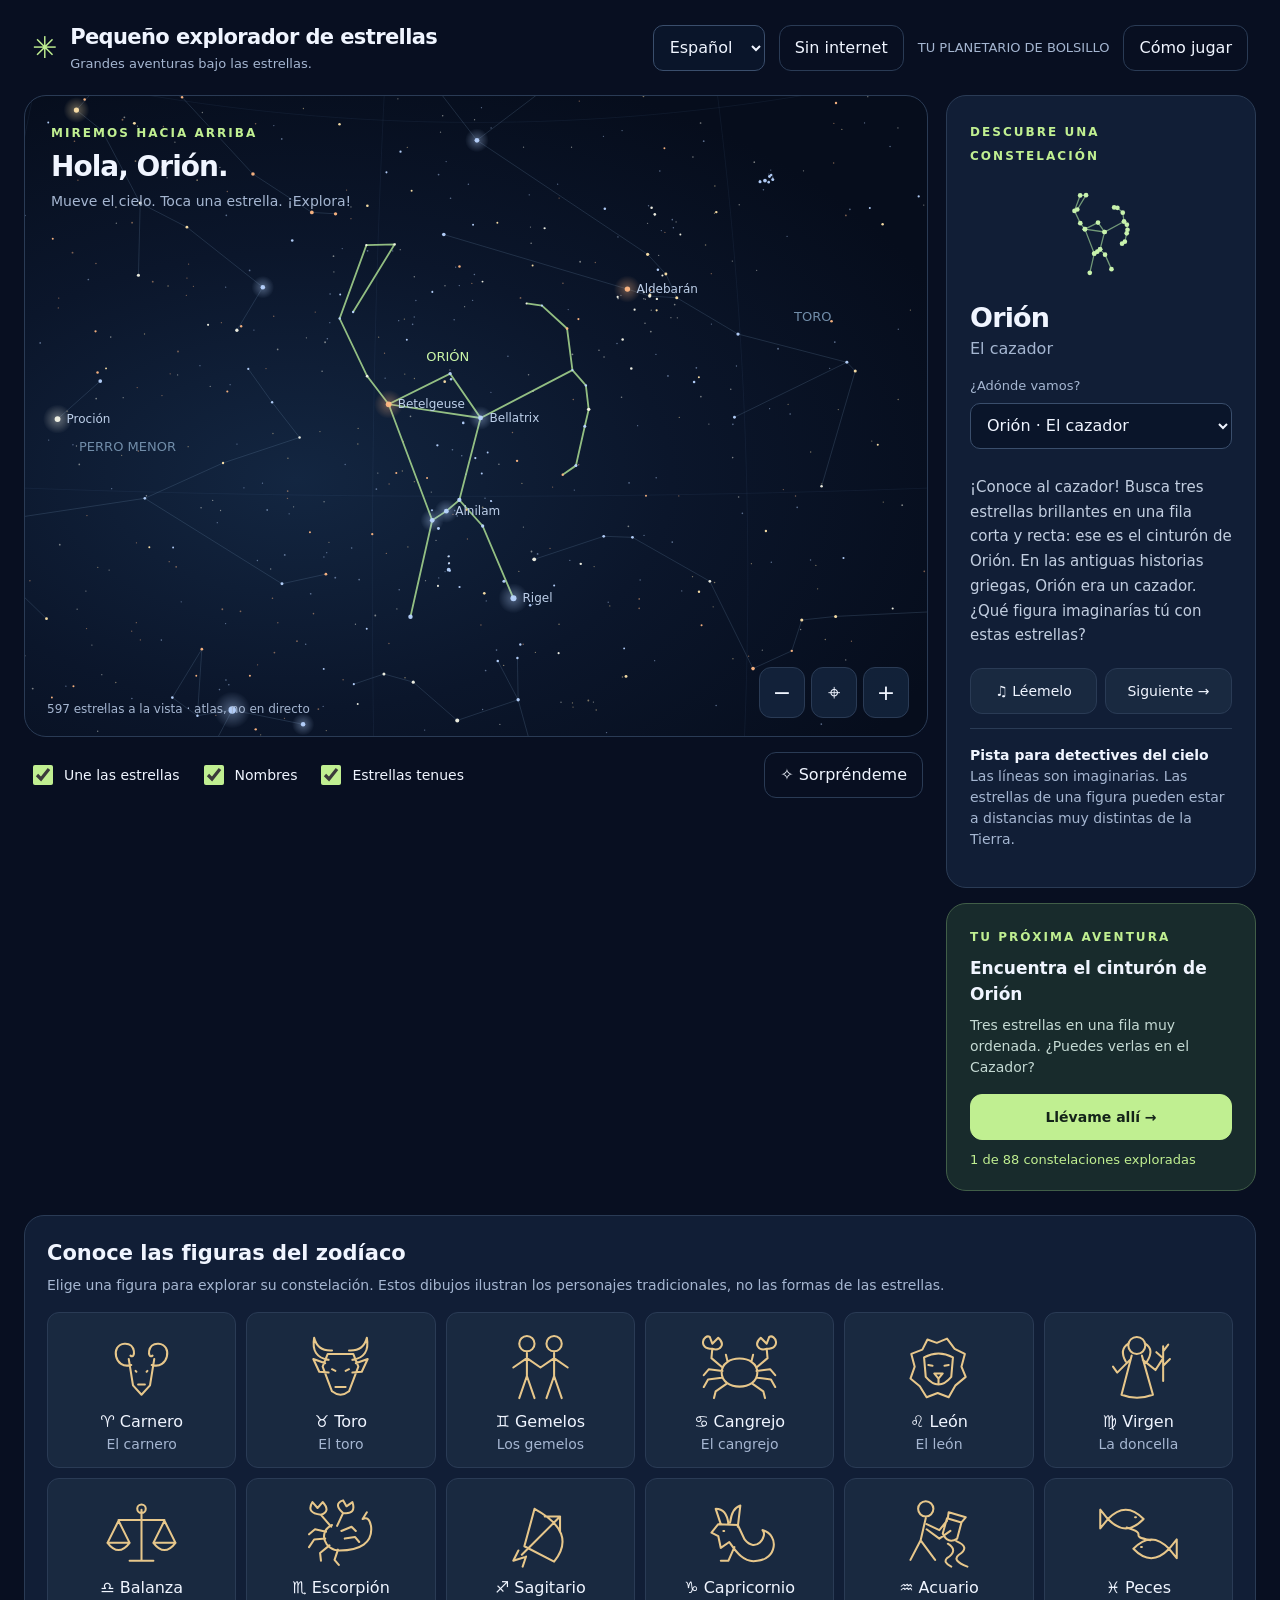
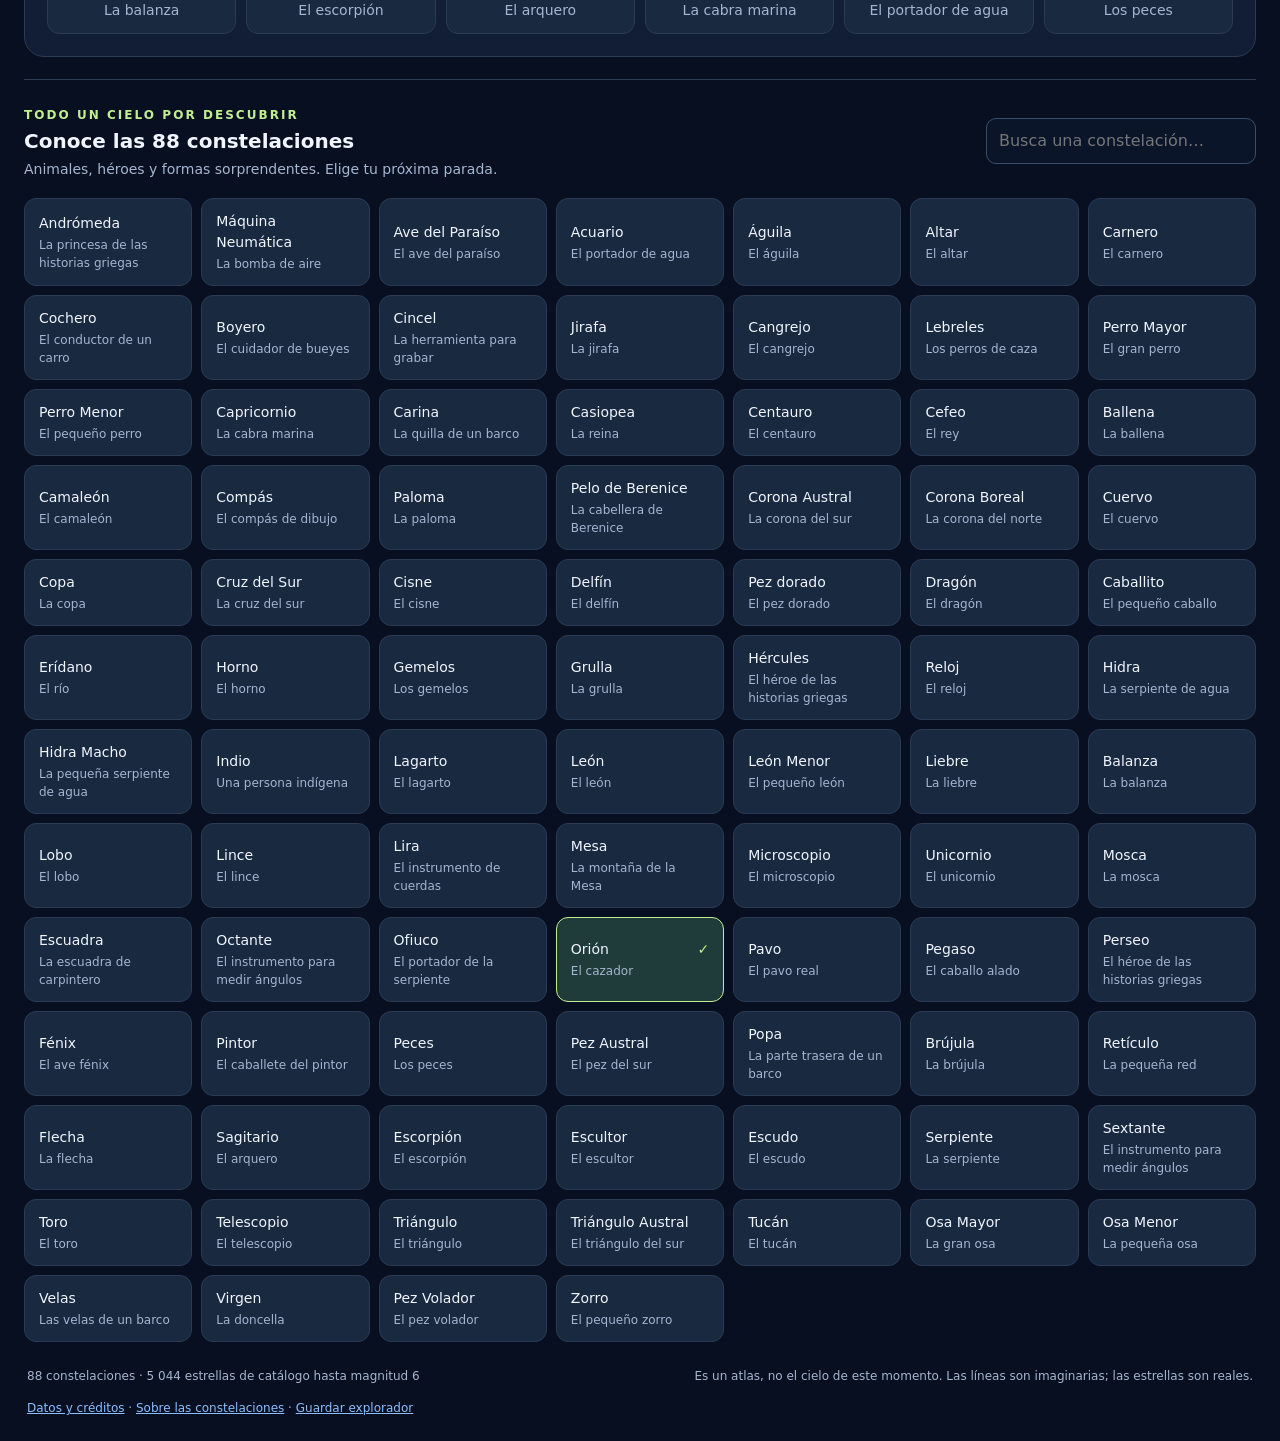
==== commit b61987b4: "Add bilingual zodiac figures and constellation navigation" ====
--- a/public/offline/index.html
+++ b/public/offline/index.html
@@ -3,11 +3,11 @@
 <style>
 :root{color-scheme:dark;--bg:#080f21;--panel:#111e36;--ink:#f0f5ff;--muted:#a5b6d1;--lime:#c0ef91;--line:#2a3b55;--blue:#89bfff}*{box-sizing:border-box}body{margin:0;background:var(--bg);color:var(--ink);font:16px/1.5 system-ui,-apple-system,sans-serif}button,input,select{font:inherit}button,select{cursor:pointer}button{min-height:46px;border:1px solid var(--line);border-radius:12px;background:#192940;color:var(--ink);padding:10px 15px;transition:background .15s}button:hover{background:#263d59}button:focus-visible,input:focus-visible,select:focus-visible,canvas:focus-visible{outline:3px solid var(--lime);outline-offset:3px}button:disabled{opacity:.4;cursor:default}.primary{background:var(--lime);color:#142319;border-color:var(--lime);font-weight:700}.primary:hover{background:#d2ffad}.ghost{background:transparent}.eyebrow{font-size:12px;font-weight:700;letter-spacing:.17em;text-transform:uppercase;color:var(--lime)}header{max-width:1600px;margin:auto;padding:22px 32px;display:flex;justify-content:space-between;align-items:center;gap:15px}.brand{display:flex;align-items:center;gap:13px}.brandmark{font-size:30px;color:var(--lime)}h1{font-size:21px;letter-spacing:-.6px;margin:0}.brand p{margin:0;font-size:13px;color:var(--muted)}.header-right{display:flex;align-items:center;gap:14px}.badge{font-size:13px;color:var(--muted)}main{max-width:1600px;margin:auto;padding:0 24px 24px}.workspace{display:grid;grid-template-columns:minmax(0,1fr) 310px;gap:18px}.sky-panel{position:relative;min-width:0;border:1px solid var(--line);border-radius:22px;overflow:hidden;background:radial-gradient(ellipse at 30% 60%,#132641 0,#0b162b 42%,#060d1c 80%)}.sky-title{position:absolute;top:24px;left:26px;pointer-events:none;z-index:1}.sky-title h2{font-size:28px;line-height:1.1;letter-spacing:-1px;margin:8px 0}.sky-title p{font-size:14px;color:var(--muted);margin:0}.sky-meta{position:absolute;left:22px;bottom:18px;pointer-events:none;color:var(--muted);font-size:12px;max-width:calc(100% - 165px)}canvas{display:block;width:100%;height:640px;touch-action:none;cursor:grab}canvas:active{cursor:grabbing}.zoom{position:absolute;right:18px;bottom:18px;display:flex;gap:6px}.zoom button{width:46px;padding:8px;font-size:22px;background:#13233beb}.map-toolbar{display:flex;align-items:center;justify-content:space-between;gap:14px;padding:15px 5px 0;flex-wrap:wrap}.toggles{display:flex;gap:20px;flex-wrap:wrap}.toggles label{display:flex;align-items:center;gap:8px;min-height:44px;font-size:14px;cursor:pointer}input[type=checkbox]{width:20px;height:20px;accent-color:var(--lime)}aside{display:flex;flex-direction:column;gap:15px}.explore-card{padding:23px;background:var(--panel);border:1px solid var(--line);border-radius:20px}.explore-card h2{font-size:27px;letter-spacing:-.8px;line-height:1.2;margin:15px 0 3px}.translation{color:var(--muted);margin:0 0 15px;font-size:16px}.description{font-size:15px;color:#c2cee0;margin:16px 0 20px;line-height:1.65}.wide{width:100%}.picker-label{font-size:13px;color:var(--muted);display:block;margin:0 0 7px}select,input[type=search]{width:100%;min-height:46px;border:1px solid #3a4e6c;border-radius:10px;padding:10px 12px;background:#0a152a;color:var(--ink)}select{margin-bottom:10px}.mini-map{display:block;width:100%;height:105px;margin:15px 0 0}.card-bottom{display:flex;gap:8px}.card-bottom button{font-size:14px;padding:10px;flex:1}.fact{border-top:1px solid var(--line);padding-top:16px;font-size:14px;color:var(--muted)}.fact strong{color:var(--ink)}.mission{padding:20px 23px;border:1px solid #415e48;background:#182b2c;border-radius:20px}.mission h3{font-size:17px;margin:8px 0}.mission p{color:#c4d9d3;font-size:14px;margin:0 0 16px}.mission button{font-size:14px}.progress{font-size:13px;color:var(--lime);margin-top:10px}.catalog{margin-top:22px;border-top:1px solid var(--line);padding-top:22px}.catalog-heading{display:flex;align-items:center;justify-content:space-between;gap:16px;flex-wrap:wrap}.catalog h2{font-size:20px;margin:0}.catalog-heading p{font-size:14px;color:var(--muted);margin:3px 0 0}.catalog input{width:270px}.constellation-grid{display:grid;grid-template-columns:repeat(auto-fill,minmax(155px,1fr));gap:9px;margin-top:18px}.constellation-grid button{text-align:left;padding:12px 14px;font-size:14px}.constellation-grid small{display:block;color:var(--muted);font-size:12px;margin-top:2px}.constellation-grid button[aria-pressed=true]{border-color:var(--lime);background:#203c3a}.visited{float:right;color:var(--lime)}footer{display:flex;justify-content:space-between;gap:14px;flex-wrap:wrap;font-size:12px;color:var(--muted);padding:25px 3px 0}a{color:var(--blue)}dialog{max-width:530px;width:calc(100% - 32px);background:var(--panel);color:var(--ink);border:1px solid var(--line);border-radius:20px;padding:28px}dialog::backdrop{background:#000a}dialog h2{margin-top:0}dialog li{margin:12px 0}dialog p,dialog li{color:#c2cee0}.star-info{display:none;border:1px solid #536f93;background:#162844;border-radius:16px;padding:18px;margin-bottom:15px}.star-info h3{font-size:22px;margin:0 0 6px}.star-info p{font-size:14px;color:#c3d3e8;margin:8px 0}.star-info .close{float:right;min-height:36px;padding:4px 10px}.star-info.visible{display:block}.no-results{color:var(--muted)}@media(min-width:1400px){canvas{height:690px}.workspace{grid-template-columns:minmax(0,1fr) 340px}}@media(max-width:950px){header{padding:18px 22px}.workspace{grid-template-columns:minmax(0,1fr) 270px;gap:12px}.explore-card{padding:18px}canvas{height:620px}.sky-title{left:20px}.sky-title h2{font-size:24px}.badge{display:none}}@media(max-width:700px){header{padding:15px 16px}h1{font-size:18px}.brand p{font-size:12px}.brandmark{font-size:25px}main{padding:0 12px 20px}.workspace{grid-template-columns:1fr}.sky-title{top:18px;left:18px}.sky-title h2{font-size:24px}canvas{height:480px}.sky-panel{border-radius:17px}.map-toolbar{padding-bottom:6px}.toggles{gap:10px}aside{display:grid;grid-template-columns:1fr 1fr;align-items:start}.explore-card{grid-column:1/-1}.mini-map{height:100px}.mission{grid-column:1/-1}.catalog input{width:100%}.catalog-heading{align-items:stretch}.header-right button{padding:8px 12px;font-size:14px}.sky-meta{font-size:11px}.constellation-grid{grid-template-columns:repeat(2,minmax(0,1fr))}}@media(prefers-reduced-motion:reduce){*{transition:none!important}}
 .header-right{flex-wrap:wrap;justify-content:flex-end}.language-label select{width:auto;margin:0;min-width:112px}.sr-only{position:absolute;width:1px;height:1px;overflow:hidden;clip-path:inset(50%)}.offline-status{font-size:14px;color:var(--lime);margin:12px 0}.offline-link{display:block;margin:12px 0;padding:12px;border:1px solid var(--line);border-radius:12px;text-align:center;text-decoration:none} @media(max-width:700px){header{flex-wrap:wrap}.header-right{width:100%;justify-content:flex-start;gap:8px}.brand{width:100%}.header-right button{flex:1}.header-right select{font-size:16px}}
-</style><link rel="manifest" href="./manifest.webmanifest"><link rel="apple-touch-icon" href="./icon-192.png"><meta name="apple-mobile-web-app-capable" content="yes"><meta name="apple-mobile-web-app-status-bar-style" content="black-translucent"></head><body>
+.zodiac-section{margin-top:24px;padding:22px;border:1px solid var(--line);border-radius:20px;background:var(--panel)}.zodiac-section h2{margin:0;font-size:21px}.zodiac-section p{margin:6px 0 16px;color:var(--muted);font-size:14px}.zodiac-grid{display:grid;grid-template-columns:repeat(6,minmax(0,1fr));gap:10px}.zodiac-grid button{display:flex;flex-direction:column;align-items:center;padding:12px 6px;min-width:0}.zodiac-grid svg{width:85px;height:85px;color:#e7c78b}.zodiac-grid small{color:var(--muted);font-size:14px}.zodiac-grid button[aria-pressed=true]{border-color:var(--lime);background:#203c3a}.zodiac-figure{margin:15px 0;text-align:center;color:#e7c78b}.zodiac-figure svg{width:150px;height:135px}.zodiac-figure figcaption{font-size:14px;color:var(--muted)}@media(max-width:700px){.zodiac-section{padding:16px}.zodiac-grid{grid-template-columns:repeat(3,minmax(0,1fr))}}</style><link rel="manifest" href="./manifest.webmanifest"><link rel="apple-touch-icon" href="./icon-192.png"><meta name="apple-mobile-web-app-capable" content="yes"><meta name="apple-mobile-web-app-status-bar-style" content="black-translucent"></head><body>
 <header><div class="brand"><span class="brandmark" aria-hidden="true">✳</span><div><h1 data-i18n="title">Pequeño explorador de estrellas</h1><p><span data-i18n="tagline">Big adventures. One night sky.</span></p></div></div><div class="header-right"><label class="language-label"><span class="sr-only" data-i18n="language">Language / Idioma</span><select id="language" aria-label="Language / Idioma"><option value="es">Español</option><option value="en">English</option></select></label><button id="offlineButton" class="ghost"><span data-i18n="offline">Use offline</span></button><span class="badge"><span data-i18n="badge">YOUR POCKET PLANETARIUM</span></span><button id="help" class="ghost"><span data-i18n="help">How to play</span></button></div></header>
 <main><div class="workspace"><section><div class="sky-panel"><div class="sky-title"><span class="eyebrow"><span data-i18n="look">LET’S LOOK UP</span></span><h2 id="skyHeading">Hello, Orion.</h2><p><span data-i18n="hint">Drag the sky. Tap a star. Get curious.</span></p></div><canvas id="sky" tabindex="0" role="img" aria-label="Interactive sky atlas. Drag to look around, pinch to zoom, or use arrow keys and plus and minus. Tap a star for details. Use the constellation list below for keyboard navigation.">Interactive star map. Choose a constellation below to read about it.</canvas><div class="sky-meta" id="skyMeta">Sky atlas · explore any direction</div><div class="zoom"><button id="out" aria-label="Zoom out">−</button><button id="home" aria-label="Return to selected constellation">⌖</button><button id="in" aria-label="Zoom in">+</button></div></div><div class="map-toolbar"><div class="toggles"><label><input type="checkbox" id="lines" checked><span data-i18n="lines">Connect the stars</span></label><label><input type="checkbox" id="labels" checked><span data-i18n="labels">Names</span></label><label><input type="checkbox" id="faint" checked><span data-i18n="faint">Faint stars</span></label></div><button id="surprise" class="ghost">✧ Surprise me</button></div></section>
-<aside><div class="explore-card"><span class="eyebrow"><span data-i18n="spotlight">CONSTELLATION SPOTLIGHT</span></span><svg id="mini" class="mini-map" aria-label="Selected constellation pattern" role="img"></svg><h2 id="name">Orion</h2><p id="translation" class="translation">The Hunter</p><label for="choose" class="picker-label"><span data-i18n="where">Where shall we go?</span></label><select id="choose" aria-label="Choose from all 88 constellations"></select><div id="starInfo" class="star-info" aria-live="polite"></div><p id="description" class="description"></p><div class="card-bottom"><button id="listen">♫ Read to me</button><button id="next"><span data-i18n="next">Next →</span></button></div><p id="fact" class="fact"></p></div><div class="mission"><span class="eyebrow"><span data-i18n="adventure">YOUR NEXT ADVENTURE</span></span><h3 id="missionTitle">Find Orion’s belt</h3><p id="missionText">Three stars in a neat little row. Can you spot them in the Hunter?</p><button id="missionButton" class="primary wide"><span data-i18n="take">Take me there →</span></button><div id="progress" class="progress" aria-live="polite">1 of 88 constellations explored</div></div></aside></div>
-<section class="catalog"><div class="catalog-heading"><div><span class="eyebrow"><span data-i18n="entire">AN ENTIRE SKY TO DISCOVER</span></span><h2><span data-i18n="meet">Meet all 88 constellations</span></h2><p><span data-i18n="catalogHint">Animals, heroes, and surprising shapes. Pick your next stop.</span></p></div><input id="search" type="search" placeholder="Find a constellation…" aria-label="Search constellations by name or meaning"></div><div id="grid" class="constellation-grid"></div></section>
+<aside><div class="explore-card"><span class="eyebrow"><span data-i18n="spotlight">CONSTELLATION SPOTLIGHT</span></span><figure id="zodiacFigure" class="zodiac-figure" hidden></figure><svg id="mini" class="mini-map" aria-label="Selected constellation pattern" role="img"></svg><h2 id="name">Orion</h2><p id="translation" class="translation">The Hunter</p><label for="choose" class="picker-label"><span data-i18n="where">Where shall we go?</span></label><select id="choose" aria-label="Choose from all 88 constellations"></select><div id="starInfo" class="star-info" aria-live="polite"></div><p id="description" class="description"></p><div class="card-bottom"><button id="listen">♫ Read to me</button><button id="next"><span data-i18n="next">Next →</span></button></div><p id="fact" class="fact"></p></div><div class="mission"><span class="eyebrow"><span data-i18n="adventure">YOUR NEXT ADVENTURE</span></span><h3 id="missionTitle">Find Orion’s belt</h3><p id="missionText">Three stars in a neat little row. Can you spot them in the Hunter?</p><button id="missionButton" class="primary wide"><span data-i18n="take">Take me there →</span></button><div id="progress" class="progress" aria-live="polite">1 of 88 constellations explored</div></div></aside></div>
+<section class="zodiac-section" aria-labelledby="zodiacTitle"><h2 id="zodiacTitle" data-i18n="zodiacTitle"></h2><p data-i18n="zodiacIntro"></p><div id="zodiacGrid" class="zodiac-grid"></div></section><section class="catalog"><div class="catalog-heading"><div><span class="eyebrow"><span data-i18n="entire">AN ENTIRE SKY TO DISCOVER</span></span><h2><span data-i18n="meet">Meet all 88 constellations</span></h2><p><span data-i18n="catalogHint">Animals, heroes, and surprising shapes. Pick your next stop.</span></p></div><input id="search" type="search" placeholder="Find a constellation…" aria-label="Search constellations by name or meaning"></div><div id="grid" class="constellation-grid"></div></section>
 <footer><span id="coverage"></span><span><span data-i18n="atlasNote">Atlas view, not your sky right now. Lines are imaginary; stars are real.</span></span><span><a href="https://github.com/ofrohn/d3-celestial" target="_blank" rel="noreferrer"><span data-i18n="credits">Star data & credits</span></a> · <a href="https://iauarchive.eso.org/public/themes/constellations/" target="_blank" rel="noreferrer"><span data-i18n="about">About constellations</span></a> · <a href="explorer.html" download="little-star-explorer.html"><span data-i18n="save">Save explorer</span></a></span></footer>
 </main><dialog id="helpDialog"><h2><span data-i18n="helpTitle">Your adventure starts here ✧</span></h2><ol id="helpSteps"><li><strong>Drag the sky</strong> with one finger to look around.</li><li><strong>Pinch with two fingers</strong> or use + and − to zoom.</li><li><strong>Tap a star</strong> to find its name and color.</li><li><strong>Choose a constellation</strong> and follow its connect-the-dots shape.</li><li>Try <strong>Read to me</strong> to hear the words aloud.</li></ol><p><span data-i18n="helpAtlas">This is a map of the whole sky, not a live view from your garden. Stars can be very far apart even when they look close together. The drawings are one way people imagine the patterns; different cultures tell different stories.</span></p><p><span data-i18n="helpStorage">Your discoveries are saved on this device when browser storage is available. No account needed in a copy hosted on your own website.</span></p><button id="closeHelp" class="primary wide"><span data-i18n="closeHelp">Let’s explore!</span></button></dialog>
 <!--
@@ -41,6 +41,26 @@
 const storiesEs={"Ser": "Esta serpiente tiene dos partes separadas en el cielo: cabeza y cola. Juntas forman una sola constelación, Serpens. Busca ambos grupos a los lados de Ofiuco, el portador de la serpiente.", "Ori": "¡Conoce al cazador! Busca tres estrellas brillantes en una fila corta y recta: ese es el cinturón de Orión. En las antiguas historias griegas, Orión era un cazador. ¿Qué figura imaginarías tú con estas estrellas?", "UMa": "¡Una gran osa pasea por el cielo! El Carro es un dibujo famoso dentro de esta constelación. También parece un cucharón, pero es solo una parte de la osa completa.", "UMi": "Esta pequeña osa tiene una estrella muy útil: Polaris, la Estrella Polar. Está cerca de la dirección del polo norte de la Tierra. Búscala en el extremo del mango del Pequeño Carro.", "Cas": "¿Ves un zigzag con forma de W o de M? En las historias griegas, Casiopea era una reina. Según desde dónde mires, ¡su silla de estrellas puede parecer estar al revés!", "Cyg": "Imagina un cisne volando con las alas abiertas. Su largo cuello y sus alas también forman una cruz. Deneb señala la cola del cisne.", "Lyr": "Esta pequeña constelación lleva el nombre de la lira, un instrumento musical de cuerdas. Su brillante estrella Vega es un buen lugar para empezar a buscar el dibujo.", "Sco": "Sigue una larga curva de estrellas para encontrar la cola del Escorpión. La brillante estrella rojiza Antares señala su corazón. El escorpión aparece en antiguas historias griegas.", "Leo": "Busca la cabeza y la melena del León: parecen un signo de interrogación al revés. Un triángulo de estrellas forma el otro extremo de este león del cielo.", "Cru": "¡Pequeña pero especial! La Cruz del Sur ocupa la menor área del cielo entre las 88 constelaciones oficiales. Busca su pequeña cruz en el cielo del sur.", "Peg": "Conoce al caballo alado de las historias griegas. Busca el gran cuadrado cercano: tres esquinas pertenecen a Pegaso y la cuarta está en Andrómeda.", "And": "Andrómeda es un personaje de las historias griegas. Su constelación también contiene la galaxia de Andrómeda, una enorme colección de estrellas mucho más allá de nuestra Vía Láctea.", "Dra": "Un largo dragón serpentea entre las dos osas del cielo del norte. Sigue las curvas de su cuerpo de estrellas. ¿Puedes encontrar su pequeña cabeza?", "CMa": "El gran perro está cerca de Orión. Busca a Sirio: es la estrella más brillante de nuestro cielo nocturno, vista desde la Tierra.", "Tau": "¡Conoce al Toro! Busca una cara con forma de V y dos largos cuernos. La estrella Aldebarán se ve anaranjada, como un ojo que brilla.", "Gem": "Dos figuras están una al lado de la otra. En las historias griegas se llaman Cástor y Pólux. Dos estrellas brillantes también llevan esos nombres.", "Aqr": "El portador de agua aparece en historias antiguas. Imagina a alguien inclinando una jarra, con ríos de estrellas que se derraman por el cielo.", "Sgr": "En las historias antiguas, esta constelación es un arquero. Algunas personas también ven una tetera en sus estrellas más brillantes. ¿Puedes imaginar el asa y el pico?", "Per": "Perseo es un héroe de las historias griegas. Busca su dibujo de estrellas con ramificaciones cerca de Casiopea y Andrómeda. ¡Estos personajes son vecinos en nuestros mapas del cielo!"};
 const missionsEs=[["Ori", "Encuentra el cinturón de Orión", "Tres estrellas en una fila muy ordenada. ¿Puedes verlas en el Cazador?"], ["Cas", "Busca un zigzag de estrellas", "Busca cinco estrellas que forman una W o una M. ¿Qué letra ves?"], ["UMa", "Conoce a la gran osa", "Encuentra el Carro dentro de esta constelación mucho más grande."], ["Sco", "Sigue una cola curvada", "Recorre el Escorpión desde su corazón hasta el extremo de su cola."], ["Cru", "Descubre la Cruz del Sur", "Viaja al cielo del sur y busca una pequeña cruz."], ["Lyr", "Saluda a Vega", "Toca la estrella más brillante cerca de la pequeña Lira."]];
 const helpMarkup={"en": "<li><strong>Drag the sky</strong> with one finger to look around.</li><li><strong>Pinch with two fingers</strong> or use + and − to zoom.</li><li><strong>Tap a star</strong> to find its name and color.</li><li><strong>Choose a constellation</strong> and follow its connect-the-dots shape.</li><li>Try <strong>Read to me</strong> to hear the words aloud.</li>", "es": "<li><strong>Mueve el cielo</strong> con un dedo para mirar alrededor.</li><li><strong>Separa o junta dos dedos</strong>, o usa + y −, para acercarte o alejarte.</li><li><strong>Toca una estrella</strong> para conocer su nombre y color.</li><li><strong>Elige una constelación</strong> y sigue su dibujo de puntos unidos.</li><li>Prueba <strong>Léemelo</strong> para escuchar el texto.</li>"};
+
+const ZODIAC={"Ari": ["♈", "M38 42 C18 48 13 18 30 17 C44 16 43 36 37 31 M62 42 C82 48 87 18 70 17 C56 16 57 36 63 31 M35 35 L40 66 L50 77 L60 66 L65 35 M43 49 L44 50 M56 50 L57 49 M46 65 L54 65"], "Tau": ["♉", "M36 36 Q15 33 19 10 Q23 26 40 25 M64 36 Q85 33 81 10 Q77 26 60 25 M35 29 L29 44 L40 73 Q50 81 60 73 L71 44 L65 29 Z M32 40 L18 35 L25 50 L36 51 M68 40 L82 35 L75 50 L64 51 M40 47 L44 49 M56 49 L60 47 M44 68 L56 68"], "Gem": ["♊", "M34 26 a9 9 0 1 0 0 -18 a9 9 0 1 0 0 18 M66 26 a9 9 0 1 0 0 -18 a9 9 0 1 0 0 18 M34 28 L34 55 L25 81 M34 55 L43 81 M66 28 L66 55 L57 81 M66 55 L75 81 M18 45 L34 34 L50 45 L66 34 L82 45"], "Cnc": ["♋", "M29 51 C29 29 71 29 71 51 C71 73 29 73 29 51 Z M36 38 L34 30 M64 38 L66 30 M30 45 L17 34 L18 23 M70 45 L83 34 L82 23 M18 23 C0 23 8 5 15 9 L18 17 L25 10 C34 18 27 26 18 23 M82 23 C100 23 92 5 85 9 L82 17 L75 10 C66 18 73 26 82 23 M30 49 L14 47 L8 54 M29 57 L13 59 L8 68 M35 64 L22 73 L20 81 M70 49 L86 47 L92 54 M71 57 L87 59 L92 68 M65 64 L78 73 L80 81"], "Leo": ["♌", "M31 24 L37 12 L48 16 L60 11 L69 23 L81 29 L77 44 L82 56 L70 66 L62 80 L49 75 L36 80 L28 67 L17 58 L22 44 L18 29 Z M33 33 Q50 24 67 33 L65 56 Q50 74 35 56 Z M38 42 L43 43 M57 43 L62 42 M45 52 L55 52 L50 58 Z M50 58 L50 63"], "Vir": ["♍", "M48 29 a10 10 0 1 0 0 -20 a10 10 0 1 0 0 20 M38 17 Q27 24 35 38 M58 17 Q69 24 60 38 M42 31 L30 77 Q48 84 67 77 L54 31 M40 36 L25 51 L20 44 M55 36 L70 48 L79 34 M79 61 L79 20 M79 34 L71 27 M79 43 L87 35 M79 26 L85 18"], "Lib": ["♎", "M50 17 L50 76 M36 77 L64 77 M23 29 L77 29 M50 11 a5 5 0 1 0 0 10 a5 5 0 1 0 0 -10 M23 30 L10 56 L36 56 Z M77 30 L64 56 L90 56 Z M10 56 Q23 73 36 56 M64 56 Q77 73 90 56"], "Sco": ["♏", "M40 35 C23 43 31 65 49 65 C73 65 88 56 86 37 Q84 24 76 28 L81 20 M39 37 L27 23 M46 36 L53 21 M27 23 Q9 21 17 8 L23 15 L29 8 Q39 19 27 23 M53 21 Q41 10 53 6 L57 13 L64 8 Q69 23 53 21 M33 43 L20 40 L13 46 M32 51 L19 52 L13 61 M37 59 L26 68 L27 77 M47 64 L43 76 L48 82 M51 42 L63 37 L68 42 M55 51 L67 49 L72 55"], "Sgr": ["♐", "M28 70 L73 25 M55 25 L73 25 L73 43 M43 16 Q94 44 66 78 M43 16 L31 60 L66 78 M24 65 L18 77 L31 73 M33 72 L29 84"], "Cap": ["♑", "M28 34 L22 16 Q35 16 37 34 M39 32 Q41 15 51 12 L48 37 M25 34 L48 35 L56 52 C69 69 84 48 77 41 C98 47 93 76 71 77 C54 81 43 62 38 55 L28 62 L25 48 L17 44 Z M31 42 L32 42 M44 61 L37 77 L28 77"], "Aqr": ["♒", "M35 25 a9 9 0 1 0 0 -18 a9 9 0 1 0 0 18 M35 27 L29 53 L17 76 M29 53 L46 76 M36 34 L51 41 L60 30 M36 40 L51 51 L64 42 M60 27 L77 32 L72 51 Q61 58 55 45 Z M61 27 L62 20 L82 26 L77 32 M71 54 Q88 61 74 70 Q65 77 84 84 M61 57 Q74 65 60 74 Q55 79 65 84"], "Psc": ["♓", "M14 28 Q35 6 56 28 Q35 50 14 28 Z M14 28 L5 17 L5 39 Z M46 26 L47 26 M86 63 Q65 41 44 63 Q65 85 86 63 Z M86 63 L95 52 L95 74 Z M54 61 L53 61 M36 38 C65 47 35 47 64 53"]};
+UI.zodiacTitle={en:'Meet the zodiac figures',es:'Conoce las figuras del zodíaco'};
+UI.zodiacIntro={en:'Choose a figure to explore its constellation. These drawings illustrate the traditional characters, not the shapes of the stars.',es:'Elige una figura para explorar su constelación. Estos dibujos ilustran los personajes tradicionales, no las formas de las estrellas.'};
+function zodiacArt(id){return `<svg viewBox="0 0 100 90" aria-hidden="true" focusable="false"><path d="${ZODIAC[id][1]}" fill="none" stroke="currentColor" stroke-width="2.4" stroke-linecap="round" stroke-linejoin="round"/></svg>`}
+function renderZodiac(){
+ $('zodiacGrid').replaceChildren();
+ for(const id of Object.keys(ZODIAC)){
+  const c=DATA.constellations.find(c=>c.id===id),b=document.createElement('button');
+  b.setAttribute('aria-pressed',String(id===selected));
+  b.innerHTML=zodiacArt(id);
+  const name=document.createElement('span');name.textContent=ZODIAC[id][0]+' '+constellationName(c);
+  const caption=document.createElement('small');caption.textContent=meaning(c);b.append(name,caption);
+  b.onclick=()=>{select(id);canvas.scrollIntoView({behavior:matchMedia('(prefers-reduced-motion: reduce)').matches?'instant':'smooth',block:'center'})};
+  $('zodiacGrid').append(b);
+ }
+ const figure=$('zodiacFigure');figure.hidden=!ZODIAC[selected];
+ figure.innerHTML=ZODIAC[selected]?zodiacArt(selected)+`<figcaption>${meaning(con())}</figcaption>`:'';
+}
+
 let language='es',offlineState='offlineGo';
 try{const saved=localStorage.getItem('little-star-language');if(saved==='en'||saved==='es')language=saved}catch{}
 const t=key=>UI[key][language];
@@ -86,7 +106,7 @@
 new ResizeObserver(resize).observe(canvas);
 function center(){const c=con();const points=c.lines.flat();let v=[0,0,0];for(const p of points){const q=vector(p);v=v.map((x,i)=>x+q[i])}if(points.length){lon=Math.atan2(v[1],v[0])/RAD;lat=Math.atan2(v[2],Math.hypot(v[0],v[1]))/RAD}else{[lon,lat]=c.p}const maxAngle=Math.max(10,...points.map(p=>{const a=vector(p),b=vector([lon,lat]);return Math.acos(Math.min(1,Math.max(-1,a.reduce((s,x,i)=>s+x*b[i],0))))/RAD}));zoom=Math.max(.75,Math.min(5,.33/Math.tan(maxAngle*RAD/2)));requestDraw()}
 function miniature(c){const points=c.lines.flat();const a=c.p[0]*RAD,d=c.p[1]*RAD;function xy(p){const v=vector(p);return [v[0]*Math.sin(a)-v[1]*Math.cos(a),v[0]*Math.cos(a)*Math.sin(d)+v[1]*Math.sin(a)*Math.sin(d)-v[2]*Math.cos(d)]}const mapped=points.map(xy);if(!mapped.length)return;const xs=mapped.map(p=>p[0]),ys=mapped.map(p=>p[1]),xmin=Math.min(...xs),xmax=Math.max(...xs),ymin=Math.min(...ys),ymax=Math.max(...ys),scale=Math.min(220/(xmax-xmin||1),80/(ymax-ymin||1));const transform=p=>{const q=xy(p);return [135+(q[0]-(xmin+xmax)/2)*scale,52+(q[1]-(ymin+ymax)/2)*scale]};$('mini').setAttribute('viewBox','0 0 270 105');$('mini').innerHTML=c.lines.map(l=>`<polyline points="${l.map(p=>transform(p).join(',')).join(' ')}" fill="none" stroke="#729978" stroke-width="1.3"/>`).join('')+points.map(p=>{const q=transform(p);return `<circle cx="${q[0]}" cy="${q[1]}" r="2.4" fill="#c8f2ad"/>`}).join('')}
-function select(id){if('speechSynthesis' in window)speechSynthesis.cancel();$('listen').textContent=t($('listen').disabled?'noAudio':'read');selected=id;picked=null;const c=con();visited.add(id);try{localStorage.setItem('little-star-visits',JSON.stringify([...visited]))}catch{}$('name').textContent=constellationName(c);$('translation').textContent=meaning(c);$('choose').value=id;$('skyHeading').textContent=language==='es'?`Hola, ${constellationName(c)}.`:`Hello, ${c.name}.`;$('description').textContent=language==='es'?(storiesEs[id]||`Esta constelación se llama ${c.nameEs}. Su figura representa: ${c.meaningEs.toLowerCase()}. Sigue las líneas de estrella en estrella y luego ocúltalas. ¿Puedes encontrar el mismo dibujo? ¿A qué te recuerda?`):(stories[id]||`This constellation is called ${c.name}. Its English name is ${c.meaning}. Follow the lines from star to star, then turn them off. Can you still find the same pattern? What does it look like to you?`);$('fact').innerHTML='<strong>'+t('tip')+'</strong><br>'+t('tipText');$('starInfo').classList.remove('visible');$('progress').textContent=language==='es'?`${visited.size} de 88 constelaciones exploradas`:`${visited.size} of 88 constellations explored`;miniature(c);renderGrid();center()}
+function select(id){if('speechSynthesis' in window)speechSynthesis.cancel();$('listen').textContent=t($('listen').disabled?'noAudio':'read');selected=id;picked=null;const c=con();visited.add(id);try{localStorage.setItem('little-star-visits',JSON.stringify([...visited]))}catch{}$('name').textContent=constellationName(c);$('translation').textContent=meaning(c);$('choose').value=id;$('skyHeading').textContent=language==='es'?`Hola, ${constellationName(c)}.`:`Hello, ${c.name}.`;$('description').textContent=language==='es'?(storiesEs[id]||`Esta constelación se llama ${c.nameEs}. Su figura representa: ${c.meaningEs.toLowerCase()}. Sigue las líneas de estrella en estrella y luego ocúltalas. ¿Puedes encontrar el mismo dibujo? ¿A qué te recuerda?`):(stories[id]||`This constellation is called ${c.name}. Its English name is ${c.meaning}. Follow the lines from star to star, then turn them off. Can you still find the same pattern? What does it look like to you?`);$('fact').innerHTML='<strong>'+t('tip')+'</strong><br>'+t('tipText');$('starInfo').classList.remove('visible');$('progress').textContent=language==='es'?`${visited.size} de 88 constelaciones exploradas`:`${visited.size} of 88 constellations explored`;miniature(c);renderGrid();renderZodiac();center()}
 function renderGrid(){const query=normalize($('search').value);const found=DATA.constellations.filter(c=>normalize(c.name+' '+c.meaning+' '+c.nameEs+' '+c.meaningEs).includes(query));$('grid').replaceChildren();for(const c of found){const b=document.createElement('button');b.setAttribute('aria-pressed',String(c.id===selected));b.textContent=constellationName(c);const sub=document.createElement('small');sub.textContent=meaning(c);b.append(sub);if(visited.has(c.id)){const mark=document.createElement('span');mark.className='visited';mark.textContent='✓';mark.setAttribute('aria-label',t('explored'));b.prepend(mark)}b.onclick=()=>{select(c.id);canvas.scrollIntoView({behavior:matchMedia('(prefers-reduced-motion: reduce)').matches?'instant':'smooth',block:'center'})};$('grid').append(b)}if(!found.length){const p=document.createElement('p');p.className='no-results';p.textContent=t('empty');$('grid').append(p)}}
 function showStar(s){picked=s;const name=starName(s)||(language==='es'?`Estrella HIP ${s.id}`:`Star HIP ${s.id}`),colors=language==='es'?['blanco azulado','blanco','blanco amarillento','rojo anaranjado']:['blue-white','white','yellow-white','orange-red'],color=colors[s.bv<.1?0:s.bv<.6?1:s.bv<1.1?2:3];const panel=$('starInfo');panel.replaceChildren();const close=document.createElement('button');close.className='close';close.textContent='×';close.setAttribute('aria-label',t('closeStar'));close.onclick=()=>{picked=null;panel.classList.remove('visible');requestDraw()};const title=document.createElement('h3');title.textContent=name;const p=document.createElement('p');p.textContent=language==='es'?`Esta estrella se ve de color ${color}. La superficie de las estrellas azules es más caliente que la de las rojas.`:`This star looks ${color}. Blue stars have hotter surfaces than red stars.`;const mag=document.createElement('p');mag.textContent=language==='es'?`Puntuación de brillo: ${number(s.mag)}. Un número menor significa más brillo en nuestro cielo.`:`Brightness score: ${s.mag.toFixed(1)}. Smaller scores mean brighter in our sky.`;panel.append(close,title,p,mag);panel.classList.add('visible');requestDraw()}
 const pointers=new Map();let gesture=null,moved=false;
